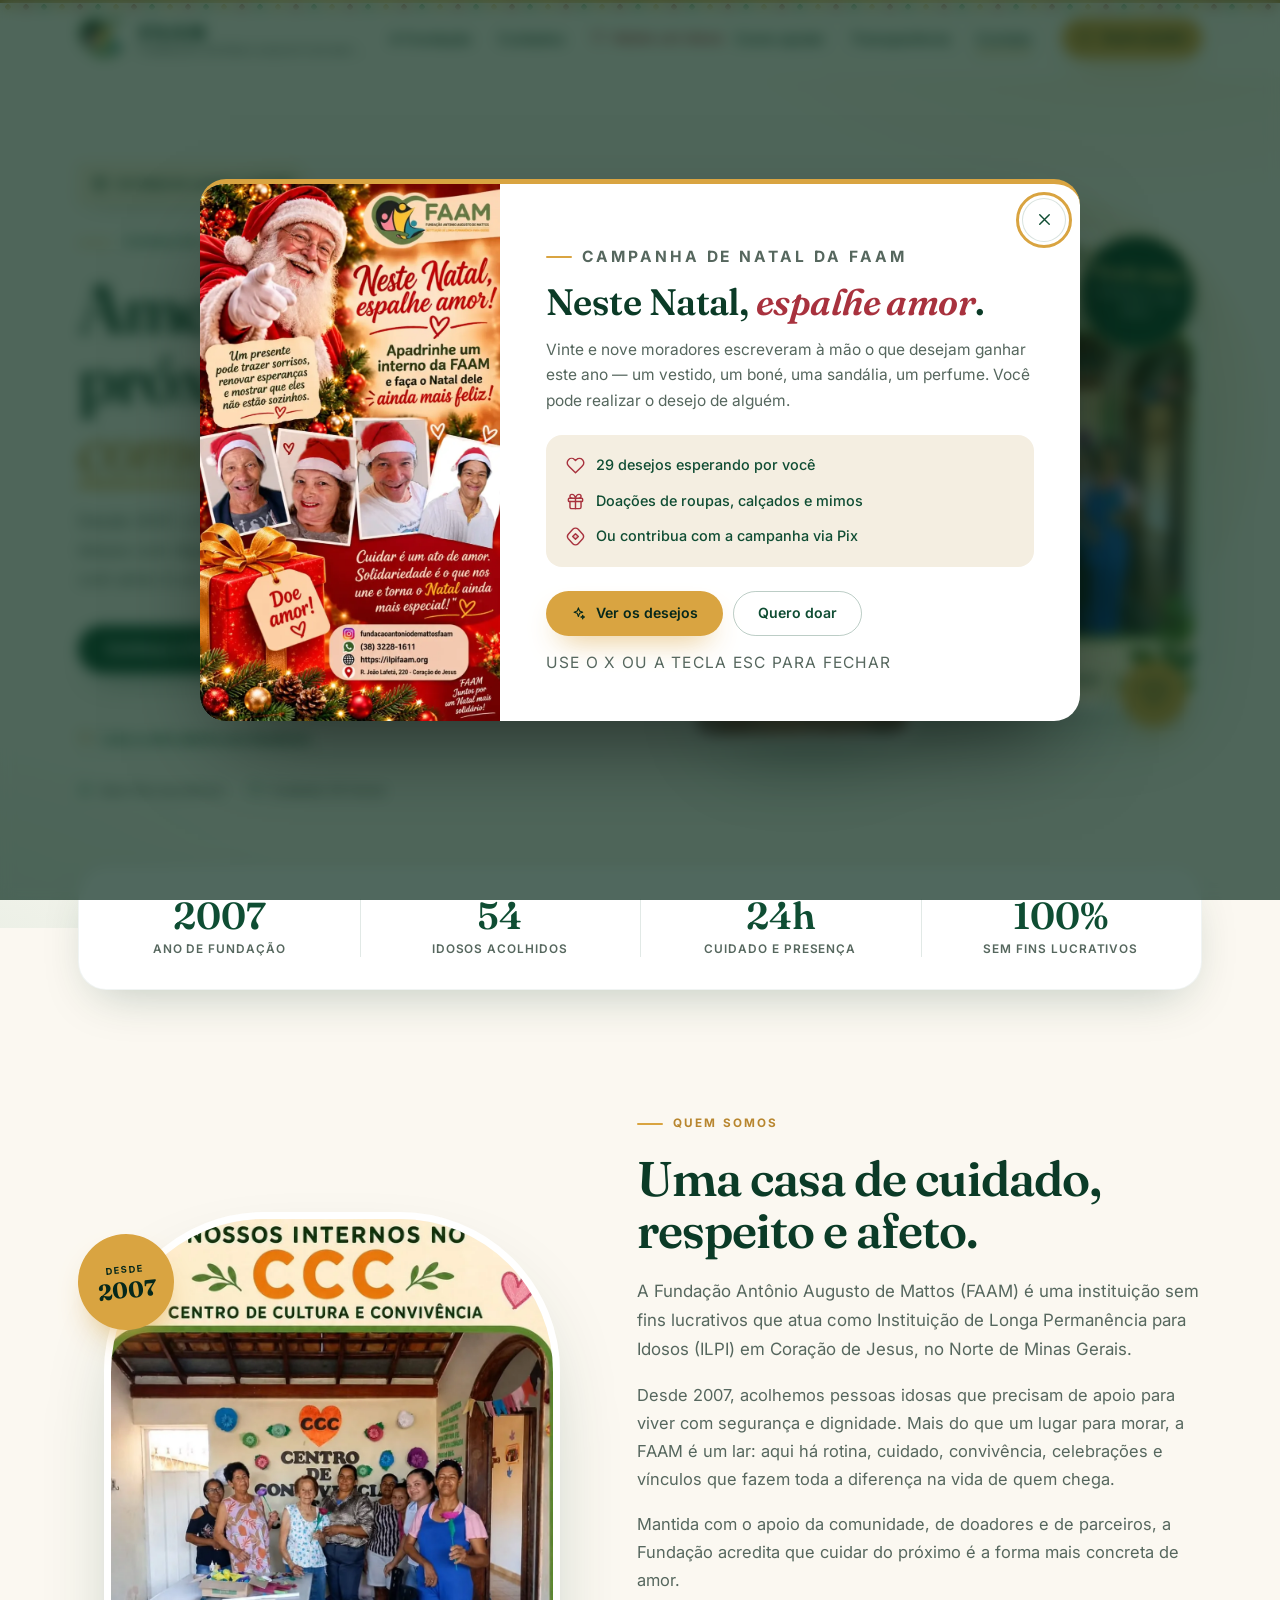
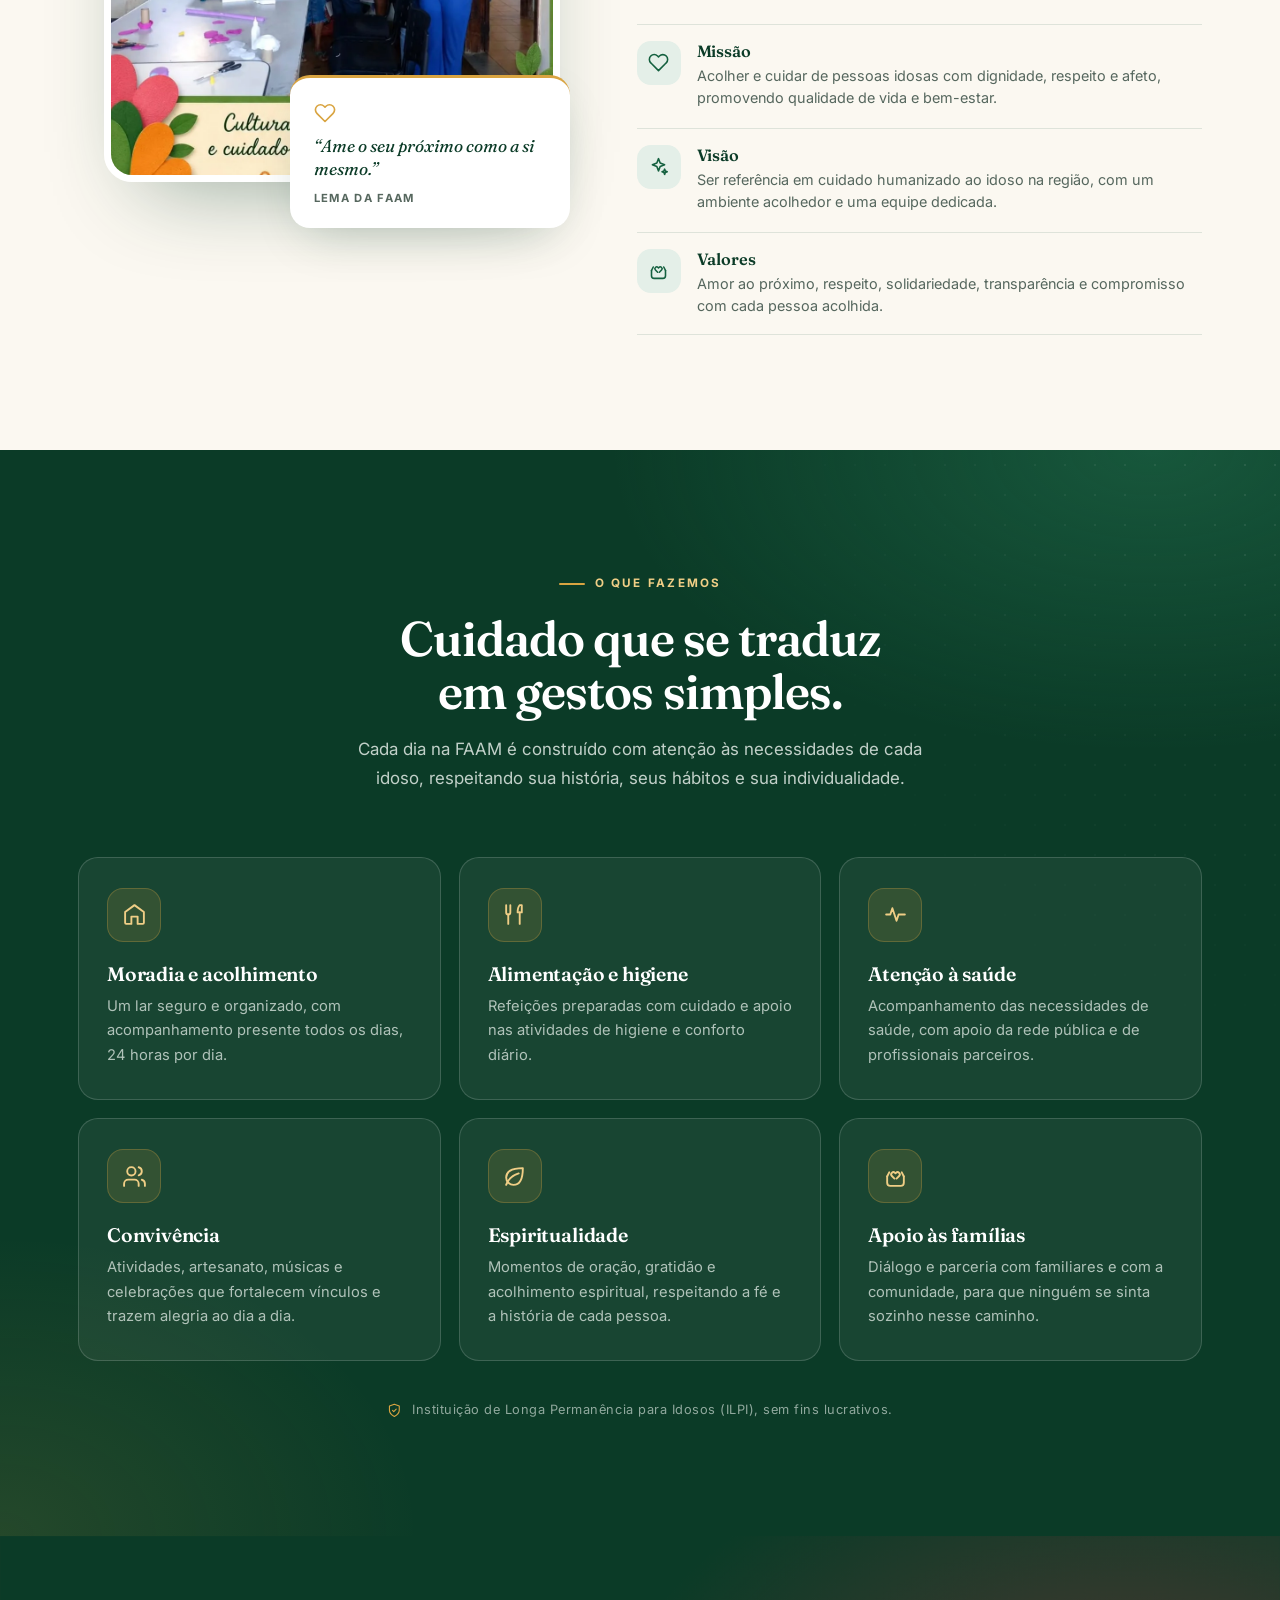
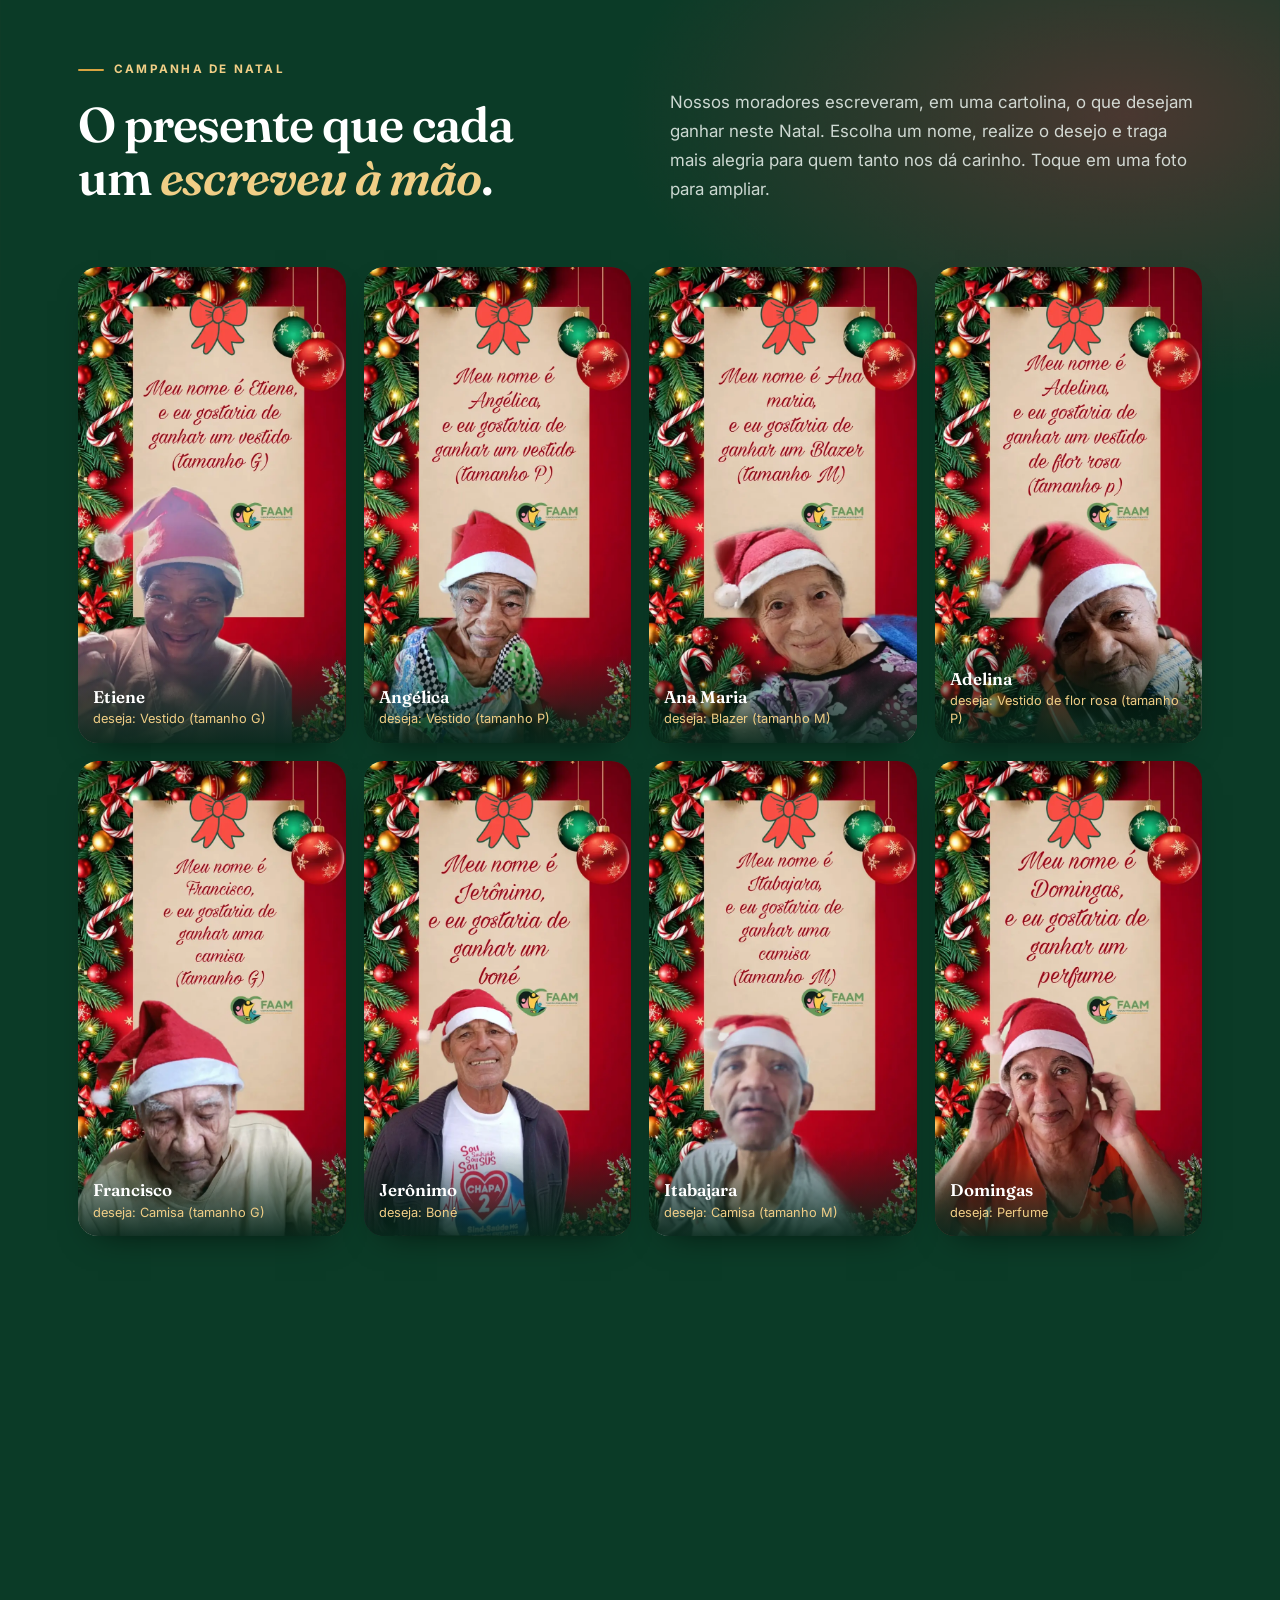
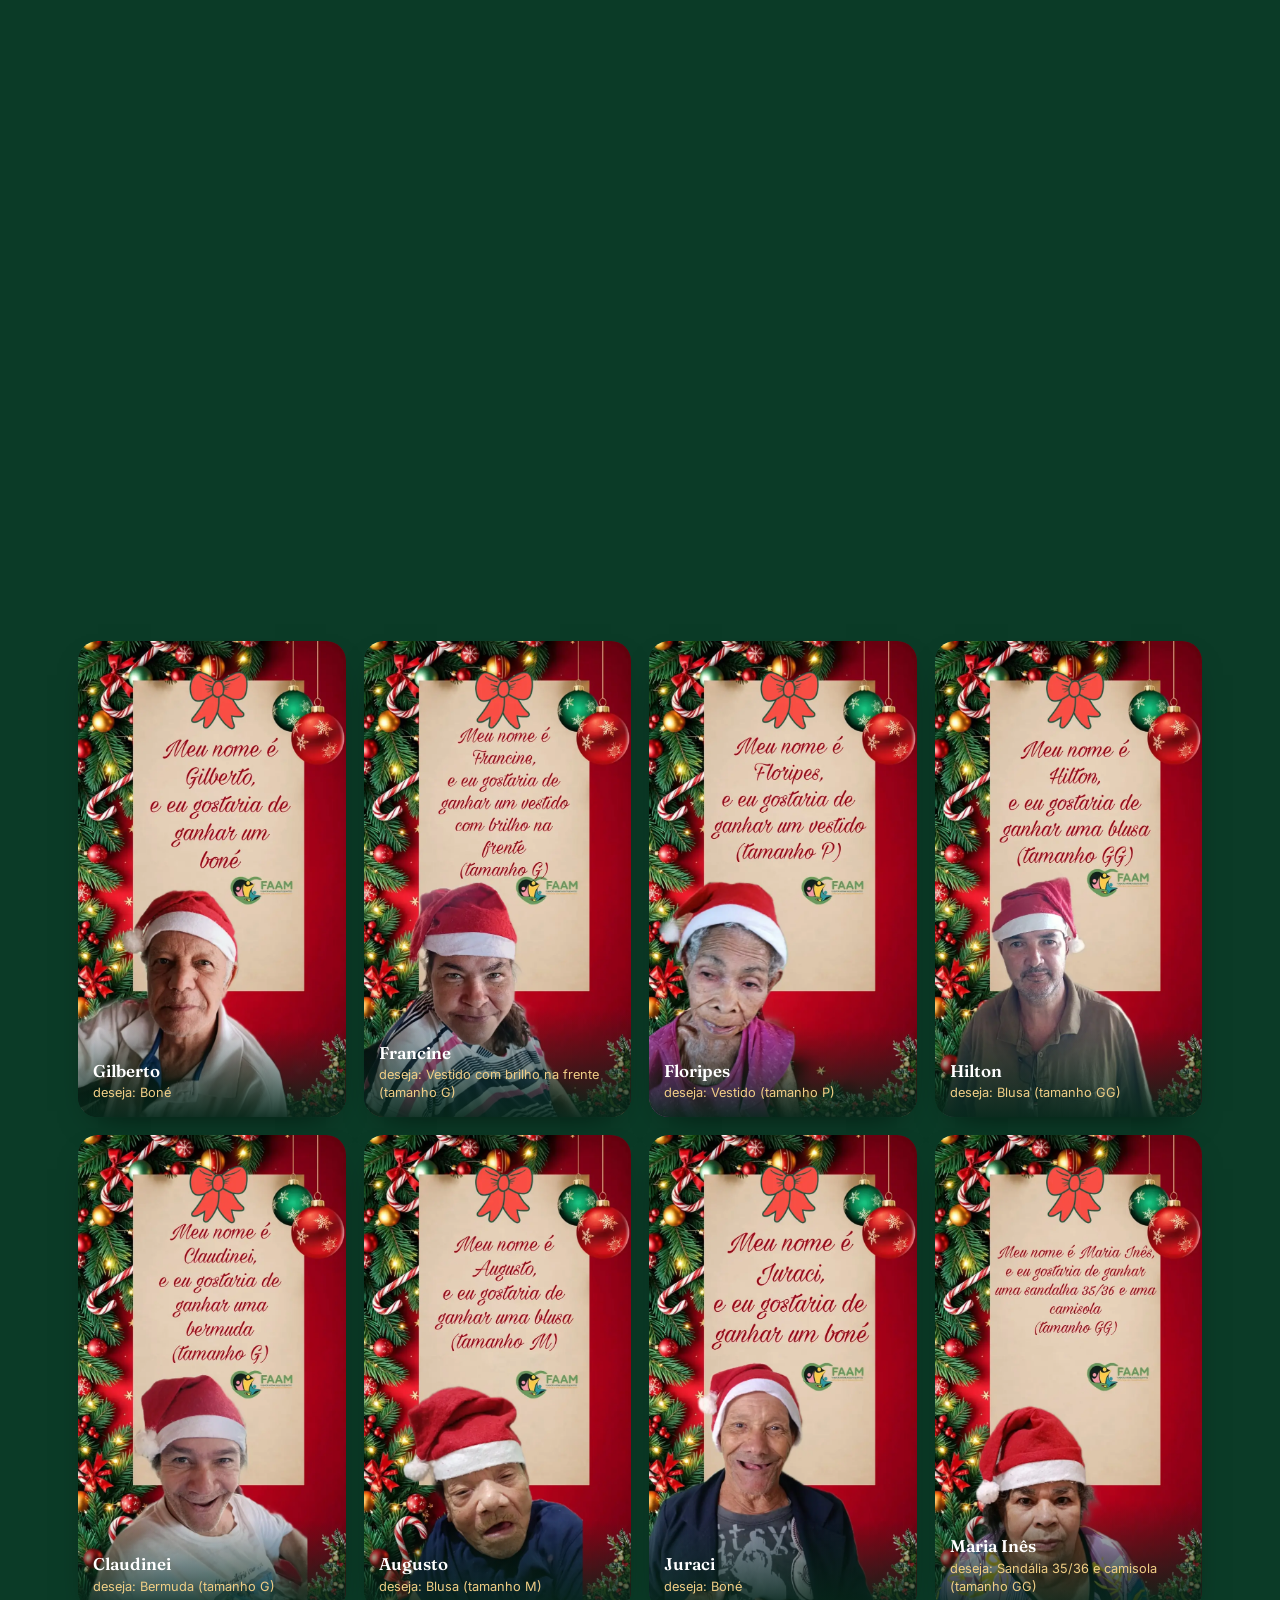
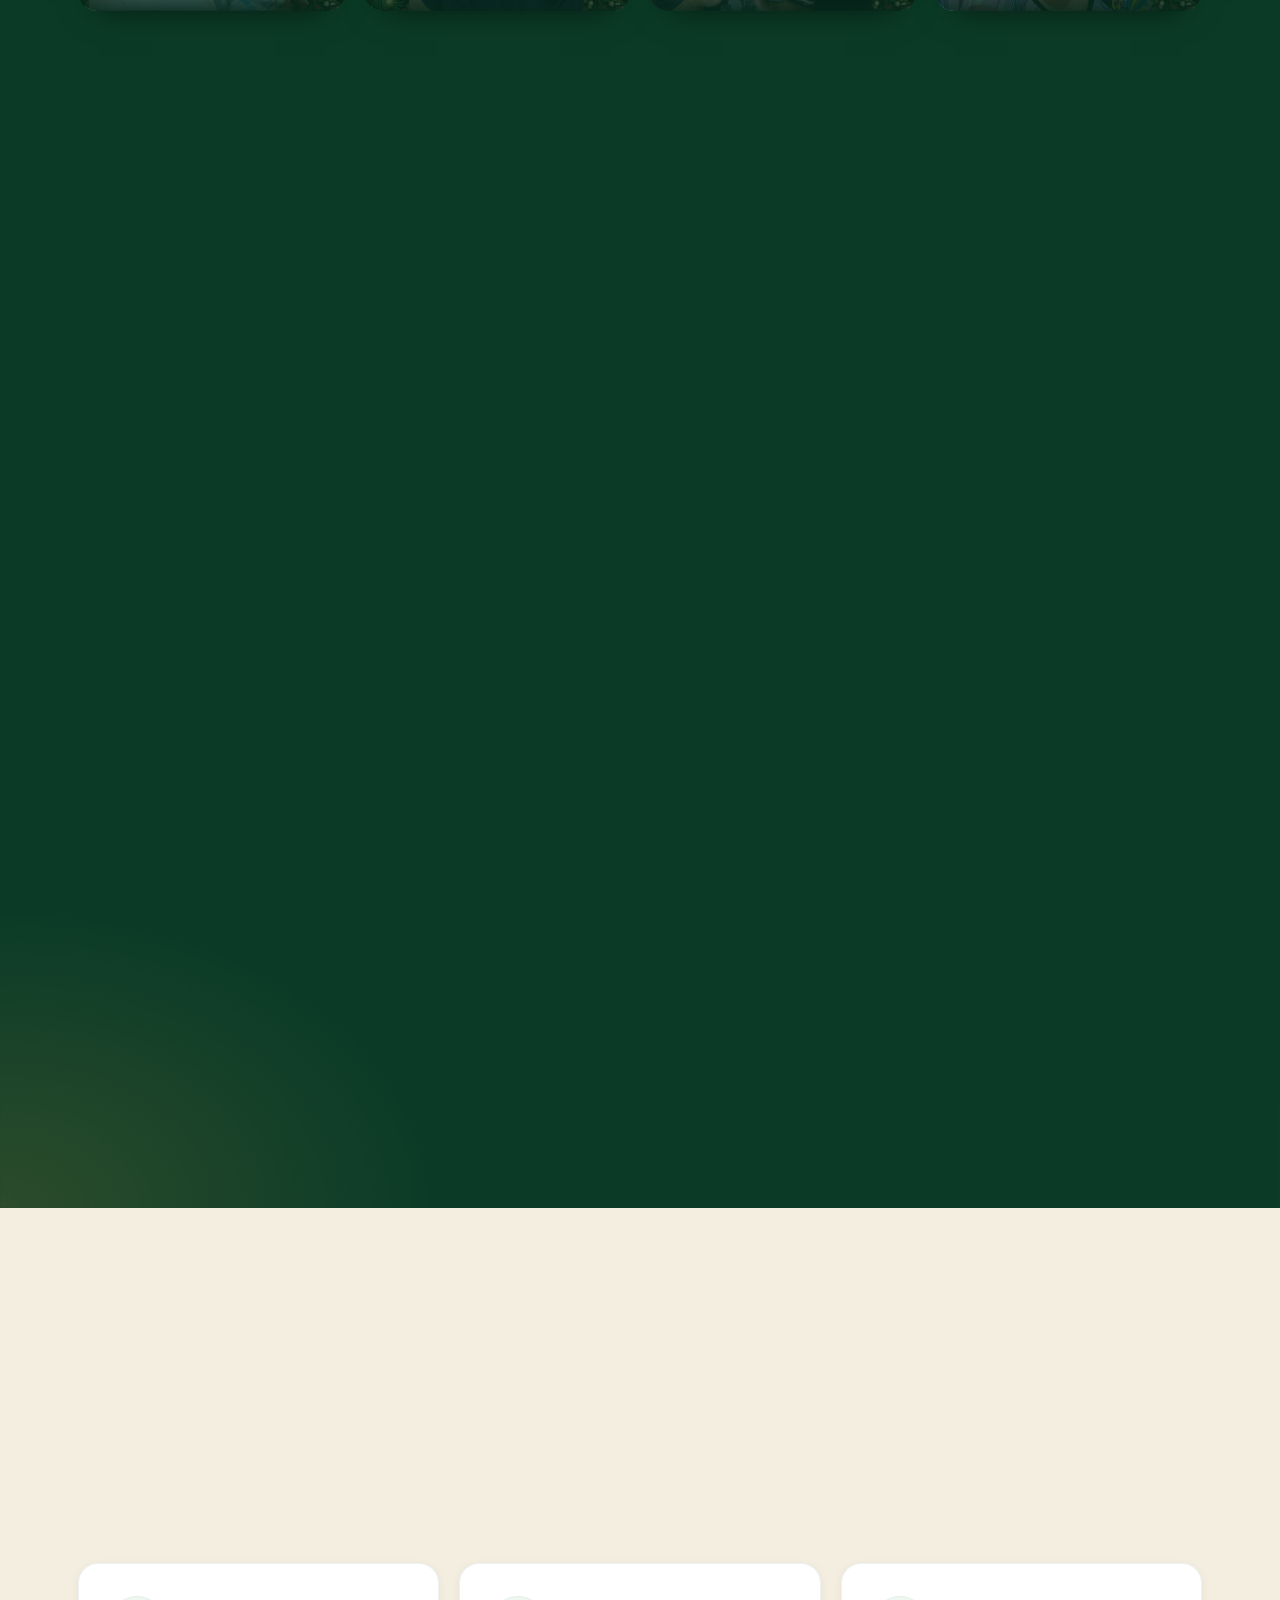
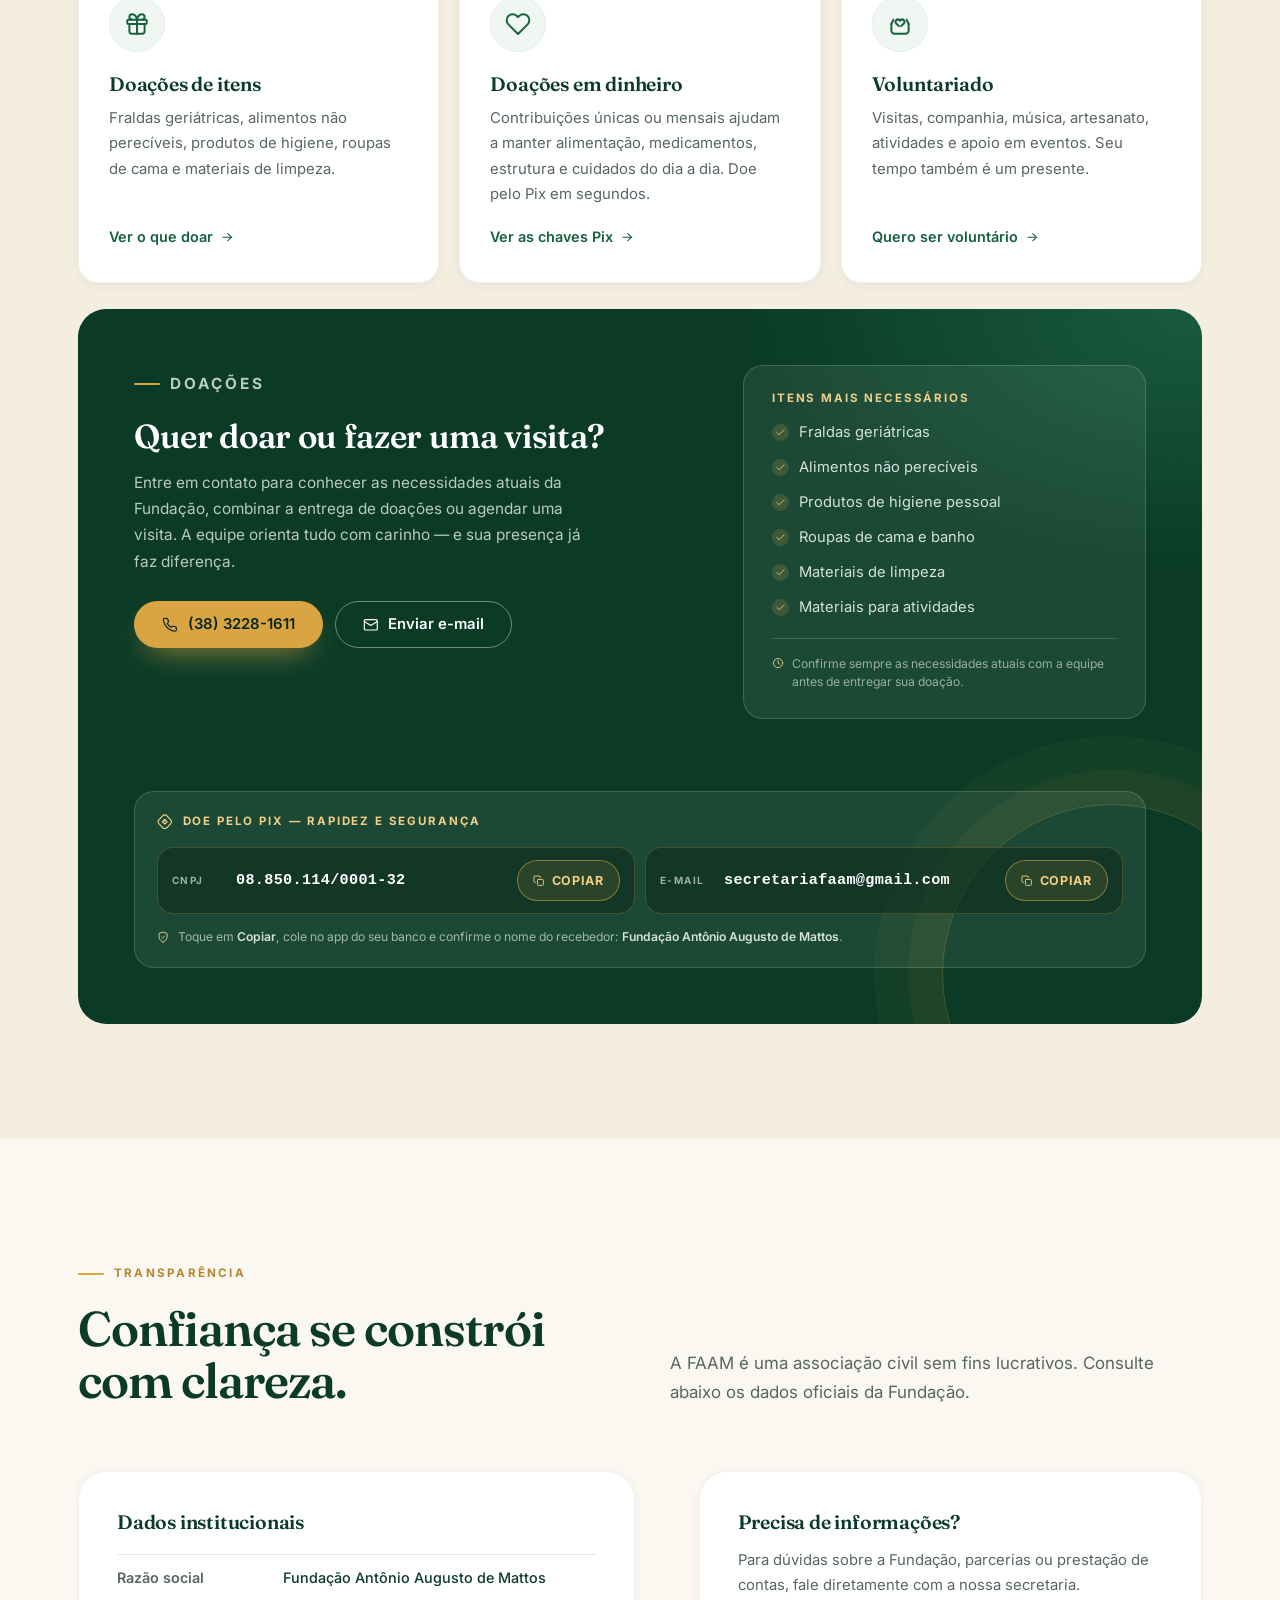
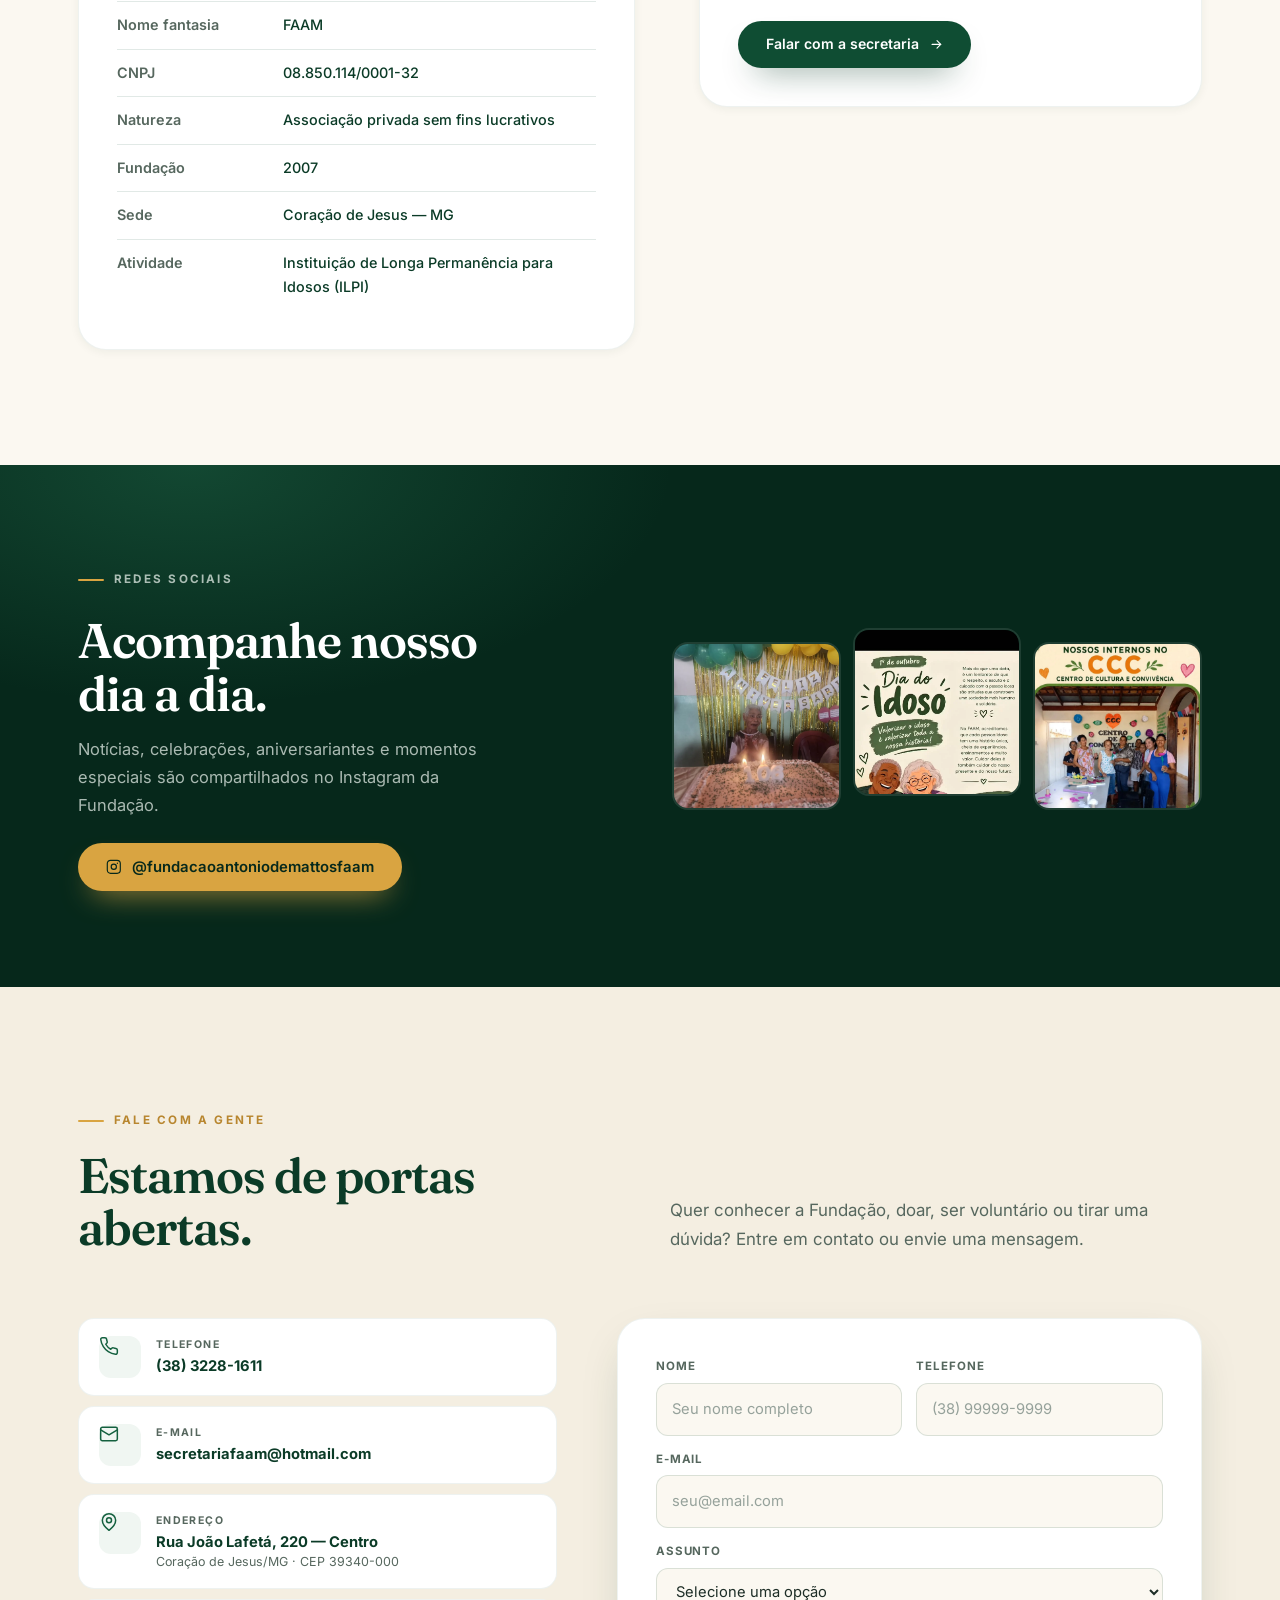
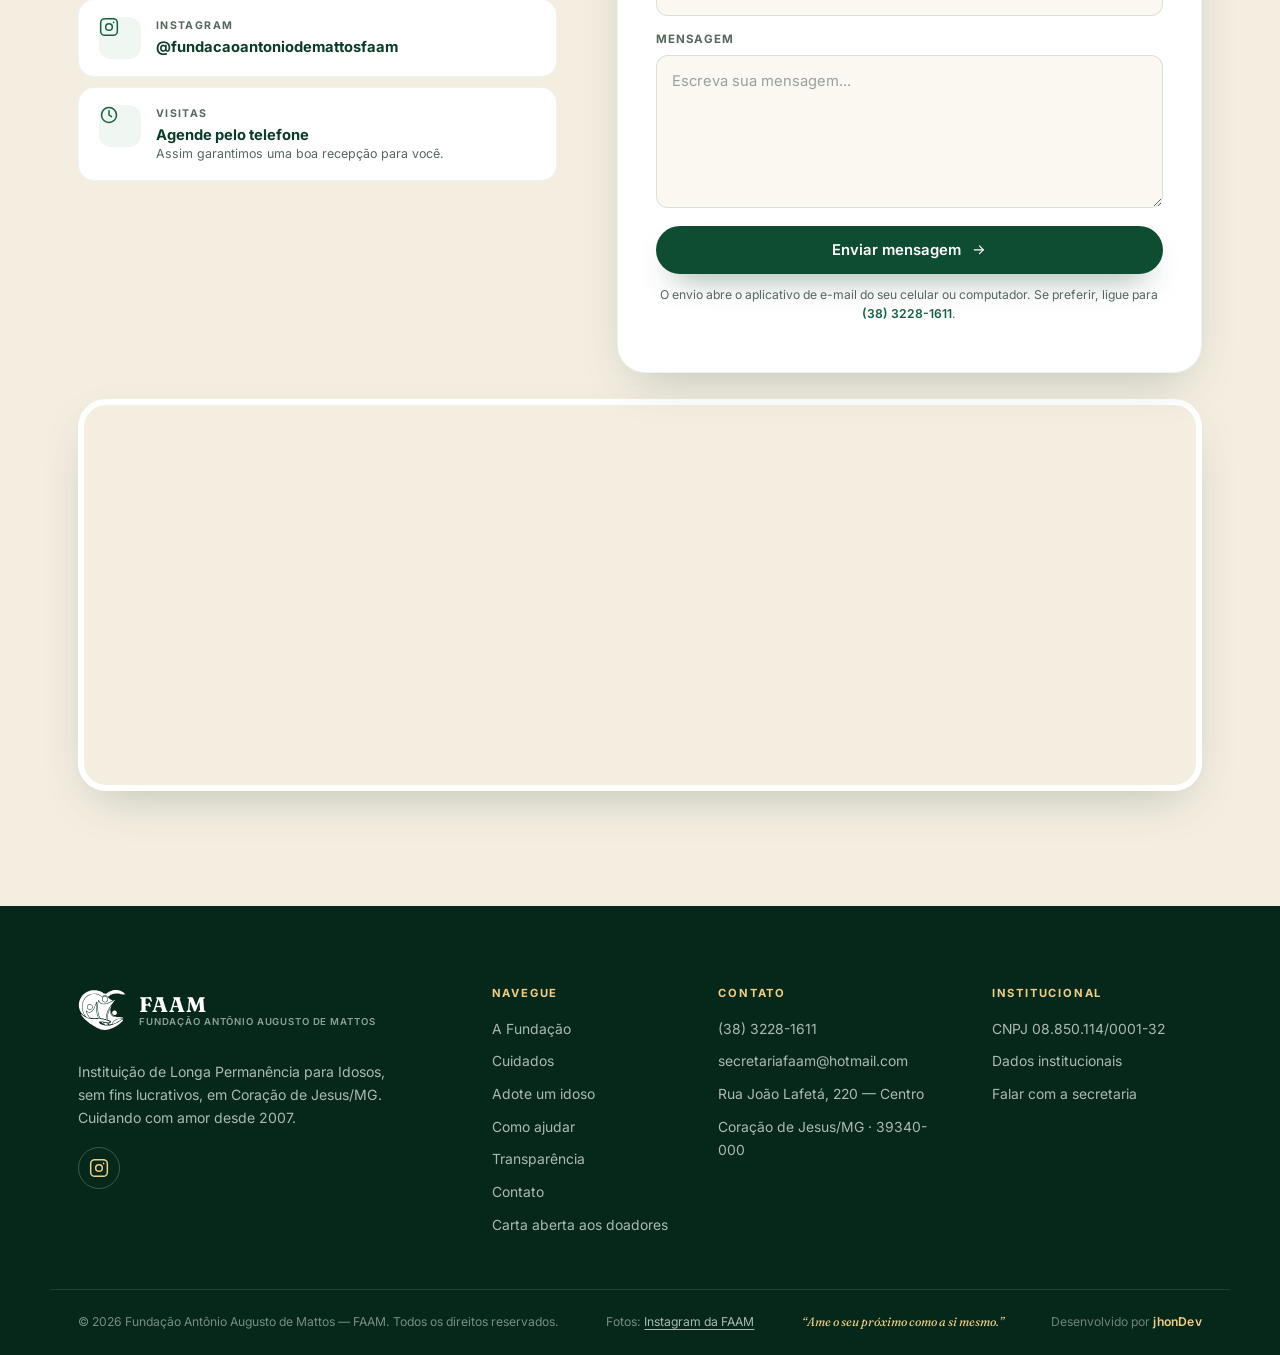
==== index.html @ e761bc32 "Campanha de Natal: remove popup da carta, adiciona seção de desejos e popup da campanha - Remove o p" ====
<!DOCTYPE html>
<html lang="pt-BR">
<head>
  <meta charset="UTF-8">
  <meta name="viewport" content="width=device-width, initial-scale=1.0">

  <title>FAAM — Fundação Antônio Augusto de Mattos | Cuidado e acolhimento ao idoso</title>
  <meta name="description" content="Fundação Antônio Augusto de Mattos (FAAM), em Coração de Jesus/MG. Desde 2007 acolhemos idosos com dignidade, cuidado e carinho. Conheça nosso trabalho e saiba como ajudar.">
  <meta name="author" content="Fundação Antônio Augusto de Mattos — FAAM">
  <meta name="theme-color" content="#0F4D33">
  <meta name="robots" content="index, follow">

  <!-- Open Graph / Redes sociais -->
  <meta property="og:type" content="website">
  <meta property="og:locale" content="pt_BR">
  <meta property="og:site_name" content="Fundação Antônio Augusto de Mattos — FAAM">
  <meta property="og:title" content="FAAM — Ame o seu próximo como a si mesmo">
  <meta property="og:description" content="Desde 2007 acolhendo idosos com dignidade, cuidado e carinho em Coração de Jesus/MG. Conheça a FAAM e saiba como ajudar.">
  <meta property="og:image" content="images/og-image.jpg">
  <meta property="og:image:alt" content="Fundação Antônio Augusto de Mattos — FAAM">
  <meta name="twitter:card" content="summary_large_image">
  <meta name="twitter:title" content="FAAM — Fundação Antônio Augusto de Mattos">
  <meta name="twitter:description" content="Cuidado e acolhimento ao idoso em Coração de Jesus/MG.">
  <meta name="twitter:image" content="images/og-image.jpg">

  <link rel="icon" href="images/favicon.svg" type="image/svg+xml">
  <link rel="apple-touch-icon" href="images/apple-touch-icon.png" sizes="180x180">

  <link rel="preconnect" href="https://fonts.googleapis.com">
  <link rel="preconnect" href="https://fonts.gstatic.com" crossorigin>
  <link href="https://fonts.googleapis.com/css2?family=Fraunces:ital,opsz,wght@0,9..144,400;0,9..144,500;0,9..144,600;0,9..144,700;1,9..144,400;1,9..144,500&family=Inter:wght@400;500;600;700&display=swap" rel="stylesheet">

  <link rel="stylesheet" href="css/style.css">
  <link rel="stylesheet" href="css/carta.css">
  <link rel="stylesheet" href="css/natal.css">

  <!-- Dados estruturados para o Google -->
  <script type="application/ld+json">
  {
    "@context": "https://schema.org",
    "@type": "NGO",
    "name": "Fundação Antônio Augusto de Mattos",
    "alternateName": "FAAM",
    "description": "Instituição de Longa Permanência para Idosos sem fins lucrativos, localizada em Coração de Jesus/MG.",
    "foundingDate": "2007",
    "telephone": "+55-38-3228-1611",
    "email": "secretariafaam@hotmail.com",
    "address": {
      "@type": "PostalAddress",
      "streetAddress": "Rua João Lafetá, 220 — Centro",
      "addressLocality": "Coração de Jesus",
      "addressRegion": "MG",
      "postalCode": "39340-000",
      "addressCountry": "BR"
    },
    "sameAs": [
      "https://www.instagram.com/fundacaoantoniodemattosfaam/"
    ]
  }
  </script>
</head>
<body class="tema-natal tema-natal--luzes">

  <div class="natal-particulas" aria-hidden="true">
    <span></span><span></span><span></span><span></span><span></span><span></span><span></span>
    <span></span><span></span><span></span><span></span><span></span><span></span><span></span>
  </div>

  <a class="skip-link" href="#conteudo">Pular para o conteúdo</a>

  <!-- Sprite de ícones -->
  <svg xmlns="http://www.w3.org/2000/svg" class="sprite" aria-hidden="true">
    <symbol id="i-heart" viewBox="0 0 24 24"><path d="M20.84 4.61a5.5 5.5 0 0 0-7.78 0L12 5.67l-1.06-1.06a5.5 5.5 0 0 0-7.78 7.78l1.06 1.06L12 21.23l7.78-7.78 1.06-1.06a5.5 5.5 0 0 0 0-7.78z"/></symbol>
    <symbol id="i-home" viewBox="0 0 24 24"><path d="M3 9.5 12 3l9 6.5V20a1 1 0 0 1-1 1h-5v-7H9v7H4a1 1 0 0 1-1-1z"/></symbol>
    <symbol id="i-leaf" viewBox="0 0 24 24"><path d="M11 20A7 7 0 0 1 4 13c0-5 4-9 16-9 0 12-4 16-9 16z"/><path d="M4 20c2-6 6-9 12-11"/></symbol>
    <symbol id="i-hands" viewBox="0 0 24 24"><path d="M11 14 8.5 11.5a2.1 2.1 0 0 1 3-3L12 9l.5-.5a2.1 2.1 0 0 1 3 3L13 14"/><path d="M4 12v6a3 3 0 0 0 3 3h10a3 3 0 0 0 3-3v-6"/><path d="M4 12l2-4"/><path d="M20 12l-2-4"/></symbol>
    <symbol id="i-pulse" viewBox="0 0 24 24"><path d="M3 12h4l2-6 4 12 2-6h6"/></symbol>
    <symbol id="i-meal" viewBox="0 0 24 24"><path d="M4 3v7a2 2 0 0 0 2 2h0a2 2 0 0 0 2-2V3"/><path d="M6 12v9"/><path d="M17 3c-2 2-2 5-2 7h4V3z"/><path d="M17 10v11"/></symbol>
    <symbol id="i-users" viewBox="0 0 24 24"><path d="M16 21v-2a4 4 0 0 0-4-4H6a4 4 0 0 0-4 4v2"/><circle cx="9" cy="7" r="4"/><path d="M22 21v-2a4 4 0 0 0-3-3.87"/><path d="M16 3.13a4 4 0 0 1 0 7.75"/></symbol>
    <symbol id="i-sparkle" viewBox="0 0 24 24"><path d="M12 3l1.9 5.1L19 10l-5.1 1.9L12 17l-1.9-5.1L5 10l5.1-1.9z"/><path d="M19 15l.8 2.2L22 18l-2.2.8L19 21l-.8-2.2L16 18l2.2-.8z"/></symbol>
    <symbol id="i-gift" viewBox="0 0 24 24"><rect x="3" y="8" width="18" height="4" rx="1"/><path d="M12 8v13"/><path d="M19 12v7a2 2 0 0 1-2 2H7a2 2 0 0 1-2-2v-7"/><path d="M7.5 8a2.5 2.5 0 0 1 0-5C11 3 12 8 12 8s1-5 4.5-5a2.5 2.5 0 0 1 0 5"/></symbol>
    <symbol id="i-phone" viewBox="0 0 24 24"><path d="M22 16.9v3a2 2 0 0 1-2.2 2 19.8 19.8 0 0 1-8.6-3.1 19.5 19.5 0 0 1-6-6A19.8 19.8 0 0 1 2.1 4.2 2 2 0 0 1 4.1 2h3a2 2 0 0 1 2 1.7c.1 1 .4 2 .7 2.9a2 2 0 0 1-.5 2.1L8.1 9.9a16 16 0 0 0 6 6l1.2-1.2a2 2 0 0 1 2.1-.5c.9.3 1.9.6 2.9.7a2 2 0 0 1 1.7 2z"/></symbol>
    <symbol id="i-mail" viewBox="0 0 24 24"><rect x="2" y="4" width="20" height="16" rx="2"/><path d="m22 7-10 6L2 7"/></symbol>
    <symbol id="i-pin" viewBox="0 0 24 24"><path d="M20 10c0 6-8 12-8 12S4 16 4 10a8 8 0 0 1 16 0z"/><circle cx="12" cy="10" r="3"/></symbol>
    <symbol id="i-instagram" viewBox="0 0 24 24"><rect x="2" y="2" width="20" height="20" rx="5"/><circle cx="12" cy="12" r="4"/><circle cx="17.5" cy="6.5" r="1" fill="currentColor" stroke="none"/></symbol>
    <symbol id="i-clock" viewBox="0 0 24 24"><circle cx="12" cy="12" r="9"/><path d="M12 7v5l3 2"/></symbol>
    <symbol id="i-shield" viewBox="0 0 24 24"><path d="M12 22s8-4 8-10V5l-8-3-8 3v7c0 6 8 10 8 10z"/><path d="m9 12 2 2 4-4"/></symbol>
    <symbol id="i-arrow-right" viewBox="0 0 24 24"><path d="M5 12h14"/><path d="m13 6 6 6-6 6"/></symbol>
    <symbol id="i-arrow-up" viewBox="0 0 24 24"><path d="M12 19V5"/><path d="m6 11 6-6 6 6"/></symbol>
    <symbol id="i-menu" viewBox="0 0 24 24"><path d="M3 6h18M3 12h18M3 18h18"/></symbol>
    <symbol id="i-close" viewBox="0 0 24 24"><path d="M18 6 6 18M6 6l12 12"/></symbol>
    <symbol id="i-chevron-left" viewBox="0 0 24 24"><path d="m15 18-6-6 6-6"/></symbol>
    <symbol id="i-chevron-right" viewBox="0 0 24 24"><path d="m9 18 6-6-6-6"/></symbol>
    <symbol id="i-check" viewBox="0 0 24 24"><path d="M20 6 9 17l-5-5"/></symbol>
    <symbol id="i-pix" viewBox="0 0 24 24"><path d="M8.6 2.9a4.7 4.7 0 0 1 6.8 0l5.7 6.2a4.7 4.7 0 0 1 0 5.8l-5.7 6.2a4.7 4.7 0 0 1-6.8 0l-5.7-6.2a4.7 4.7 0 0 1 0-5.8z"/><path d="M12 8.4 15.6 12 12 15.6 8.4 12z"/><circle cx="12" cy="12" r="0.2"/></symbol>
    <symbol id="i-copy" viewBox="0 0 24 24"><rect x="9" y="9" width="12" height="12" rx="2"/><path d="M5 15H4a2 2 0 0 1-2-2V4a2 2 0 0 1 2-2h9a2 2 0 0 1 2 2v1"/></symbol>
  </svg>

  <!-- Cabeçalho -->
  <header class="header" id="header">
    <div class="container header__inner">
      <a href="#inicio" class="brand" aria-label="FAAM — página inicial">
        <img src="images/logo-emblema.svg" alt="Símbolo da FAAM — coração com figuras" class="brand__mark" width="48" height="48">
        <span class="brand__text">
          <strong>FAAM</strong>
          <small>Fundação Antônio Augusto de Mattos</small>
        </span>
      </a>

      <nav class="nav" id="nav" aria-label="Navegação principal">
        <ul class="nav__list">
          <li><a href="#sobre" class="nav__link">A Fundação</a></li>
          <li><a href="#cuidados" class="nav__link">Cuidados</a></li>
          <li><a href="#natal" class="nav__link nav__link--campanha"><svg class="icon" aria-hidden="true"><use href="#i-heart"></use></svg>Adote um idoso</a></li>
          <!-- galeria desativada: <li><a href="#galeria" class="nav__link">Galeria</a></li> -->
          <li><a href="#como-ajudar" class="nav__link">Como ajudar</a></li>
          <li><a href="#transparencia" class="nav__link">Transparência</a></li>
          <li><a href="#contato" class="nav__link">Contato</a></li>
        </ul>
        <a href="#como-ajudar" class="btn btn--gold nav__cta">
          <svg class="icon" aria-hidden="true"><use href="#i-heart"></use></svg>
          Quero ajudar
        </a>
      </nav>

      <button class="nav-toggle" id="navToggle" aria-expanded="false" aria-controls="nav" aria-label="Abrir menu">
        <svg class="icon icon--open" aria-hidden="true"><use href="#i-menu"></use></svg>
        <svg class="icon icon--close" aria-hidden="true"><use href="#i-close"></use></svg>
      </button>
    </div>
  </header>

  <main id="conteudo">

    <!-- Hero -->
    <section class="hero" id="inicio">
      <div class="hero__deco" aria-hidden="true"></div>

      <div class="container hero__grid">
        <div class="hero__content">
          <p class="hero__seasonal-note">
            <svg class="icon" aria-hidden="true"><use href="#i-gift"></use></svg>
            Um Natal de carinho na FAAM
          </p>
          <p class="hero__kicker">
            <span class="hero__line"></span>
            Coração de Jesus · Minas Gerais
          </p>
          <h1 class="hero__title">Ame o seu próximo<br><em>como a si mesmo.</em></h1>
          <p class="hero__text">
            Desde 2007, a Fundação Antônio Augusto de Mattos acolhe idosos com
            dignidade, cuidado e carinho — porque envelhecer com amor é um direito de todos.
          </p>
          <div class="hero__actions">
            <a href="#sobre" class="btn btn--green">
              Conheça a FAAM
              <svg class="icon" aria-hidden="true"><use href="#i-arrow-right"></use></svg>
            </a>
            <a href="#como-ajudar" class="btn btn--outline">Como ajudar</a>
          </div>

          <a href="carta.html" class="hero__carta-link">
            <svg class="icon" aria-hidden="true"><use href="#i-heart"></use></svg>
            Leia a carta aberta aos doadores
          </a>

          <ul class="hero__trust">
            <li>
              <svg class="icon" aria-hidden="true"><use href="#i-shield"></use></svg>
              Sem fins lucrativos
            </li>
            <li>
              <svg class="icon" aria-hidden="true"><use href="#i-heart"></use></svg>
              Cuidado 24 horas
            </li>
          </ul>
        </div>

        <div class="hero__media">
          <span class="hero__blob" aria-hidden="true"></span>

          <figure class="hero__photo hero__photo--main">
            <picture>
              <source srcset="images/hero-principal.webp" type="image/webp">
              <img src="images/hero-principal.jpg" alt="Idosos participando de oficina de pintura na FAAM" width="1000" height="1330" fetchpriority="high">
            </picture>
          </figure>

          <figure class="hero__photo hero__photo--small">
            <picture>
              <source srcset="images/hero-secundaria.webp" type="image/webp">
              <img src="images/hero-secundaria.jpg" alt="Celebração dos aniversariantes do mês na FAAM" width="760" height="760" fetchpriority="high">
            </picture>
          </figure>

          <div class="hero__badge">
            <strong>Desde 2007</strong>
            <span>cuidando com amor</span>
          </div>

          <span class="hero__stamp" aria-hidden="true">
            <svg class="icon"><use href="#i-heart"></use></svg>
          </span>
        </div>
      </div>
    </section>

    <!-- Faixa de números -->
    <section class="pilares" id="pilares" aria-label="A FAAM em números">
      <div class="container">
        <div class="pilares__grid">
          <div class="pilar reveal">
            <strong class="pilar__num">2007</strong>
            <span class="pilar__label">Ano de fundação</span>
          </div>
          <div class="pilar reveal" style="--d:.08s">
            <strong class="pilar__num">54</strong>
            <span class="pilar__label">Idosos acolhidos</span>
          </div>
          <div class="pilar reveal" style="--d:.16s">
            <strong class="pilar__num">24h</strong>
            <span class="pilar__label">Cuidado e presença</span>
          </div>
          <div class="pilar reveal" style="--d:.24s">
            <strong class="pilar__num">100%</strong>
            <span class="pilar__label">Sem fins lucrativos</span>
          </div>
        </div>
      </div>
    </section>

    <!-- Sobre -->
    <section class="section" id="sobre">
      <div class="container sobre">
        <div class="sobre__media reveal">
          <div class="sobre__frame">
            <picture>
              <source srcset="images/galeria/02-oficina-de-pintura.webp" type="image/webp">
              <img src="images/galeria/02-oficina-de-pintura.jpg" alt="Idosos participando de oficina de pintura na FAAM" loading="lazy" width="1000" height="1332">
            </picture>
          </div>
          <figure class="sobre__quote">
            <svg class="icon" aria-hidden="true"><use href="#i-heart"></use></svg>
            <blockquote>“Ame o seu próximo como a si mesmo.”</blockquote>
            <figcaption>Lema da FAAM</figcaption>
          </figure>
          <span class="sobre__badge" aria-hidden="true">
            <strong>Desde</strong>
            <span>2007</span>
          </span>
        </div>

        <div class="sobre__content">
          <p class="kicker reveal">Quem somos</p>
          <h2 class="reveal">Uma casa de cuidado,<br>respeito e afeto.</h2>
          <p class="lead reveal">
            A Fundação Antônio Augusto de Mattos (FAAM) é uma instituição sem fins
            lucrativos que atua como Instituição de Longa Permanência para Idosos
            (ILPI) em Coração de Jesus, no Norte de Minas Gerais.
          </p>
          <p class="reveal">
            Desde 2007, acolhemos pessoas idosas que precisam de apoio para viver
            com segurança e dignidade. Mais do que um lugar para morar, a FAAM é um
            lar: aqui há rotina, cuidado, convivência, celebrações e vínculos que
            fazem toda a diferença na vida de quem chega.
          </p>
          <p class="reveal">
            Mantida com o apoio da comunidade, de doadores e de parceiros, a Fundação
            acredita que cuidar do próximo é a forma mais concreta de amor.
          </p>

          <div class="valores reveal">
            <article class="valor">
              <span class="valor__icon"><svg class="icon" aria-hidden="true"><use href="#i-heart"></use></svg></span>
              <h3>Missão</h3>
              <p>Acolher e cuidar de pessoas idosas com dignidade, respeito e afeto, promovendo qualidade de vida e bem-estar.</p>
            </article>
            <article class="valor">
              <span class="valor__icon"><svg class="icon" aria-hidden="true"><use href="#i-sparkle"></use></svg></span>
              <h3>Visão</h3>
              <p>Ser referência em cuidado humanizado ao idoso na região, com um ambiente acolhedor e uma equipe dedicada.</p>
            </article>
            <article class="valor">
              <span class="valor__icon"><svg class="icon" aria-hidden="true"><use href="#i-hands"></use></svg></span>
              <h3>Valores</h3>
              <p>Amor ao próximo, respeito, solidariedade, transparência e compromisso com cada pessoa acolhida.</p>
            </article>
          </div>
        </div>
      </div>
    </section>

    <!-- Cuidados -->
    <section class="section section--verde" id="cuidados">
      <div class="container">
        <div class="section__head section__head--center">
          <p class="kicker kicker--light reveal">O que fazemos</p>
          <h2 class="reveal">Cuidado que se traduz<br>em gestos simples.</h2>
          <p class="lead lead--light reveal">
            Cada dia na FAAM é construído com atenção às necessidades de cada idoso,
            respeitando sua história, seus hábitos e sua individualidade.
          </p>
        </div>

        <div class="cuidados">
          <article class="cuidado reveal">
            <span class="cuidado__icon"><svg class="icon" aria-hidden="true"><use href="#i-home"></use></svg></span>
            <h3>Moradia e acolhimento</h3>
            <p>Um lar seguro e organizado, com acompanhamento presente todos os dias, 24 horas por dia.</p>
          </article>
          <article class="cuidado reveal" style="--d:.06s">
            <span class="cuidado__icon"><svg class="icon" aria-hidden="true"><use href="#i-meal"></use></svg></span>
            <h3>Alimentação e higiene</h3>
            <p>Refeições preparadas com cuidado e apoio nas atividades de higiene e conforto diário.</p>
          </article>
          <article class="cuidado reveal" style="--d:.12s">
            <span class="cuidado__icon"><svg class="icon" aria-hidden="true"><use href="#i-pulse"></use></svg></span>
            <h3>Atenção à saúde</h3>
            <p>Acompanhamento das necessidades de saúde, com apoio da rede pública e de profissionais parceiros.</p>
          </article>
          <article class="cuidado reveal" style="--d:.18s">
            <span class="cuidado__icon"><svg class="icon" aria-hidden="true"><use href="#i-users"></use></svg></span>
            <h3>Convivência</h3>
            <p>Atividades, artesanato, músicas e celebrações que fortalecem vínculos e trazem alegria ao dia a dia.</p>
          </article>
          <article class="cuidado reveal" style="--d:.24s">
            <span class="cuidado__icon"><svg class="icon" aria-hidden="true"><use href="#i-leaf"></use></svg></span>
            <h3>Espiritualidade</h3>
            <p>Momentos de oração, gratidão e acolhimento espiritual, respeitando a fé e a história de cada pessoa.</p>
          </article>
          <article class="cuidado reveal" style="--d:.30s">
            <span class="cuidado__icon"><svg class="icon" aria-hidden="true"><use href="#i-hands"></use></svg></span>
            <h3>Apoio às famílias</h3>
            <p>Diálogo e parceria com familiares e com a comunidade, para que ninguém se sinta sozinho nesse caminho.</p>
          </article>
        </div>

        <p class="cuidados__nota reveal">
          <svg class="icon" aria-hidden="true"><use href="#i-shield"></use></svg>
          Instituição de Longa Permanência para Idosos (ILPI), sem fins lucrativos.
        </p>
      </div>
    </section>

    <!-- Galeria -->
    <!-- SEÇÃO DA GALERIA DESATIVADA por enquanto (campanha de Natal no lugar).
         Para voltar: tirar o atributo hidden da linha abaixo. -->
    <section class="section" id="galeria" hidden>
      <div class="container">
        <div class="section__head">
          <div>
            <p class="kicker reveal">Nossa rotina</p>
            <h2 class="reveal">Momentos que ficam.</h2>
          </div>
          <p class="lead reveal">
            Um pouco do dia a dia, das celebrações e do carinho que fazem parte
            da vida na Fundação. Toque em uma foto para ampliar.
          </p>
        </div>

        <div class="galeria" id="galeriaGrid">
          <button class="galeria__item reveal" type="button" data-index="0" data-caption="Aniversariantes de setembro · 2026" aria-label="Ampliar foto: Aniversariantes de setembro">
            <picture>
              <source srcset="images/galeria/01-aniversariantes-setembro.webp" type="image/webp">
              <img src="images/galeria/01-aniversariantes-setembro.jpg" alt="Celebração dos aniversariantes do mês na FAAM" loading="lazy" width="1000" height="1000">
            </picture>
            <span class="galeria__hover" aria-hidden="true">
              <svg class="icon"><use href="#i-sparkle"></use></svg>
            </span>
          </button>
          <button class="galeria__item reveal" type="button" data-index="1" data-caption="Oficina de pintura com os idosos · 2026" aria-label="Ampliar foto: Oficina de pintura" style="--d:.05s">
            <picture>
              <source srcset="images/galeria/02-oficina-de-pintura.webp" type="image/webp">
              <img src="images/galeria/02-oficina-de-pintura.jpg" alt="Idosos participando de oficina de pintura" loading="lazy" width="1000" height="1332">
            </picture>
            <span class="galeria__hover" aria-hidden="true">
              <svg class="icon"><use href="#i-sparkle"></use></svg>
            </span>
          </button>
          <button class="galeria__item reveal" type="button" data-index="2" data-caption="Gratidão aos médicos e à equipe de saúde · 2026" aria-label="Ampliar foto: Gratidão aos médicos" style="--d:.1s">
            <picture>
              <source srcset="images/galeria/03-gratidao-aos-medicos.webp" type="image/webp">
              <img src="images/galeria/03-gratidao-aos-medicos.jpg" alt="Homenagem da FAAM aos médicos e à equipe de saúde" loading="lazy" width="1000" height="1000">
            </picture>
            <span class="galeria__hover" aria-hidden="true">
              <svg class="icon"><use href="#i-sparkle"></use></svg>
            </span>
          </button>
          <button class="galeria__item reveal" type="button" data-index="3" data-caption="Dia Internacional da Pessoa Idosa · 2026" aria-label="Ampliar foto: Dia da Pessoa Idosa" style="--d:.15s">
            <picture>
              <source srcset="images/galeria/04-dia-da-pessoa-idosa.webp" type="image/webp">
              <img src="images/galeria/04-dia-da-pessoa-idosa.jpg" alt="Celebração do Dia Internacional da Pessoa Idosa na FAAM" loading="lazy" width="1000" height="1778">
            </picture>
            <span class="galeria__hover" aria-hidden="true">
              <svg class="icon"><use href="#i-sparkle"></use></svg>
            </span>
          </button>
          <button class="galeria__item reveal" type="button" data-index="4" data-caption="Momentos de convivência · 2022" aria-label="Ampliar foto: Momentos de convivência" style="--d:.2s">
            <picture>
              <source srcset="images/galeria/05-convivencia.webp" type="image/webp">
              <img src="images/galeria/05-convivencia.jpg" alt="Momento de convivência entre idosos e equipe da FAAM" loading="lazy" width="1000" height="1246">
            </picture>
            <span class="galeria__hover" aria-hidden="true">
              <svg class="icon"><use href="#i-sparkle"></use></svg>
            </span>
          </button>
          <button class="galeria__item reveal" type="button" data-index="5" data-caption="Cuidado e carinho no dia a dia · 2026" aria-label="Ampliar foto: Cuidado e carinho" style="--d:.25s">
            <picture>
              <source srcset="images/galeria/06-cuidado-e-carinho.webp" type="image/webp">
              <img src="images/galeria/06-cuidado-e-carinho.jpg" alt="Registro do cuidado diário na FAAM" loading="lazy" width="1000" height="1000">
            </picture>
            <span class="galeria__hover" aria-hidden="true">
              <svg class="icon"><use href="#i-sparkle"></use></svg>
            </span>
          </button>
          <button class="galeria__item reveal" type="button" data-index="6" data-caption="Encontro com os moradores · 2025" aria-label="Ampliar foto: Encontro com os moradores" style="--d:.3s">
            <picture>
              <source srcset="images/galeria/07-encontro-com-os-moradores.webp" type="image/webp">
              <img src="images/galeria/07-encontro-com-os-moradores.jpg" alt="Moradores e equipe reunidos em encontro na FAAM" loading="lazy" width="1000" height="450">
            </picture>
            <span class="galeria__hover" aria-hidden="true">
              <svg class="icon"><use href="#i-sparkle"></use></svg>
            </span>
          </button>
          <button class="galeria__item reveal" type="button" data-index="7" data-caption="Reunião da equipe · 2025" aria-label="Ampliar foto: Reunião da equipe" style="--d:.35s">
            <picture>
              <source srcset="images/galeria/08-reuniao-da-equipe.webp" type="image/webp">
              <img src="images/galeria/08-reuniao-da-equipe.jpg" alt="Equipe da FAAM reunida em reunião de trabalho" loading="lazy" width="1000" height="753">
            </picture>
            <span class="galeria__hover" aria-hidden="true">
              <svg class="icon"><use href="#i-sparkle"></use></svg>
            </span>
          </button>
          <button class="galeria__item reveal" type="button" data-index="8" data-caption="Natal na FAAM · 2025" aria-label="Ampliar foto: Natal na FAAM" style="--d:.4s">
            <picture>
              <source srcset="images/galeria/09-natal-na-faam.webp" type="image/webp">
              <img src="images/galeria/09-natal-na-faam.jpg" alt="Enfeites de Natal decorando o espaço da FAAM" loading="lazy" width="1000" height="753">
            </picture>
            <span class="galeria__hover" aria-hidden="true">
              <svg class="icon"><use href="#i-sparkle"></use></svg>
            </span>
          </button>
          <button class="galeria__item reveal" type="button" data-index="9" data-caption="Arraiá da FAAM · 2026" aria-label="Ampliar foto: Arraiá da FAAM" style="--d:.45s">
            <picture>
              <source srcset="images/galeria/10-arraia-da-faam.webp" type="image/webp">
              <img src="images/galeria/10-arraia-da-faam.jpg" alt="Painel decorativo do Arraiá da FAAM na festa junina" loading="lazy" width="1000" height="450">
            </picture>
            <span class="galeria__hover" aria-hidden="true">
              <svg class="icon"><use href="#i-sparkle"></use></svg>
            </span>
          </button>
          <button class="galeria__item reveal" type="button" data-index="10" data-caption="Festança da festa junina · 2026" aria-label="Ampliar foto: Festança da festa junina" style="--d:.5s">
            <picture>
              <source srcset="images/galeria/11-festanca-da-festa-junina.webp" type="image/webp">
              <img src="images/galeria/11-festanca-da-festa-junina.jpg" alt="Idosos com chapéus de festa junina em torno das mesas" loading="lazy" width="1000" height="2222">
            </picture>
            <span class="galeria__hover" aria-hidden="true">
              <svg class="icon"><use href="#i-sparkle"></use></svg>
            </span>
          </button>
          <button class="galeria__item reveal" type="button" data-index="11" data-caption="Dança e alegria no Arraiá · 2026" aria-label="Ampliar foto: Dança e alegria no Arraiá" style="--d:.55s">
            <picture>
              <source srcset="images/galeria/12-danca-e-alegria-no-arraia.webp" type="image/webp">
              <img src="images/galeria/12-danca-e-alegria-no-arraia.jpg" alt="Equipe e moradores dançando de chapéu no Arraiá da FAAM" loading="lazy" width="1000" height="2222">
            </picture>
            <span class="galeria__hover" aria-hidden="true">
              <svg class="icon"><use href="#i-sparkle"></use></svg>
            </span>
          </button>
        </div>

        <p class="galeria__fonte reveal">
          <svg class="icon" aria-hidden="true"><use href="#i-instagram"></use></svg>
          Fotos publicadas no Instagram da FAAM.
          <a href="https://www.instagram.com/fundacaoantoniodemattosfaam/" target="_blank" rel="noopener">Ver mais no perfil</a>
        </p>
      </div>
    </section>

    <!-- Campanha de Natal -->
    <section class="section natal" id="natal">
      <div class="container">
        <div class="section__head">
          <div>
            <p class="kicker reveal">Campanha de Natal</p>
            <h2 class="reveal">O presente que cada um <em>escreveu à mão</em>.</h2>
          </div>
          <p class="lead reveal">
            Nossos moradores escreveram, em uma cartolina, o que desejam ganhar
            neste Natal. Escolha um nome, realize o desejo e traga mais alegria
            para quem tanto nos dá carinho. Toque em uma foto para ampliar.
          </p>
        </div>

        <div class="natal__grid">
          <button class="natal__card reveal" type="button" data-index="12" data-caption="Etiene deseja: Vestido (tamanho G)" aria-label="Ampliar foto: Etiene">
            <picture>
              <source srcset="images/natal/01-etiene.webp" type="image/webp">
              <img src="images/natal/01-etiene.jpg" alt="Etiene, morador(a) da FAAM, deseja ganhar vestido (tamanho g) neste Natal" loading="lazy" width="760" height="1351">
            </picture>
            <span class="natal__card-info"><strong>Etiene</strong><span>deseja: Vestido (tamanho G)</span></span>
          </button>
          <button class="natal__card reveal" type="button" data-index="13" data-caption="Angélica deseja: Vestido (tamanho P)" aria-label="Ampliar foto: Angélica" style="--d:0.04s">
            <picture>
              <source srcset="images/natal/02-angelica.webp" type="image/webp">
              <img src="images/natal/02-angelica.jpg" alt="Angélica, morador(a) da FAAM, deseja ganhar vestido (tamanho p) neste Natal" loading="lazy" width="760" height="1351">
            </picture>
            <span class="natal__card-info"><strong>Angélica</strong><span>deseja: Vestido (tamanho P)</span></span>
          </button>
          <button class="natal__card reveal" type="button" data-index="14" data-caption="Ana Maria deseja: Blazer (tamanho M)" aria-label="Ampliar foto: Ana Maria" style="--d:0.08s">
            <picture>
              <source srcset="images/natal/03-ana-maria.webp" type="image/webp">
              <img src="images/natal/03-ana-maria.jpg" alt="Ana Maria, morador(a) da FAAM, deseja ganhar blazer (tamanho m) neste Natal" loading="lazy" width="760" height="1351">
            </picture>
            <span class="natal__card-info"><strong>Ana Maria</strong><span>deseja: Blazer (tamanho M)</span></span>
          </button>
          <button class="natal__card reveal" type="button" data-index="15" data-caption="Adelina deseja: Vestido de flor rosa (tamanho P)" aria-label="Ampliar foto: Adelina" style="--d:0.12s">
            <picture>
              <source srcset="images/natal/04-adelina.webp" type="image/webp">
              <img src="images/natal/04-adelina.jpg" alt="Adelina, morador(a) da FAAM, deseja ganhar vestido de flor rosa (tamanho p) neste Natal" loading="lazy" width="760" height="1351">
            </picture>
            <span class="natal__card-info"><strong>Adelina</strong><span>deseja: Vestido de flor rosa (tamanho P)</span></span>
          </button>
          <button class="natal__card reveal" type="button" data-index="16" data-caption="Francisco deseja: Camisa (tamanho G)" aria-label="Ampliar foto: Francisco" style="--d:0.16s">
            <picture>
              <source srcset="images/natal/05-francisco.webp" type="image/webp">
              <img src="images/natal/05-francisco.jpg" alt="Francisco, morador(a) da FAAM, deseja ganhar camisa (tamanho g) neste Natal" loading="lazy" width="760" height="1351">
            </picture>
            <span class="natal__card-info"><strong>Francisco</strong><span>deseja: Camisa (tamanho G)</span></span>
          </button>
          <button class="natal__card reveal" type="button" data-index="17" data-caption="Jerônimo deseja: Boné" aria-label="Ampliar foto: Jerônimo" style="--d:0.20s">
            <picture>
              <source srcset="images/natal/06-jeronimo.webp" type="image/webp">
              <img src="images/natal/06-jeronimo.jpg" alt="Jerônimo, morador(a) da FAAM, deseja ganhar boné neste Natal" loading="lazy" width="760" height="1351">
            </picture>
            <span class="natal__card-info"><strong>Jerônimo</strong><span>deseja: Boné</span></span>
          </button>
          <button class="natal__card reveal" type="button" data-index="18" data-caption="Itabajara deseja: Camisa (tamanho M)" aria-label="Ampliar foto: Itabajara" style="--d:0.24s">
            <picture>
              <source srcset="images/natal/07-itabajara.webp" type="image/webp">
              <img src="images/natal/07-itabajara.jpg" alt="Itabajara, morador(a) da FAAM, deseja ganhar camisa (tamanho m) neste Natal" loading="lazy" width="760" height="1351">
            </picture>
            <span class="natal__card-info"><strong>Itabajara</strong><span>deseja: Camisa (tamanho M)</span></span>
          </button>
          <button class="natal__card reveal" type="button" data-index="19" data-caption="Domingas deseja: Perfume" aria-label="Ampliar foto: Domingas" style="--d:0.28s">
            <picture>
              <source srcset="images/natal/08-domingas.webp" type="image/webp">
              <img src="images/natal/08-domingas.jpg" alt="Domingas, morador(a) da FAAM, deseja ganhar perfume neste Natal" loading="lazy" width="760" height="1351">
            </picture>
            <span class="natal__card-info"><strong>Domingas</strong><span>deseja: Perfume</span></span>
          </button>
          <button class="natal__card reveal" type="button" data-index="20" data-caption="Claudino deseja: Chapéu" aria-label="Ampliar foto: Claudino" style="--d:0.32s">
            <picture>
              <source srcset="images/natal/09-claudino.webp" type="image/webp">
              <img src="images/natal/09-claudino.jpg" alt="Claudino, morador(a) da FAAM, deseja ganhar chapéu neste Natal" loading="lazy" width="760" height="1351">
            </picture>
            <span class="natal__card-info"><strong>Claudino</strong><span>deseja: Chapéu</span></span>
          </button>
          <button class="natal__card reveal" type="button" data-index="21" data-caption="Evaneuza deseja: Vestido (tamanho GG)" aria-label="Ampliar foto: Evaneuza" style="--d:0.36s">
            <picture>
              <source srcset="images/natal/10-evaneuza.webp" type="image/webp">
              <img src="images/natal/10-evaneuza.jpg" alt="Evaneuza, morador(a) da FAAM, deseja ganhar vestido (tamanho gg) neste Natal" loading="lazy" width="760" height="1351">
            </picture>
            <span class="natal__card-info"><strong>Evaneuza</strong><span>deseja: Vestido (tamanho GG)</span></span>
          </button>
          <button class="natal__card reveal" type="button" data-index="22" data-caption="Geralda deseja: Calça legging e blusa (tamanho M)" aria-label="Ampliar foto: Geralda" style="--d:0.40s">
            <picture>
              <source srcset="images/natal/11-geralda.webp" type="image/webp">
              <img src="images/natal/11-geralda.jpg" alt="Geralda, morador(a) da FAAM, deseja ganhar calça legging e blusa (tamanho m) neste Natal" loading="lazy" width="760" height="1351">
            </picture>
            <span class="natal__card-info"><strong>Geralda</strong><span>deseja: Calça legging e blusa (tamanho M)</span></span>
          </button>
          <button class="natal__card reveal" type="button" data-index="23" data-caption="Edimar deseja: Sandália (tamanho 40/41)" aria-label="Ampliar foto: Edimar" style="--d:0.40s">
            <picture>
              <source srcset="images/natal/12-edimar.webp" type="image/webp">
              <img src="images/natal/12-edimar.jpg" alt="Edimar, morador(a) da FAAM, deseja ganhar sandália (tamanho 40/41) neste Natal" loading="lazy" width="760" height="1351">
            </picture>
            <span class="natal__card-info"><strong>Edimar</strong><span>deseja: Sandália (tamanho 40/41)</span></span>
          </button>
          <button class="natal__card reveal" type="button" data-index="24" data-caption="José Fagundes deseja: Camisa (tamanho M)" aria-label="Ampliar foto: José Fagundes" style="--d:0.40s">
            <picture>
              <source srcset="images/natal/13-jose-fagundes.webp" type="image/webp">
              <img src="images/natal/13-jose-fagundes.jpg" alt="José Fagundes, morador(a) da FAAM, deseja ganhar camisa (tamanho m) neste Natal" loading="lazy" width="760" height="1351">
            </picture>
            <span class="natal__card-info"><strong>José Fagundes</strong><span>deseja: Camisa (tamanho M)</span></span>
          </button>
          <button class="natal__card reveal" type="button" data-index="25" data-caption="José Aparecido deseja: Short com elástico (tamanho M)" aria-label="Ampliar foto: José Aparecido" style="--d:0.40s">
            <picture>
              <source srcset="images/natal/14-jose-aparecido.webp" type="image/webp">
              <img src="images/natal/14-jose-aparecido.jpg" alt="José Aparecido, morador(a) da FAAM, deseja ganhar short com elástico (tamanho m) neste Natal" loading="lazy" width="760" height="1351">
            </picture>
            <span class="natal__card-info"><strong>José Aparecido</strong><span>deseja: Short com elástico (tamanho M)</span></span>
          </button>
          <button class="natal__card reveal" type="button" data-index="26" data-caption="Joaquim deseja: Calça com elástico (tamanho M)" aria-label="Ampliar foto: Joaquim" style="--d:0.40s">
            <picture>
              <source srcset="images/natal/15-joaquim.webp" type="image/webp">
              <img src="images/natal/15-joaquim.jpg" alt="Joaquim, morador(a) da FAAM, deseja ganhar calça com elástico (tamanho m) neste Natal" loading="lazy" width="760" height="1351">
            </picture>
            <span class="natal__card-info"><strong>Joaquim</strong><span>deseja: Calça com elástico (tamanho M)</span></span>
          </button>
          <button class="natal__card reveal" type="button" data-index="27" data-caption="Hélia deseja: Colar" aria-label="Ampliar foto: Hélia" style="--d:0.40s">
            <picture>
              <source srcset="images/natal/16-helia.webp" type="image/webp">
              <img src="images/natal/16-helia.jpg" alt="Hélia, morador(a) da FAAM, deseja ganhar colar neste Natal" loading="lazy" width="760" height="1351">
            </picture>
            <span class="natal__card-info"><strong>Hélia</strong><span>deseja: Colar</span></span>
          </button>
          <button class="natal__card reveal" type="button" data-index="28" data-caption="Gilberto deseja: Boné" aria-label="Ampliar foto: Gilberto" style="--d:0.40s">
            <picture>
              <source srcset="images/natal/17-gilberto.webp" type="image/webp">
              <img src="images/natal/17-gilberto.jpg" alt="Gilberto, morador(a) da FAAM, deseja ganhar boné neste Natal" loading="lazy" width="760" height="1351">
            </picture>
            <span class="natal__card-info"><strong>Gilberto</strong><span>deseja: Boné</span></span>
          </button>
          <button class="natal__card reveal" type="button" data-index="29" data-caption="Francine deseja: Vestido com brilho na frente (tamanho G)" aria-label="Ampliar foto: Francine" style="--d:0.40s">
            <picture>
              <source srcset="images/natal/18-francine.webp" type="image/webp">
              <img src="images/natal/18-francine.jpg" alt="Francine, morador(a) da FAAM, deseja ganhar vestido com brilho na frente (tamanho g) neste Natal" loading="lazy" width="760" height="1351">
            </picture>
            <span class="natal__card-info"><strong>Francine</strong><span>deseja: Vestido com brilho na frente (tamanho G)</span></span>
          </button>
          <button class="natal__card reveal" type="button" data-index="30" data-caption="Floripes deseja: Vestido (tamanho P)" aria-label="Ampliar foto: Floripes" style="--d:0.40s">
            <picture>
              <source srcset="images/natal/19-floripes.webp" type="image/webp">
              <img src="images/natal/19-floripes.jpg" alt="Floripes, morador(a) da FAAM, deseja ganhar vestido (tamanho p) neste Natal" loading="lazy" width="760" height="1351">
            </picture>
            <span class="natal__card-info"><strong>Floripes</strong><span>deseja: Vestido (tamanho P)</span></span>
          </button>
          <button class="natal__card reveal" type="button" data-index="31" data-caption="Hilton deseja: Blusa (tamanho GG)" aria-label="Ampliar foto: Hilton" style="--d:0.40s">
            <picture>
              <source srcset="images/natal/20-hilton.webp" type="image/webp">
              <img src="images/natal/20-hilton.jpg" alt="Hilton, morador(a) da FAAM, deseja ganhar blusa (tamanho gg) neste Natal" loading="lazy" width="760" height="1351">
            </picture>
            <span class="natal__card-info"><strong>Hilton</strong><span>deseja: Blusa (tamanho GG)</span></span>
          </button>
          <button class="natal__card reveal" type="button" data-index="32" data-caption="Claudinei deseja: Bermuda (tamanho G)" aria-label="Ampliar foto: Claudinei" style="--d:0.40s">
            <picture>
              <source srcset="images/natal/21-claudinei.webp" type="image/webp">
              <img src="images/natal/21-claudinei.jpg" alt="Claudinei, morador(a) da FAAM, deseja ganhar bermuda (tamanho g) neste Natal" loading="lazy" width="760" height="1351">
            </picture>
            <span class="natal__card-info"><strong>Claudinei</strong><span>deseja: Bermuda (tamanho G)</span></span>
          </button>
          <button class="natal__card reveal" type="button" data-index="33" data-caption="Augusto deseja: Blusa (tamanho M)" aria-label="Ampliar foto: Augusto" style="--d:0.40s">
            <picture>
              <source srcset="images/natal/22-augusto.webp" type="image/webp">
              <img src="images/natal/22-augusto.jpg" alt="Augusto, morador(a) da FAAM, deseja ganhar blusa (tamanho m) neste Natal" loading="lazy" width="760" height="1351">
            </picture>
            <span class="natal__card-info"><strong>Augusto</strong><span>deseja: Blusa (tamanho M)</span></span>
          </button>
          <button class="natal__card reveal" type="button" data-index="34" data-caption="Juraci deseja: Boné" aria-label="Ampliar foto: Juraci" style="--d:0.40s">
            <picture>
              <source srcset="images/natal/23-juraci.webp" type="image/webp">
              <img src="images/natal/23-juraci.jpg" alt="Juraci, morador(a) da FAAM, deseja ganhar boné neste Natal" loading="lazy" width="760" height="1351">
            </picture>
            <span class="natal__card-info"><strong>Juraci</strong><span>deseja: Boné</span></span>
          </button>
          <button class="natal__card reveal" type="button" data-index="36" data-caption="Maria Inês deseja: Sandália 35/36 e camisola (tamanho GG)" aria-label="Ampliar foto: Maria Inês" style="--d:0.40s">
            <picture>
              <source srcset="images/natal/24-maria-ines.webp" type="image/webp">
              <img src="images/natal/24-maria-ines.jpg" alt="Maria Inês, morador(a) da FAAM, deseja ganhar sandália 35/36 e camisola (tamanho gg) neste Natal" loading="lazy" width="760" height="1351">
            </picture>
            <span class="natal__card-info"><strong>Maria Inês</strong><span>deseja: Sandália 35/36 e camisola (tamanho GG)</span></span>
          </button>
          <button class="natal__card reveal" type="button" data-index="37" data-caption="Maria Geralda deseja: Sandália 35/36" aria-label="Ampliar foto: Maria Geralda" style="--d:0.40s">
            <picture>
              <source srcset="images/natal/25-maria-geralda.webp" type="image/webp">
              <img src="images/natal/25-maria-geralda.jpg" alt="Maria Geralda, morador(a) da FAAM, deseja ganhar sandália 35/36 neste Natal" loading="lazy" width="760" height="1351">
            </picture>
            <span class="natal__card-info"><strong>Maria Geralda</strong><span>deseja: Sandália 35/36</span></span>
          </button>
          <button class="natal__card reveal" type="button" data-index="38" data-caption="Maria da Conceição deseja: Saia longa (tamanho M)" aria-label="Ampliar foto: Maria da Conceição" style="--d:0.40s">
            <picture>
              <source srcset="images/natal/26-maria-da-conceicao.webp" type="image/webp">
              <img src="images/natal/26-maria-da-conceicao.jpg" alt="Maria da Conceição, morador(a) da FAAM, deseja ganhar saia longa (tamanho m) neste Natal" loading="lazy" width="760" height="1351">
            </picture>
            <span class="natal__card-info"><strong>Maria da Conceição</strong><span>deseja: Saia longa (tamanho M)</span></span>
          </button>
          <button class="natal__card reveal" type="button" data-index="39" data-caption="Maria do Perpétuo deseja: Blusa com estampa de santo (tamanho M)" aria-label="Ampliar foto: Maria do Perpétuo" style="--d:0.40s">
            <picture>
              <source srcset="images/natal/27-maria-do-perpetuo.webp" type="image/webp">
              <img src="images/natal/27-maria-do-perpetuo.jpg" alt="Maria do Perpétuo, morador(a) da FAAM, deseja ganhar blusa com estampa de santo (tamanho m) neste Natal" loading="lazy" width="760" height="1351">
            </picture>
            <span class="natal__card-info"><strong>Maria do Perpétuo</strong><span>deseja: Blusa com estampa de santo (tamanho M)</span></span>
          </button>
          <button class="natal__card reveal" type="button" data-index="40" data-caption="Marcia deseja: Saia longa (tamanho M)" aria-label="Ampliar foto: Marcia" style="--d:0.40s">
            <picture>
              <source srcset="images/natal/28-marcia.webp" type="image/webp">
              <img src="images/natal/28-marcia.jpg" alt="Marcia, morador(a) da FAAM, deseja ganhar saia longa (tamanho m) neste Natal" loading="lazy" width="760" height="1351">
            </picture>
            <span class="natal__card-info"><strong>Marcia</strong><span>deseja: Saia longa (tamanho M)</span></span>
          </button>
          <button class="natal__card reveal" type="button" data-index="41" data-caption="Madalena deseja: Perfume" aria-label="Ampliar foto: Madalena" style="--d:0.40s">
            <picture>
              <source srcset="images/natal/29-madalena.webp" type="image/webp">
              <img src="images/natal/29-madalena.jpg" alt="Madalena, morador(a) da FAAM, deseja ganhar perfume neste Natal" loading="lazy" width="760" height="1351">
            </picture>
            <span class="natal__card-info"><strong>Madalena</strong><span>deseja: Perfume</span></span>
          </button>
        </div>

        <div class="natal__acoes reveal">
          <a href="#como-ajudar" class="btn btn--gold">
            <svg class="icon" aria-hidden="true"><use href="#i-gift"></use></svg>
            Quero presentear um morador
          </a>
          <a href="carta.html" class="btn btn--outline">Conheça a carta aberta</a>
        </div>
      </div>
    </section>

    <!-- Como ajudar -->
    <section class="section section--creme" id="como-ajudar">
      <div class="container">
        <div class="section__head section__head--center">
          <p class="kicker reveal">Faça parte</p>
          <h2 class="reveal">Sua ajuda transforma vidas.</h2>
          <p class="lead reveal">
            A FAAM existe graças à solidariedade de pessoas como você. Há várias
            formas de contribuir — escolha a que combina com você.
          </p>
        </div>

        <div class="ajudar">
          <article class="ajudar__card reveal">
            <span class="ajudar__icon"><svg class="icon" aria-hidden="true"><use href="#i-gift"></use></svg></span>
            <h3>Doações de itens</h3>
            <p>Fraldas geriátricas, alimentos não perecíveis, produtos de higiene, roupas de cama e materiais de limpeza.</p>
            <a href="#contato" class="link-arrow">Ver o que doar <svg class="icon" aria-hidden="true"><use href="#i-arrow-right"></use></svg></a>
          </article>

          <article class="ajudar__card reveal" style="--d:.08s">
            <span class="ajudar__icon"><svg class="icon" aria-hidden="true"><use href="#i-heart"></use></svg></span>
            <h3>Doações em dinheiro</h3>
            <p>Contribuições únicas ou mensais ajudam a manter alimentação, medicamentos, estrutura e cuidados do dia a dia. Doe pelo Pix em segundos.</p>
            <a href="#pix" class="link-arrow">Ver as chaves Pix <svg class="icon" aria-hidden="true"><use href="#i-arrow-right"></use></svg></a>
          </article>

          <article class="ajudar__card reveal" style="--d:.16s">
            <span class="ajudar__icon"><svg class="icon" aria-hidden="true"><use href="#i-hands"></use></svg></span>
            <h3>Voluntariado</h3>
            <p>Visitas, companhia, música, artesanato, atividades e apoio em eventos. Seu tempo também é um presente.</p>
            <a href="#contato" class="link-arrow">Quero ser voluntário <svg class="icon" aria-hidden="true"><use href="#i-arrow-right"></use></svg></a>
          </article>
        </div>

        <div class="doacao reveal">
          <div class="doacao__text">
            <p class="kicker kicker--light">Doações</p>
            <h3>Quer doar ou fazer uma visita?</h3>
            <p>
              Entre em contato para conhecer as necessidades atuais da Fundação,
              combinar a entrega de doações ou agendar uma visita. A equipe orienta
              tudo com carinho — e sua presença já faz diferença.
            </p>
            <div class="doacao__actions">
              <a href="tel:+553832281611" class="btn btn--gold">
                <svg class="icon" aria-hidden="true"><use href="#i-phone"></use></svg>
                (38) 3228-1611
              </a>
              <a href="mailto:secretariafaam@hotmail.com?subject=Quero%20ajudar%20a%20FAAM" class="btn btn--ghost-light">
                <svg class="icon" aria-hidden="true"><use href="#i-mail"></use></svg>
                Enviar e-mail
              </a>
            </div>
          </div>

          <div class="doacao__list">
            <h4>Itens mais necessários</h4>
            <ul>
              <li><svg class="icon" aria-hidden="true"><use href="#i-check"></use></svg> Fraldas geriátricas</li>
              <li><svg class="icon" aria-hidden="true"><use href="#i-check"></use></svg> Alimentos não perecíveis</li>
              <li><svg class="icon" aria-hidden="true"><use href="#i-check"></use></svg> Produtos de higiene pessoal</li>
              <li><svg class="icon" aria-hidden="true"><use href="#i-check"></use></svg> Roupas de cama e banho</li>
              <li><svg class="icon" aria-hidden="true"><use href="#i-check"></use></svg> Materiais de limpeza</li>
              <li><svg class="icon" aria-hidden="true"><use href="#i-check"></use></svg> Materiais para atividades</li>
            </ul>
            <p class="doacao__obs">
              <svg class="icon" aria-hidden="true"><use href="#i-clock"></use></svg>
              Confirme sempre as necessidades atuais com a equipe antes de entregar sua doação.
            </p>
          </div>

          <div class="pix" id="pix">
            <p class="pix__title">
              <svg class="icon" aria-hidden="true"><use href="#i-pix"></use></svg>
              Doe pelo Pix — rapidez e segurança
            </p>
            <div class="pix__keys">
              <div class="pix__key">
                <span class="pix__label">CNPJ</span>
                <code class="pix__value">08.850.114/0001-32</code>
                <button class="pix__copy" type="button" data-copy="08850114000132" aria-label="Copiar chave Pix CNPJ 08.850.114/0001-32">
                  <svg class="icon" aria-hidden="true"><use href="#i-copy"></use></svg>
                  Copiar
                </button>
              </div>
              <div class="pix__key">
                <span class="pix__label">E-mail</span>
                <code class="pix__value">secretariafaam@gmail.com</code>
                <button class="pix__copy" type="button" data-copy="secretariafaam@gmail.com" aria-label="Copiar chave Pix e-mail secretariafaam@gmail.com">
                  <svg class="icon" aria-hidden="true"><use href="#i-copy"></use></svg>
                  Copiar
                </button>
              </div>
            </div>
            <p class="pix__hint">
              <svg class="icon" aria-hidden="true"><use href="#i-shield"></use></svg>
              Toque em <strong>Copiar</strong>, cole no app do seu banco e confirme o nome do recebedor:
              <strong>Fundação Antônio Augusto de Mattos</strong>.
            </p>
          </div>
        </div>
      </div>
    </section>

    <!-- Transparência -->
    <section class="section" id="transparencia">
      <div class="container">
        <div class="section__head">
          <div>
            <p class="kicker reveal">Transparência</p>
            <h2 class="reveal">Confiança se constrói<br>com clareza.</h2>
          </div>
          <p class="lead reveal">
            A FAAM é uma associação civil sem fins lucrativos. Consulte abaixo os
            dados oficiais da Fundação.
          </p>
        </div>

        <div class="transparencia">
          <div class="dados reveal">
            <h3>Dados institucionais</h3>
            <dl>
              <div><dt>Razão social</dt><dd>Fundação Antônio Augusto de Mattos</dd></div>
              <div><dt>Nome fantasia</dt><dd>FAAM</dd></div>
              <div><dt>CNPJ</dt><dd>08.850.114/0001-32</dd></div>
              <div><dt>Natureza</dt><dd>Associação privada sem fins lucrativos</dd></div>
              <div><dt>Fundação</dt><dd>2007</dd></div>
              <div><dt>Sede</dt><dd>Coração de Jesus — MG</dd></div>
              <div><dt>Atividade</dt><dd>Instituição de Longa Permanência para Idosos (ILPI)</dd></div>
            </dl>
          </div>

          <div class="docs reveal" style="--d:.1s">
            <h3>Precisa de informações?</h3>
            <p class="docs__texto">
              Para dúvidas sobre a Fundação, parcerias ou prestação de contas,
              fale diretamente com a nossa secretaria.
            </p>
            <a href="#contato" class="btn btn--green">
              Falar com a secretaria
              <svg class="icon" aria-hidden="true"><use href="#i-arrow-right"></use></svg>
            </a>
          </div>
        </div>
      </div>
    </section>

    <!-- Instagram -->
    <section class="instagram" aria-labelledby="instagram-titulo">
      <div class="container instagram__inner">
        <div class="instagram__text reveal">
          <p class="kicker kicker--light">Redes sociais</p>
          <h2 id="instagram-titulo">Acompanhe nosso<br>dia a dia.</h2>
          <p>
            Notícias, celebrações, aniversariantes e momentos especiais são
            compartilhados no Instagram da Fundação.
          </p>
          <a href="https://www.instagram.com/fundacaoantoniodemattosfaam/" target="_blank" rel="noopener" class="btn btn--gold">
            <svg class="icon" aria-hidden="true"><use href="#i-instagram"></use></svg>
            @fundacaoantoniodemattosfaam
          </a>
        </div>

        <div class="instagram__grid reveal" style="--d:.1s">
          <a href="https://www.instagram.com/fundacaoantoniodemattosfaam/" target="_blank" rel="noopener" aria-label="Abrir Instagram da FAAM">
            <picture>
              <source srcset="images/galeria/01-aniversariantes-setembro.webp" type="image/webp">
              <img src="images/galeria/01-aniversariantes-setembro.jpg" alt="Publicação da FAAM no Instagram" loading="lazy" width="1000" height="1000">
            </picture>
          </a>
          <a href="https://www.instagram.com/fundacaoantoniodemattosfaam/" target="_blank" rel="noopener" aria-label="Abrir Instagram da FAAM">
            <picture>
              <source srcset="images/galeria/04-dia-da-pessoa-idosa.webp" type="image/webp">
              <img src="images/galeria/04-dia-da-pessoa-idosa.jpg" alt="Publicação da FAAM no Instagram" loading="lazy" width="1000" height="1778">
            </picture>
          </a>
          <a href="https://www.instagram.com/fundacaoantoniodemattosfaam/" target="_blank" rel="noopener" aria-label="Abrir Instagram da FAAM">
            <picture>
              <source srcset="images/galeria/02-oficina-de-pintura.webp" type="image/webp">
              <img src="images/galeria/02-oficina-de-pintura.jpg" alt="Publicação da FAAM no Instagram" loading="lazy" width="1000" height="1332">
            </picture>
          </a>
        </div>
      </div>
    </section>

    <!-- Contato -->
    <section class="section section--creme" id="contato">
      <div class="container">
        <div class="section__head">
          <div>
            <p class="kicker reveal">Fale com a gente</p>
            <h2 class="reveal">Estamos de portas<br>abertas.</h2>
          </div>
          <p class="lead reveal">
            Quer conhecer a Fundação, doar, ser voluntário ou tirar uma dúvida?
            Entre em contato ou envie uma mensagem.
          </p>
        </div>

        <div class="contato">
          <div class="contato__info">
            <a class="info-card reveal" href="tel:+553832281611">
              <span class="info-card__icon"><svg class="icon" aria-hidden="true"><use href="#i-phone"></use></svg></span>
              <span><small>Telefone</small><strong>(38) 3228-1611</strong></span>
            </a>
            <a class="info-card reveal" href="mailto:secretariafaam@hotmail.com" style="--d:.05s">
              <span class="info-card__icon"><svg class="icon" aria-hidden="true"><use href="#i-mail"></use></svg></span>
              <span><small>E-mail</small><strong>secretariafaam@hotmail.com</strong></span>
            </a>
            <a class="info-card reveal" href="https://maps.google.com/?cid=11740352021441333418" target="_blank" rel="noopener" style="--d:.1s">
              <span class="info-card__icon"><svg class="icon" aria-hidden="true"><use href="#i-pin"></use></svg></span>
              <span>
                <small>Endereço</small>
                <strong>Rua João Lafetá, 220 — Centro</strong>
                <span class="info-card__sub">Coração de Jesus/MG · CEP 39340-000</span>
              </span>
            </a>
            <a class="info-card reveal" href="https://www.instagram.com/fundacaoantoniodemattosfaam/" target="_blank" rel="noopener" style="--d:.15s">
              <span class="info-card__icon"><svg class="icon" aria-hidden="true"><use href="#i-instagram"></use></svg></span>
              <span><small>Instagram</small><strong>@fundacaoantoniodemattosfaam</strong></span>
            </a>
            <div class="info-card info-card--static reveal" style="--d:.2s">
              <span class="info-card__icon"><svg class="icon" aria-hidden="true"><use href="#i-clock"></use></svg></span>
              <span>
                <small>Visitas</small>
                <strong>Agende pelo telefone</strong>
                <span class="info-card__sub">Assim garantimos uma boa recepção para você.</span>
              </span>
            </div>
          </div>

          <form class="form reveal" id="formContato" style="--d:.1s" novalidate>
            <div class="form__row">
              <div class="field">
                <label for="nome">Nome</label>
                <input type="text" id="nome" name="nome" autocomplete="name" placeholder="Seu nome completo" required>
              </div>
              <div class="field">
                <label for="telefone">Telefone</label>
                <input type="tel" id="telefone" name="telefone" autocomplete="tel" placeholder="(38) 99999-9999">
              </div>
            </div>
            <div class="field">
              <label for="email">E-mail</label>
              <input type="email" id="email" name="email" autocomplete="email" placeholder="seu@email.com" required>
            </div>
            <div class="field">
              <label for="assunto">Assunto</label>
              <select id="assunto" name="assunto" required>
                <option value="" selected disabled>Selecione uma opção</option>
                <option>Quero fazer uma doação</option>
                <option>Quero ser voluntário(a)</option>
                <option>Quero agendar uma visita</option>
                <option>Parceria ou divulgação</option>
                <option>Outro assunto</option>
              </select>
            </div>
            <div class="field">
              <label for="mensagem">Mensagem</label>
              <textarea id="mensagem" name="mensagem" rows="5" placeholder="Escreva sua mensagem..." required></textarea>
            </div>
            <button type="submit" class="btn btn--green form__submit">
              Enviar mensagem
              <svg class="icon" aria-hidden="true"><use href="#i-arrow-right"></use></svg>
            </button>
            <p class="form__hint">
              O envio abre o aplicativo de e-mail do seu celular ou computador.
              Se preferir, ligue para <a href="tel:+553832281611">(38) 3228-1611</a>.
            </p>
            <p class="form__status" id="formStatus" role="status" aria-live="polite"></p>
          </form>
        </div>

        <div class="mapa reveal">
          <iframe
            src="https://www.google.com/maps?cid=11740352021441333418&z=17&hl=pt-BR&output=embed"
            title="Localização da Fundação Antônio Augusto de Mattos no Google Maps"
            loading="lazy"
            referrerpolicy="no-referrer-when-downgrade"
            allowfullscreen></iframe>
        </div>
      </div>
    </section>

  </main>

  <!-- Rodapé -->
  <footer class="footer">
    <div class="container footer__inner">
      <div class="footer__brand">
        <a href="#inicio" class="brand brand--footer" aria-label="FAAM — página inicial">
          <img src="images/logo-emblema-branco.svg" alt="" class="brand__mark" width="48" height="48" loading="lazy">
          <span class="brand__text">
            <strong>FAAM</strong>
            <small>Fundação Antônio Augusto de Mattos</small>
          </span>
        </a>
        <p>
          Instituição de Longa Permanência para Idosos, sem fins lucrativos,
          em Coração de Jesus/MG. Cuidando com amor desde 2007.
        </p>
        <a href="https://www.instagram.com/fundacaoantoniodemattosfaam/" target="_blank" rel="noopener" class="footer__social" aria-label="Instagram da FAAM">
          <svg class="icon" aria-hidden="true"><use href="#i-instagram"></use></svg>
        </a>
      </div>

      <nav class="footer__col" aria-label="Links do rodapé">
        <h3>Navegue</h3>
        <ul>
          <li><a href="#sobre">A Fundação</a></li>
          <li><a href="#cuidados">Cuidados</a></li>
          <li><a href="#natal">Adote um idoso</a></li>
          <!-- galeria desativada: <li><a href="#galeria">Galeria</a></li> -->
          <li><a href="#como-ajudar">Como ajudar</a></li>
          <li><a href="#transparencia">Transparência</a></li>
          <li><a href="#contato">Contato</a></li>
          <li><a href="carta.html">Carta aberta aos doadores</a></li>
        </ul>
      </nav>

      <div class="footer__col">
        <h3>Contato</h3>
        <ul>
          <li><a href="tel:+553832281611">(38) 3228-1611</a></li>
          <li><a href="mailto:secretariafaam@hotmail.com">secretariafaam@hotmail.com</a></li>
          <li>Rua João Lafetá, 220 — Centro</li>
          <li>Coração de Jesus/MG · 39340-000</li>
        </ul>
      </div>

      <div class="footer__col">
        <h3>Institucional</h3>
        <ul>
          <li>CNPJ 08.850.114/0001-32</li>
          <li><a href="#transparencia">Dados institucionais</a></li>
          <li><a href="#contato">Falar com a secretaria</a></li>
        </ul>
      </div>
    </div>

    <div class="container footer__bottom">
      <p>© <span id="anoAtual">2026</span> Fundação Antônio Augusto de Mattos — FAAM. Todos os direitos reservados.</p>
      <p class="footer__credit">
        Fotos:
        <a href="https://www.instagram.com/fundacaoantoniodemattosfaam/" target="_blank" rel="noopener">Instagram da FAAM</a>
      </p>
      <p class="footer__motto">“Ame o seu próximo como a si mesmo.”</p>
      <p class="footer__dev">Desenvolvido por <strong>jhonDev</strong></p>
    </div>
  </footer>

  <!-- Botão voltar ao topo -->
  <button class="to-top" id="toTop" aria-label="Voltar ao topo">
    <svg class="icon" aria-hidden="true"><use href="#i-arrow-up"></use></svg>
  </button>

  <!-- Lightbox da galeria -->
  <div class="lightbox" id="lightbox" role="dialog" aria-modal="true" aria-label="Galeria de fotos" hidden>
    <button class="lightbox__close" id="lbClose" aria-label="Fechar galeria">
      <svg class="icon" aria-hidden="true"><use href="#i-close"></use></svg>
    </button>
    <button class="lightbox__nav lightbox__nav--prev" id="lbPrev" aria-label="Foto anterior">
      <svg class="icon" aria-hidden="true"><use href="#i-chevron-left"></use></svg>
    </button>
    <figure class="lightbox__figure">
      <img alt="" id="lbImg">
      <figcaption id="lbCaption">1 / 6</figcaption>
    </figure>
    <button class="lightbox__nav lightbox__nav--next" id="lbNext" aria-label="Próxima foto">
      <svg class="icon" aria-hidden="true"><use href="#i-chevron-right"></use></svg>
    </button>
  </div>


  <!-- Popup: campanha de Natal -->
  <div class="natal-popup" id="natalPopup" role="dialog" aria-modal="true" aria-labelledby="natalPopupTitulo" hidden>
    <div class="natal-popup__overlay" data-natal-fechar></div>

    <div class="natal-popup__card" role="document">
      <button type="button" class="natal-popup__fechar" data-natal-fechar aria-label="Fechar campanha de Natal">
        <svg class="icon" aria-hidden="true"><use href="#i-close"></use></svg>
      </button>

      <div class="natal-popup__midia">
        <picture>
          <source srcset="images/natal/30-flyer-natal.webp" type="image/webp">
          <img src="images/natal/30-flyer-natal.jpg" alt="Neste Natal, espalhe amor — apadrinhe um interno da FAAM" width="760" height="1351">
        </picture>
      </div>

      <div class="natal-popup__conteudo">
        <p class="kicker">Campanha de Natal da FAAM</p>
        <h2 id="natalPopupTitulo">Neste Natal, <em>espalhe amor</em>.</h2>
        <p>
          Vinte e nove moradores escreveram à mão o que desejam ganhar este ano —
          um vestido, um boné, uma sandália, um perfume. Você pode realizar
          o desejo de alguém.
        </p>
        <ul class="natal-popup__lista">
          <li><svg class="icon" aria-hidden="true"><use href="#i-heart"></use></svg> 29 desejos esperando por você</li>
          <li><svg class="icon" aria-hidden="true"><use href="#i-gift"></use></svg> Doações de roupas, calçados e mimos</li>
          <li><svg class="icon" aria-hidden="true"><use href="#i-pix"></use></svg> Ou contribua com a campanha via Pix</li>
        </ul>
        <div class="natal-popup__acoes">
          <a href="#natal" class="btn btn--gold" data-natal-acao>
            <svg class="icon" aria-hidden="true"><use href="#i-sparkle"></use></svg>
            Ver os desejos
          </a>
          <a href="#como-ajudar" class="btn btn--outline" data-natal-acao>Quero doar</a>
        </div>
        <p class="natal-popup__rodape">Use o X ou a tecla Esc para fechar</p>
      </div>
    </div>
  </div>

  <script src="js/main.js"></script>
</body>
</html>
---- css/style.css ----
/* ==========================================================================
   FAAM — Fundação Antônio Augusto de Mattos
   Site institucional · folha de estilos principal
   ========================================================================== */

/* ---------- Reset ---------- */
*, *::before, *::after { box-sizing: border-box; }
* { margin: 0; padding: 0; }

:root {
  --verde-950: #06281B;
  --verde-900: #0B3B27;
  --verde-800: #0F4D33;
  --verde-700: #14603F;
  --verde-600: #1C7550;
  --verde-500: #2E8B62;
  --verde-100: #E4EFE8;
  --verde-50: #F0F6F2;

  --dourado: #D9A441;
  --dourado-escuro: #B8862F;
  --dourado-claro: #F0CE86;

  --creme: #FBF8F1;
  --creme-2: #F4EEE1;
  --branco: #FFFFFF;

  --texto: #1E2E27;
  --texto-suave: #56675E;
  --texto-claro: #EAF2ED;

  --borda: rgba(15, 77, 51, 0.12);
  --borda-clara: rgba(255, 255, 255, 0.16);

  --sombra-sm: 0 2px 10px rgba(11, 59, 39, 0.06);
  --sombra: 0 18px 50px -18px rgba(11, 59, 39, 0.28);
  --sombra-lg: 0 40px 90px -40px rgba(11, 59, 39, 0.45);

  --raio: 20px;
  --raio-lg: 28px;

  --fonte-titulo: "Fraunces", Georgia, "Times New Roman", serif;
  --fonte-texto: "Inter", -apple-system, BlinkMacSystemFont, "Segoe UI", sans-serif;

  --transicao: 0.3s cubic-bezier(0.22, 0.61, 0.36, 1);
  --container: 1180px;
  --natal-vermelho: #A8323E;
  --natal-vermelho-escuro: #812632;
}

html {
  scroll-behavior: smooth;
  scroll-padding-top: 100px;
  -webkit-text-size-adjust: 100%;
}

body {
  font-family: var(--fonte-texto);
  font-size: 16.5px;
  line-height: 1.7;
  color: var(--texto);
  background: var(--creme);
  overflow-x: hidden;
  -webkit-font-smoothing: antialiased;
}

body.nav-aberto { overflow: hidden; }

img, svg, picture, iframe { display: block; max-width: 100%; }
img { height: auto; }
a { color: inherit; text-decoration: none; }
ul, ol { list-style: none; }
button { font: inherit; color: inherit; background: none; border: 0; cursor: pointer; }
input, select, textarea { font: inherit; color: inherit; }
::selection { background: var(--dourado); color: var(--verde-950); }

:focus-visible {
  outline: 3px solid var(--dourado);
  outline-offset: 3px;
  border-radius: 4px;
}

.sprite { position: absolute; width: 0; height: 0; overflow: hidden; }

.icon {
  width: 1.15em;
  height: 1.15em;
  flex-shrink: 0;
  fill: none;
  stroke: currentColor;
  stroke-width: 1.8;
  stroke-linecap: round;
  stroke-linejoin: round;
}

.skip-link {
  position: fixed;
  top: 12px;
  left: 12px;
  z-index: 1000;
  padding: 12px 20px;
  border-radius: 999px;
  background: var(--verde-800);
  color: var(--branco);
  font-weight: 600;
  transform: translateY(-150%);
  transition: transform var(--transicao);
}
.skip-link:focus { transform: none; }

.container {
  width: 100%;
  max-width: var(--container);
  margin-inline: auto;
  padding-inline: 28px;
}

/* ---------- Tipografia ---------- */
h1, h2, h3, h4 {
  font-family: var(--fonte-titulo);
  font-weight: 600;
  line-height: 1.08;
  letter-spacing: -0.02em;
  color: var(--verde-900);
  text-wrap: balance;
}

h2 { font-size: clamp(2rem, 3.8vw, 3.15rem); }
h3 { font-size: 1.22rem; line-height: 1.25; letter-spacing: -0.01em; }

.lead {
  font-size: 1.06rem;
  color: var(--texto-suave);
  max-width: 52ch;
}
.lead--light { color: rgba(234, 242, 237, 0.82); }

.kicker {
  display: inline-flex;
  align-items: center;
  gap: 10px;
  margin-bottom: 18px;
  font-size: 0.73rem;
  font-weight: 700;
  letter-spacing: 0.19em;
  text-transform: uppercase;
  color: var(--dourado-escuro);
}
.kicker::before {
  content: "";
  width: 26px;
  height: 2px;
  background: var(--dourado);
  border-radius: 2px;
}
.kicker--light { color: var(--dourado-claro); }

/* ---------- Botões ---------- */
.btn {
  display: inline-flex;
  align-items: center;
  justify-content: center;
  gap: 10px;
  padding: 15px 27px;
  border-radius: 999px;
  font-size: 0.93rem;
  font-weight: 600;
  line-height: 1;
  white-space: nowrap;
  border: 1.5px solid transparent;
  transition: transform var(--transicao), background var(--transicao),
              color var(--transicao), border-color var(--transicao),
              box-shadow var(--transicao);
}
.btn .icon { width: 1.05em; height: 1.05em; }
.btn:hover { transform: translateY(-2px); }
.btn:active { transform: translateY(0); }

.btn--gold {
  background: var(--dourado);
  color: var(--verde-950);
  box-shadow: 0 14px 30px -14px rgba(217, 164, 65, 0.9);
}
.btn--gold:hover { background: var(--dourado-claro); }

.btn--green {
  background: var(--verde-800);
  color: var(--branco);
  box-shadow: 0 16px 32px -18px rgba(11, 59, 39, 0.85);
}
.btn--green:hover { background: var(--verde-700); }

.btn--outline {
  border-color: rgba(15, 77, 51, 0.28);
  color: var(--verde-800);
}
.btn--outline:hover {
  border-color: var(--verde-800);
  background: rgba(15, 77, 51, 0.05);
}

.btn--ghost {
  border-color: rgba(255, 255, 255, 0.45);
  color: var(--branco);
}
.btn--ghost:hover {
  background: rgba(255, 255, 255, 0.12);
  border-color: rgba(255, 255, 255, 0.8);
}

.btn--ghost-light {
  border-color: rgba(255, 255, 255, 0.4);
  color: var(--branco);
}
.btn--ghost-light:hover { background: rgba(255, 255, 255, 0.1); }

.link-arrow {
  display: inline-flex;
  align-items: center;
  gap: 7px;
  margin-top: auto;
  padding-top: 18px;
  font-size: 0.9rem;
  font-weight: 600;
  color: var(--verde-700);
}
.link-arrow .icon {
  width: 1em;
  height: 1em;
  transition: transform var(--transicao);
}
.link-arrow:hover .icon { transform: translateX(4px); }

/* ==========================================================================
   Cabeçalho
   ========================================================================== */
.header {
  position: fixed;
  inset: 0 0 auto 0;
  z-index: 100;
  padding-block: 14px;
  background: rgba(251, 248, 241, 0.82);
  -webkit-backdrop-filter: blur(14px);
  backdrop-filter: blur(14px);
  border-bottom: 1px solid transparent;
  transition: background var(--transicao), box-shadow var(--transicao),
              border-color var(--transicao), padding var(--transicao);
}
body.tema-natal .header::before {
  content: "";
  position: absolute;
  inset: 0 0 auto;
  height: 4px;
  background: repeating-linear-gradient(90deg, var(--natal-vermelho) 0 42px, var(--dourado) 42px 84px, var(--verde-900) 84px 126px);
}
body.tema-natal--luzes .header::before {
  height: 3px;
  background: linear-gradient(90deg, #B8862F, #F0CE86, #D9A441, #F0CE86, #B8862F);
}
body.tema-natal--luzes .header::after {
  content: "";
  position: absolute;
  inset: 3px 0 auto;
  height: 10px;
  background-image:
    radial-gradient(circle at 8px 4px, #D9A441 0 2.5px, transparent 3px),
    radial-gradient(circle at 26px 4px, #A8323E 0 2.5px, transparent 3px),
    radial-gradient(circle at 44px 4px, #2E8B62 0 2.5px, transparent 3px);
  background-size: 54px 9px;
  background-repeat: repeat-x;
  pointer-events: none;
}
.header.is-scrolled {
  padding-block: 9px;
  background: rgba(251, 248, 241, 0.96);
  border-color: var(--borda);
  box-shadow: 0 10px 30px -22px rgba(11, 59, 39, 0.5);
}

.header__inner {
  display: flex;
  align-items: center;
  justify-content: space-between;
  gap: 24px;
}

.brand {
  display: inline-flex;
  align-items: center;
  gap: 13px;
  min-width: 0;
}
.brand__mark {
  width: 48px;
  height: 48px;
  flex-shrink: 0;
  transition: transform var(--transicao);
}
.brand:hover .brand__mark { transform: rotate(-4deg) scale(1.04); }

.brand__text { display: flex; flex-direction: column; line-height: 1.15; min-width: 0; }
.brand__text strong {
  font-family: var(--fonte-titulo);
  font-size: 1.32rem;
  font-weight: 700;
  letter-spacing: 0.04em;
  color: var(--verde-900);
}
.brand__text small {
  font-size: 0.6rem;
  font-weight: 600;
  letter-spacing: 0.09em;
  text-transform: uppercase;
  color: var(--texto-suave);
  white-space: nowrap;
  overflow: hidden;
  text-overflow: ellipsis;
}

.nav { display: flex; align-items: center; gap: 30px; }
.nav__list { display: flex; align-items: center; gap: 26px; }

.nav__link {
  position: relative;
  font-size: 0.9rem;
  font-weight: 500;
  color: var(--verde-900);
  padding-block: 6px;
  white-space: nowrap;
  transition: color var(--transicao);
}
.nav__link::after {
  content: "";
  position: absolute;
  left: 0;
  bottom: 0;
  width: 100%;
  height: 2px;
  border-radius: 2px;
  background: var(--dourado);
  transform: scaleX(0);
  transform-origin: left;
  transition: transform var(--transicao);
}
.nav__link:hover::after,
.nav__link.ativo::after { transform: scaleX(1); }
.nav__link:hover { color: var(--verde-700); }

.nav__cta { padding: 12px 20px; font-size: 0.85rem; }

.nav-toggle {
  display: none;
  width: 46px;
  height: 46px;
  border-radius: 50%;
  align-items: center;
  justify-content: center;
  color: var(--verde-900);
  border: 1px solid var(--borda);
  background: rgba(255, 255, 255, 0.5);
}
.nav-toggle .icon { width: 22px; height: 22px; }
.nav-toggle .icon--close { display: none; }
.nav-toggle[aria-expanded="true"] .icon--open { display: none; }
.nav-toggle[aria-expanded="true"] .icon--close { display: block; }

/* ==========================================================================
   Hero
   ========================================================================== */
.hero {
  position: relative;
  padding-top: 148px;
  padding-bottom: 110px;
  overflow: hidden;
  background:
    radial-gradient(1000px 600px at 88% -10%, rgba(217, 164, 65, 0.16), transparent 60%),
    radial-gradient(800px 500px at -10% 110%, rgba(46, 139, 98, 0.1), transparent 60%),
    var(--creme);
}
body.tema-natal .hero {
  background:
    radial-gradient(800px 500px at 88% -10%, rgba(168, 50, 62, 0.12), transparent 60%),
    radial-gradient(800px 500px at -10% 110%, rgba(46, 139, 98, 0.12), transparent 60%),
    var(--creme);
}

.hero__seasonal-note {
  display: none;
}
body.tema-natal .hero__seasonal-note {
  display: inline-flex;
  align-items: center;
  gap: 8px;
  margin-bottom: 20px;
  padding: 8px 13px;
  border: 1px solid rgba(168, 50, 62, 0.2);
  border-radius: 4px 999px 999px 4px;
  background: rgba(255, 255, 255, 0.88);
  box-shadow: 0 8px 20px -14px rgba(6, 40, 27, 0.55);
  color: var(--natal-vermelho-escuro);
  font-size: 0.78rem;
  font-weight: 600;
}
body.tema-natal .hero__seasonal-note .icon { width: 16px; height: 16px; }
body.tema-natal .hero__title em { color: var(--natal-vermelho); }
body.tema-natal .hero__line { background: var(--natal-vermelho); }
body.tema-natal .btn--green { background: var(--natal-vermelho-escuro); }
body.tema-natal .btn--green:hover { background: var(--natal-vermelho); }
body.tema-natal .hero__badge {
  border: 2px solid var(--dourado-claro);
  background: var(--natal-vermelho-escuro);
}
body.tema-natal--luzes .hero {
  background:
    radial-gradient(800px 500px at 88% -10%, rgba(217, 164, 65, 0.2), transparent 60%),
    radial-gradient(800px 500px at -10% 110%, rgba(46, 139, 98, 0.12), transparent 60%),
    var(--creme);
}
body.tema-natal--luzes .hero__title em { color: var(--dourado-escuro); }
body.tema-natal--luzes .hero__line { background: var(--dourado); }
body.tema-natal--luzes .btn--green { background: var(--verde-800); }
body.tema-natal--luzes .btn--green:hover { background: var(--verde-600); }
body.tema-natal--luzes .hero__badge { background: var(--verde-900); }
body.tema-natal--luzes .hero__seasonal-note {
  border-color: rgba(184, 134, 47, 0.3);
  background: rgba(240, 206, 134, 0.22);
  color: var(--verde-900);
}

.hero__deco {
  position: absolute;
  inset: 0;
  pointer-events: none;
  background-image: radial-gradient(rgba(15, 77, 51, 0.16) 1px, transparent 1px);
  background-size: 26px 26px;
  -webkit-mask-image: radial-gradient(60% 60% at 70% 30%, #000 0%, transparent 100%);
  mask-image: radial-gradient(60% 60% at 70% 30%, #000 0%, transparent 100%);
  opacity: 0.5;
}

.hero__grid {
  position: relative;
  display: grid;
  grid-template-columns: 1.02fr 0.98fr;
  align-items: center;
  gap: clamp(36px, 6vw, 80px);
  min-height: calc(100svh - 230px);
}

.hero__kicker {
  display: inline-flex;
  align-items: center;
  gap: 12px;
  margin-bottom: 22px;
  font-size: 0.72rem;
  font-weight: 700;
  letter-spacing: 0.2em;
  text-transform: uppercase;
  color: var(--verde-700);
}
.hero__line { width: 34px; height: 2px; background: var(--dourado); border-radius: 2px; }

.hero__title {
  font-size: clamp(2.5rem, 5.3vw, 4.5rem);
  line-height: 1.02;
  letter-spacing: -0.035em;
  color: var(--verde-900);
  margin-bottom: 24px;
}
.hero__title em {
  font-style: italic;
  font-weight: 400;
  color: var(--verde-600);
  position: relative;
  z-index: 0;
}
.hero__title em::after {
  content: "";
  position: absolute;
  left: 0;
  right: 0;
  bottom: 0.02em;
  height: 0.1em;
  background: linear-gradient(90deg, var(--dourado), rgba(217, 164, 65, 0.15));
  border-radius: 99px;
  z-index: -1;
}

.hero__text {
  max-width: 47ch;
  font-size: 1.07rem;
  color: var(--texto-suave);
  margin-bottom: 32px;
}

.hero__actions {
  display: flex;
  flex-wrap: wrap;
  gap: 13px;
  margin-bottom: 34px;
}

.hero__trust {
  display: flex;
  flex-wrap: wrap;
  gap: 10px 26px;
  padding-top: 24px;
  border-top: 1px solid var(--borda);
  font-size: 0.84rem;
  font-weight: 500;
  color: var(--texto-suave);
}
.hero__trust li { display: inline-flex; align-items: center; gap: 8px; }
.hero__trust .icon { color: var(--verde-600); width: 1.05em; height: 1.05em; }

/* Composição de fotos */
.hero__media {
  position: relative;
  padding: 10px 0 34px 34px;
}

.hero__blob {
  position: absolute;
  top: -6%;
  right: -12%;
  width: 88%;
  aspect-ratio: 1;
  border-radius: 50%;
  background: radial-gradient(circle at 35% 35%, rgba(217, 164, 65, 0.34), rgba(217, 164, 65, 0.04) 65%);
  filter: blur(2px);
  z-index: 0;
}

.hero__photo {
  position: relative;
  overflow: hidden;
  background: var(--verde-100);
  box-shadow: var(--sombra-lg);
}
.hero__photo img { width: 100%; height: 100%; object-fit: cover; }

.hero__photo--main {
  width: 79%;
  margin-left: auto;
  aspect-ratio: 4 / 5;
  border-radius: 130px 130px var(--raio-lg) var(--raio-lg);
  z-index: 1;
  border: 7px solid var(--branco);
}

.hero__photo--small {
  position: absolute;
  left: 0;
  bottom: 0;
  width: 44%;
  aspect-ratio: 1;
  border-radius: var(--raio);
  border: 7px solid var(--branco);
  z-index: 2;
}

.hero__badge {
  position: absolute;
  top: 10px;
  right: 6px;
  z-index: 3;
  display: flex;
  flex-direction: column;
  align-items: center;
  justify-content: center;
  width: 118px;
  height: 118px;
  padding: 10px;
  border-radius: 50%;
  background: var(--verde-800);
  color: var(--branco);
  text-align: center;
  box-shadow: 0 20px 40px -18px rgba(11, 59, 39, 0.8);
  transform: rotate(6deg);
}
.hero__badge strong {
  font-family: var(--fonte-titulo);
  font-size: 0.98rem;
  line-height: 1.1;
  color: var(--dourado-claro);
}
.hero__badge span {
  margin-top: 5px;
  font-size: 0.58rem;
  letter-spacing: 0.08em;
  text-transform: uppercase;
  opacity: 0.85;
}

.hero__stamp {
  position: absolute;
  right: 3%;
  bottom: 3%;
  z-index: 3;
  display: grid;
  place-items: center;
  width: 66px;
  height: 66px;
  border-radius: 50%;
  background: var(--dourado);
  color: var(--verde-950);
  box-shadow: 0 16px 30px -14px rgba(217, 164, 65, 0.9);
}
.hero__stamp .icon { width: 26px; height: 26px; }

/* ==========================================================================
   Faixa de números
   ========================================================================== */
.pilares {
  position: relative;
  z-index: 5;
  margin-top: -62px;
}

.pilares__grid {
  display: grid;
  grid-template-columns: repeat(4, 1fr);
  background: var(--branco);
  border-radius: var(--raio-lg);
  box-shadow: var(--sombra);
  border: 1px solid rgba(15, 77, 51, 0.06);
  overflow: hidden;
}

.pilar {
  display: flex;
  flex-direction: column;
  align-items: center;
  gap: 4px;
  padding: 30px 18px;
  text-align: center;
  position: relative;
}
.pilar + .pilar::before {
  content: "";
  position: absolute;
  left: 0;
  top: 26%;
  height: 48%;
  width: 1px;
  background: var(--borda);
}
.pilar__num {
  font-family: var(--fonte-titulo);
  font-size: clamp(1.75rem, 3vw, 2.35rem);
  font-weight: 600;
  line-height: 1;
  color: var(--verde-800);
}
.pilar__label {
  font-size: 0.74rem;
  font-weight: 600;
  letter-spacing: 0.08em;
  text-transform: uppercase;
  color: var(--texto-suave);
}

/* ==========================================================================
   Seções
   ========================================================================== */
.section { padding-block: clamp(72px, 9vw, 118px); }
.section--creme { background: var(--creme-2); }
.section--verde {
  position: relative;
  overflow: hidden;
  background:
    radial-gradient(900px 500px at 90% 0%, rgba(46, 139, 98, 0.35), transparent 60%),
    radial-gradient(700px 500px at 0% 100%, rgba(217, 164, 65, 0.12), transparent 60%),
    var(--verde-900);
  color: var(--texto-claro);
}
.section--verde h2, .section--verde h3 { color: var(--branco); }
.section--verde::after {
  content: "";
  position: absolute;
  inset: 0;
  background-image: radial-gradient(rgba(255, 255, 255, 0.09) 1px, transparent 1px);
  background-size: 30px 30px;
  -webkit-mask-image: radial-gradient(60% 80% at 100% 0%, #000, transparent 70%);
  mask-image: radial-gradient(60% 80% at 100% 0%, #000, transparent 70%);
  pointer-events: none;
}
.section--verde > .container { position: relative; z-index: 1; }

.section__head {
  display: grid;
  grid-template-columns: 1fr 1fr;
  align-items: end;
  gap: 32px 60px;
  margin-bottom: clamp(40px, 5vw, 64px);
}
.section__head .lead { justify-self: end; }
.section__head--center {
  display: block;
  max-width: 720px;
  margin-inline: auto;
  text-align: center;
}
.section__head--center .kicker { justify-content: center; }
.section__head--center .lead { margin: 18px auto 0; }

/* ==========================================================================
   Sobre
   ========================================================================== */
.sobre {
  display: grid;
  grid-template-columns: 0.92fr 1.08fr;
  align-items: center;
  gap: clamp(44px, 6vw, 84px);
}

.sobre__media { position: relative; padding: 0 0 46px 26px; }

.sobre__frame {
  position: relative;
  aspect-ratio: 4 / 5;
  border-radius: 160px 160px var(--raio-lg) var(--raio-lg);
  overflow: hidden;
  box-shadow: var(--sombra-lg);
  border: 7px solid var(--branco);
  z-index: 1;
}
.sobre__frame img { width: 100%; height: 100%; object-fit: cover; }

.sobre__quote {
  position: absolute;
  right: -10px;
  bottom: 0;
  z-index: 2;
  width: min(280px, 82%);
  padding: 24px 24px 20px;
  border-radius: var(--raio);
  background: var(--branco);
  box-shadow: var(--sombra);
  border-top: 3px solid var(--dourado);
}
.sobre__quote .icon { width: 22px; height: 22px; color: var(--dourado); margin-bottom: 10px; }
.sobre__quote blockquote {
  font-family: var(--fonte-titulo);
  font-size: 1.08rem;
  font-style: italic;
  line-height: 1.35;
  color: var(--verde-900);
}
.sobre__quote figcaption {
  margin-top: 8px;
  font-size: 0.7rem;
  font-weight: 700;
  letter-spacing: 0.12em;
  text-transform: uppercase;
  color: var(--texto-suave);
}

.sobre__badge {
  position: absolute;
  top: 22px;
  left: 0;
  z-index: 3;
  display: flex;
  flex-direction: column;
  align-items: center;
  justify-content: center;
  width: 96px;
  height: 96px;
  border-radius: 50%;
  background: var(--dourado);
  color: var(--verde-950);
  text-align: center;
  box-shadow: 0 18px 34px -16px rgba(217, 164, 65, 0.9);
  transform: rotate(-6deg);
}
.sobre__badge strong {
  font-size: 0.58rem;
  letter-spacing: 0.14em;
  text-transform: uppercase;
}
.sobre__badge span {
  font-family: var(--fonte-titulo);
  font-size: 1.4rem;
  font-weight: 700;
  line-height: 1.1;
}

.sobre__content h2 { margin-bottom: 20px; }
.sobre__content .lead { margin-bottom: 18px; }
.sobre__content > p:not(.kicker):not(.lead) {
  color: var(--texto-suave);
  margin-bottom: 16px;
}

.valores { margin-top: 30px; display: grid; gap: 2px; }
.valor {
  display: grid;
  grid-template-columns: 44px 1fr;
  grid-template-areas:
    "icone titulo"
    "icone texto";
  gap: 2px 16px;
  align-items: start;
  padding: 16px 0;
  border-top: 1px solid var(--borda);
}
.valor:last-child { border-bottom: 1px solid var(--borda); }
.valor__icon {
  grid-area: icone;
  display: grid;
  place-items: center;
  width: 44px;
  height: 44px;
  border-radius: 14px;
  background: var(--verde-100);
  color: var(--verde-700);
}
.valor__icon .icon { width: 21px; height: 21px; }
.valor h3 { grid-area: titulo; font-size: 1.02rem; margin-bottom: 2px; }
.valor p { grid-area: texto; font-size: 0.9rem; color: var(--texto-suave); line-height: 1.55; }

/* ==========================================================================
   Cuidados
   ========================================================================== */
.cuidados {
  display: grid;
  grid-template-columns: repeat(3, 1fr);
  gap: 18px;
}

.cuidado {
  padding: 30px 28px 32px;
  border-radius: var(--raio);
  background: rgba(255, 255, 255, 0.055);
  border: 1px solid var(--borda-clara);
  transition: transform var(--transicao), background var(--transicao),
              border-color var(--transicao);
}
.cuidado:hover {
  transform: translateY(-5px);
  background: rgba(255, 255, 255, 0.09);
  border-color: rgba(217, 164, 65, 0.45);
}
.cuidado__icon {
  display: grid;
  place-items: center;
  width: 54px;
  height: 54px;
  margin-bottom: 20px;
  border-radius: 16px;
  background: rgba(217, 164, 65, 0.14);
  color: var(--dourado-claro);
  border: 1px solid rgba(217, 164, 65, 0.28);
}
.cuidado__icon .icon { width: 25px; height: 25px; }
.cuidado h3 { margin-bottom: 8px; }
.cuidado p { font-size: 0.92rem; color: rgba(234, 242, 237, 0.72); line-height: 1.65; }

.cuidados__nota {
  display: flex;
  align-items: center;
  justify-content: center;
  gap: 10px;
  margin-top: 38px;
  font-size: 0.8rem;
  letter-spacing: 0.04em;
  color: rgba(234, 242, 237, 0.6);
  text-align: center;
}
.cuidados__nota .icon { color: var(--dourado); }

/* ==========================================================================
   Galeria
   ========================================================================== */
.galeria {
  columns: 3;
  column-gap: 18px;
}
.galeria__item {
  position: relative;
  display: block;
  width: 100%;
  margin-bottom: 18px;
  break-inside: avoid;
  border-radius: var(--raio);
  overflow: hidden;
  background: var(--verde-100);
  box-shadow: var(--sombra-sm);
  cursor: zoom-in;
}
.galeria__item img {
  width: 100%;
  height: auto;
  transition: transform 0.6s cubic-bezier(0.22, 0.61, 0.36, 1);
}
.galeria__item::after {
  content: "";
  position: absolute;
  inset: 0;
  background: linear-gradient(to top, rgba(6, 40, 27, 0.5), transparent 55%);
  opacity: 0;
  transition: opacity var(--transicao);
}
.galeria__hover {
  position: absolute;
  left: 50%;
  top: 50%;
  z-index: 2;
  display: grid;
  place-items: center;
  width: 54px;
  height: 54px;
  border-radius: 50%;
  background: var(--dourado);
  color: var(--verde-950);
  transform: translate(-50%, -50%) scale(0.7);
  opacity: 0;
  transition: transform var(--transicao), opacity var(--transicao);
}
.galeria__hover .icon { width: 24px; height: 24px; }
.galeria__item:hover img,
.galeria__item:focus-visible img { transform: scale(1.045); }
.galeria__item:hover::after,
.galeria__item:focus-visible::after { opacity: 1; }
.galeria__item:hover .galeria__hover,
.galeria__item:focus-visible .galeria__hover {
  opacity: 1;
  transform: translate(-50%, -50%) scale(1);
}

.galeria__fonte {
  display: flex;
  align-items: center;
  justify-content: center;
  gap: 8px;
  margin-top: 28px;
  font-size: 0.82rem;
  color: var(--texto-suave);
  text-align: center;
}
.galeria__fonte .icon { color: var(--dourado-escuro); }
.galeria__fonte a {
  color: var(--verde-700);
  font-weight: 600;
  text-decoration: underline;
  text-underline-offset: 3px;
}

/* ==========================================================================
   Como ajudar
   ========================================================================== */
.ajudar {
  display: grid;
  grid-template-columns: repeat(3, 1fr);
  gap: 20px;
  margin-bottom: 26px;
}

.ajudar__card {
  display: flex;
  flex-direction: column;
  padding: 32px 30px;
  border-radius: var(--raio);
  background: var(--branco);
  border: 1px solid rgba(15, 77, 51, 0.07);
  box-shadow: var(--sombra-sm);
  transition: transform var(--transicao), box-shadow var(--transicao);
}
.ajudar__card:hover { transform: translateY(-5px); box-shadow: var(--sombra); }
.ajudar__icon {
  display: grid;
  place-items: center;
  width: 56px;
  height: 56px;
  margin-bottom: 20px;
  border-radius: 50%;
  background: var(--verde-50);
  color: var(--verde-700);
  border: 1px solid var(--verde-100);
}
.ajudar__icon .icon { width: 26px; height: 26px; }
.ajudar__card h3 { margin-bottom: 10px; }
.ajudar__card p { font-size: 0.93rem; color: var(--texto-suave); }

.doacao {
  display: grid;
  grid-template-columns: 1.15fr 0.85fr;
  gap: clamp(32px, 5vw, 64px);
  padding: clamp(34px, 5vw, 56px);
  border-radius: var(--raio-lg);
  background:
    radial-gradient(700px 400px at 100% 0%, rgba(46, 139, 98, 0.4), transparent 65%),
    var(--verde-900);
  color: var(--texto-claro);
  overflow: hidden;
  position: relative;
}
.doacao::after {
  content: "";
  position: absolute;
  right: -80px;
  bottom: -120px;
  width: 340px;
  height: 340px;
  border-radius: 50%;
  border: 1px solid rgba(217, 164, 65, 0.28);
  box-shadow: 0 0 0 34px rgba(217, 164, 65, 0.05),
              0 0 0 68px rgba(217, 164, 65, 0.04);
  pointer-events: none;
}
.doacao > * { position: relative; z-index: 1; }
.doacao h3 {
  font-size: clamp(1.6rem, 2.6vw, 2.1rem);
  color: var(--branco);
  margin-bottom: 14px;
}
.doacao__text p { color: rgba(234, 242, 237, 0.78); font-size: 0.96rem; max-width: 46ch; }
.doacao__actions { display: flex; flex-wrap: wrap; gap: 12px; margin-top: 26px; }

.doacao__list {
  align-self: start;
  padding: 26px 28px;
  border-radius: var(--raio);
  background: rgba(255, 255, 255, 0.07);
  border: 1px solid var(--borda-clara);
}
.doacao__list h4 {
  font-family: var(--fonte-texto);
  font-size: 0.72rem;
  font-weight: 700;
  letter-spacing: 0.16em;
  text-transform: uppercase;
  color: var(--dourado-claro);
  margin-bottom: 16px;
}
.doacao__list ul { display: grid; gap: 10px; }
.doacao__list li {
  display: flex;
  align-items: center;
  gap: 10px;
  font-size: 0.92rem;
  color: rgba(234, 242, 237, 0.9);
}
.doacao__list li .icon {
  width: 17px;
  height: 17px;
  padding: 3px;
  border-radius: 50%;
  background: rgba(217, 164, 65, 0.18);
  color: var(--dourado-claro);
}
.doacao__obs {
  display: flex;
  align-items: flex-start;
  gap: 8px;
  margin-top: 18px;
  padding-top: 16px;
  border-top: 1px solid var(--borda-clara);
  font-size: 0.76rem;
  line-height: 1.5;
  color: rgba(234, 242, 237, 0.6);
}
.doacao__obs .icon { width: 1em; height: 1em; margin-top: 2px; color: var(--dourado-claro); }

/* --------------------------------------------------------------------------
   Chaves Pix
   -------------------------------------------------------------------------- */
.pix {
  grid-column: 1 / -1;
  align-self: start;
  margin-top: 8px;
  padding: 20px 22px;
  border-radius: var(--raio);
  background: rgba(255, 255, 255, 0.07);
  border: 1px solid var(--borda-clara);
  box-shadow: 0 0 0 rgba(217, 164, 65, 0);
  transition: box-shadow var(--transicao);
}
.pix__keys {
  display: grid;
  grid-template-columns: repeat(auto-fit, minmax(min(100%, 440px), 1fr));
  gap: 10px;
}
.pix:target { box-shadow: 0 0 0 3px rgba(217, 164, 65, 0.35); }
.pix__title {
  display: flex;
  align-items: center;
  gap: 10px;
  font-family: var(--fonte-texto);
  font-size: 0.72rem;
  font-weight: 700;
  letter-spacing: 0.16em;
  text-transform: uppercase;
  color: var(--dourado-claro);
  margin-bottom: 16px;
}
.pix__title .icon { width: 1.35em; height: 1.35em; }
.pix__key {
  display: flex;
  align-items: center;
  gap: 12px;
  padding: 12px 14px;
  border-radius: calc(var(--raio) - 4px);
  background: rgba(12, 42, 28, 0.55);
  border: 1px solid rgba(217, 164, 65, 0.25);
  transition: border-color var(--transicao), background var(--transicao);
}
.pix__key:hover {
  border-color: rgba(217, 164, 65, 0.55);
  background: rgba(12, 42, 28, 0.75);
}
.pix__label {
  flex-shrink: 0;
  min-width: 52px;
  font-size: 0.62rem;
  font-weight: 700;
  letter-spacing: 0.14em;
  text-transform: uppercase;
  color: rgba(234, 242, 237, 0.65);
}
.pix__value {
  flex: 1 1 auto;
  min-width: 0;
  font-family: ui-monospace, "SFMono-Regular", "Cascadia Mono", "Consolas", monospace;
  font-size: 0.95rem;
  font-weight: 600;
  letter-spacing: 0.02em;
  color: var(--branco);
  overflow-wrap: anywhere;
  user-select: all;
}
.pix__copy {
  flex-shrink: 0;
  display: inline-flex;
  align-items: center;
  gap: 7px;
  padding: 9px 15px;
  border-radius: 999px;
  border: 1px solid rgba(217, 164, 65, 0.55);
  background: rgba(217, 164, 65, 0.12);
  color: var(--dourado-claro);
  font-family: var(--fonte-texto);
  font-size: 0.78rem;
  font-weight: 700;
  letter-spacing: 0.06em;
  text-transform: uppercase;
  cursor: pointer;
  transition: background var(--transicao), color var(--transicao), border-color var(--transicao), transform var(--transicao);
}
.pix__copy:hover {
  background: rgba(217, 164, 65, 0.28);
  border-color: var(--dourado-claro);
  transform: translateY(-1px);
}
.pix__copy:active { transform: translateY(0); }
.pix__copy .icon { width: 0.95em; height: 0.95em; }
.pix__copy.copiado {
  background: rgba(46, 154, 98, 0.25);
  border-color: rgba(110, 210, 160, 0.7);
  color: #b9f0d2;
}
.pix__hint {
  margin-top: 14px;
  font-size: 0.76rem;
  line-height: 1.55;
  color: rgba(234, 242, 237, 0.65);
}
.pix__hint .icon {
  display: inline-block;
  vertical-align: -0.14em;
  width: 1em;
  height: 1em;
  margin-right: 6px;
  color: var(--dourado-claro);
}
.pix__hint strong { color: rgba(234, 242, 237, 0.9); font-weight: 600; }
@media (max-width: 560px) {
  .pix { margin-top: 24px; padding: 18px 16px; }
  .pix__key {
    display: grid;
    grid-template-columns: 1fr auto;
    align-items: center;
    column-gap: 12px;
    row-gap: 7px;
    padding: 12px 12px 12px 14px;
  }
  .pix__label { grid-column: 1; }
  .pix__copy { grid-column: 2; grid-row: 1; padding: 8px 13px; }
  .pix__value { grid-column: 1 / span 2; font-size: 0.95rem; letter-spacing: 0.01em; }
}

/* ==========================================================================
   Transparência
   ========================================================================== */
.transparencia {
  display: grid;
  grid-template-columns: 1.05fr 0.95fr;
  gap: clamp(32px, 5vw, 64px);
  align-items: start;
}

.dados {
  padding: clamp(26px, 4vw, 38px);
  border-radius: var(--raio-lg);
  background: var(--branco);
  border: 1px solid rgba(15, 77, 51, 0.07);
  box-shadow: var(--sombra-sm);
}
.dados h3 { margin-bottom: 20px; }
.dados dl { display: grid; }
.dados dl > div {
  display: grid;
  grid-template-columns: 150px 1fr;
  gap: 16px;
  padding: 11px 0;
  border-top: 1px solid var(--borda);
  font-size: 0.9rem;
}
.dados dt { font-weight: 600; color: var(--texto-suave); }
.dados dd { color: var(--verde-900); font-weight: 500; }

.docs {
  padding: clamp(26px, 4vw, 38px);
  border-radius: var(--raio-lg);
  background: var(--branco);
  border: 1px solid rgba(15, 77, 51, 0.07);
  box-shadow: var(--sombra-sm);
}
.docs h3 { margin-bottom: 14px; }
.docs__texto {
  font-size: 0.93rem;
  line-height: 1.65;
  color: var(--texto-suave);
  margin-bottom: 24px;
}
.docs .btn { font-size: 0.88rem; }

/* ==========================================================================
   Instagram
   ========================================================================== */
.instagram {
  padding-block: clamp(64px, 8vw, 96px);
  background:
    radial-gradient(800px 400px at 15% 0%, rgba(46, 139, 98, 0.32), transparent 60%),
    var(--verde-950);
  color: var(--texto-claro);
}
.instagram__inner {
  display: grid;
  grid-template-columns: 1fr 1fr;
  align-items: center;
  gap: clamp(36px, 5vw, 70px);
}
.instagram h2 { color: var(--branco); margin-bottom: 16px; }
.instagram__text p { color: rgba(234, 242, 237, 0.72); max-width: 42ch; margin-bottom: 24px; }
.instagram .btn { white-space: normal; word-break: break-word; }

.instagram__grid {
  display: grid;
  grid-template-columns: repeat(3, 1fr);
  gap: 12px;
}
.instagram__grid a {
  display: block;
  aspect-ratio: 1;
  border-radius: 16px;
  overflow: hidden;
  border: 2px solid rgba(255, 255, 255, 0.1);
  transition: transform var(--transicao), border-color var(--transicao);
}
.instagram__grid a:nth-child(2) { transform: translateY(-14px); }
.instagram__grid a:hover {
  transform: translateY(-6px) rotate(-1deg);
  border-color: var(--dourado);
}
.instagram__grid a:nth-child(2):hover { transform: translateY(-20px); }
.instagram__grid img { width: 100%; height: 100%; object-fit: cover; }

/* ==========================================================================
   Contato
   ========================================================================== */
.contato {
  display: grid;
  grid-template-columns: 0.9fr 1.1fr;
  gap: clamp(32px, 5vw, 60px);
  align-items: start;
}

.contato__info { display: grid; gap: 10px; }
.info-card {
  display: flex;
  align-items: flex-start;
  gap: 15px;
  padding: 17px 20px;
  border-radius: 16px;
  background: var(--branco);
  border: 1px solid rgba(15, 77, 51, 0.07);
  transition: transform var(--transicao), border-color var(--transicao);
}
.info-card:hover { transform: translateX(4px); border-color: rgba(217, 164, 65, 0.6); }
.info-card--static:hover { transform: none; border-color: rgba(15, 77, 51, 0.07); }
.info-card__icon {
  display: grid;
  place-items: center;
  width: 42px;
  height: 42px;
  flex-shrink: 0;
  border-radius: 12px;
  background: var(--verde-50);
  color: var(--verde-700);
}
.info-card__icon .icon { width: 20px; height: 20px; }
.info-card span { display: block; min-width: 0; }
.info-card small {
  display: block;
  font-size: 0.66rem;
  font-weight: 700;
  letter-spacing: 0.13em;
  text-transform: uppercase;
  color: var(--texto-suave);
  margin-bottom: 2px;
}
.info-card strong { display: block; font-size: 0.92rem; color: var(--verde-900); line-height: 1.4; }
.info-card__sub { display: block; font-size: 0.78rem; color: var(--texto-suave); line-height: 1.45; }

.form {
  padding: clamp(26px, 4vw, 38px);
  border-radius: var(--raio-lg);
  background: var(--branco);
  border: 1px solid rgba(15, 77, 51, 0.07);
  box-shadow: var(--sombra);
}
.form__row { display: grid; grid-template-columns: 1fr 1fr; gap: 14px; }
.field { display: flex; flex-direction: column; gap: 6px; margin-bottom: 14px; }
.field label {
  font-size: 0.72rem;
  font-weight: 700;
  letter-spacing: 0.08em;
  text-transform: uppercase;
  color: var(--texto-suave);
}
.field input, .field select, .field textarea {
  width: 100%;
  padding: 13px 15px;
  border-radius: 12px;
  border: 1.5px solid rgba(15, 77, 51, 0.14);
  background: var(--creme);
  font-size: 0.92rem;
  color: var(--texto);
  transition: border-color var(--transicao), background var(--transicao),
              box-shadow var(--transicao);
}
.field textarea { resize: vertical; min-height: 120px; }
.field input::placeholder, .field textarea::placeholder { color: #96a29b; }
.field input:focus, .field select:focus, .field textarea:focus {
  outline: none;
  border-color: var(--verde-600);
  background: var(--branco);
  box-shadow: 0 0 0 4px rgba(46, 139, 98, 0.1);
}
.form__submit { width: 100%; margin-top: 4px; }
.form__hint {
  margin-top: 12px;
  font-size: 0.76rem;
  line-height: 1.55;
  color: var(--texto-suave);
  text-align: center;
}
.form__hint a { color: var(--verde-700); font-weight: 600; }
.form__status {
  margin-top: 10px;
  font-size: 0.82rem;
  font-weight: 600;
  color: var(--verde-700);
  text-align: center;
}
.form__status.erro { color: #b3261e; }

.mapa {
  margin-top: 26px;
  border-radius: var(--raio-lg);
  overflow: hidden;
  border: 6px solid var(--branco);
  box-shadow: var(--sombra);
  line-height: 0;
}
.mapa iframe { width: 100%; height: 380px; border: 0; filter: saturate(0.92); }

/* ==========================================================================
   Rodapé
   ========================================================================== */
.footer {
  background: var(--verde-950);
  color: rgba(234, 242, 237, 0.72);
  padding-top: clamp(56px, 7vw, 80px);
}
.footer__inner {
  display: grid;
  grid-template-columns: 1.6fr 0.8fr 1fr 0.9fr;
  gap: 40px;
  padding-bottom: 52px;
}
.brand--footer .brand__text strong { color: var(--branco); }
.brand--footer .brand__text small { color: rgba(234, 242, 237, 0.6); }
.footer__brand p {
  margin-top: 18px;
  font-size: 0.88rem;
  line-height: 1.65;
  max-width: 36ch;
}
.footer__social {
  display: inline-grid;
  place-items: center;
  width: 42px;
  height: 42px;
  margin-top: 18px;
  border-radius: 50%;
  border: 1px solid rgba(255, 255, 255, 0.22);
  color: var(--dourado-claro);
  transition: background var(--transicao), border-color var(--transicao);
}
.footer__social:hover { background: rgba(217, 164, 65, 0.16); border-color: var(--dourado); }
.footer__social .icon { width: 20px; height: 20px; }

.footer__col h3 {
  font-family: var(--fonte-texto);
  font-size: 0.7rem;
  font-weight: 700;
  letter-spacing: 0.16em;
  text-transform: uppercase;
  color: var(--dourado-claro);
  margin-bottom: 18px;
}
.footer__col ul { display: grid; gap: 9px; font-size: 0.87rem; }
.footer__col a { transition: color var(--transicao); }
.footer__col a:hover { color: var(--branco); }

.footer__bottom {
  display: flex;
  flex-wrap: wrap;
  align-items: center;
  justify-content: space-between;
  gap: 10px 24px;
  padding-block: 22px;
  border-top: 1px solid rgba(255, 255, 255, 0.1);
  font-size: 0.76rem;
  color: rgba(234, 242, 237, 0.5);
}
.footer__motto { font-family: var(--fonte-titulo); font-style: italic; color: var(--dourado-claro); }
.footer__dev { color: rgba(234, 242, 237, 0.45); }
.footer__dev strong {
  color: var(--dourado-claro);
  font-weight: 600;
  letter-spacing: 0.02em;
}
.footer__credit a { color: rgba(234, 242, 237, 0.72); text-decoration: underline; text-underline-offset: 3px; }
.footer__credit a:hover { color: var(--branco); }

/* ==========================================================================
   Voltar ao topo
   ========================================================================== */
.to-top {
  position: fixed;
  right: 22px;
  bottom: 22px;
  z-index: 90;
  display: grid;
  place-items: center;
  width: 48px;
  height: 48px;
  border-radius: 50%;
  background: var(--verde-800);
  color: var(--branco);
  box-shadow: 0 14px 30px -12px rgba(11, 59, 39, 0.8);
  opacity: 0;
  visibility: hidden;
  transform: translateY(12px);
  transition: opacity var(--transicao), transform var(--transicao),
              visibility var(--transicao), background var(--transicao);
}
.to-top.visivel { opacity: 1; visibility: visible; transform: none; }
.to-top:hover { background: var(--verde-600); }
.to-top .icon { width: 20px; height: 20px; }

.natal-particulas {
  position: fixed;
  inset: 0;
  z-index: 80;
  overflow: hidden;
  pointer-events: none;
}
body:not(.tema-natal) .natal-particulas { display: none; }
.natal-particulas span {
  position: absolute;
  left: var(--x);
  top: -10px;
  width: 5px;
  height: 5px;
  border-radius: 50%;
  border: 1px solid rgba(6, 40, 27, 0.48);
  background: rgba(255, 255, 255, 0.94);
  box-shadow: 0 0 0 1px rgba(255, 255, 255, 0.7), 0 1px 5px 2px rgba(6, 40, 27, 0.34);
  animation: neve-caindo var(--tempo) linear var(--atraso) infinite;
}
.natal-particulas span:nth-child(4n) {
  width: 7px;
  height: 7px;
}
.natal-particulas span:nth-child(1) { --x: 8%; --tempo: 13s; --atraso: -2s; --vento: 22px; }
.natal-particulas span:nth-child(2) { --x: 18%; --tempo: 17s; --atraso: -11s; --vento: -16px; }
.natal-particulas span:nth-child(3) { --x: 29%; --tempo: 15s; --atraso: -6s; --vento: 12px; }
.natal-particulas span:nth-child(4) { --x: 40%; --tempo: 19s; --atraso: -15s; --vento: -24px; }
.natal-particulas span:nth-child(5) { --x: 52%; --tempo: 14s; --atraso: -4s; --vento: 18px; }
.natal-particulas span:nth-child(6) { --x: 64%; --tempo: 18s; --atraso: -12s; --vento: -20px; }
.natal-particulas span:nth-child(7) { --x: 76%; --tempo: 16s; --atraso: -8s; --vento: 14px; }
.natal-particulas span:nth-child(8) { --x: 87%; --tempo: 20s; --atraso: -17s; --vento: -28px; }
.natal-particulas span:nth-child(9) { --x: 96%; --tempo: 13.5s; --atraso: -5s; --vento: 20px; }
.natal-particulas span:nth-child(10) { --x: 6%; --tempo: 18.5s; --atraso: -14s; --vento: -18px; }
.natal-particulas span:nth-child(11) { --x: 34%; --tempo: 15.5s; --atraso: -9s; --vento: 24px; }
.natal-particulas span:nth-child(12) { --x: 58%; --tempo: 21s; --atraso: -19s; --vento: -14px; }
.natal-particulas span:nth-child(13) { --x: 72%; --tempo: 14.5s; --atraso: -7s; --vento: 16px; }
.natal-particulas span:nth-child(14) { --x: 93%; --tempo: 17.5s; --atraso: -13s; --vento: -22px; }

@keyframes neve-caindo {
  0% { opacity: 0; transform: translate3d(0, 0, 0); }
  8%, 88% { opacity: 0.82; }
  100% { opacity: 0; transform: translate3d(var(--vento), calc(100vh + 20px), 0); }
}

body.tema-natal--luzes .natal-particulas span {
  top: -24px;
  width: auto;
  height: auto;
  border: 0;
  border-radius: 0;
  background: none;
  box-shadow: none;
  color: #F0CE86;
  font-family: "Segoe UI Symbol", sans-serif;
  font-size: 20px;
  line-height: 1;
  text-shadow: 0 0 8px rgba(240, 206, 134, 0.9), 0 0 18px rgba(217, 164, 65, 0.75);
  animation: neve-caindo var(--tempo) linear var(--atraso) infinite;
}
body.tema-natal--luzes .natal-particulas span::before {
  content: "✦";
  display: block;
}
body.tema-natal--luzes .natal-particulas span:nth-child(3n)::before { content: "✧"; }

body.tema-natal .hero__blob {
  background:
    radial-gradient(circle at 35% 35%, rgba(217, 164, 65, 0.32), transparent 42%),
    radial-gradient(circle at 68% 60%, rgba(168, 50, 62, 0.18), transparent 58%),
    radial-gradient(circle at 40% 72%, rgba(46, 139, 98, 0.14), transparent 65%);
}
body.tema-natal--luzes .hero__blob {
  background: radial-gradient(circle at 40% 40%, rgba(217, 164, 65, 0.36), rgba(217, 164, 65, 0.04) 68%);
}
@media (max-width: 720px) {
  .natal-particulas span:nth-child(n + 11) { display: none; }
}

/* ==========================================================================
   Lightbox
   ========================================================================== */
.lightbox {
  position: fixed;
  inset: 0;
  z-index: 200;
  display: flex;
  align-items: center;
  justify-content: center;
  padding: 70px 18px;
  background: rgba(6, 40, 27, 0.94);
  -webkit-backdrop-filter: blur(8px);
  backdrop-filter: blur(8px);
  opacity: 0;
  transition: opacity var(--transicao);
}
.lightbox[hidden] { display: none; }
.lightbox.is-open { opacity: 1; }

.lightbox__figure {
  display: flex;
  flex-direction: column;
  align-items: center;
  gap: 14px;
  max-width: min(900px, 92vw);
}
.lightbox__figure img {
  max-width: 100%;
  max-height: 78vh;
  width: auto;
  border-radius: 14px;
  box-shadow: 0 30px 80px rgba(0, 0, 0, 0.5);
}
.lightbox__figure figcaption {
  font-size: 0.8rem;
  letter-spacing: 0.06em;
  color: rgba(234, 242, 237, 0.7);
  text-align: center;
}

.lightbox__close,
.lightbox__nav {
  position: absolute;
  z-index: 2;
  display: grid;
  place-items: center;
  width: 48px;
  height: 48px;
  border-radius: 50%;
  background: rgba(255, 255, 255, 0.08);
  border: 1px solid rgba(255, 255, 255, 0.18);
  color: var(--branco);
  transition: background var(--transicao), border-color var(--transicao),
              transform var(--transicao);
}
.lightbox__close:hover,
.lightbox__nav:hover { background: var(--dourado); color: var(--verde-950); border-color: var(--dourado); }

.lightbox__close { top: 18px; right: 18px; }
.lightbox__close .icon { width: 22px; height: 22px; }
.lightbox__nav { top: 50%; transform: translateY(-50%); }
.lightbox__nav .icon { width: 24px; height: 24px; }
.lightbox__nav--prev { left: 16px; }
.lightbox__nav--next { right: 16px; }

/* ==========================================================================
   Animações
   ========================================================================== */
.reveal {
  transition: opacity 0.7s cubic-bezier(0.22, 0.61, 0.36, 1),
              transform 0.7s cubic-bezier(0.22, 0.61, 0.36, 1);
  transition-delay: var(--d, 0s);
}
.js .reveal { opacity: 0; transform: translateY(26px); }
.js .reveal.is-visible { opacity: 1; transform: none; }

/* ==========================================================================
   Responsivo
   ========================================================================== */
@media (max-width: 1080px) {
  .nav { gap: 20px; }
  .nav__list { gap: 18px; }
  .brand__text small { max-width: 220px; }
  .hero__grid { gap: 44px; }
  .hero__badge { width: 104px; height: 104px; }
  .footer__inner { grid-template-columns: 1.4fr 0.8fr 1fr 0.9fr; gap: 30px; }
}

@media (max-width: 960px) {
  .header {
    -webkit-backdrop-filter: none;
    backdrop-filter: none;
    background: rgba(251, 248, 241, 0.97);
  }
  .nav-toggle { display: inline-flex; position: relative; z-index: 96; }

  .nav {
    position: fixed;
    inset: 0 0 0 auto;
    z-index: 95;
    width: min(360px, 88vw);
    padding: 100px 32px 40px;
    flex-direction: column;
    align-items: flex-start;
    justify-content: flex-start;
    gap: 26px;
    background: var(--creme);
    box-shadow: -30px 0 60px -30px rgba(6, 40, 27, 0.4);
    transform: translateX(105%);
    transition: transform 0.38s cubic-bezier(0.22, 0.61, 0.36, 1);
    overflow-y: auto;
  }
  .nav.is-open { transform: none; }
  .nav__list { flex-direction: column; align-items: stretch; gap: 0; width: 100%; }
  .nav__list li { border-bottom: 1px solid var(--borda); }
  .nav__link { display: block; padding: 15px 0; font-size: 1.05rem; }
  .nav__link::after { display: none; }
  .nav__cta { width: 100%; padding: 15px 24px; font-size: 0.95rem; }

  .hero { padding-top: 126px; padding-bottom: 96px; }
  .hero__grid { grid-template-columns: 1fr; gap: 48px; min-height: 0; }
  .hero__content { max-width: 620px; }
  .hero__media { max-width: 560px; width: 100%; margin-inline: auto; padding-left: 40px; }
  .hero__title { font-size: clamp(2.5rem, 7vw, 3.7rem); }

  .pilares { margin-top: -48px; }
  .pilares__grid { grid-template-columns: repeat(2, 1fr); }
  .pilar:nth-child(3)::before { display: none; }
  .pilar:nth-child(3), .pilar:nth-child(4) { border-top: 1px solid var(--borda); }

  .sobre { grid-template-columns: 1fr; gap: 52px; }
  .sobre__media { max-width: 520px; width: 100%; margin-inline: auto; }
  .sobre__content { max-width: 680px; }

  .cuidados { grid-template-columns: repeat(2, 1fr); }
  .ajudar { grid-template-columns: 1fr; }
  .doacao { grid-template-columns: 1fr; }
  .transparencia { grid-template-columns: 1fr; }
  .instagram__inner { grid-template-columns: 1fr; }
  .instagram__grid { max-width: 520px; }
  .contato { grid-template-columns: 1fr; }
  .section__head { grid-template-columns: 1fr; gap: 18px; }
  .section__head .lead { justify-self: start; }
  .footer__inner { grid-template-columns: 1fr 1fr; gap: 36px; }
}

@media (max-width: 720px) {
  body { font-size: 16px; }
  .container { padding-inline: 20px; }

  .brand__text small { display: none; }
  .brand__mark { width: 44px; height: 44px; }

  .hero { padding-top: 118px; padding-bottom: 88px; }
  .hero__title { font-size: clamp(2.3rem, 9.6vw, 3.2rem); }
  .hero__text { font-size: 1rem; }
  .hero__actions .btn { flex: 1 1 auto; }
  .hero__media { padding-left: 28px; padding-bottom: 28px; }
  .hero__photo--main { width: 84%; border-width: 6px; }
  .hero__photo--small { width: 46%; border-width: 6px; }
  .hero__badge { width: 88px; height: 88px; right: 0; }
  .hero__badge strong { font-size: 0.82rem; }
  .hero__badge span { font-size: 0.5rem; }
  .hero__stamp { width: 54px; height: 54px; }
  .hero__stamp .icon { width: 20px; height: 20px; }

  .pilar { padding: 24px 12px; }
  .pilar__label { font-size: 0.66rem; }

  .galeria { columns: 2; column-gap: 12px; }
  .galeria__item { margin-bottom: 12px; border-radius: 14px; }

  .cuidados { grid-template-columns: 1fr; }
  .cuidado { padding: 26px 24px; }

  .doacao { padding: 28px 24px; }
  .doacao__list { padding: 22px; }
  .doacao__actions .btn { flex: 1 1 auto; }

  .form { padding: 24px 20px; }
  .form__row { grid-template-columns: 1fr; gap: 0; }

  .dados dl > div { grid-template-columns: 1fr; gap: 2px; padding: 10px 0; }
  .dados dt { font-size: 0.72rem; text-transform: uppercase; letter-spacing: 0.06em; }

  .instagram__grid a:nth-child(2) { transform: none; }

  .footer__inner { grid-template-columns: 1fr; gap: 32px; }
  .footer__bottom { flex-direction: column; align-items: flex-start; }

  .lightbox { padding: 64px 12px; }
  .lightbox__nav { width: 42px; height: 42px; }
  .lightbox__nav--prev { left: 8px; }
  .lightbox__nav--next { right: 8px; }
  .lightbox__figure img { max-height: 72vh; }
}

@media (max-width: 420px) {
  .hero__trust { flex-direction: column; gap: 8px; }
  .pilares__grid { grid-template-columns: 1fr; }
  .pilar + .pilar::before { display: none; }
  .pilar + .pilar { border-top: 1px solid var(--borda); }
  .sobre__quote { position: relative; right: auto; bottom: auto; width: 100%; margin-top: 16px; }
  .sobre__badge { width: 82px; height: 82px; }
  .sobre__badge span { font-size: 1.2rem; }
  .galeria { columns: 1; }
}

/* ---------- Movimento reduzido ---------- */
@media (prefers-reduced-motion: reduce) {
  html { scroll-behavior: auto; }
  .natal-particulas { display: none !important; }
  *, *::before, *::after {
    animation-duration: 0.01ms !important;
    animation-iteration-count: 1 !important;
    transition-duration: 0.01ms !important;
  }
  .js .reveal { opacity: 1; transform: none; }
}

/* ---------- Impressão ---------- */
@media print {
  .header, .to-top, .lightbox, .hero__actions, .hero__stamp, .mapa { display: none !important; }
  body { background: #fff; color: #000; }
  .section { padding-block: 24px; }
}
---- css/carta.css ----
/* ==========================================================================
   FAAM — Carta aberta aos doadores
   Folha de estilos exclusiva da página carta.html
   ========================================================================== */

/* ---------- Abertura ---------- */
.carta-hero {
  position: relative;
  padding: clamp(146px, 16vw, 186px) 0 clamp(44px, 6vw, 68px);
  overflow: hidden;
  background:
    radial-gradient(920px 540px at 84% -12%, rgba(217, 164, 65, 0.2), transparent 62%),
    radial-gradient(780px 500px at 4% 108%, rgba(46, 139, 98, 0.12), transparent 62%),
    var(--creme);
}

.carta-hero__deco {
  position: absolute;
  inset: 0;
  pointer-events: none;
  background-image: radial-gradient(rgba(15, 77, 51, 0.16) 1px, transparent 1px);
  background-size: 28px 28px;
  -webkit-mask-image: radial-gradient(58% 72% at 50% 0%, #000 0%, transparent 76%);
  mask-image: radial-gradient(58% 72% at 50% 0%, #000 0%, transparent 76%);
  opacity: 0.45;
}

.carta-hero__inner {
  position: relative;
  max-width: 860px;
  margin-inline: auto;
  text-align: center;
}

.carta-hero .kicker { justify-content: center; }

.carta-hero__title {
  margin-bottom: 26px;
  font-size: clamp(2.5rem, 5.6vw, 4.4rem);
  line-height: 1.03;
  letter-spacing: -0.035em;
}

.carta-hero__title em {
  position: relative;
  display: inline-block;
  font-style: italic;
  color: var(--dourado-escuro);
  white-space: nowrap;
}
.carta-hero__title em::after {
  content: "";
  position: absolute;
  left: 3%;
  right: 3%;
  bottom: -9px;
  height: 12px;
  border-bottom: 3px solid rgba(217, 164, 65, 0.62);
  border-radius: 50%;
}

.carta-hero__lead {
  max-width: 60ch;
  margin-inline: auto;
  font-size: 1.08rem;
  color: var(--texto-suave);
}

.carta-hero__meta {
  display: inline-flex;
  align-items: center;
  gap: 12px;
  margin-top: 30px;
  font-size: 0.68rem;
  font-weight: 700;
  letter-spacing: 0.2em;
  text-transform: uppercase;
  color: var(--verde-700);
}
.carta-hero__meta::before,
.carta-hero__meta::after {
  content: "";
  width: 30px;
  height: 1.5px;
  border-radius: 2px;
  background: rgba(217, 164, 65, 0.75);
}

/* Atalho para a carta no topo da página inicial */
.hero__carta-link {
  display: inline-flex;
  align-items: center;
  gap: 8px;
  margin-top: 20px;
  font-size: 0.83rem;
  font-weight: 600;
  color: var(--verde-700);
  text-decoration: underline;
  text-decoration-color: rgba(15, 77, 51, 0.24);
  text-decoration-thickness: 1px;
  text-underline-offset: 4px;
  transition: color var(--transicao), text-decoration-color var(--transicao);
}
.hero__carta-link .icon { width: 15px; height: 15px; color: var(--dourado-escuro); }
.hero__carta-link:hover {
  color: var(--verde-900);
  text-decoration-color: var(--dourado);
}

/* ---------- Papel da carta ---------- */
.carta-secao {
  padding-bottom: clamp(56px, 8vw, 92px);
  background: var(--creme);
}

.carta-secao__inner {
  max-width: 920px;
  margin-inline: auto;
}

.carta-secao .carta-papel,
.carta-secao .carta-acoes {
  position: relative;
  z-index: 82;
}

.carta-papel {
  position: relative;
  padding: clamp(30px, 5.4vw, 68px) clamp(24px, 6vw, 82px) clamp(34px, 5vw, 58px);
  border: 1px solid rgba(15, 77, 51, 0.1);
  border-radius: 8px;
  background:
    linear-gradient(180deg, rgba(255, 255, 255, 0.72), rgba(255, 253, 248, 0.98)),
    var(--branco);
  box-shadow: var(--sombra-lg);
}

.carta-papel::before {
  content: "";
  position: absolute;
  inset: 13px;
  border: 1px solid rgba(217, 164, 65, 0.34);
  border-radius: 4px;
  pointer-events: none;
}

.carta-papel::after {
  content: "";
  position: absolute;
  top: -1px;
  left: 50%;
  width: 132px;
  height: 4px;
  border-radius: 0 0 5px 5px;
  background: linear-gradient(90deg, transparent, var(--dourado), transparent);
  transform: translateX(-50%);
}

.carta-papel__cabecalho {
  display: flex;
  align-items: center;
  gap: 18px;
  padding-bottom: 26px;
  margin-bottom: 30px;
  border-bottom: 1px solid rgba(15, 77, 51, 0.12);
}

.carta-papel__logo {
  width: 62px;
  height: 62px;
  flex-shrink: 0;
}

.carta-papel__marca {
  min-width: 0;
  line-height: 1.45;
}
.carta-papel__marca strong {
  display: block;
  font-family: var(--fonte-titulo);
  font-size: 1.14rem;
  font-weight: 600;
  letter-spacing: 0.005em;
  color: var(--verde-900);
}
.carta-papel__marca span {
  display: block;
  font-size: 0.63rem;
  font-weight: 600;
  letter-spacing: 0.1em;
  text-transform: uppercase;
  color: var(--texto-suave);
}

.carta-papel__selo {
  display: flex;
  flex-direction: column;
  align-items: center;
  justify-content: center;
  gap: 1px;
  width: 92px;
  height: 92px;
  margin-left: auto;
  flex-shrink: 0;
  border-radius: 50%;
  border: 1.5px solid rgba(184, 134, 47, 0.55);
  color: var(--dourado-escuro);
  text-align: center;
  transform: rotate(-8deg);
  box-shadow:
    inset 0 0 0 6px rgba(255, 253, 248, 0.9),
    inset 0 0 0 7px rgba(184, 134, 47, 0.25);
}
.carta-papel__selo .icon {
  width: 17px;
  height: 17px;
  margin-bottom: 1px;
}
.carta-papel__selo strong {
  font-family: var(--fonte-titulo);
  font-size: 0.95rem;
  font-weight: 700;
  letter-spacing: 0.06em;
}
.carta-papel__selo span {
  font-size: 0.46rem;
  font-weight: 700;
  letter-spacing: 0.14em;
  text-transform: uppercase;
}

.carta-papel__titulo {
  font-size: 0.74rem;
  font-weight: 700;
  letter-spacing: 0.22em;
  text-transform: uppercase;
  color: var(--dourado-escuro);
  margin-bottom: 10px;
}

.carta-papel__data {
  font-size: 0.82rem;
  letter-spacing: 0.03em;
  color: var(--texto-suave);
  margin-bottom: 28px;
}

.carta-papel__saudacao {
  font-family: var(--fonte-titulo);
  font-size: clamp(1.08rem, 2.2vw, 1.24rem);
  font-style: italic;
  line-height: 1.5;
  color: var(--verde-900);
  margin-bottom: 22px;
}

.carta-papel__corpo p {
  font-size: 1.03rem;
  line-height: 1.95;
  color: #33443b;
  margin-bottom: 19px;
}

.carta-papel__corpo > p:first-of-type::first-letter {
  float: left;
  padding: 7px 11px 0 0;
  font-family: var(--fonte-titulo);
  font-size: 3.55rem;
  font-weight: 600;
  line-height: 0.8;
  color: var(--verde-800);
}

.carta-papel__corpo strong {
  font-weight: 700;
  color: var(--verde-800);
}

.carta-destaque {
  position: relative;
  margin: 30px 0;
  padding: 22px 28px 22px 34px;
  border-left: 3px solid var(--dourado);
  border-radius: 0 16px 16px 0;
  background: rgba(244, 238, 225, 0.62);
  font-family: var(--fonte-titulo);
  font-size: clamp(1.12rem, 2.2vw, 1.28rem);
  font-style: italic;
  line-height: 1.5;
  color: var(--verde-800);
}
.carta-destaque::before {
  content: "“";
  position: absolute;
  top: 4px;
  left: 12px;
  font-family: var(--fonte-titulo);
  font-size: 2.2rem;
  line-height: 1;
  color: rgba(217, 164, 65, 0.55);
}

.carta-papel__versiculo {
  margin: 32px 0 8px;
  text-align: center;
}
.carta-papel__versiculo p {
  font-family: var(--fonte-titulo);
  font-size: clamp(1.02rem, 2vw, 1.14rem);
  font-style: italic;
  line-height: 1.5;
  color: var(--verde-700);
}
.carta-papel__versiculo cite {
  display: block;
  margin-top: 9px;
  font-family: var(--fonte-texto);
  font-style: normal;
  font-size: 0.64rem;
  font-weight: 700;
  letter-spacing: 0.2em;
  text-transform: uppercase;
  color: var(--texto-suave);
}

.carta-assinatura {
  margin-top: 36px;
  padding-top: 28px;
  border-top: 1px solid rgba(15, 77, 51, 0.12);
}
.carta-assinatura > p:first-child {
  font-family: var(--fonte-titulo);
  font-size: 1.02rem;
  font-style: italic;
  color: var(--texto-suave);
}
.carta-assinatura__nome {
  margin-top: 10px;
  font-family: var(--fonte-titulo);
  font-size: clamp(1.28rem, 2.8vw, 1.55rem);
  font-style: italic;
  line-height: 1.2;
  color: var(--verde-900);
}
.carta-assinatura__cargo {
  margin-top: 7px;
  font-size: 0.64rem;
  font-weight: 600;
  letter-spacing: 0.12em;
  text-transform: uppercase;
  color: var(--texto-suave);
}

/* ---------- Ações da carta ---------- */
.carta-acoes {
  display: flex;
  flex-wrap: wrap;
  justify-content: center;
  gap: 12px;
  margin-top: 28px;
}
.carta-acoes .btn--outline { background: rgba(255, 255, 255, 0.6); }

/* ---------- O que o gesto se tornou ---------- */
.carta-valores__grid {
  display: grid;
  grid-template-columns: repeat(3, 1fr);
  gap: 20px;
}

.carta-valor {
  position: relative;
  padding: 34px 30px 32px;
  overflow: hidden;
  border: 1px solid rgba(15, 77, 51, 0.07);
  border-radius: var(--raio);
  background: var(--branco);
  box-shadow: var(--sombra-sm);
  transition: transform var(--transicao), box-shadow var(--transicao);
}
.carta-valor::before {
  content: "";
  position: absolute;
  inset: 0 0 auto;
  height: 3px;
  background: linear-gradient(90deg, var(--dourado), var(--dourado-claro));
  transform: scaleX(0);
  transform-origin: left;
  transition: transform 0.45s cubic-bezier(0.22, 0.61, 0.36, 1);
}
.carta-valor:hover {
  transform: translateY(-4px);
  box-shadow: var(--sombra);
}
.carta-valor:hover::before { transform: scaleX(1); }

.carta-valor__icone {
  display: grid;
  place-items: center;
  width: 54px;
  height: 54px;
  margin-bottom: 20px;
  border-radius: 16px;
  background: var(--verde-50);
  color: var(--verde-700);
}
.carta-valor__icone .icon { width: 25px; height: 25px; }

.carta-valor h3 { margin-bottom: 9px; font-size: 1.2rem; }
.carta-valor p {
  font-size: 0.92rem;
  line-height: 1.7;
  color: var(--texto-suave);
}

/* ---------- Momentos ---------- */
.carta-momentos { background: var(--creme); }

.carta-momentos__grid {
  display: grid;
  grid-template-columns: repeat(3, 1fr);
  gap: 16px;
}

.carta-momento {
  position: relative;
  height: 380px;
  overflow: hidden;
  border-radius: 22px;
  background: var(--verde-100);
  box-shadow: var(--sombra);
}
.carta-momento:nth-child(2) { transform: translateY(26px); }
.carta-momento:nth-child(3) { transform: translateY(-14px); }

.carta-momento img {
  width: 100%;
  height: 100%;
  object-fit: cover;
  transition: transform 0.7s cubic-bezier(0.22, 0.61, 0.36, 1);
}
.carta-momento:hover img { transform: scale(1.05); }

.carta-momento figcaption {
  position: absolute;
  inset: auto 0 0;
  padding: 54px 20px 18px;
  background: linear-gradient(transparent, rgba(6, 40, 27, 0.82));
  color: var(--branco);
  font-size: 0.8rem;
  font-weight: 600;
  letter-spacing: 0.02em;
}

.carta-momentos__fonte {
  margin-top: 52px;
  font-size: 0.74rem;
  color: var(--texto-suave);
  text-align: right;
}
.carta-momentos__fonte a {
  color: var(--verde-700);
  text-decoration: underline;
  text-underline-offset: 3px;
}
.carta-momentos__fonte a:hover { color: var(--verde-600); }

/* ---------- Faixa do versículo ---------- */
.carta-versiculo {
  position: relative;
  overflow: hidden;
  padding-block: clamp(70px, 9vw, 112px);
  background:
    radial-gradient(820px 480px at 86% 0%, rgba(46, 139, 98, 0.38), transparent 62%),
    radial-gradient(720px 480px at 0% 100%, rgba(217, 164, 65, 0.14), transparent 62%),
    var(--verde-900);
  color: var(--texto-claro);
  text-align: center;
}
.carta-versiculo::after {
  content: "";
  position: absolute;
  inset: 0;
  pointer-events: none;
  background-image: radial-gradient(rgba(255, 255, 255, 0.09) 1px, transparent 1px);
  background-size: 30px 30px;
  -webkit-mask-image: radial-gradient(60% 80% at 100% 0%, #000, transparent 72%);
  mask-image: radial-gradient(60% 80% at 100% 0%, #000, transparent 72%);
}

.carta-versiculo__inner {
  position: relative;
  z-index: 1;
  max-width: 840px;
}

.carta-versiculo__marca {
  display: block;
  height: 46px;
  font-family: var(--fonte-titulo);
  font-size: 5.2rem;
  line-height: 0.72;
  color: var(--dourado);
}

.carta-versiculo blockquote p {
  font-family: var(--fonte-titulo);
  font-size: clamp(1.5rem, 3.1vw, 2.2rem);
  font-style: italic;
  line-height: 1.36;
  color: var(--branco);
  text-wrap: balance;
}
.carta-versiculo cite {
  display: block;
  margin-top: 20px;
  font-style: normal;
  font-size: 0.68rem;
  font-weight: 700;
  letter-spacing: 0.22em;
  text-transform: uppercase;
  color: var(--dourado-claro);
}

.carta-versiculo__nota {
  max-width: 52ch;
  margin: 30px auto 0;
  font-size: 0.95rem;
  line-height: 1.7;
  color: rgba(234, 242, 237, 0.74);
}

/* ---------- Convite final ---------- */
.carta-cta {
  position: relative;
  overflow: hidden;
  background:
    radial-gradient(680px 420px at 50% -20%, rgba(217, 164, 65, 0.16), transparent 68%),
    var(--creme);
}

.carta-cta__inner {
  max-width: 760px;
  margin-inline: auto;
  text-align: center;
}
.carta-cta .kicker { justify-content: center; }
.carta-cta h2 { margin-bottom: 18px; }
.carta-cta .lead { margin-inline: auto; }

.carta-cta__acoes {
  display: flex;
  flex-wrap: wrap;
  justify-content: center;
  gap: 12px;
  margin-top: 30px;
}

.carta-cta__nota {
  margin-top: 22px;
  font-size: 0.78rem;
  color: var(--texto-suave);
}

/* ---------- Responsivo ---------- */
@media (max-width: 960px) {
  .carta-momento { height: 320px; }
  .carta-momento:nth-child(2) { transform: translateY(18px); }
  .carta-momento:nth-child(3) { transform: translateY(-10px); }
}

@media (max-width: 820px) {
  .carta-valores__grid {
    grid-template-columns: 1fr;
    max-width: 560px;
    margin-inline: auto;
  }

  .carta-momentos__grid {
    grid-template-columns: 1fr 1fr;
    gap: 14px;
  }
  .carta-momento:first-child {
    grid-column: 1 / -1;
    height: 300px;
  }
  .carta-momento { height: 260px; }
  .carta-momento:nth-child(2),
  .carta-momento:nth-child(3) { transform: none; }
  .carta-momentos__fonte { margin-top: 26px; }
}

@media (max-width: 600px) {
  .carta-hero { padding-top: 132px; }

  .carta-papel { padding-inline: 24px; }
  .carta-papel::before { inset: 8px; }

  .carta-papel__cabecalho {
    flex-wrap: nowrap;
    align-items: flex-start;
    gap: 12px;
    padding-bottom: 22px;
    margin-bottom: 24px;
  }
  .carta-papel__logo { width: 46px; height: 46px; margin-top: 2px; }
  .carta-papel__marca strong { font-size: 0.98rem; }
  .carta-papel__selo { display: none; }
  .carta-papel__marca span { font-size: 0.52rem; }
  .carta-papel__data { margin-bottom: 22px; }

  .carta-papel__corpo p {
    font-size: 0.98rem;
    line-height: 1.88;
  }
  .carta-papel__corpo > p:first-of-type::first-letter {
    font-size: 3.1rem;
    padding-right: 9px;
  }

  .carta-destaque { padding: 18px 20px 18px 26px; }

  .carta-momentos__grid { grid-template-columns: 1fr; }
  .carta-momento:first-child { height: 300px; }
  .carta-momento { height: 300px; }

  .carta-acoes .btn,
  .carta-cta__acoes .btn { width: 100%; }
}

/* ---------- Impressão / PDF ---------- */
@media print {
  @page { margin: 14mm 15mm; }

  body {
    background: #fff !important;
    color: #000;
  }

  .natal-particulas,
  .header,
  .footer,
  .to-top,
  .skip-link,
  .carta-hero,
  .carta-valores,
  .carta-momentos,
  .carta-versiculo,
  .carta-cta,
  .carta-acoes {
    display: none !important;
  }

  .carta-secao {
    padding: 0 !important;
    background: #fff !important;
  }

  .carta-papel {
    padding: 0;
    border: 0;
    border-radius: 0;
    background: #fff;
    box-shadow: none;
  }
  .carta-papel::before,
  .carta-papel::after { display: none; }

  .carta-papel__cabecalho {
    padding-bottom: 12px;
    margin-bottom: 14px;
  }
  .carta-papel__logo { width: 42px; height: 42px; }
  .carta-papel__selo { width: 66px; height: 66px; }
  .carta-papel__titulo { margin-bottom: 5px; font-size: 8.5pt; }
  .carta-papel__data { margin-bottom: 10px; font-size: 9pt; }

  .carta-papel__saudacao,
  .carta-papel__corpo p {
    font-size: 10.5pt;
    line-height: 1.55;
    color: #1a1a1a;
  }
  .carta-papel__saudacao { margin-bottom: 10px; }
  .carta-papel__corpo p { margin-bottom: 8px; }
  .carta-papel__corpo > p:first-of-type::first-letter {
    padding: 4px 7px 0 0;
    font-size: 2.5rem;
    color: #0B3B27;
  }

  .carta-destaque {
    margin: 12px 0;
    padding: 10px 16px 10px 22px;
    font-size: 10.5pt;
    background: #f4eee1;
  }
  .carta-papel__versiculo { margin: 12px 0 4px; }
  .carta-papel__versiculo p { font-size: 10.5pt; }
  .carta-papel__versiculo cite {
    margin-top: 4px;
    font-size: 6.5pt;
  }

  .carta-assinatura {
    margin-top: 16px;
    padding-top: 12px;
  }
  .carta-assinatura__nome { margin-top: 4px; font-size: 13pt; }
  .carta-assinatura__cargo { margin-top: 3px; font-size: 6.5pt; }

  .carta-papel__titulo,
  .carta-papel__data,
  .carta-papel__versiculo cite,
  .carta-assinatura__cargo {
    color: #444;
  }
  .carta-papel__versiculo,
  .carta-destaque,
  .carta-assinatura { break-inside: avoid; }

  .js .reveal {
    opacity: 1 !important;
    transform: none !important;
  }
}
---- css/natal.css ----
/* ==========================================================================
   FAAM — Campanha de Natal
   Seção de desejos dos moradores + popup da campanha
   ========================================================================== */

/* ---------- Seção da campanha ---------- */
.natal {
  position: relative;
  overflow: hidden;
  background:
    radial-gradient(820px 460px at 88% 4%, rgba(168, 50, 62, 0.4), transparent 62%),
    radial-gradient(700px 480px at 0% 100%, rgba(217, 164, 65, 0.16), transparent 62%),
    var(--verde-900);
  color: var(--texto-claro);
}
.natal > .container { position: relative; z-index: 1; }
.natal h2 { color: var(--branco); }
.natal h2 em { color: var(--dourado-claro); font-style: italic; }
.natal .kicker { color: var(--dourado-claro); }
.natal .lead { color: rgba(234, 242, 237, 0.86); }

.natal__grid {
  display: grid;
  grid-template-columns: repeat(auto-fill, minmax(212px, 1fr));
  gap: 18px;
}

.natal__card {
  position: relative;
  display: block;
  width: 100%;
  padding: 0;
  border: 0;
  border-radius: var(--raio);
  overflow: hidden;
  background: rgba(255, 255, 255, 0.06);
  box-shadow: 0 14px 34px -20px rgba(0, 0, 0, 0.75);
  cursor: zoom-in;
  text-align: left;
  font: inherit;
  color: inherit;
}
.natal__card picture { display: block; }
.natal__card img {
  display: block;
  width: 100%;
  height: auto;
  aspect-ratio: 760 / 1351;
  object-fit: cover;
  transition: transform 0.6s cubic-bezier(0.22, 0.61, 0.36, 1);
}
.natal__card::after {
  content: "";
  position: absolute;
  inset: 0;
  border-radius: inherit;
  border: 2px solid transparent;
  background:
    linear-gradient(to top, rgba(6, 40, 27, 0.88) 0%, rgba(6, 40, 27, 0.15) 42%, transparent 65%) padding-box,
    linear-gradient(160deg, var(--dourado), rgba(217, 164, 65, 0.2)) border-box;
  opacity: 0;
  transition: opacity var(--transicao);
  pointer-events: none;
}
.natal__card-info {
  position: absolute;
  left: 0;
  right: 0;
  bottom: 0;
  z-index: 2;
  display: flex;
  flex-direction: column;
  gap: 3px;
  padding: 34px 15px 15px;
  background: linear-gradient(to top, rgba(6, 40, 27, 0.92), transparent);
  pointer-events: none;
}
.natal__card-info strong {
  font-family: var(--fonte-titulo);
  font-size: 1.06rem;
  font-weight: 600;
  color: var(--branco);
  line-height: 1.2;
}
.natal__card-info span {
  font-size: 0.8rem;
  line-height: 1.4;
  color: var(--dourado-claro);
}
.natal__card-info--flyer strong { font-size: 0.95rem; }

.natal__card:hover img,
.natal__card:focus-visible img { transform: scale(1.05); }
.natal__card:hover::after,
.natal__card:focus-visible::after { opacity: 1; }

.natal__acoes {
  display: flex;
  flex-wrap: wrap;
  justify-content: center;
  gap: 12px;
  margin-top: clamp(34px, 4vw, 48px);
}
.natal .btn--outline {
  border-color: rgba(240, 206, 134, 0.5);
  color: var(--dourado-claro);
}
.natal .btn--outline:hover {
  border-color: var(--dourado-claro);
  background: rgba(240, 206, 134, 0.12);
}

/* ---------- Popup da campanha ---------- */
body.natal-aberto { overflow: hidden; }

.natal-popup {
  position: fixed;
  inset: 0;
  z-index: 300;
  display: grid;
  place-items: center;
  padding: 20px;
}
.natal-popup[hidden] { display: none; }

.natal-popup__overlay {
  position: absolute;
  inset: 0;
  background: rgba(6, 40, 27, 0.7);
  -webkit-backdrop-filter: blur(7px);
  backdrop-filter: blur(7px);
  opacity: 0;
  transition: opacity 0.35s ease;
}
.natal-popup.is-open .natal-popup__overlay { opacity: 1; }

.natal-popup__card {
  position: relative;
  z-index: 1;
  display: grid;
  grid-template-columns: minmax(0, 300px) minmax(0, 1fr);
  width: min(880px, 100%);
  max-height: 90svh;
  overflow: hidden;
  background: var(--branco);
  border-radius: 26px;
  border-top: 5px solid var(--dourado);
  box-shadow: 0 40px 90px -30px rgba(0, 0, 0, 0.6);
  transform: translateY(26px) scale(0.97);
  opacity: 0;
  transition: transform 0.4s cubic-bezier(0.22, 0.61, 0.36, 1), opacity 0.35s ease;
}
.natal-popup.is-open .natal-popup__card { transform: none; opacity: 1; }

.natal-popup__fechar {
  position: absolute;
  top: 14px;
  right: 14px;
  z-index: 3;
  display: grid;
  place-items: center;
  width: 44px;
  height: 44px;
  border-radius: 50%;
  border: 1px solid rgba(15, 77, 51, 0.16);
  background: rgba(255, 255, 255, 0.92);
  color: var(--verde-800);
  cursor: pointer;
  transition: background var(--transicao), color var(--transicao),
              border-color var(--transicao), transform var(--transicao);
}
.natal-popup__fechar .icon { width: 19px; height: 19px; }
.natal-popup__fechar:hover {
  background: var(--natal-vermelho);
  border-color: var(--natal-vermelho);
  color: var(--branco);
  transform: rotate(90deg);
}

.natal-popup__midia {
  position: relative;
  background: var(--verde-950);
}
.natal-popup__midia picture { display: block; height: 100%; }
.natal-popup__midia img {
  width: 100%;
  height: 100%;
  object-fit: cover;
  object-position: center 28%;
}

.natal-popup__conteudo {
  padding: clamp(30px, 4vw, 46px);
  overflow-y: auto;
}
.natal-popup__conteudo .kicker { margin-bottom: 12px; }
.natal-popup__conteudo h2 {
  font-family: var(--fonte-titulo);
  font-size: clamp(1.7rem, 3.4vw, 2.3rem);
  font-weight: 600;
  line-height: 1.12;
  letter-spacing: -0.015em;
  color: var(--verde-900);
}
.natal-popup__conteudo h2 em {
  font-style: italic;
  color: var(--natal-vermelho);
}
.natal-popup__conteudo > p {
  margin-top: 14px;
  font-size: 0.97rem;
  line-height: 1.65;
  color: var(--texto-suave);
}

.natal-popup__lista {
  display: grid;
  gap: 11px;
  margin-top: 22px;
  padding: 18px 20px;
  border-radius: 16px;
  background: var(--creme-2);
  list-style: none;
}
.natal-popup__lista li {
  display: flex;
  align-items: center;
  gap: 11px;
  font-size: 0.9rem;
  font-weight: 500;
  color: var(--verde-800);
}
.natal-popup__lista .icon {
  flex: none;
  width: 19px;
  height: 19px;
  color: var(--natal-vermelho);
}

.natal-popup__acoes {
  display: flex;
  flex-wrap: wrap;
  gap: 10px;
  margin-top: 24px;
}
.natal-popup__acoes .btn { padding: 14px 24px; font-size: 0.88rem; }

.natal-popup__rodape {
  margin-top: 16px;
  font-size: 0.66rem;
  letter-spacing: 0.08em;
  text-transform: uppercase;
  color: var(--texto-suave);
}

/* ---------- Link da campanha no menu ---------- */
.nav__link--campanha {
  display: inline-flex;
  align-items: center;
  gap: 7px;
  color: var(--natal-vermelho);
  font-weight: 600;
}
.nav__link--campanha .icon {
  width: 15px;
  height: 15px;
  animation: adote-batimento 1.7s ease-in-out infinite;
}
.nav__link--campanha::after { background: var(--natal-vermelho); }
.nav__link--campanha:hover,
.nav__link--campanha.ativo { color: var(--natal-vermelho-escuro); }
.nav__link--campanha:hover::after,
.nav__link--campanha.ativo::after { transform: scaleX(1); }

@keyframes adote-batimento {
  0%, 100% { transform: scale(1); }
  12% { transform: scale(1.24); }
  24% { transform: scale(1); }
  36% { transform: scale(1.16); }
  48% { transform: scale(1); }
}

@media (prefers-reduced-motion: reduce) {
  .nav__link--campanha .icon { animation: none; }
}

/* ---------- Responsivo ---------- */
@media (max-width: 860px) {
  .natal-popup__card {
    grid-template-columns: 1fr;
    max-height: 92svh;
    overflow-y: auto;
    border-radius: 22px;
  }
  .natal-popup__midia { max-height: 34svh; }
  .natal-popup__midia img { object-position: center 22%; }
}

@media (max-width: 720px) {
  .natal__grid { grid-template-columns: repeat(auto-fill, minmax(158px, 1fr)); gap: 13px; }
  .natal__card-info { padding: 28px 12px 12px; }
  .natal__card-info strong { font-size: 0.97rem; }
  .natal__card-info span { font-size: 0.74rem; }
  .natal-popup { padding: 12px; }
  .natal-popup__conteudo { padding: 26px 22px 30px; }
  .natal-popup__acoes .btn { width: 100%; }
  .natal-popup__fechar { top: 10px; right: 10px; width: 40px; height: 40px; }
}

@media (prefers-reduced-motion: reduce) {
  .natal-popup__card { transform: none; transition: opacity 0.2s ease; }
  .natal-popup__fechar:hover { transform: none; }
}

/* menu mobile: mesmo comportamento dos demais links */
@media (max-width: 960px) {
  .nav__link--campanha { display: block; padding: 15px 0; }
  .nav__link--campanha .icon { display: none; }
}

@media print {
  .natal,
  .natal-popup { display: none !important; }
}
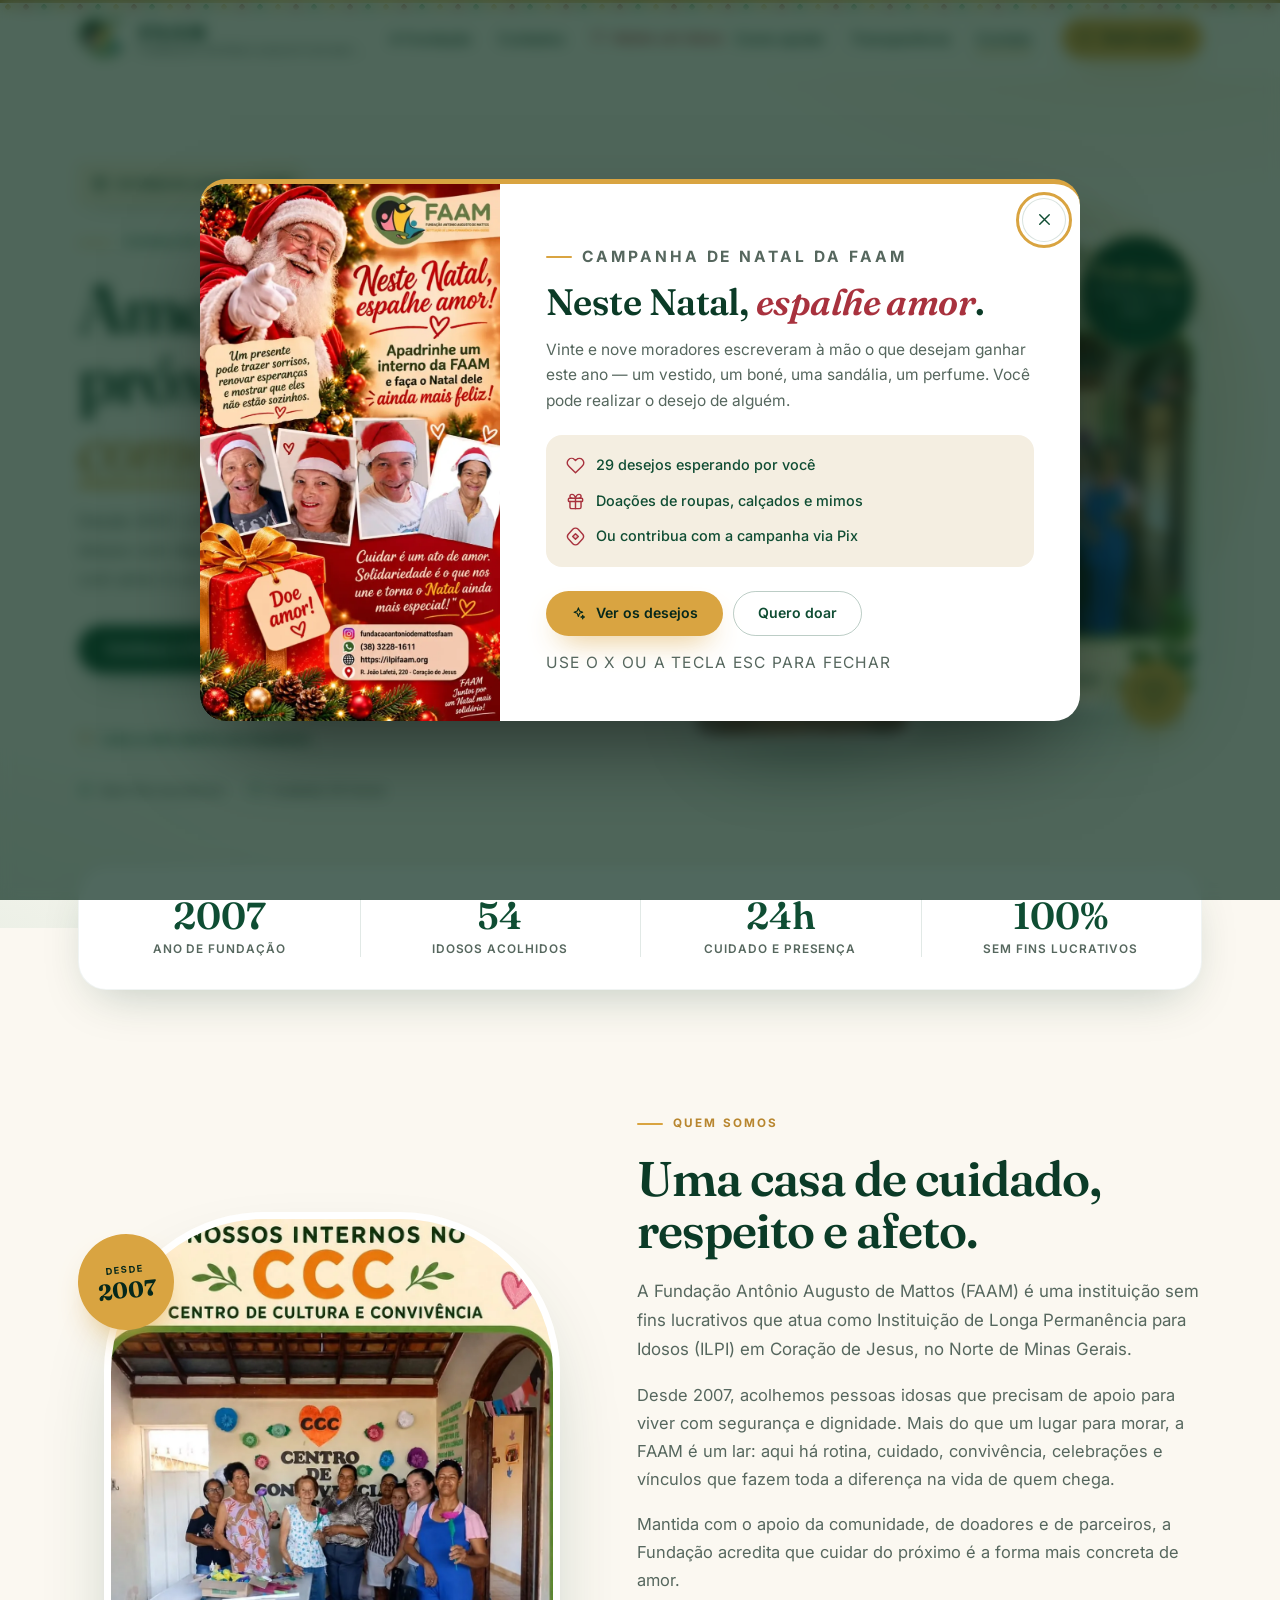
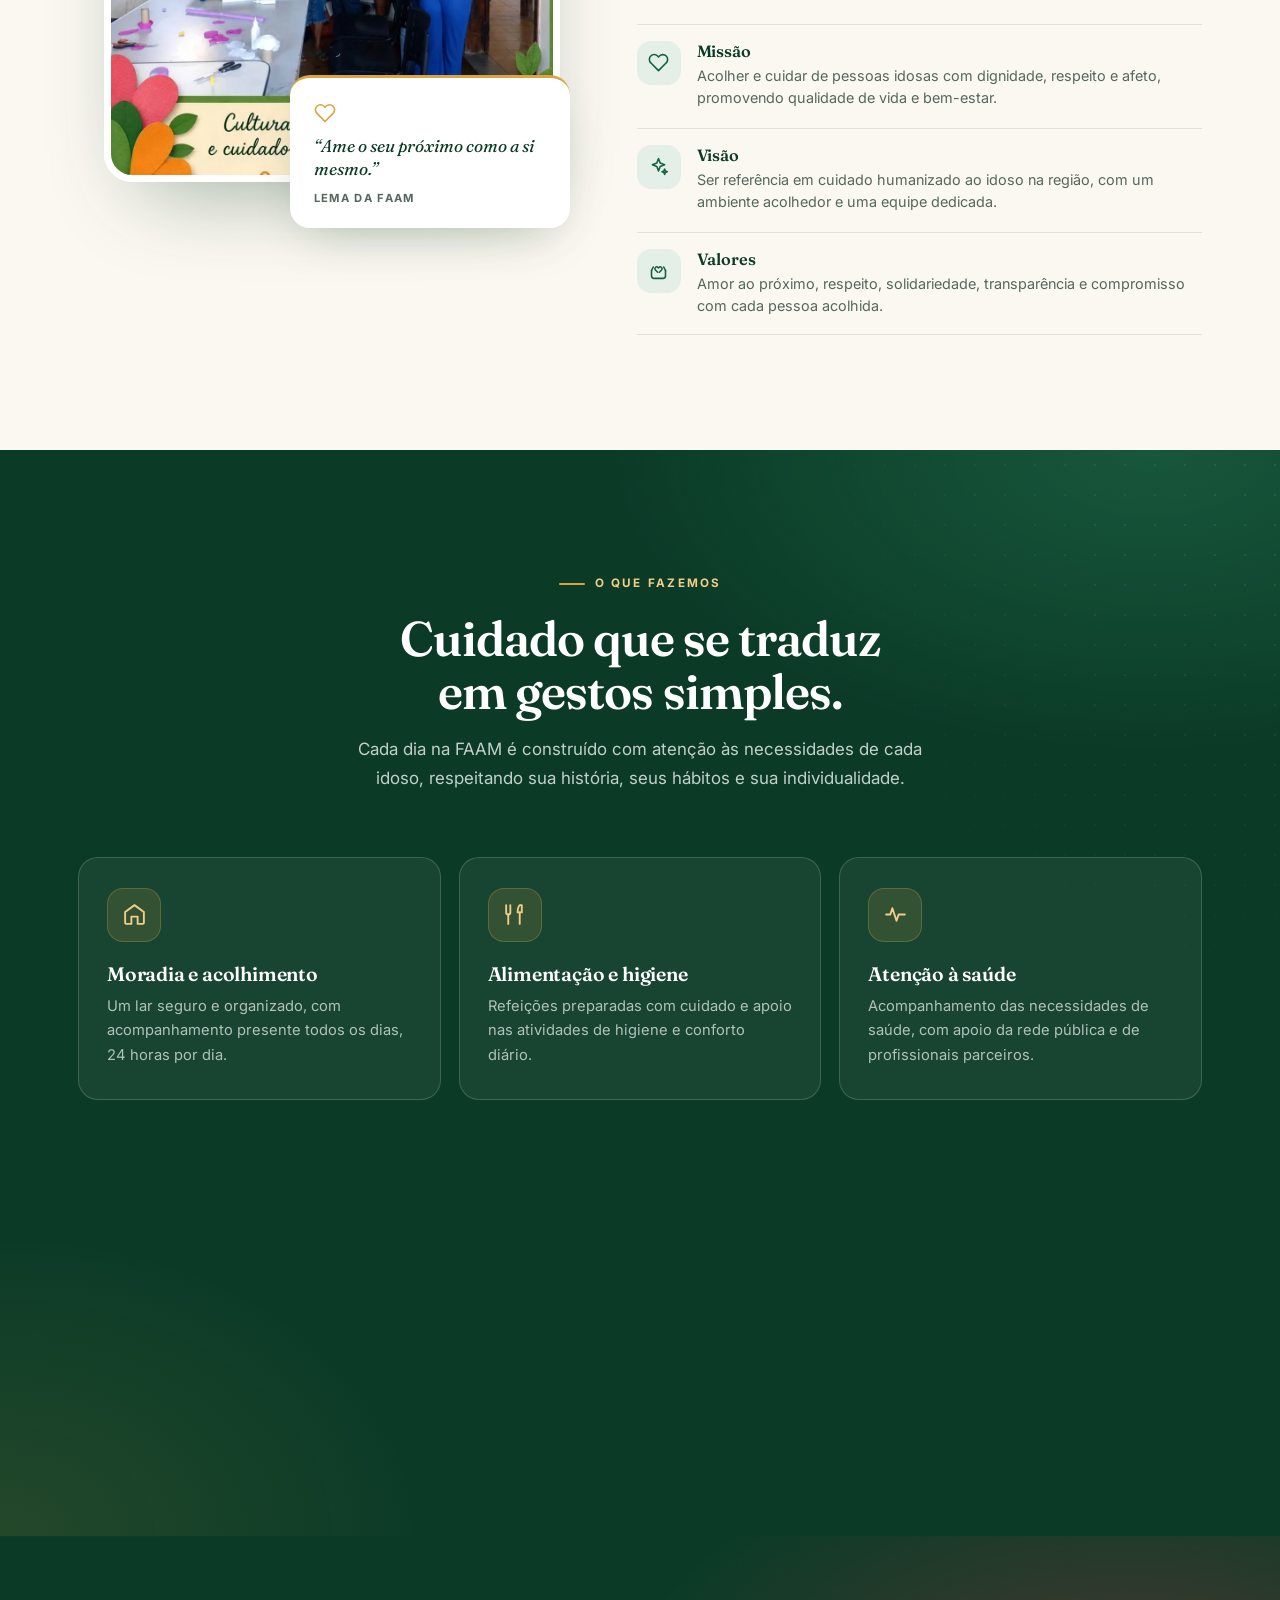
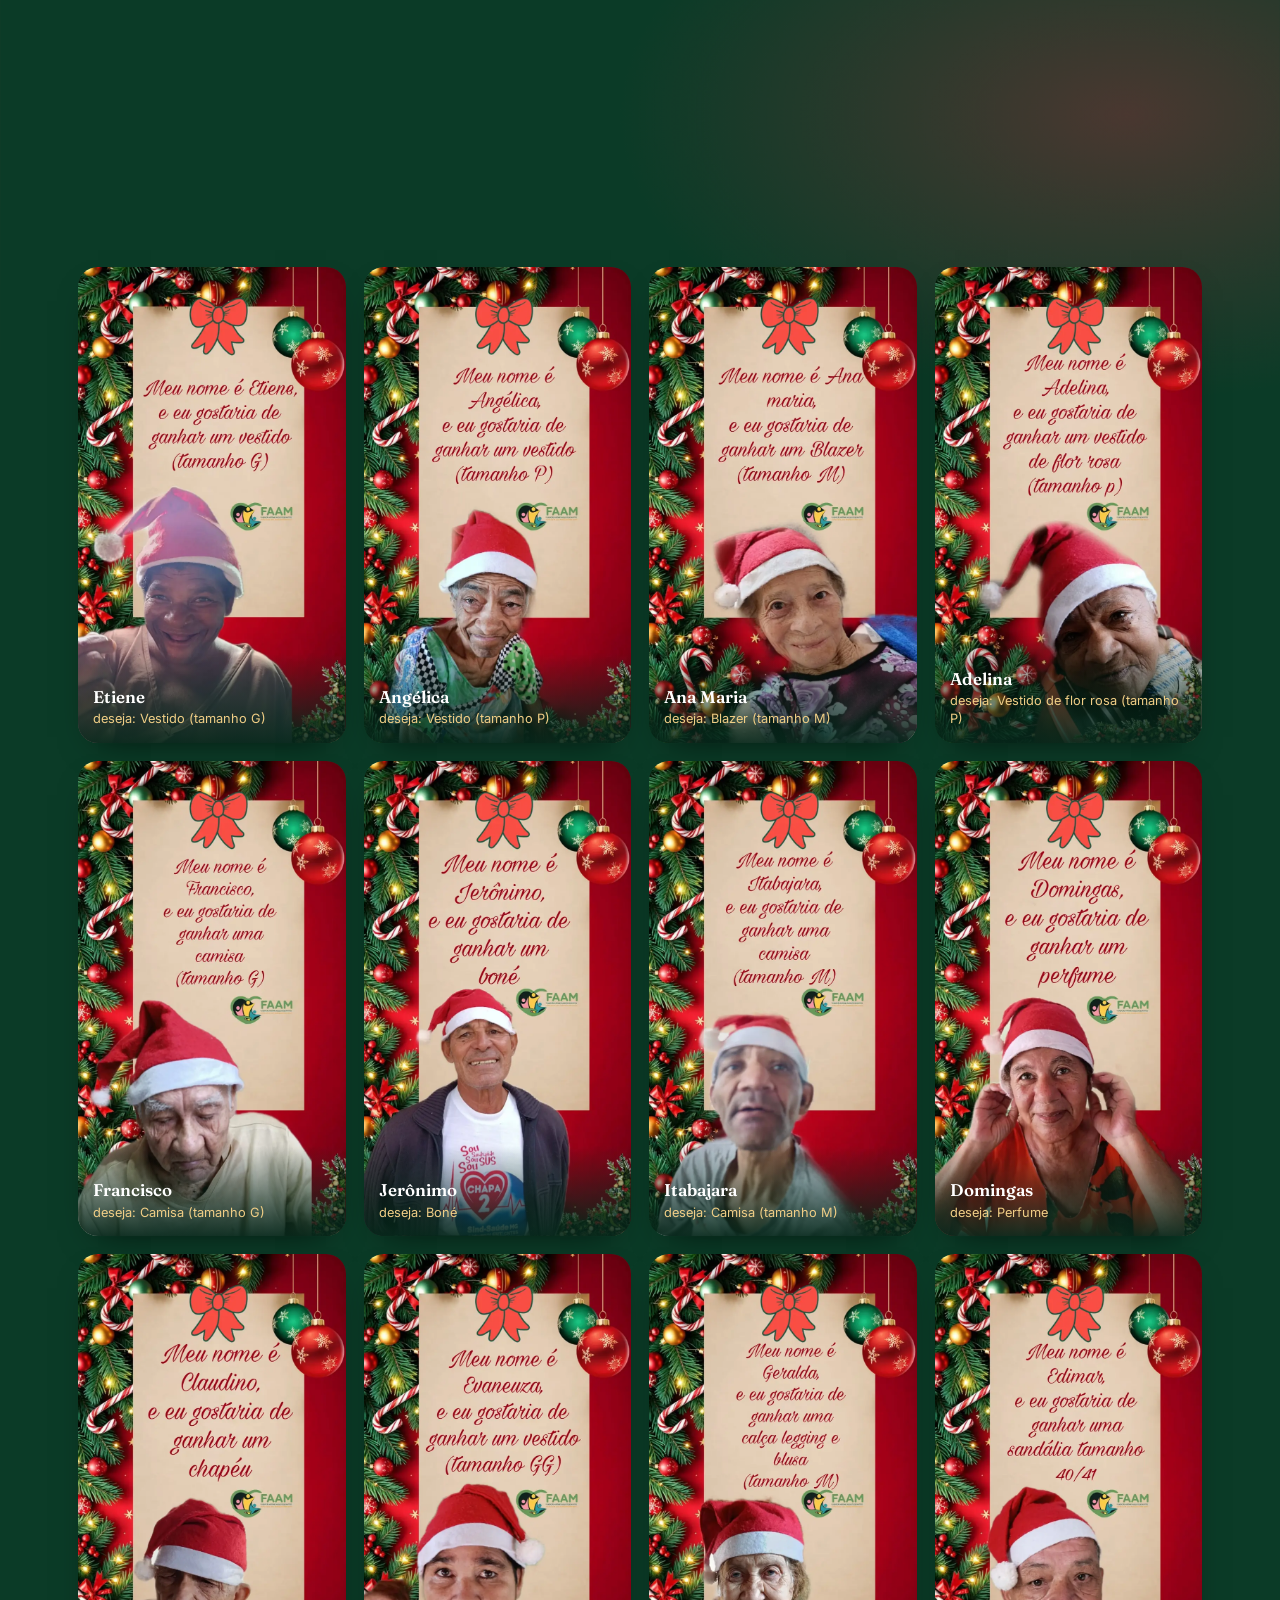
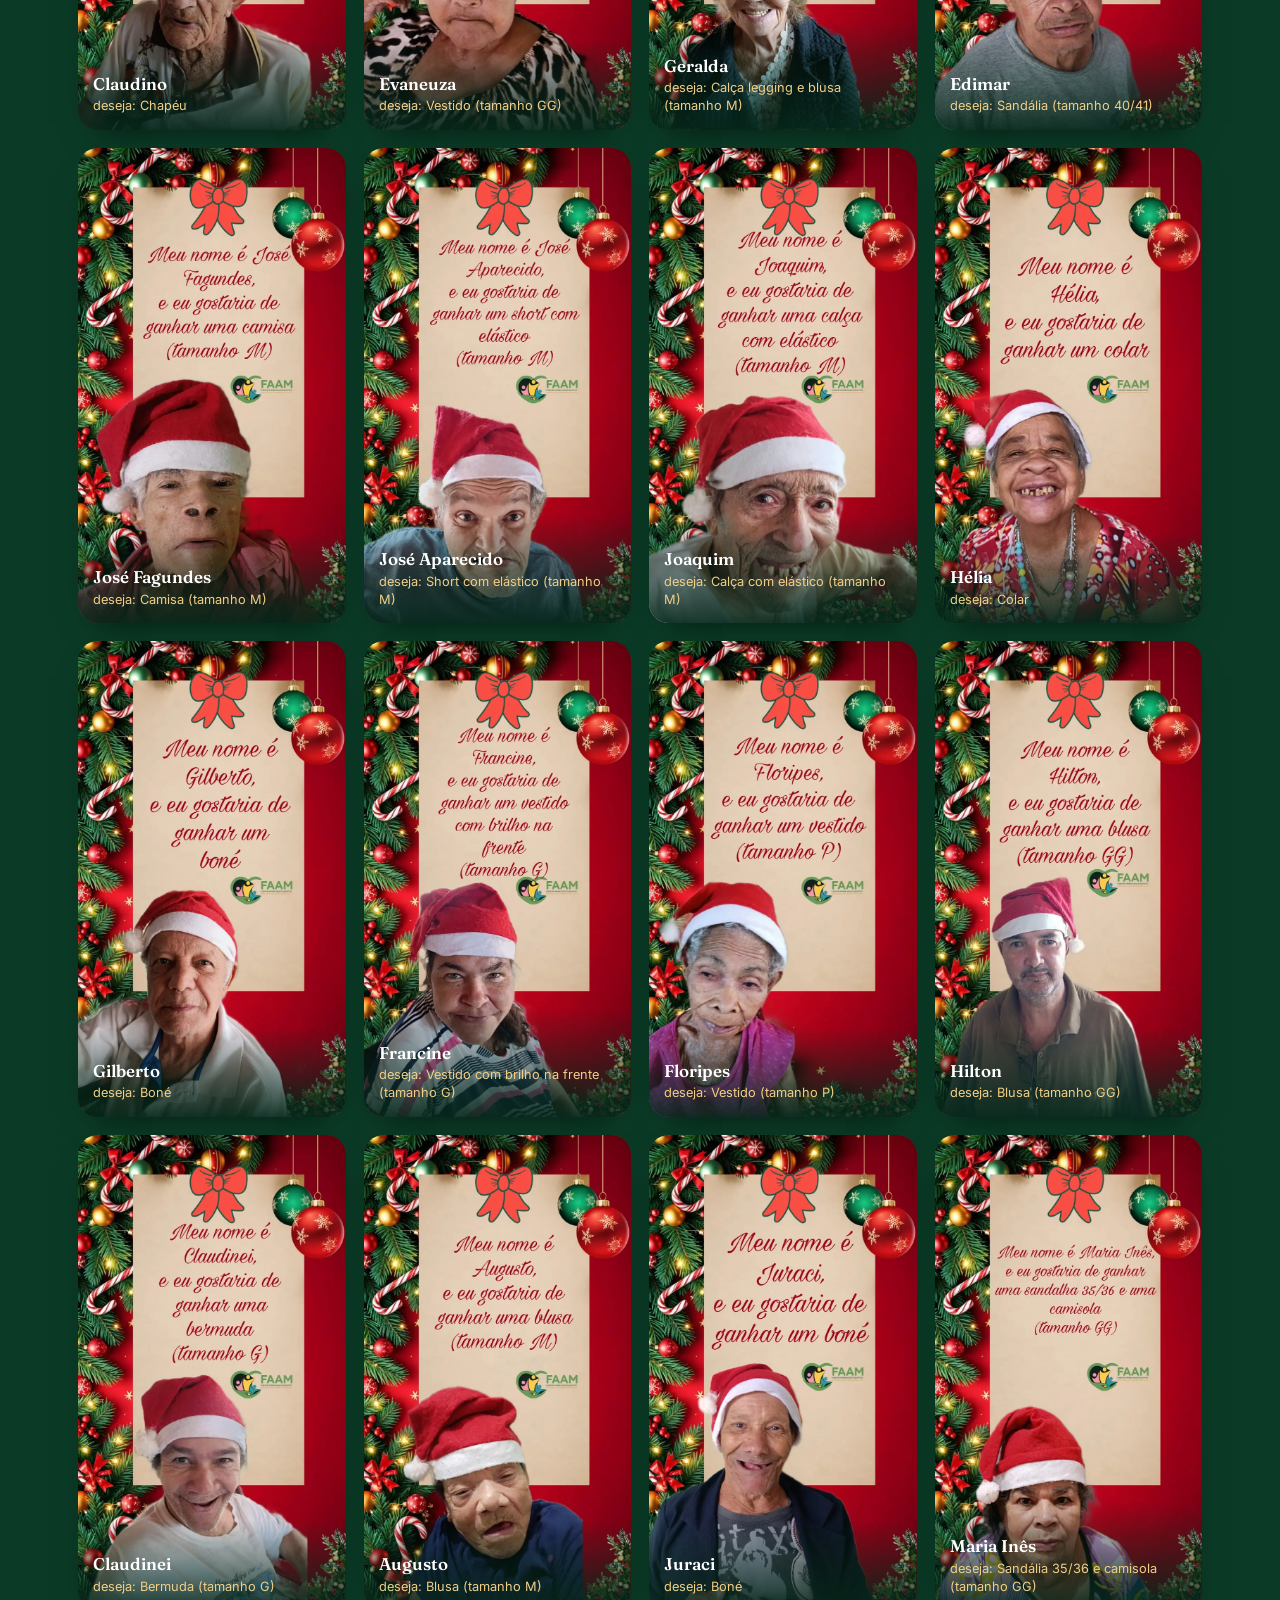
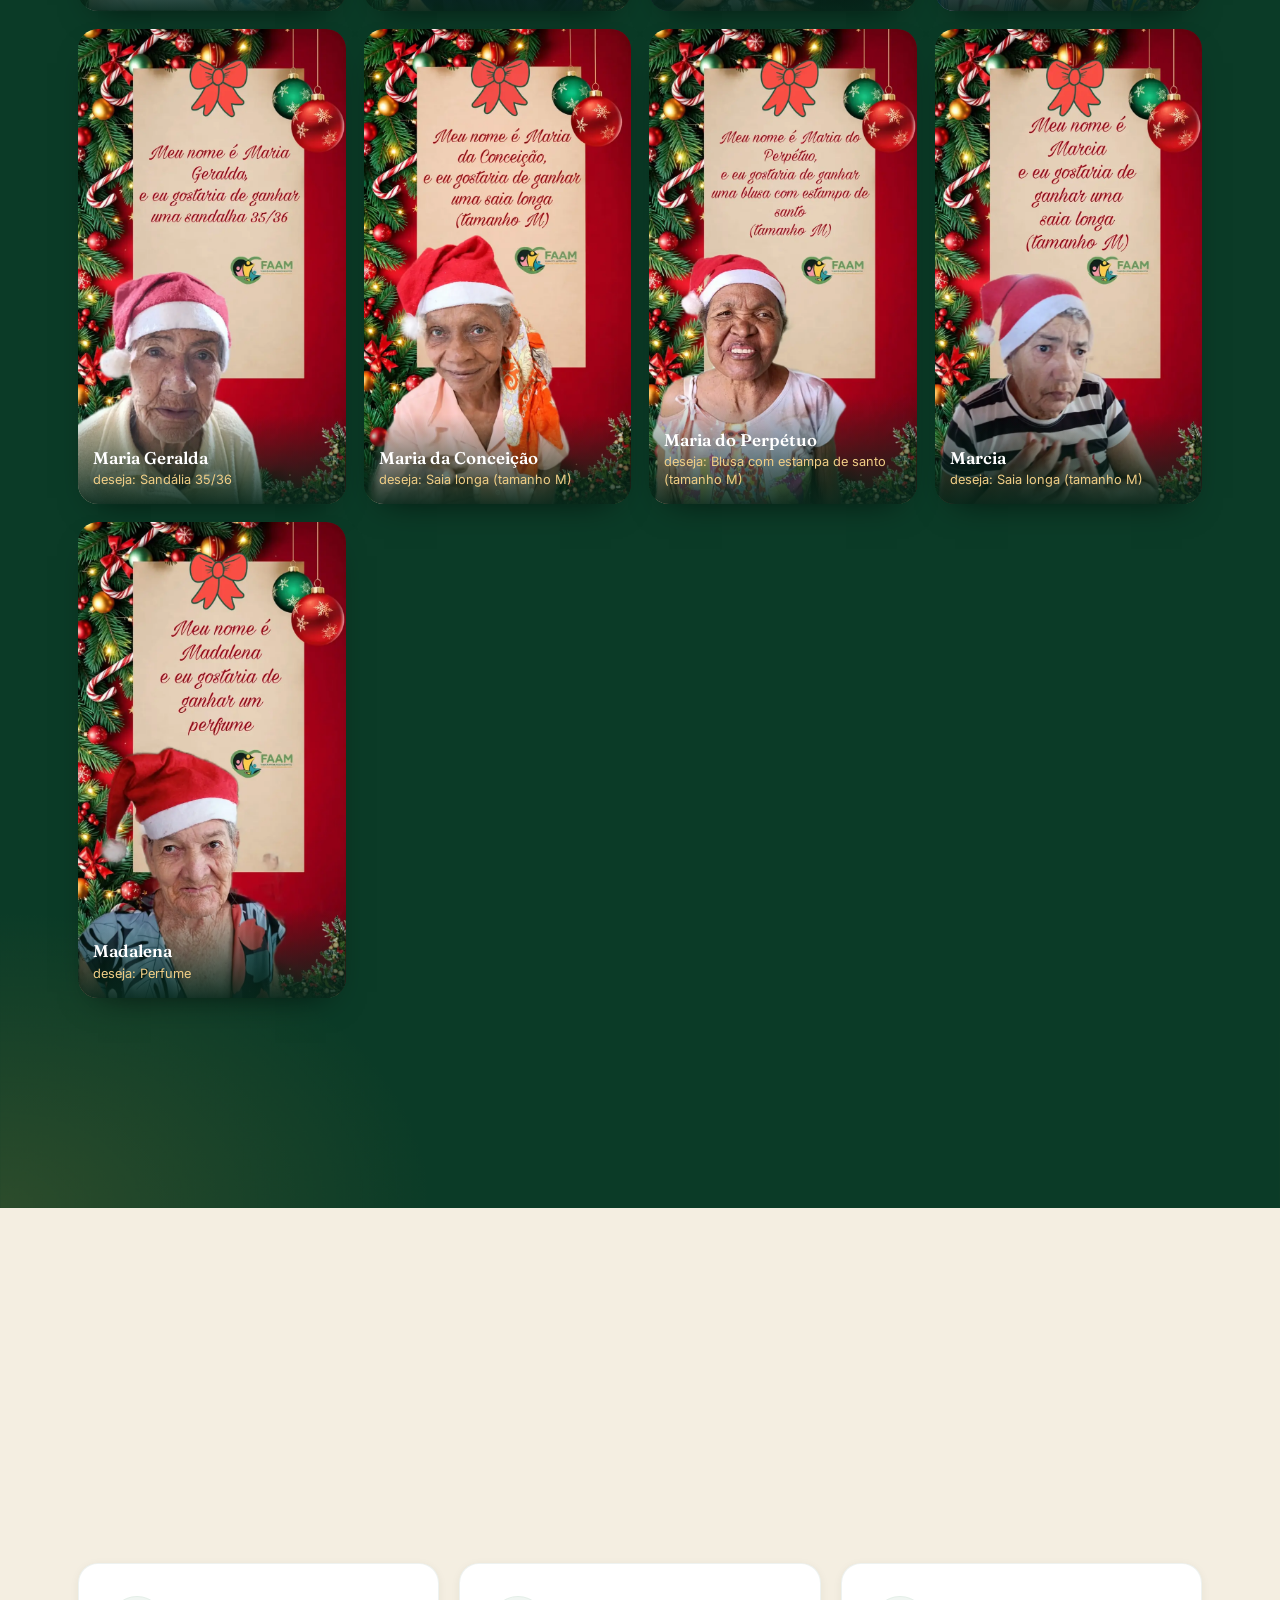
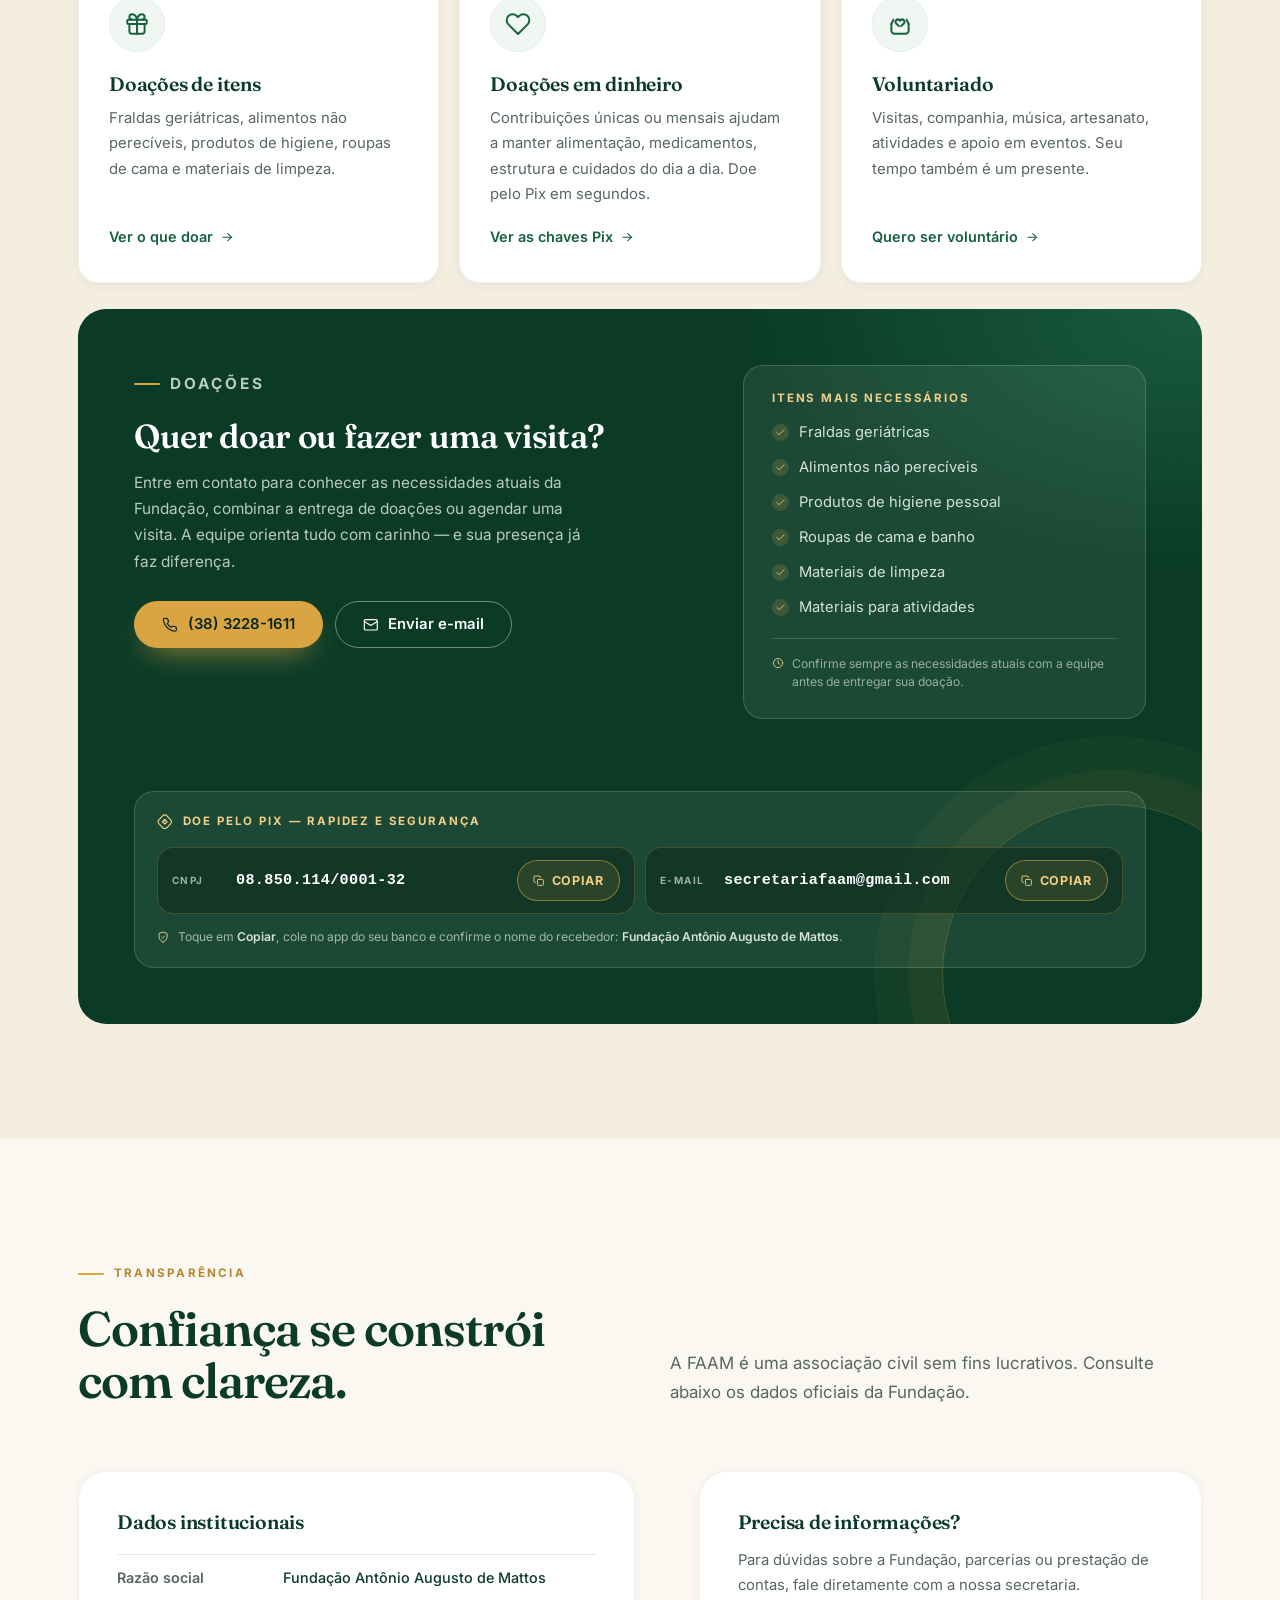
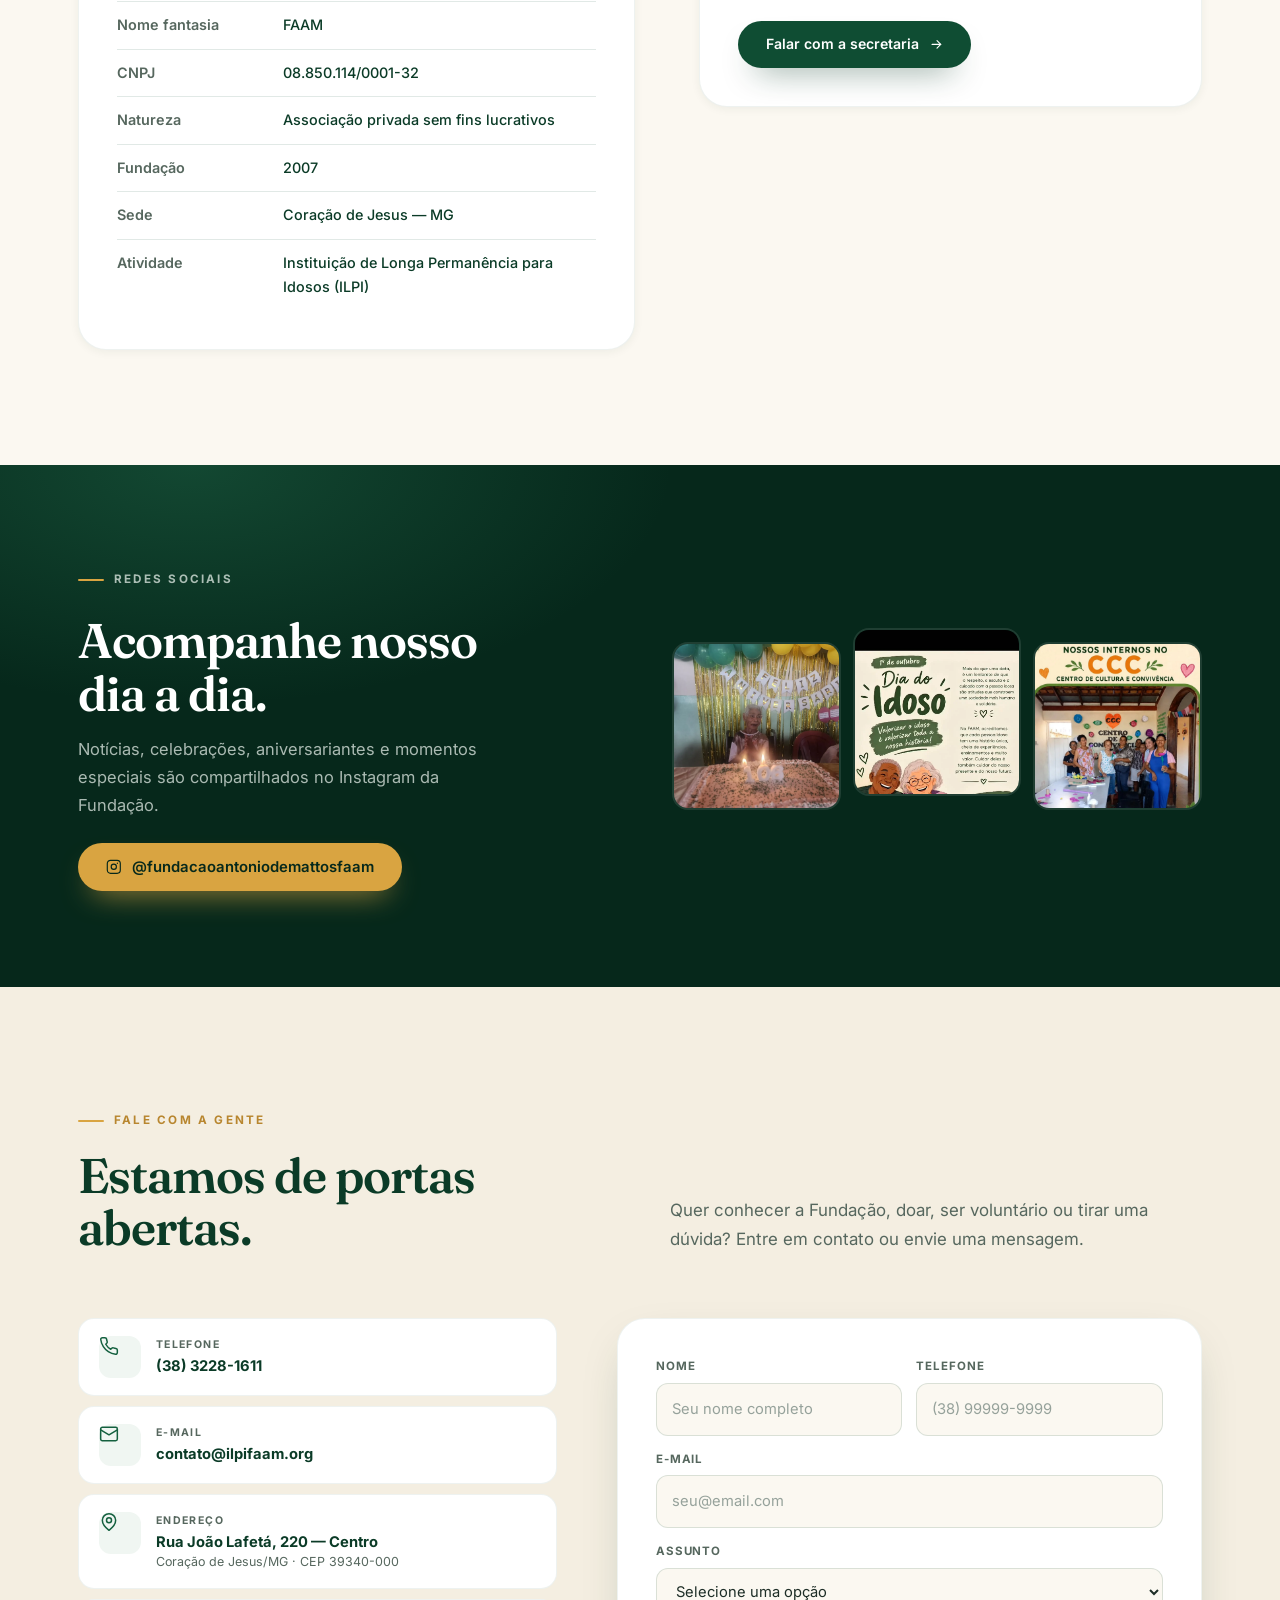
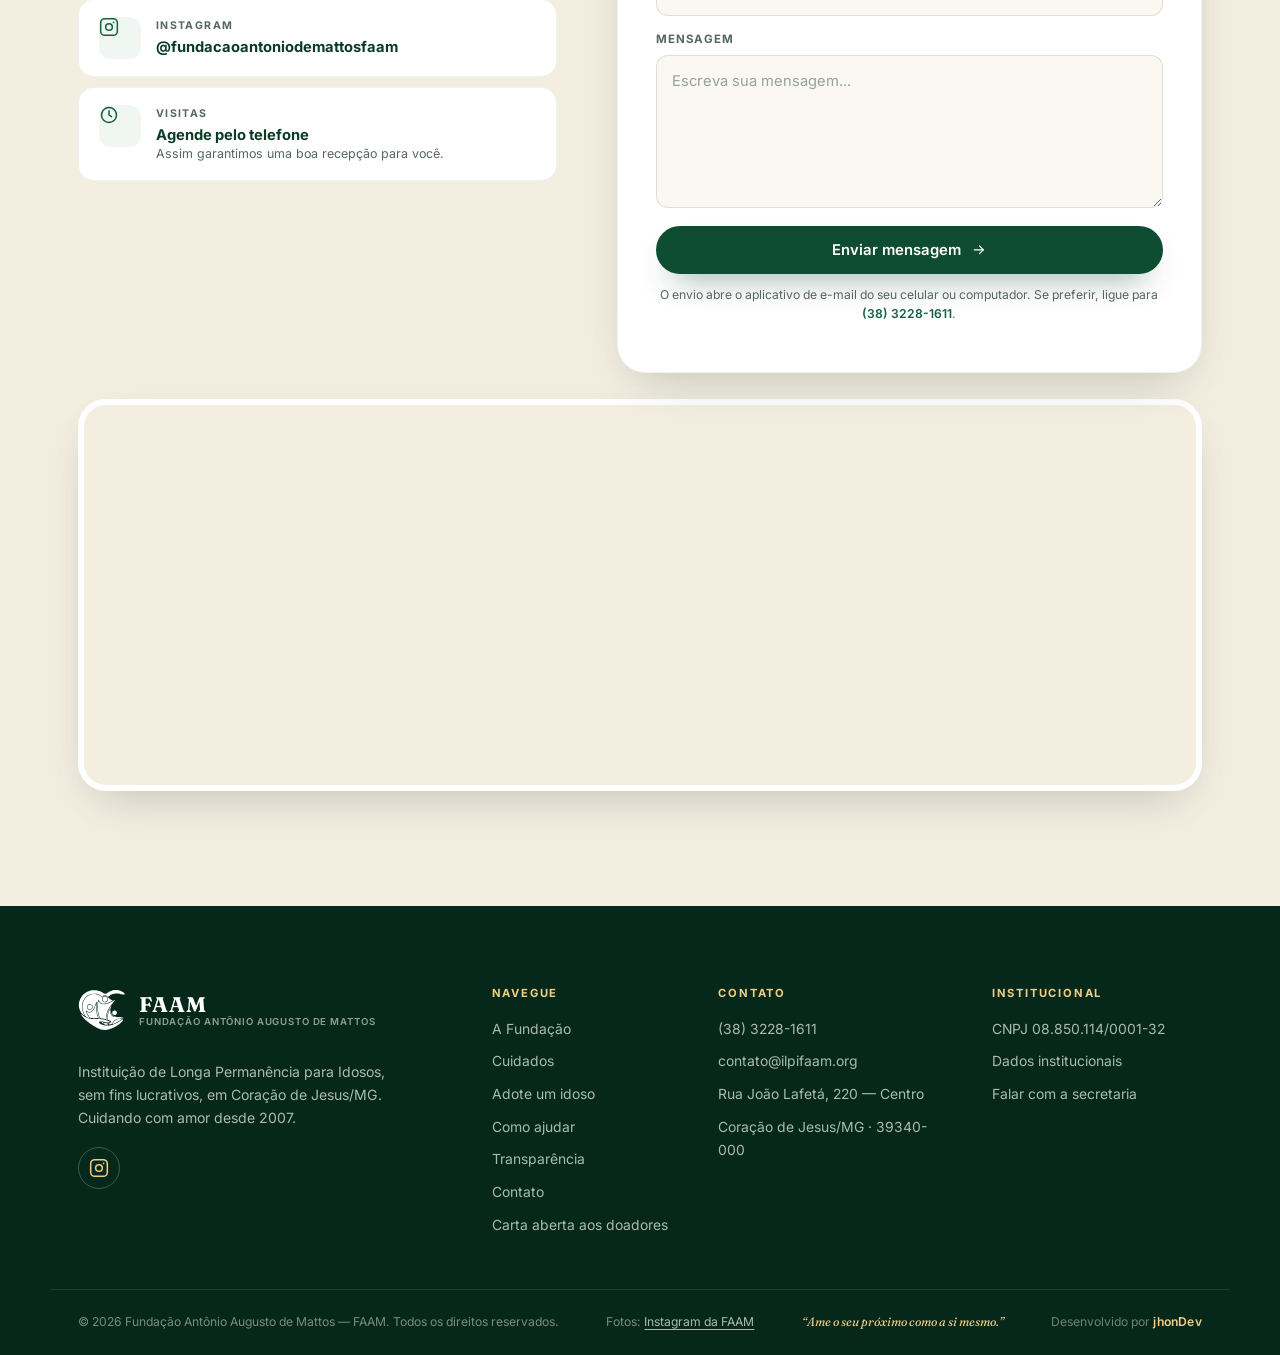
==== commit 70a0e17c: "Atualiza e-mail de contato para contato@ilpifaam.org" ====
--- a/index.html
+++ b/index.html
@@ -44,7 +44,7 @@
     "description": "Instituição de Longa Permanência para Idosos sem fins lucrativos, localizada em Coração de Jesus/MG.",
     "foundingDate": "2007",
     "telephone": "+55-38-3228-1611",
-    "email": "secretariafaam@hotmail.com",
+    "email": "contato@ilpifaam.org",
     "address": {
       "@type": "PostalAddress",
       "streetAddress": "Rua João Lafetá, 220 — Centro",
@@ -757,7 +757,7 @@
                 <svg class="icon" aria-hidden="true"><use href="#i-phone"></use></svg>
                 (38) 3228-1611
               </a>
-              <a href="mailto:secretariafaam@hotmail.com?subject=Quero%20ajudar%20a%20FAAM" class="btn btn--ghost-light">
+              <a href="mailto:contato@ilpifaam.org?subject=Quero%20ajudar%20a%20FAAM" class="btn btn--ghost-light">
                 <svg class="icon" aria-hidden="true"><use href="#i-mail"></use></svg>
                 Enviar e-mail
               </a>
@@ -915,9 +915,9 @@
               <span class="info-card__icon"><svg class="icon" aria-hidden="true"><use href="#i-phone"></use></svg></span>
               <span><small>Telefone</small><strong>(38) 3228-1611</strong></span>
             </a>
-            <a class="info-card reveal" href="mailto:secretariafaam@hotmail.com" style="--d:.05s">
+            <a class="info-card reveal" href="mailto:contato@ilpifaam.org" style="--d:.05s">
               <span class="info-card__icon"><svg class="icon" aria-hidden="true"><use href="#i-mail"></use></svg></span>
-              <span><small>E-mail</small><strong>secretariafaam@hotmail.com</strong></span>
+              <span><small>E-mail</small><strong>contato@ilpifaam.org</strong></span>
             </a>
             <a class="info-card reveal" href="https://maps.google.com/?cid=11740352021441333418" target="_blank" rel="noopener" style="--d:.1s">
               <span class="info-card__icon"><svg class="icon" aria-hidden="true"><use href="#i-pin"></use></svg></span>
@@ -1034,7 +1034,7 @@
         <h3>Contato</h3>
         <ul>
           <li><a href="tel:+553832281611">(38) 3228-1611</a></li>
-          <li><a href="mailto:secretariafaam@hotmail.com">secretariafaam@hotmail.com</a></li>
+          <li><a href="mailto:contato@ilpifaam.org">contato@ilpifaam.org</a></li>
           <li>Rua João Lafetá, 220 — Centro</li>
           <li>Coração de Jesus/MG · 39340-000</li>
         </ul>
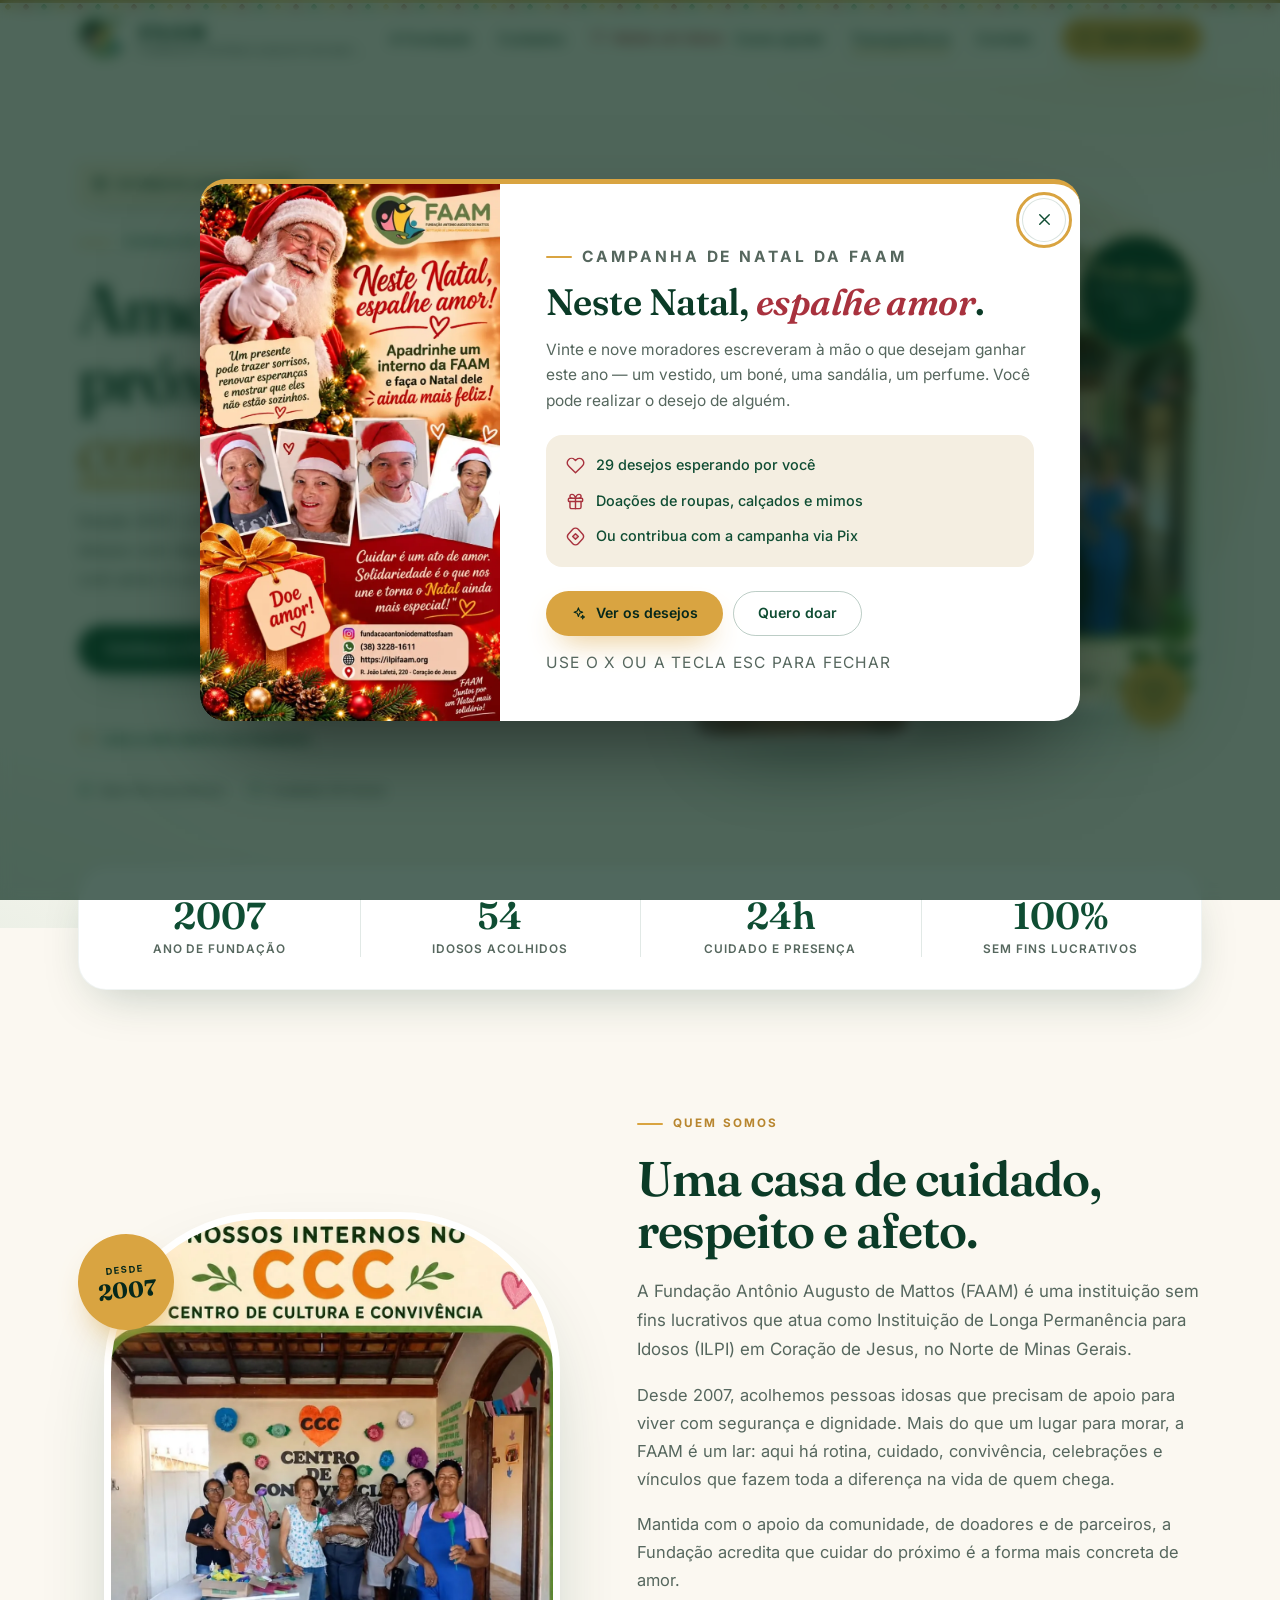
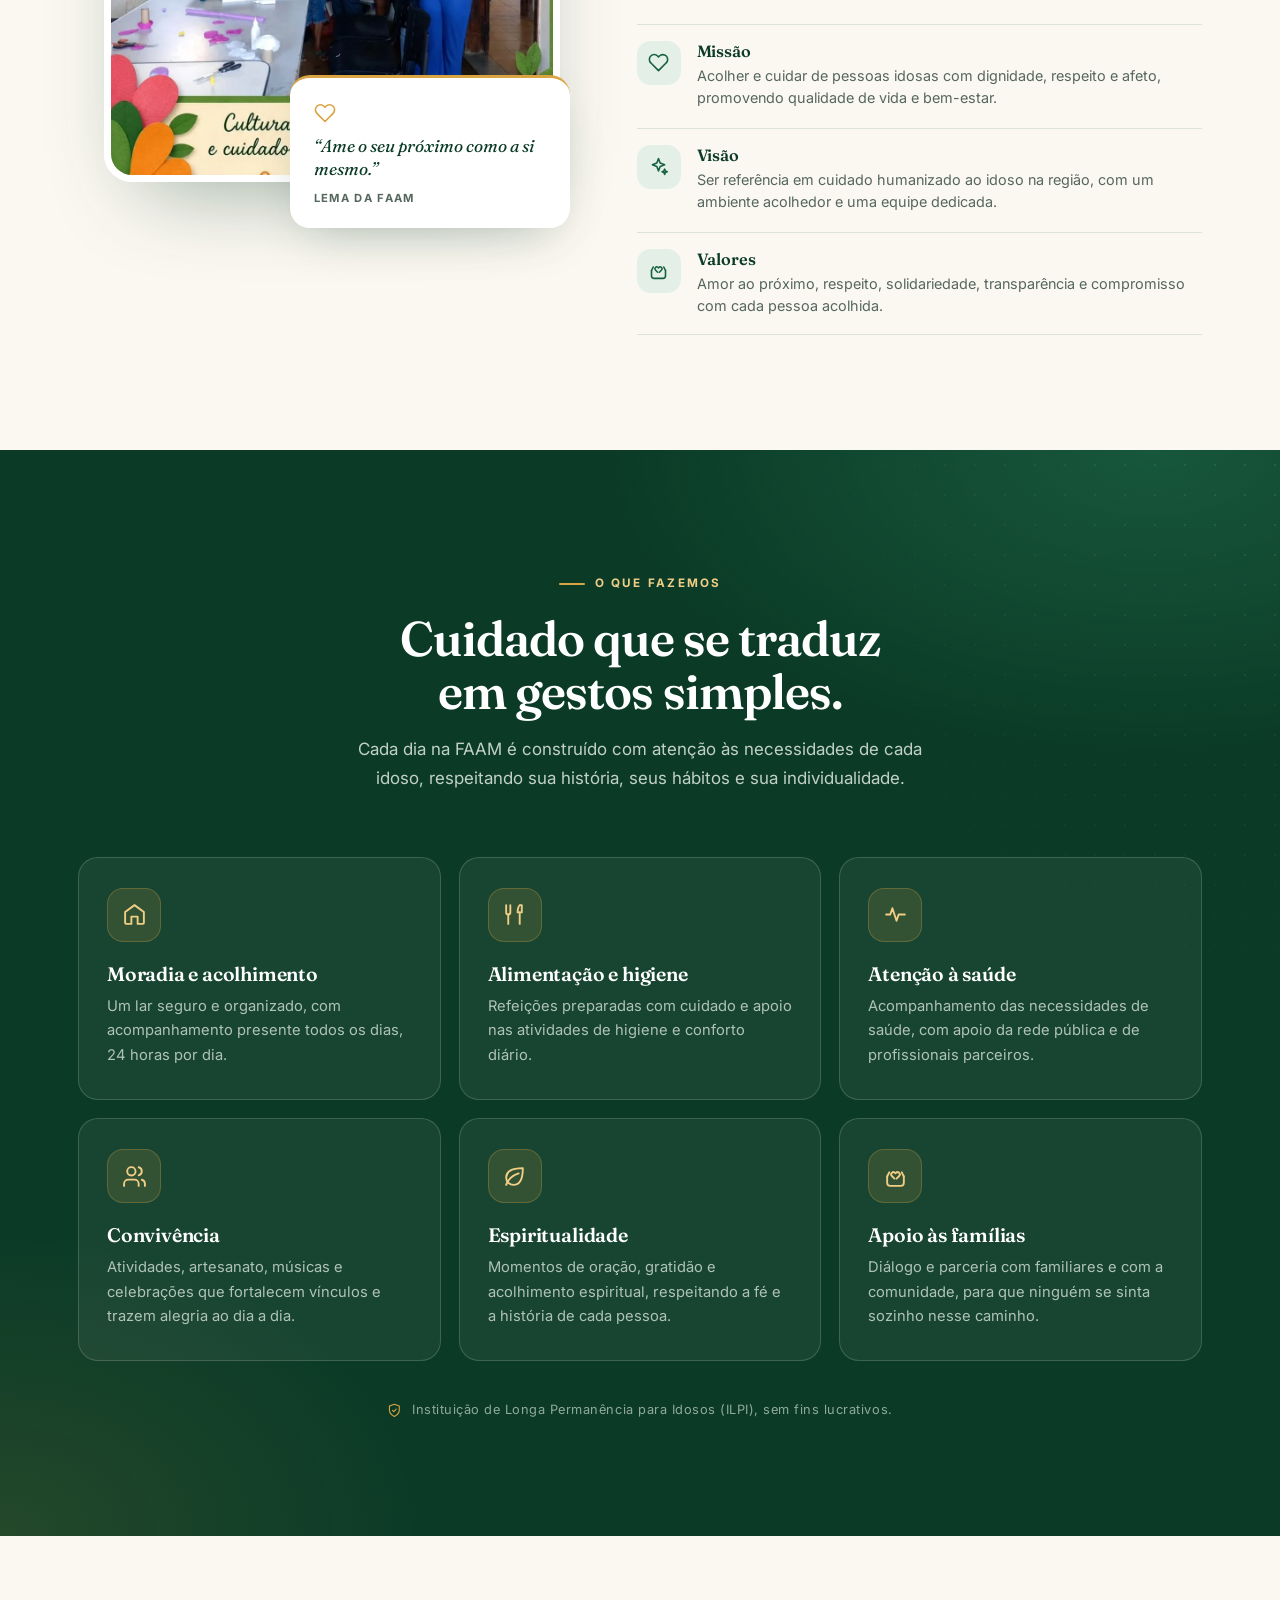
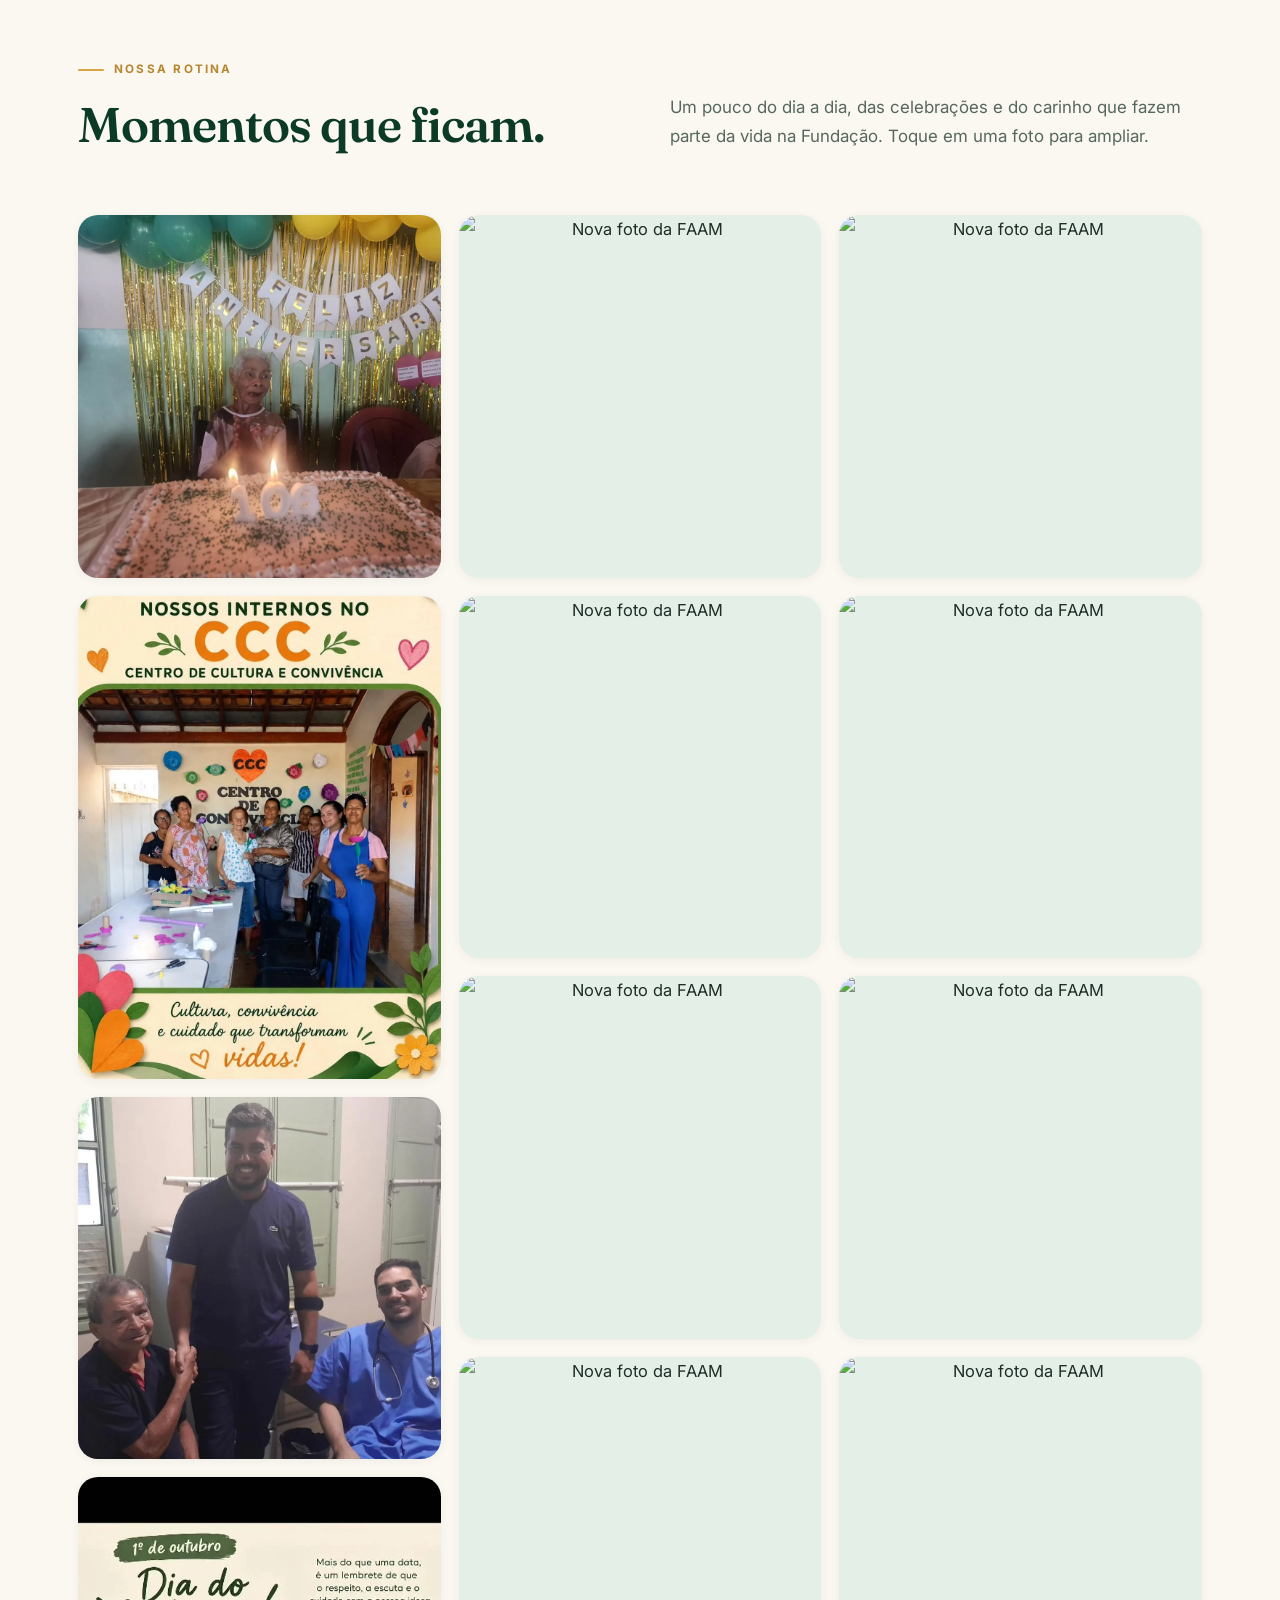
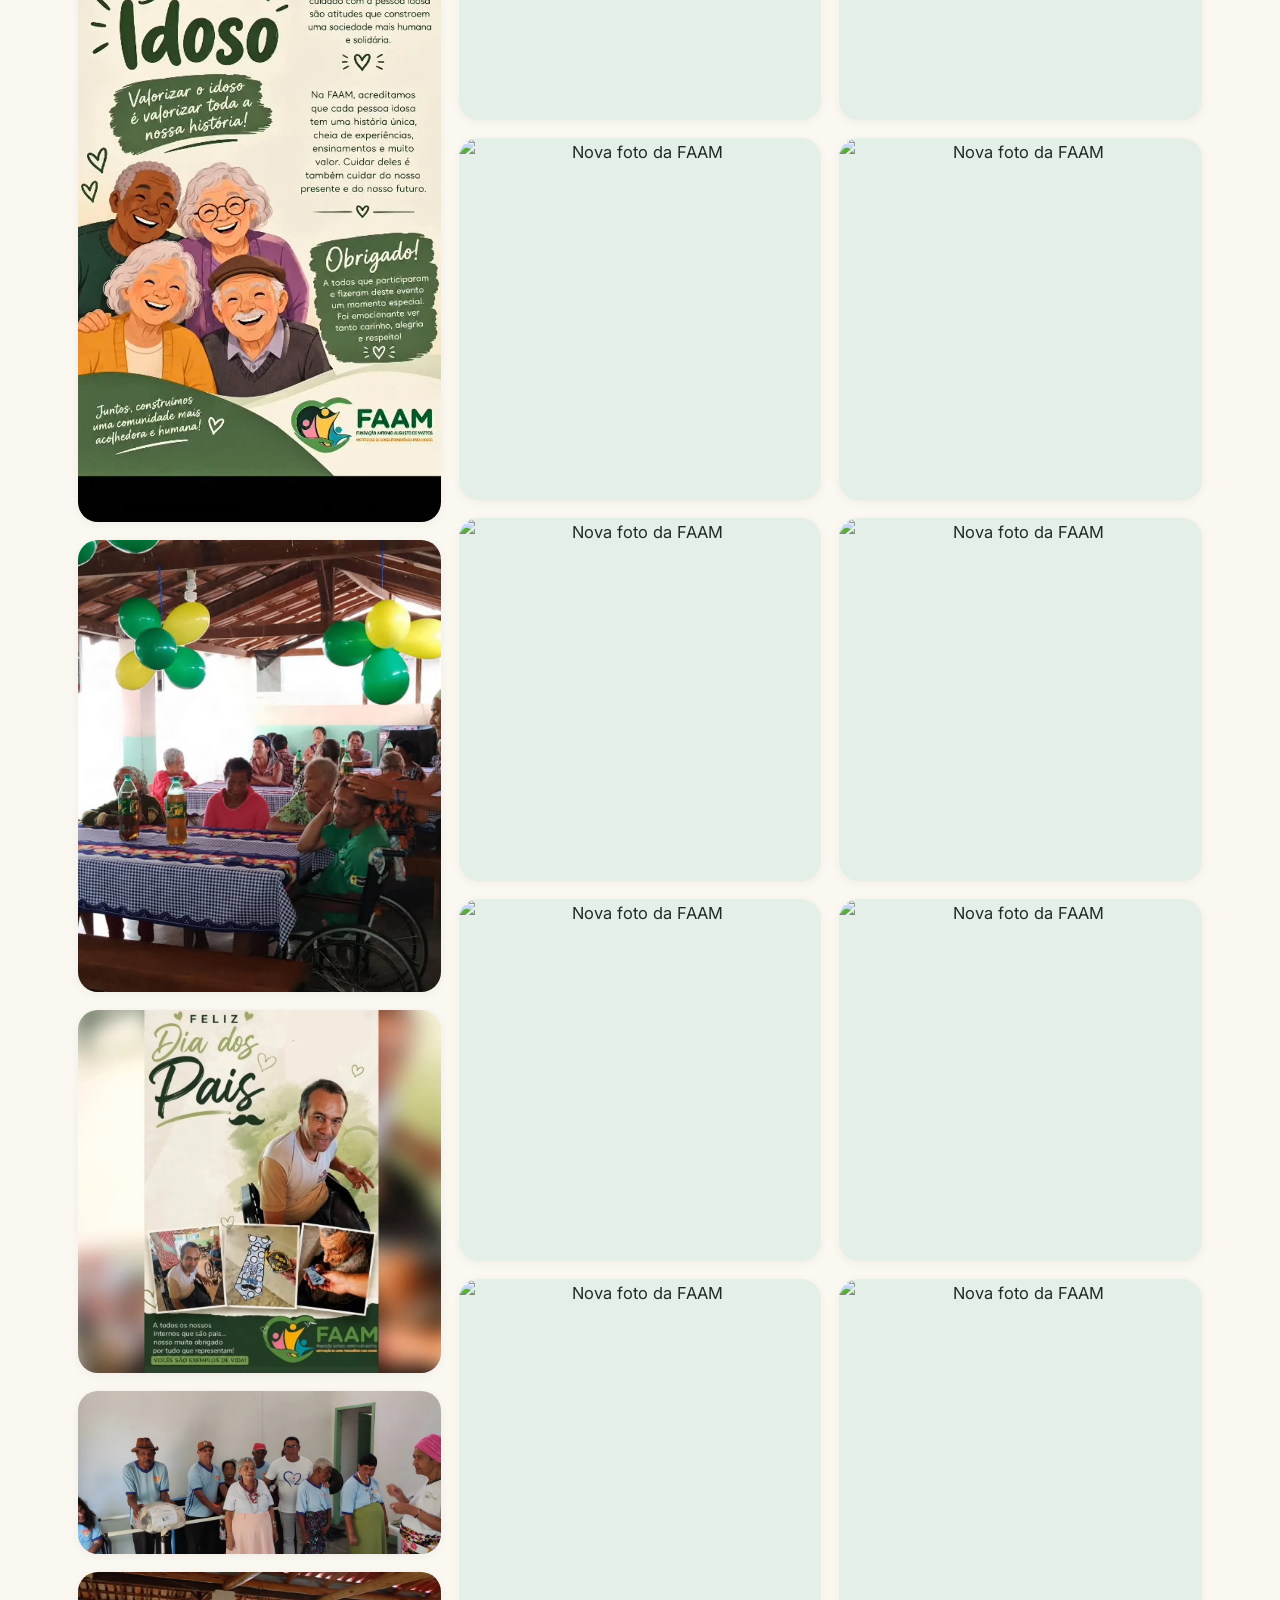
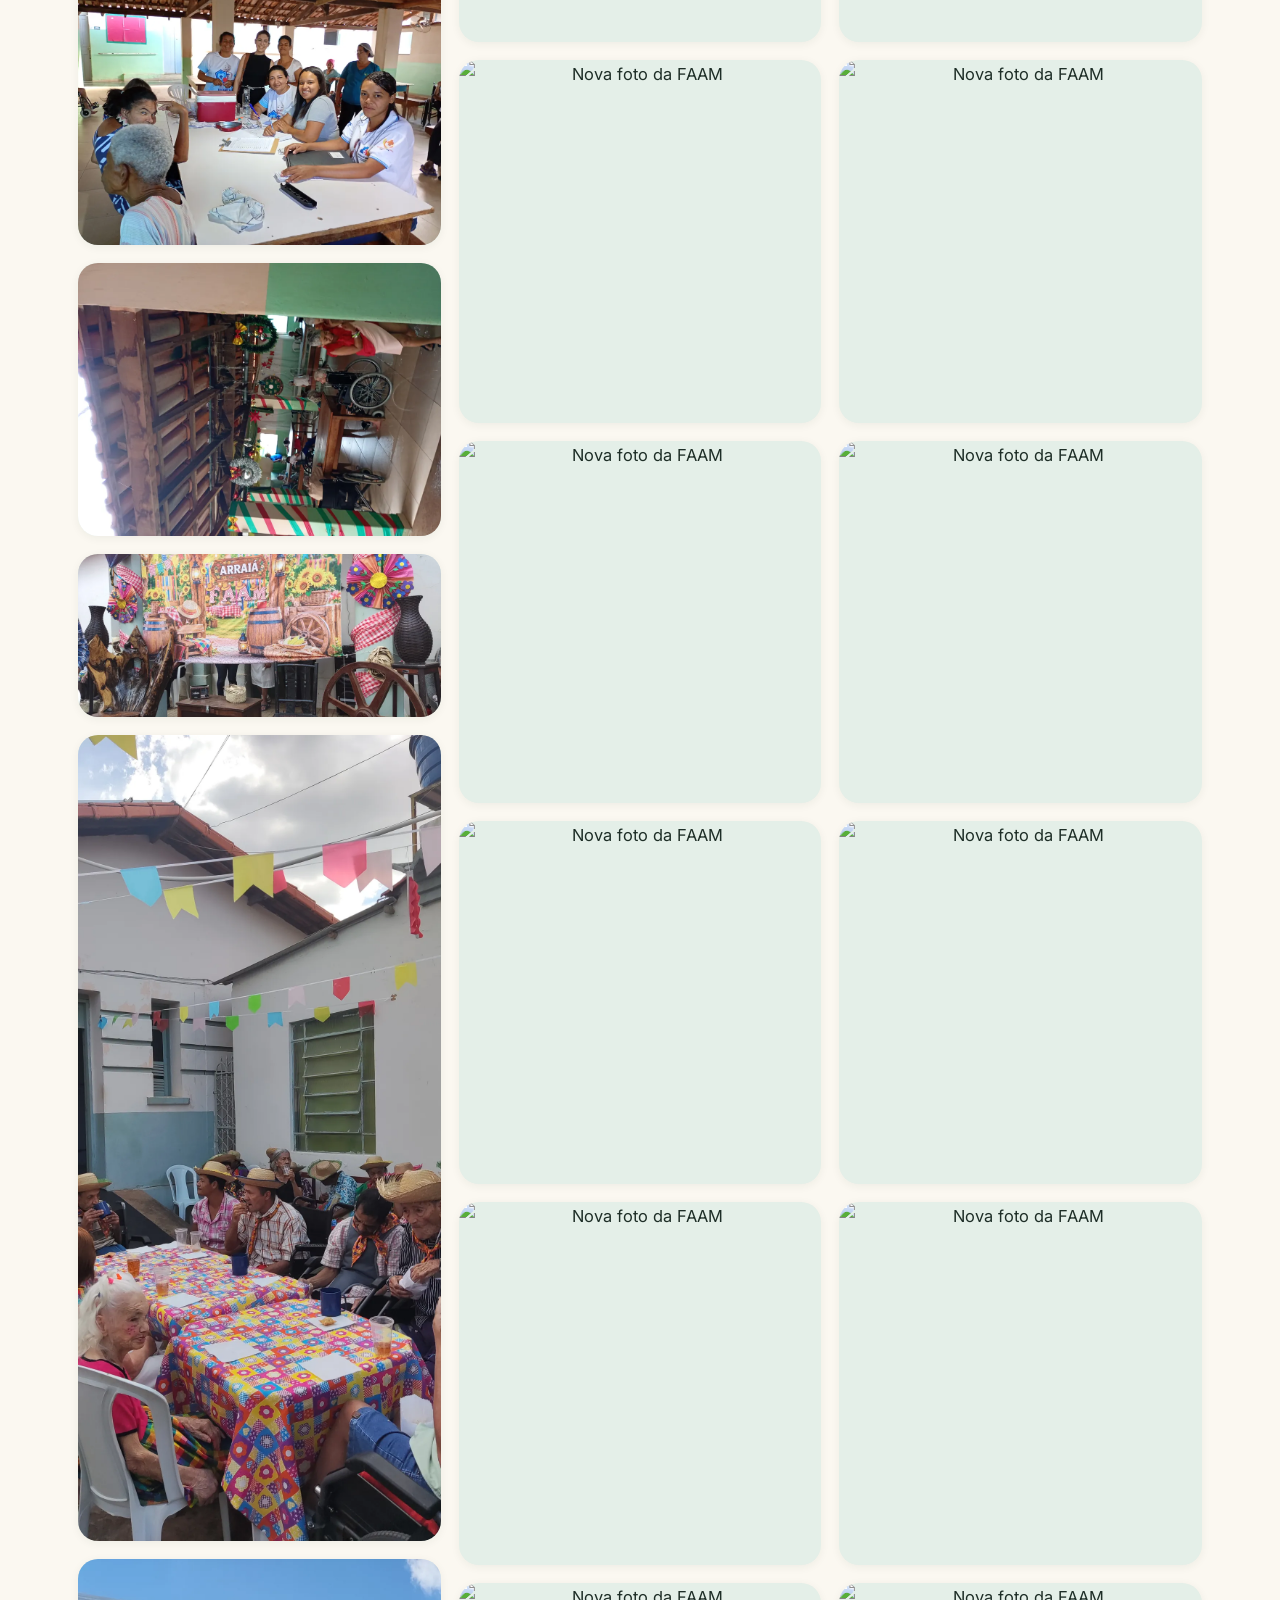
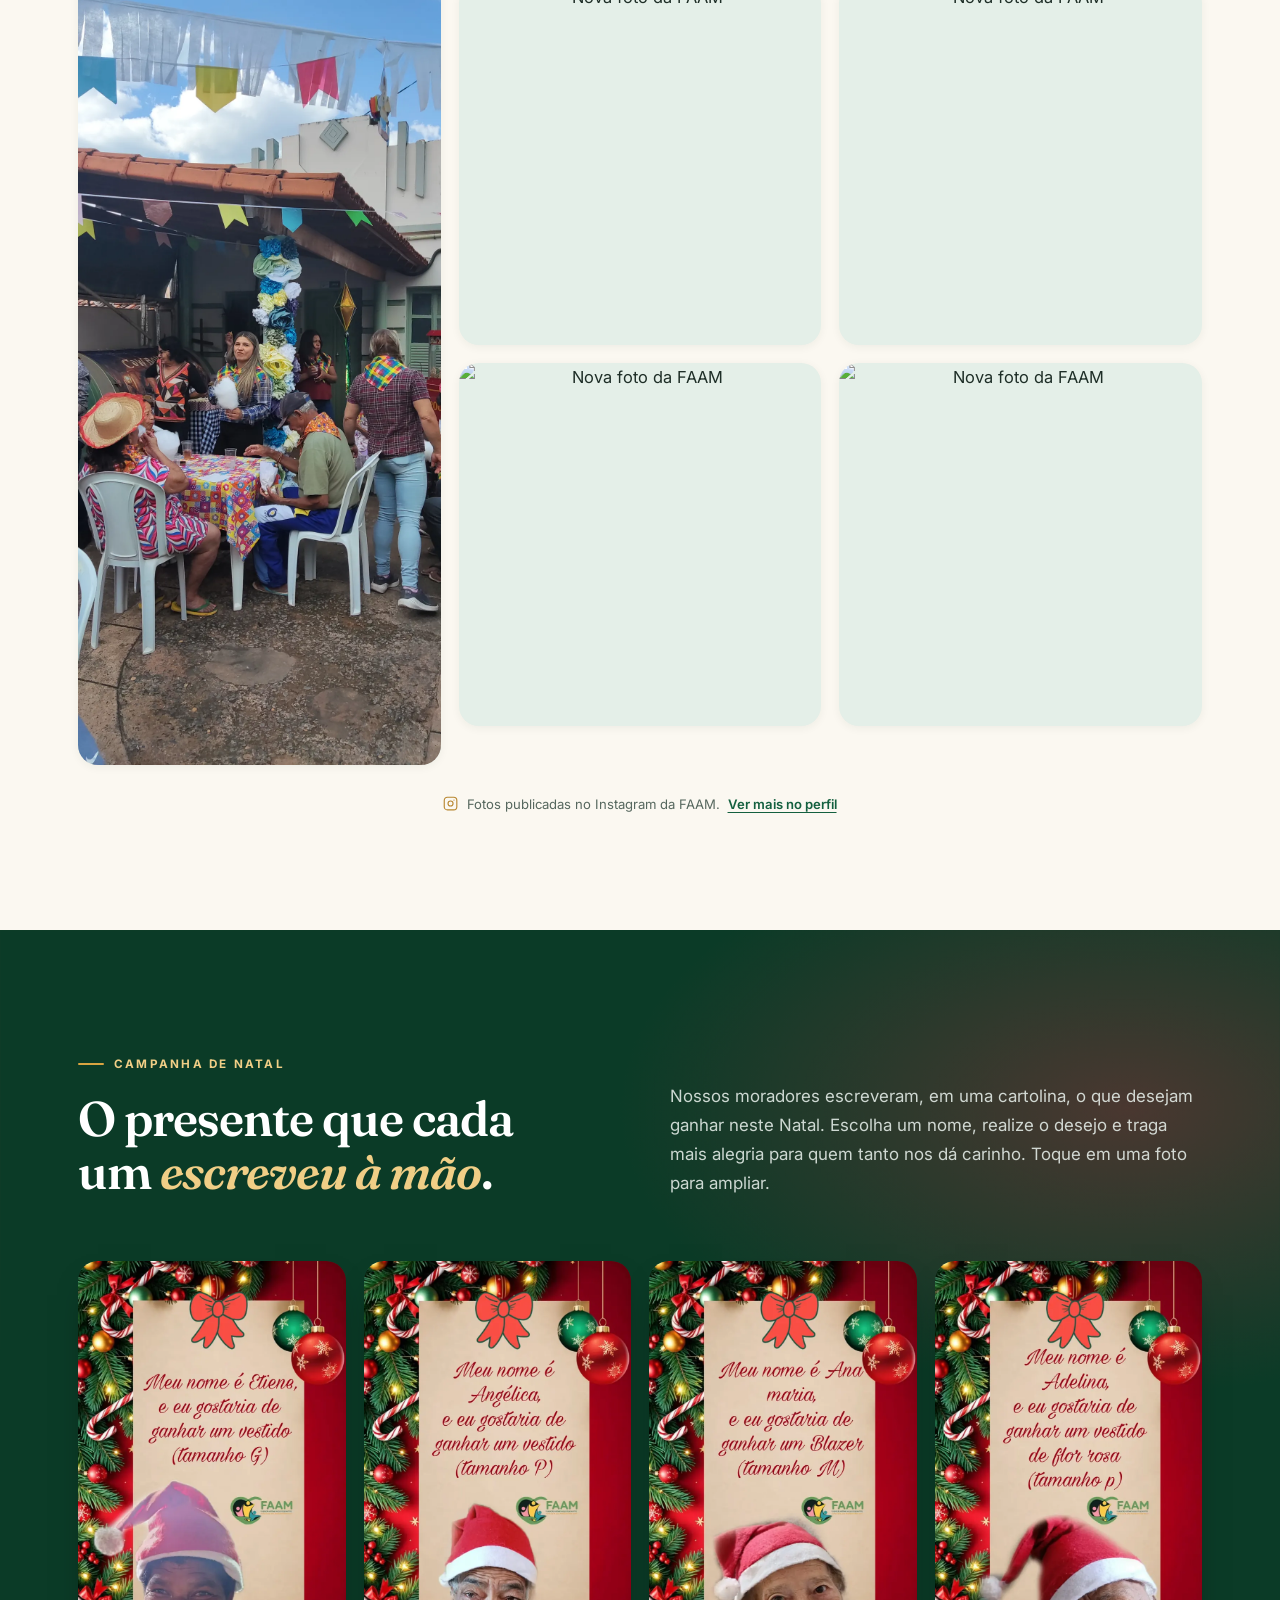
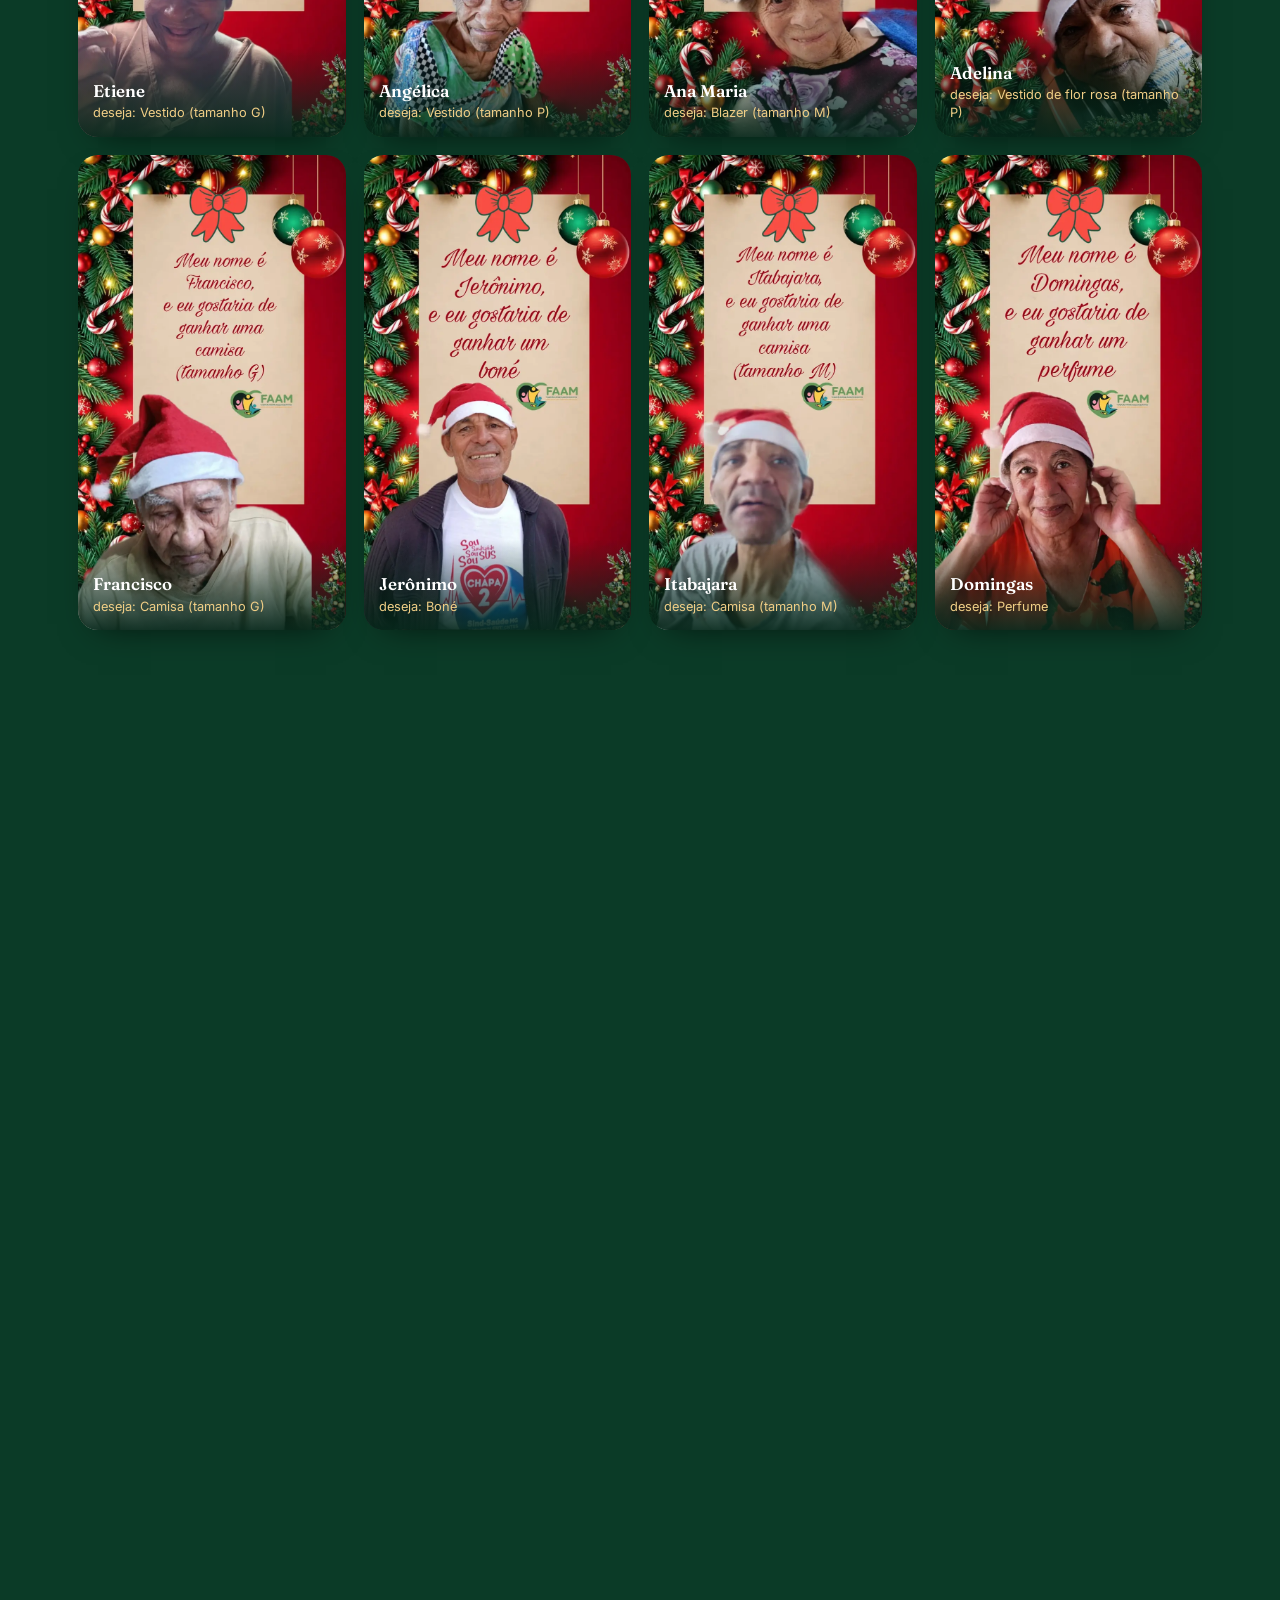
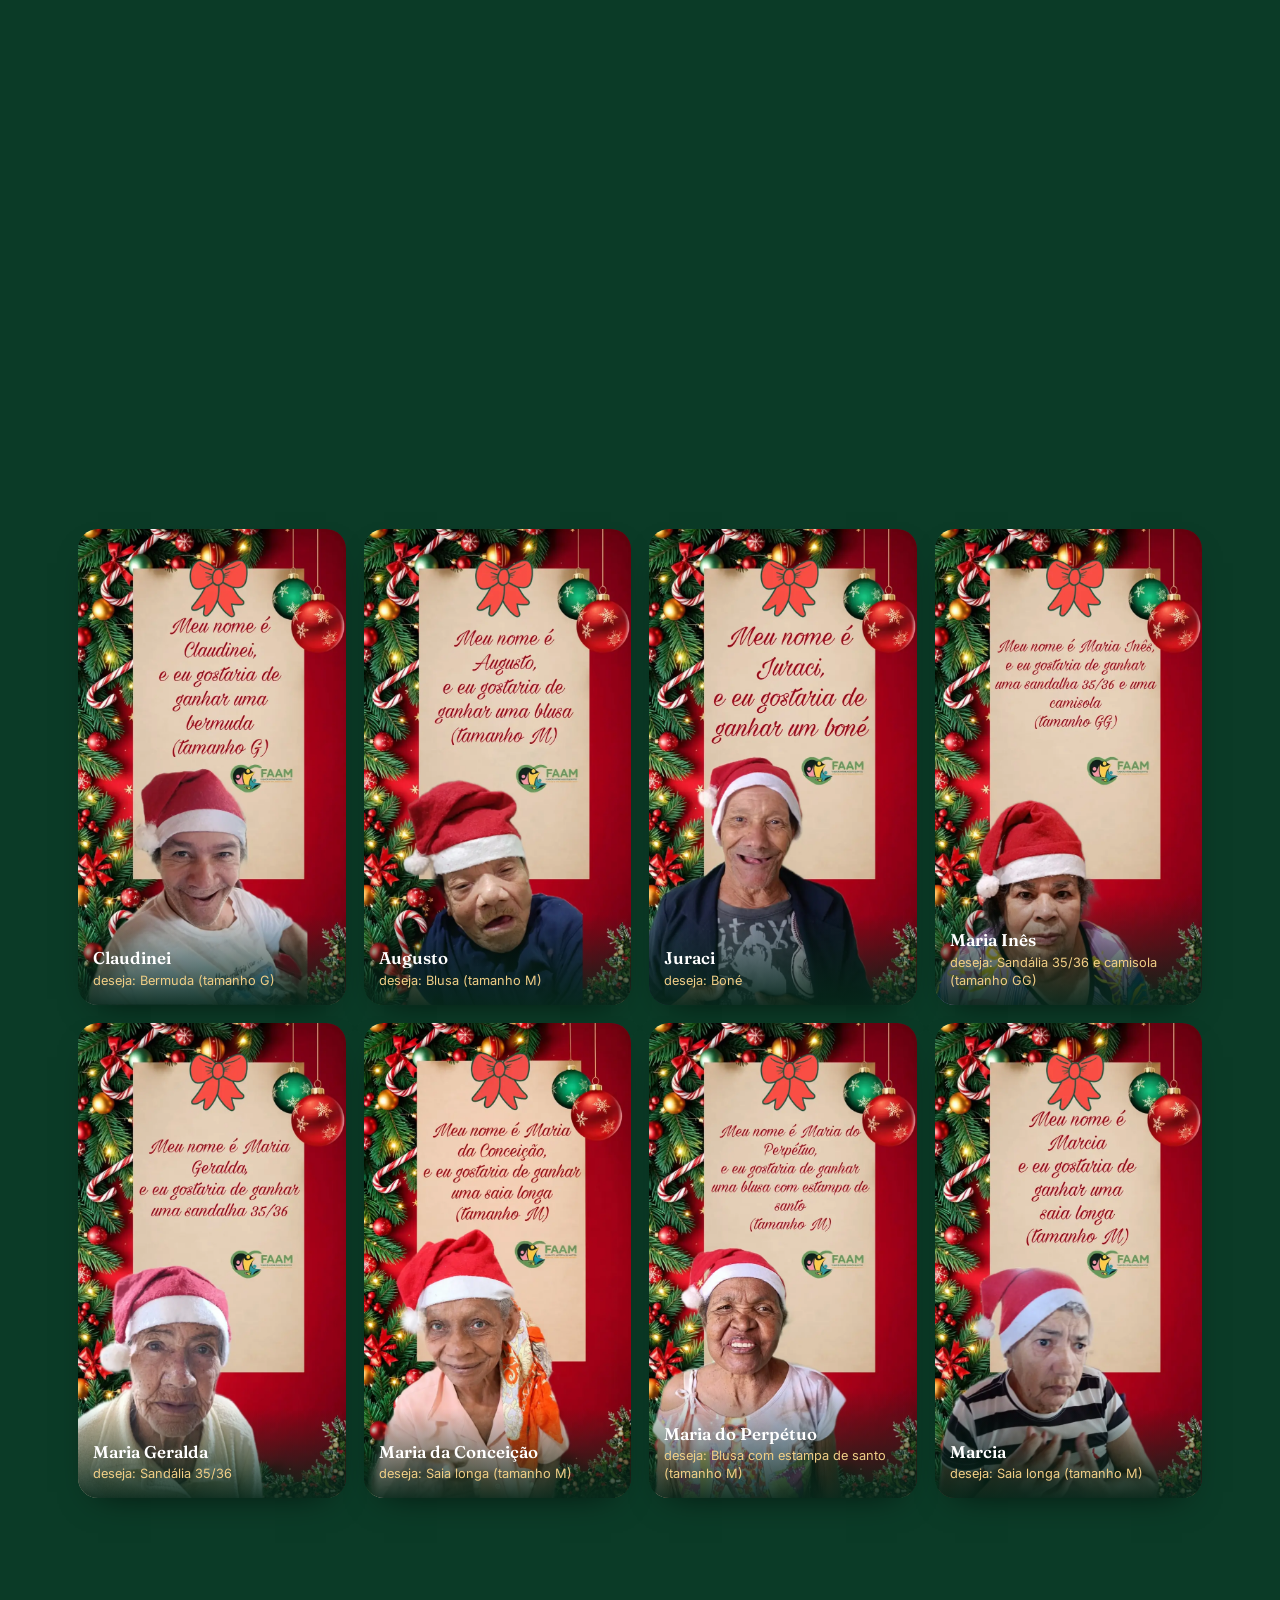
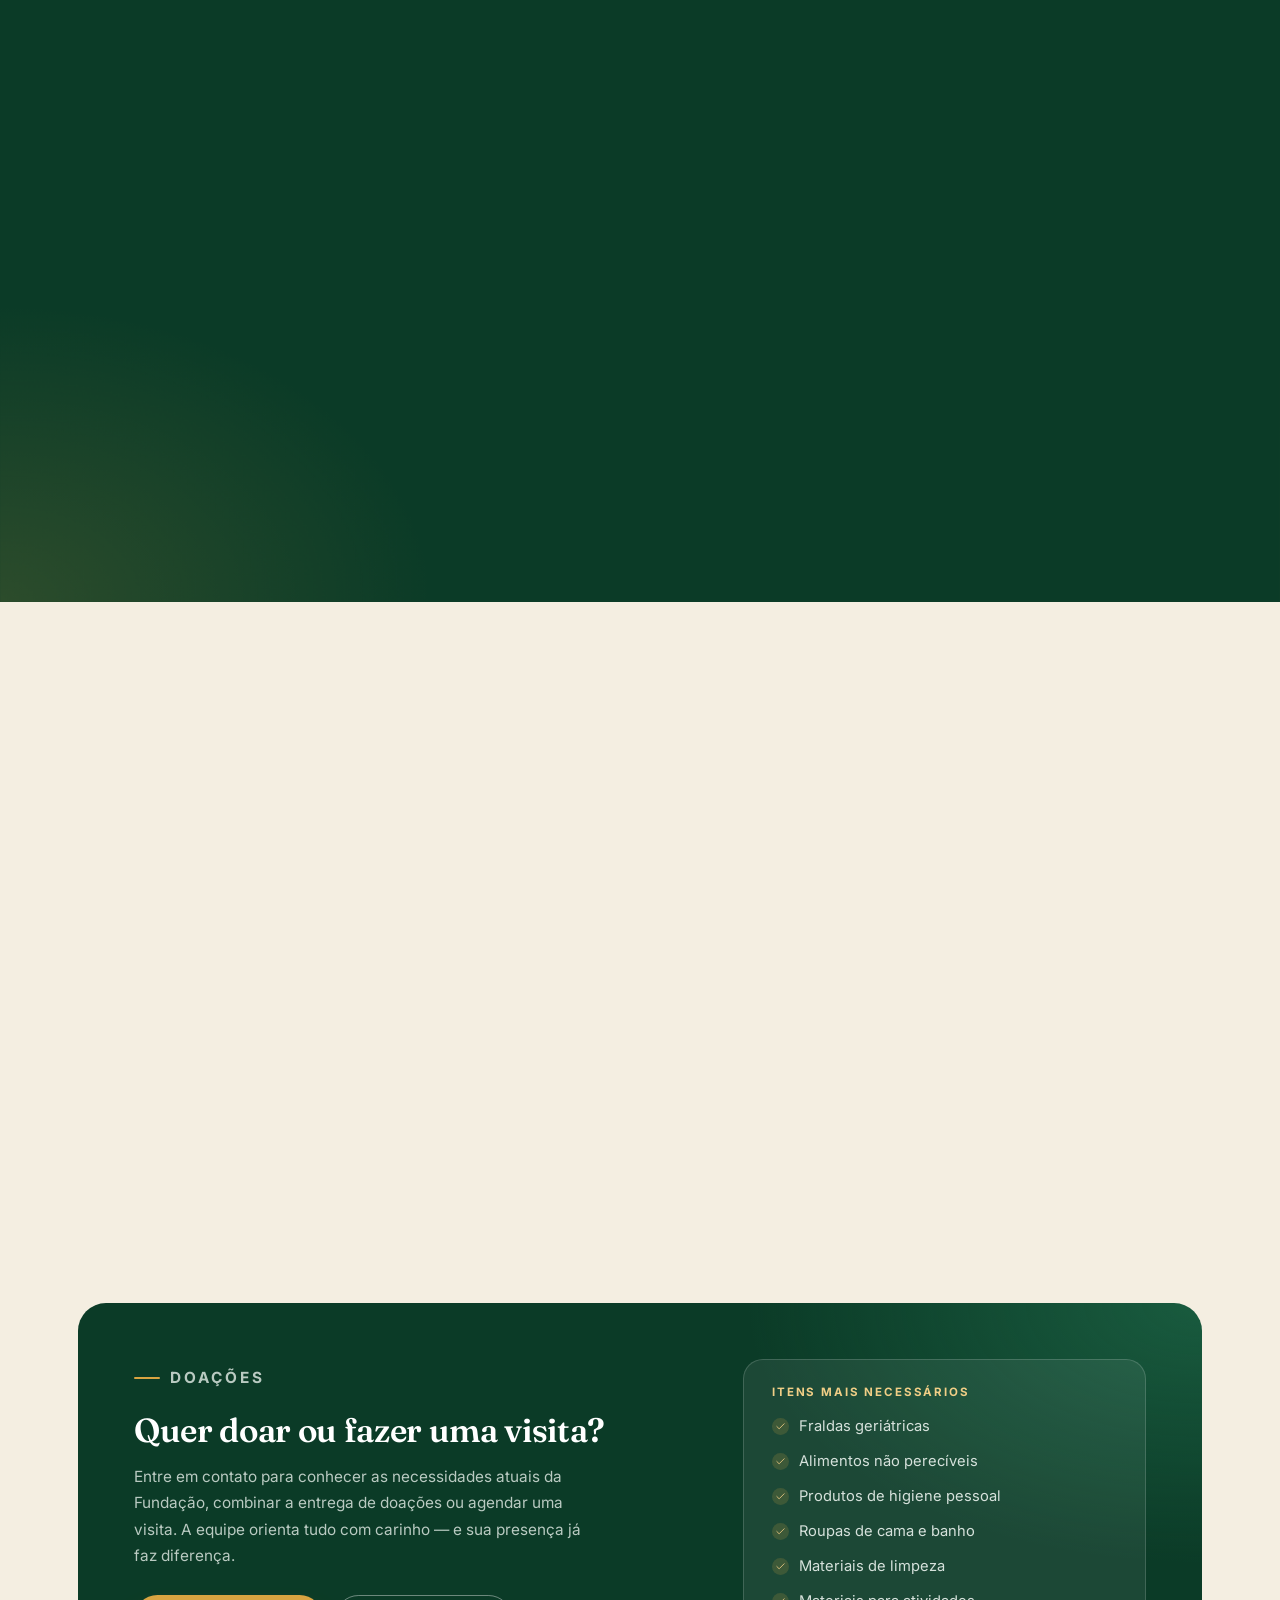
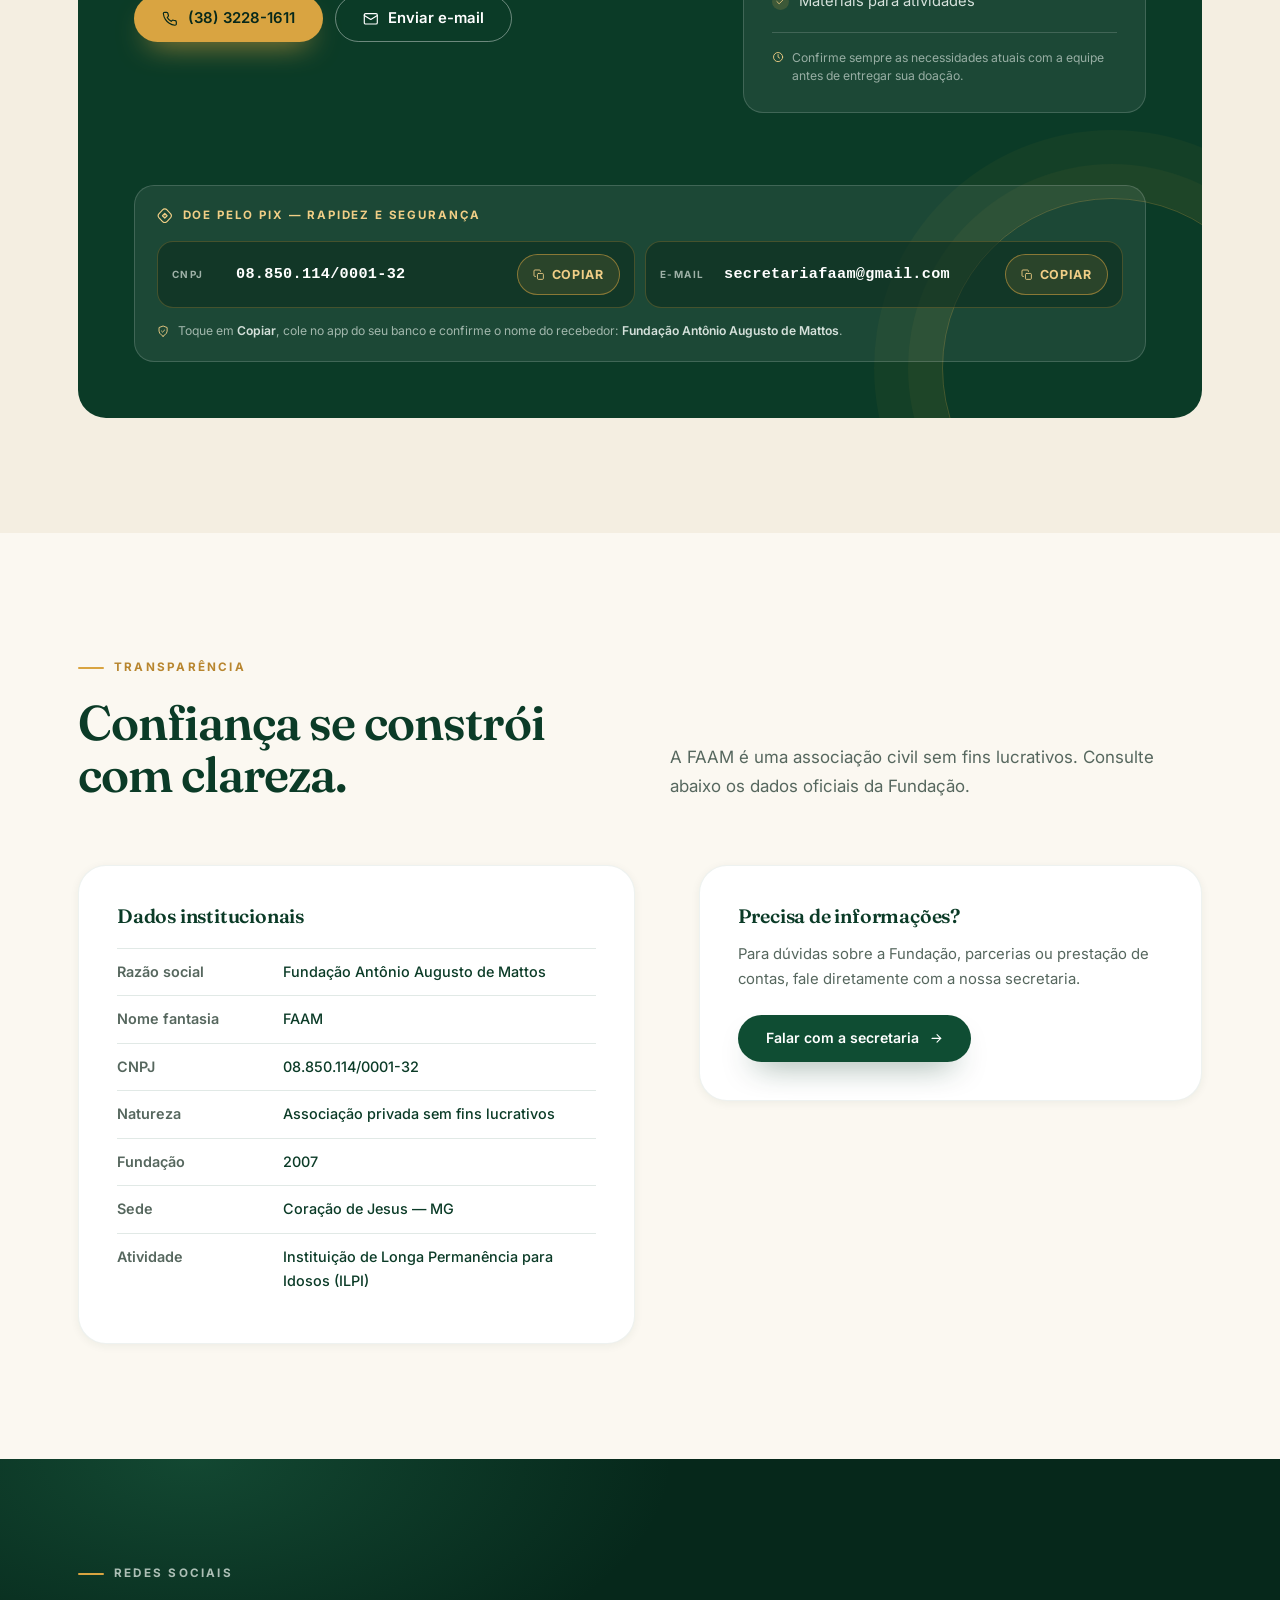
==== commit 042f70ca: "Adiciona 28 novas fotos à galeria da FAAM - Copia fotos da pasta 'novas' para images/galeria/ - Reno" ====
--- a/index.html
+++ b/index.html
@@ -343,9 +343,7 @@
     </section>
 
     <!-- Galeria -->
-    <!-- SEÇÃO DA GALERIA DESATIVADA por enquanto (campanha de Natal no lugar).
-         Para voltar: tirar o atributo hidden da linha abaixo. -->
-    <section class="section" id="galeria" hidden>
+    <section class="section" id="galeria">
       <div class="container">
         <div class="section__head">
           <div>
@@ -462,6 +460,258 @@
             <picture>
               <source srcset="images/galeria/12-danca-e-alegria-no-arraia.webp" type="image/webp">
               <img src="images/galeria/12-danca-e-alegria-no-arraia.jpg" alt="Equipe e moradores dançando de chapéu no Arraiá da FAAM" loading="lazy" width="1000" height="2222">
+            </picture>
+            <span class="galeria__hover" aria-hidden="true">
+              <svg class="icon"><use href="#i-sparkle"></use></svg>
+            </span>
+          </button>
+          <button class="galeria__item reveal" type="button" data-index="12" data-caption="Nova foto 01 · 2026" aria-label="Ampliar foto: Nova foto 01" style="--d:.6s">
+            <picture>
+              <source srcset="images/galeria/13-nova-foto-01.webp" type="image/webp">
+              <img src="images/galeria/13-nova-foto-01.jpg" alt="Nova foto da FAAM" loading="lazy" width="1000" height="1000">
+            </picture>
+            <span class="galeria__hover" aria-hidden="true">
+              <svg class="icon"><use href="#i-sparkle"></use></svg>
+            </span>
+          </button>
+          <button class="galeria__item reveal" type="button" data-index="13" data-caption="Nova foto 02 · 2026" aria-label="Ampliar foto: Nova foto 02" style="--d:.65s">
+            <picture>
+              <source srcset="images/galeria/14-nova-foto-02.webp" type="image/webp">
+              <img src="images/galeria/14-nova-foto-02.jpg" alt="Nova foto da FAAM" loading="lazy" width="1000" height="1000">
+            </picture>
+            <span class="galeria__hover" aria-hidden="true">
+              <svg class="icon"><use href="#i-sparkle"></use></svg>
+            </span>
+          </button>
+          <button class="galeria__item reveal" type="button" data-index="14" data-caption="Nova foto 03 · 2026" aria-label="Ampliar foto: Nova foto 03" style="--d:.7s">
+            <picture>
+              <source srcset="images/galeria/15-nova-foto-03.webp" type="image/webp">
+              <img src="images/galeria/15-nova-foto-03.jpg" alt="Nova foto da FAAM" loading="lazy" width="1000" height="1000">
+            </picture>
+            <span class="galeria__hover" aria-hidden="true">
+              <svg class="icon"><use href="#i-sparkle"></use></svg>
+            </span>
+          </button>
+          <button class="galeria__item reveal" type="button" data-index="15" data-caption="Nova foto 04 · 2026" aria-label="Ampliar foto: Nova foto 04" style="--d:.75s">
+            <picture>
+              <source srcset="images/galeria/16-nova-foto-04.webp" type="image/webp">
+              <img src="images/galeria/16-nova-foto-04.jpg" alt="Nova foto da FAAM" loading="lazy" width="1000" height="1000">
+            </picture>
+            <span class="galeria__hover" aria-hidden="true">
+              <svg class="icon"><use href="#i-sparkle"></use></svg>
+            </span>
+          </button>
+          <button class="galeria__item reveal" type="button" data-index="16" data-caption="Nova foto 05 · 2026" aria-label="Ampliar foto: Nova foto 05" style="--d:.8s">
+            <picture>
+              <source srcset="images/galeria/17-nova-foto-05.webp" type="image/webp">
+              <img src="images/galeria/17-nova-foto-05.jpg" alt="Nova foto da FAAM" loading="lazy" width="1000" height="1000">
+            </picture>
+            <span class="galeria__hover" aria-hidden="true">
+              <svg class="icon"><use href="#i-sparkle"></use></svg>
+            </span>
+          </button>
+          <button class="galeria__item reveal" type="button" data-index="17" data-caption="Nova foto 06 · 2026" aria-label="Ampliar foto: Nova foto 06" style="--d:.85s">
+            <picture>
+              <source srcset="images/galeria/18-nova-foto-06.webp" type="image/webp">
+              <img src="images/galeria/18-nova-foto-06.jpg" alt="Nova foto da FAAM" loading="lazy" width="1000" height="1000">
+            </picture>
+            <span class="galeria__hover" aria-hidden="true">
+              <svg class="icon"><use href="#i-sparkle"></use></svg>
+            </span>
+          </button>
+          <button class="galeria__item reveal" type="button" data-index="18" data-caption="Nova foto 07 · 2026" aria-label="Ampliar foto: Nova foto 07" style="--d:.9s">
+            <picture>
+              <source srcset="images/galeria/19-nova-foto-07.webp" type="image/webp">
+              <img src="images/galeria/19-nova-foto-07.jpg" alt="Nova foto da FAAM" loading="lazy" width="1000" height="1000">
+            </picture>
+            <span class="galeria__hover" aria-hidden="true">
+              <svg class="icon"><use href="#i-sparkle"></use></svg>
+            </span>
+          </button>
+          <button class="galeria__item reveal" type="button" data-index="19" data-caption="Nova foto 08 · 2026" aria-label="Ampliar foto: Nova foto 08" style="--d:.95s">
+            <picture>
+              <source srcset="images/galeria/20-nova-foto-08.webp" type="image/webp">
+              <img src="images/galeria/20-nova-foto-08.jpg" alt="Nova foto da FAAM" loading="lazy" width="1000" height="1000">
+            </picture>
+            <span class="galeria__hover" aria-hidden="true">
+              <svg class="icon"><use href="#i-sparkle"></use></svg>
+            </span>
+          </button>
+          <button class="galeria__item reveal" type="button" data-index="20" data-caption="Nova foto 09 · 2026" aria-label="Ampliar foto: Nova foto 09" style="--d:1s">
+            <picture>
+              <source srcset="images/galeria/21-nova-foto-09.webp" type="image/webp">
+              <img src="images/galeria/21-nova-foto-09.jpg" alt="Nova foto da FAAM" loading="lazy" width="1000" height="1000">
+            </picture>
+            <span class="galeria__hover" aria-hidden="true">
+              <svg class="icon"><use href="#i-sparkle"></use></svg>
+            </span>
+          </button>
+          <button class="galeria__item reveal" type="button" data-index="21" data-caption="Nova foto 10 · 2026" aria-label="Ampliar foto: Nova foto 10" style="--d:1.05s">
+            <picture>
+              <source srcset="images/galeria/22-nova-foto-10.webp" type="image/webp">
+              <img src="images/galeria/22-nova-foto-10.jpg" alt="Nova foto da FAAM" loading="lazy" width="1000" height="1000">
+            </picture>
+            <span class="galeria__hover" aria-hidden="true">
+              <svg class="icon"><use href="#i-sparkle"></use></svg>
+            </span>
+          </button>
+          <button class="galeria__item reveal" type="button" data-index="22" data-caption="Nova foto 11 · 2026" aria-label="Ampliar foto: Nova foto 11" style="--d:1.1s">
+            <picture>
+              <source srcset="images/galeria/23-nova-foto-11.webp" type="image/webp">
+              <img src="images/galeria/23-nova-foto-11.jpg" alt="Nova foto da FAAM" loading="lazy" width="1000" height="1000">
+            </picture>
+            <span class="galeria__hover" aria-hidden="true">
+              <svg class="icon"><use href="#i-sparkle"></use></svg>
+            </span>
+          </button>
+          <button class="galeria__item reveal" type="button" data-index="23" data-caption="Nova foto 12 · 2026" aria-label="Ampliar foto: Nova foto 12" style="--d:1.15s">
+            <picture>
+              <source srcset="images/galeria/24-nova-foto-12.webp" type="image/webp">
+              <img src="images/galeria/24-nova-foto-12.jpg" alt="Nova foto da FAAM" loading="lazy" width="1000" height="1000">
+            </picture>
+            <span class="galeria__hover" aria-hidden="true">
+              <svg class="icon"><use href="#i-sparkle"></use></svg>
+            </span>
+          </button>
+          <button class="galeria__item reveal" type="button" data-index="24" data-caption="Nova foto 13 · 2026" aria-label="Ampliar foto: Nova foto 13" style="--d:1.2s">
+            <picture>
+              <source srcset="images/galeria/25-nova-foto-13.webp" type="image/webp">
+              <img src="images/galeria/25-nova-foto-13.jpg" alt="Nova foto da FAAM" loading="lazy" width="1000" height="1000">
+            </picture>
+            <span class="galeria__hover" aria-hidden="true">
+              <svg class="icon"><use href="#i-sparkle"></use></svg>
+            </span>
+          </button>
+          <button class="galeria__item reveal" type="button" data-index="25" data-caption="Nova foto 14 · 2026" aria-label="Ampliar foto: Nova foto 14" style="--d:1.25s">
+            <picture>
+              <source srcset="images/galeria/26-nova-foto-14.webp" type="image/webp">
+              <img src="images/galeria/26-nova-foto-14.jpg" alt="Nova foto da FAAM" loading="lazy" width="1000" height="1000">
+            </picture>
+            <span class="galeria__hover" aria-hidden="true">
+              <svg class="icon"><use href="#i-sparkle"></use></svg>
+            </span>
+          </button>
+          <button class="galeria__item reveal" type="button" data-index="26" data-caption="Nova foto 15 · 2026" aria-label="Ampliar foto: Nova foto 15" style="--d:1.3s">
+            <picture>
+              <source srcset="images/galeria/27-nova-foto-15.webp" type="image/webp">
+              <img src="images/galeria/27-nova-foto-15.jpg" alt="Nova foto da FAAM" loading="lazy" width="1000" height="1000">
+            </picture>
+            <span class="galeria__hover" aria-hidden="true">
+              <svg class="icon"><use href="#i-sparkle"></use></svg>
+            </span>
+          </button>
+          <button class="galeria__item reveal" type="button" data-index="27" data-caption="Nova foto 16 · 2026" aria-label="Ampliar foto: Nova foto 16" style="--d:1.35s">
+            <picture>
+              <source srcset="images/galeria/28-nova-foto-16.webp" type="image/webp">
+              <img src="images/galeria/28-nova-foto-16.jpg" alt="Nova foto da FAAM" loading="lazy" width="1000" height="1000">
+            </picture>
+            <span class="galeria__hover" aria-hidden="true">
+              <svg class="icon"><use href="#i-sparkle"></use></svg>
+            </span>
+          </button>
+          <button class="galeria__item reveal" type="button" data-index="28" data-caption="Nova foto 17 · 2026" aria-label="Ampliar foto: Nova foto 17" style="--d:1.4s">
+            <picture>
+              <source srcset="images/galeria/29-nova-foto-17.webp" type="image/webp">
+              <img src="images/galeria/29-nova-foto-17.jpg" alt="Nova foto da FAAM" loading="lazy" width="1000" height="1000">
+            </picture>
+            <span class="galeria__hover" aria-hidden="true">
+              <svg class="icon"><use href="#i-sparkle"></use></svg>
+            </span>
+          </button>
+          <button class="galeria__item reveal" type="button" data-index="29" data-caption="Nova foto 18 · 2026" aria-label="Ampliar foto: Nova foto 18" style="--d:1.45s">
+            <picture>
+              <source srcset="images/galeria/30-nova-foto-18.webp" type="image/webp">
+              <img src="images/galeria/30-nova-foto-18.jpg" alt="Nova foto da FAAM" loading="lazy" width="1000" height="1000">
+            </picture>
+            <span class="galeria__hover" aria-hidden="true">
+              <svg class="icon"><use href="#i-sparkle"></use></svg>
+            </span>
+          </button>
+          <button class="galeria__item reveal" type="button" data-index="30" data-caption="Nova foto 19 · 2026" aria-label="Ampliar foto: Nova foto 19" style="--d:1.5s">
+            <picture>
+              <source srcset="images/galeria/31-nova-foto-19.webp" type="image/webp">
+              <img src="images/galeria/31-nova-foto-19.jpg" alt="Nova foto da FAAM" loading="lazy" width="1000" height="1000">
+            </picture>
+            <span class="galeria__hover" aria-hidden="true">
+              <svg class="icon"><use href="#i-sparkle"></use></svg>
+            </span>
+          </button>
+          <button class="galeria__item reveal" type="button" data-index="31" data-caption="Nova foto 20 · 2026" aria-label="Ampliar foto: Nova foto 20" style="--d:1.55s">
+            <picture>
+              <source srcset="images/galeria/32-nova-foto-20.webp" type="image/webp">
+              <img src="images/galeria/32-nova-foto-20.jpg" alt="Nova foto da FAAM" loading="lazy" width="1000" height="1000">
+            </picture>
+            <span class="galeria__hover" aria-hidden="true">
+              <svg class="icon"><use href="#i-sparkle"></use></svg>
+            </span>
+          </button>
+          <button class="galeria__item reveal" type="button" data-index="32" data-caption="Nova foto 21 · 2026" aria-label="Ampliar foto: Nova foto 21" style="--d:1.6s">
+            <picture>
+              <source srcset="images/galeria/33-nova-foto-21.webp" type="image/webp">
+              <img src="images/galeria/33-nova-foto-21.jpg" alt="Nova foto da FAAM" loading="lazy" width="1000" height="1000">
+            </picture>
+            <span class="galeria__hover" aria-hidden="true">
+              <svg class="icon"><use href="#i-sparkle"></use></svg>
+            </span>
+          </button>
+          <button class="galeria__item reveal" type="button" data-index="33" data-caption="Nova foto 22 · 2026" aria-label="Ampliar foto: Nova foto 22" style="--d:1.65s">
+            <picture>
+              <source srcset="images/galeria/34-nova-foto-22.webp" type="image/webp">
+              <img src="images/galeria/34-nova-foto-22.jpg" alt="Nova foto da FAAM" loading="lazy" width="1000" height="1000">
+            </picture>
+            <span class="galeria__hover" aria-hidden="true">
+              <svg class="icon"><use href="#i-sparkle"></use></svg>
+            </span>
+          </button>
+          <button class="galeria__item reveal" type="button" data-index="34" data-caption="Nova foto 23 · 2026" aria-label="Ampliar foto: Nova foto 23" style="--d:1.7s">
+            <picture>
+              <source srcset="images/galeria/35-nova-foto-23.webp" type="image/webp">
+              <img src="images/galeria/35-nova-foto-23.jpg" alt="Nova foto da FAAM" loading="lazy" width="1000" height="1000">
+            </picture>
+            <span class="galeria__hover" aria-hidden="true">
+              <svg class="icon"><use href="#i-sparkle"></use></svg>
+            </span>
+          </button>
+          <button class="galeria__item reveal" type="button" data-index="35" data-caption="Nova foto 24 · 2026" aria-label="Ampliar foto: Nova foto 24" style="--d:1.75s">
+            <picture>
+              <source srcset="images/galeria/36-nova-foto-24.webp" type="image/webp">
+              <img src="images/galeria/36-nova-foto-24.jpg" alt="Nova foto da FAAM" loading="lazy" width="1000" height="1000">
+            </picture>
+            <span class="galeria__hover" aria-hidden="true">
+              <svg class="icon"><use href="#i-sparkle"></use></svg>
+            </span>
+          </button>
+          <button class="galeria__item reveal" type="button" data-index="36" data-caption="Nova foto 25 · 2026" aria-label="Ampliar foto: Nova foto 25" style="--d:1.8s">
+            <picture>
+              <source srcset="images/galeria/37-nova-foto-25.webp" type="image/webp">
+              <img src="images/galeria/37-nova-foto-25.jpg" alt="Nova foto da FAAM" loading="lazy" width="1000" height="1000">
+            </picture>
+            <span class="galeria__hover" aria-hidden="true">
+              <svg class="icon"><use href="#i-sparkle"></use></svg>
+            </span>
+          </button>
+          <button class="galeria__item reveal" type="button" data-index="37" data-caption="Nova foto 26 · 2026" aria-label="Ampliar foto: Nova foto 26" style="--d:1.85s">
+            <picture>
+              <source srcset="images/galeria/38-nova-foto-26.webp" type="image/webp">
+              <img src="images/galeria/38-nova-foto-26.jpg" alt="Nova foto da FAAM" loading="lazy" width="1000" height="1000">
+            </picture>
+            <span class="galeria__hover" aria-hidden="true">
+              <svg class="icon"><use href="#i-sparkle"></use></svg>
+            </span>
+          </button>
+          <button class="galeria__item reveal" type="button" data-index="38" data-caption="Nova foto 27 · 2026" aria-label="Ampliar foto: Nova foto 27" style="--d:1.9s">
+            <picture>
+              <source srcset="images/galeria/39-nova-foto-27.webp" type="image/webp">
+              <img src="images/galeria/39-nova-foto-27.jpg" alt="Nova foto da FAAM" loading="lazy" width="1000" height="1000">
+            </picture>
+            <span class="galeria__hover" aria-hidden="true">
+              <svg class="icon"><use href="#i-sparkle"></use></svg>
+            </span>
+          </button>
+          <button class="galeria__item reveal" type="button" data-index="39" data-caption="Nova foto 28 · 2026" aria-label="Ampliar foto: Nova foto 28" style="--d:1.95s">
+            <picture>
+              <source srcset="images/galeria/40-nova-foto-28.webp" type="image/webp">
+              <img src="images/galeria/40-nova-foto-28.jpg" alt="Nova foto da FAAM" loading="lazy" width="1000" height="1000">
             </picture>
             <span class="galeria__hover" aria-hidden="true">
               <svg class="icon"><use href="#i-sparkle"></use></svg>
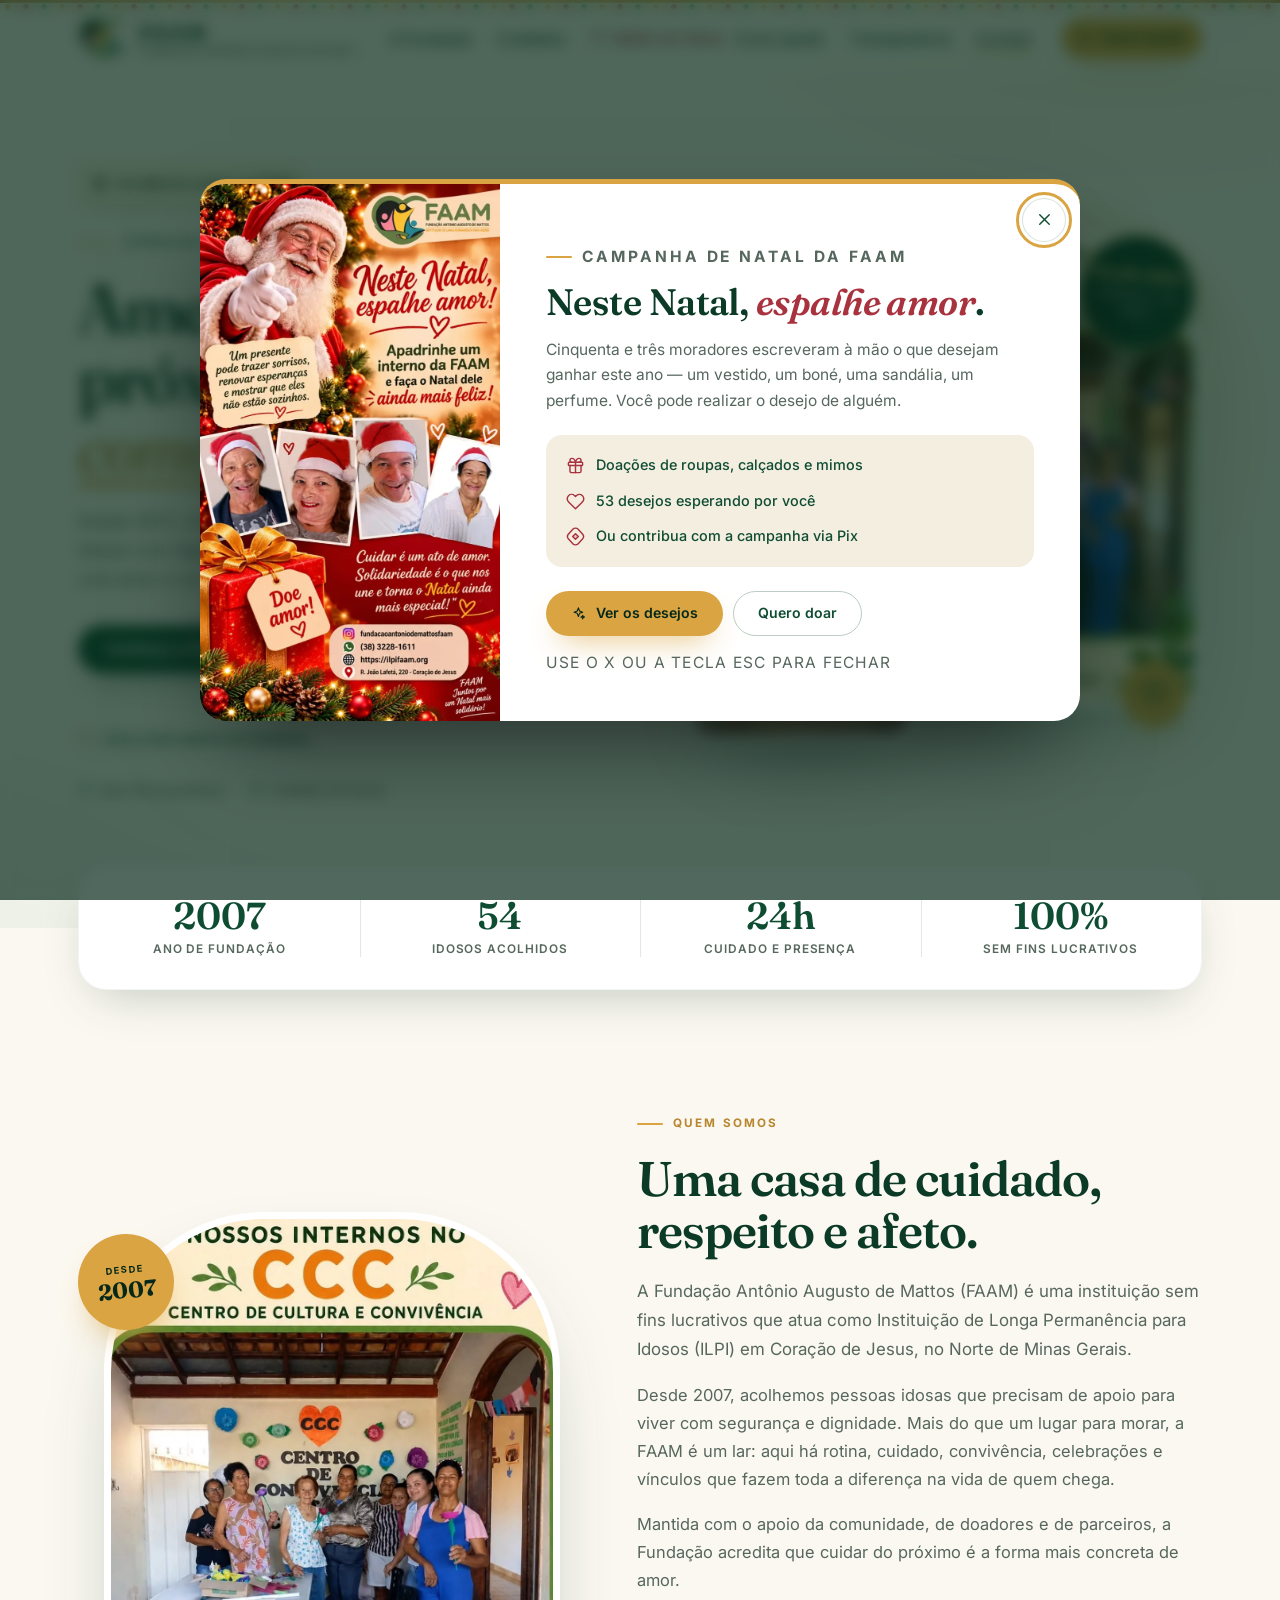
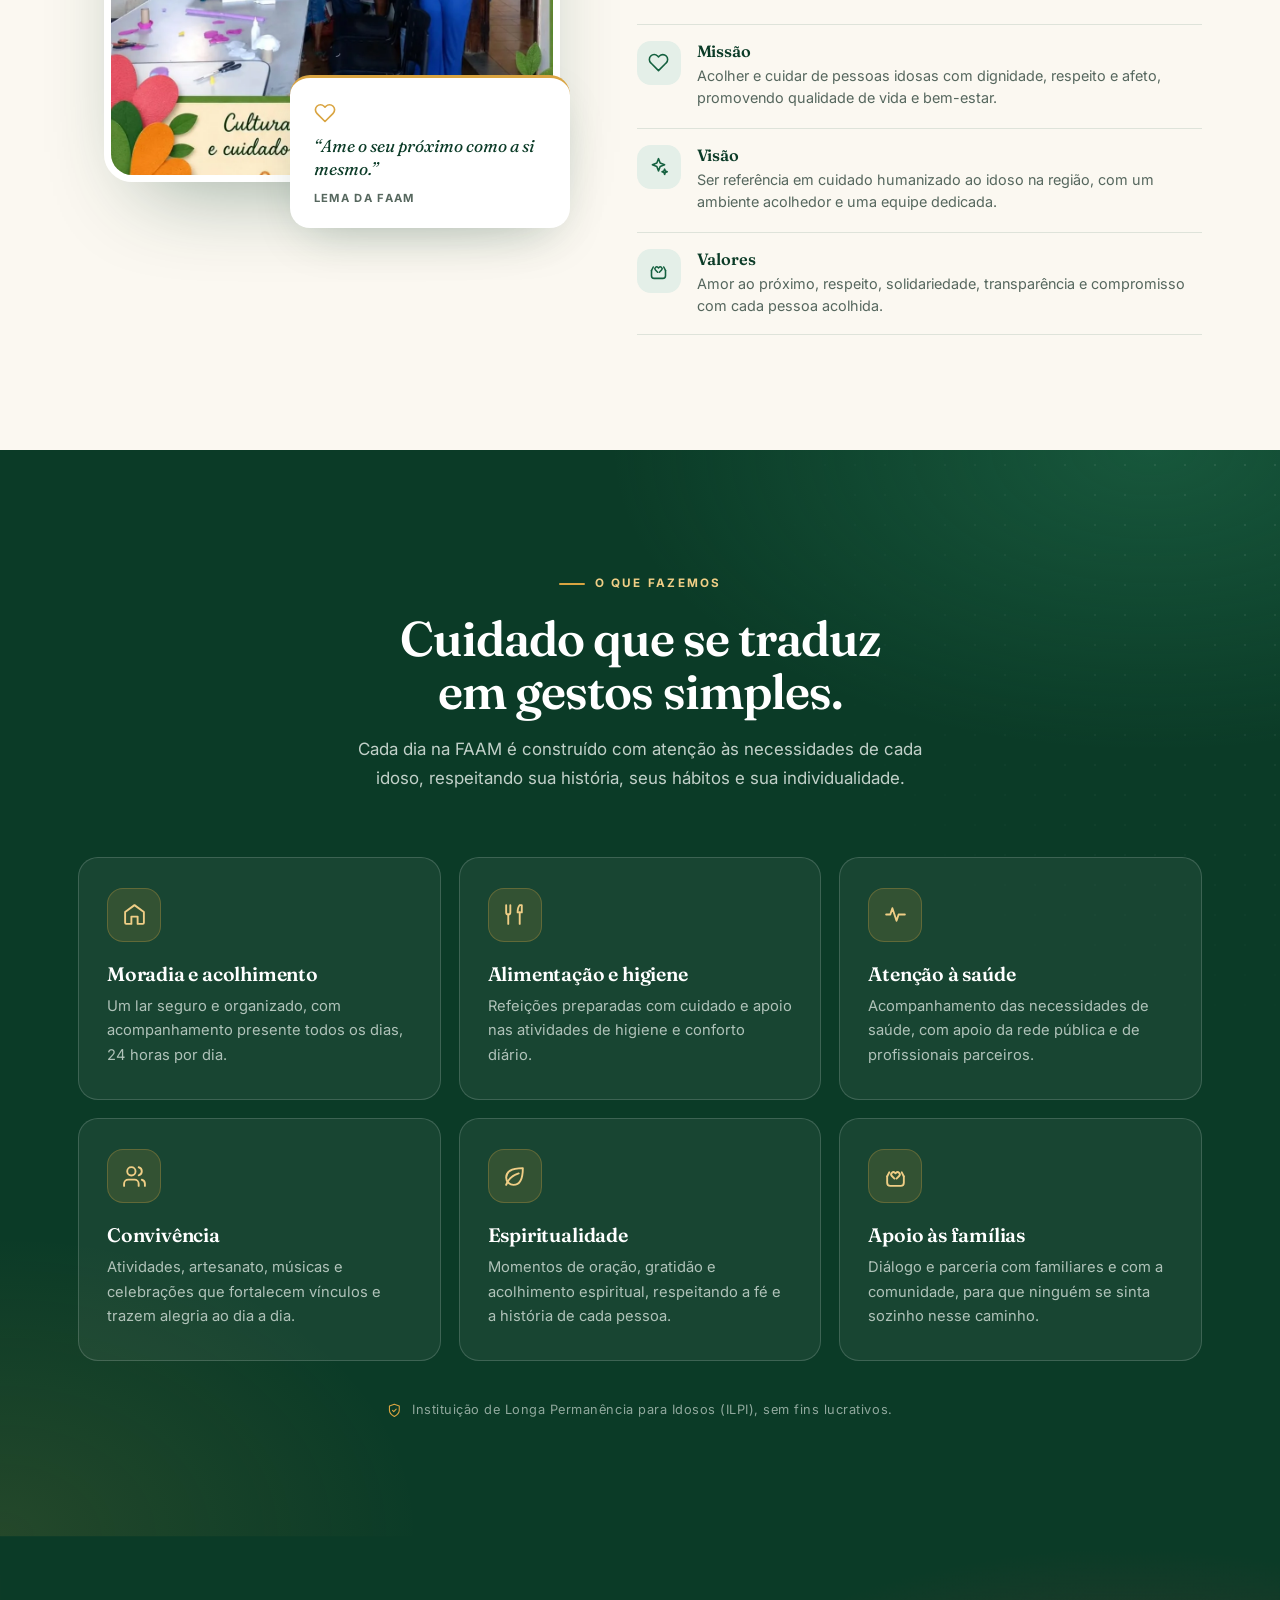
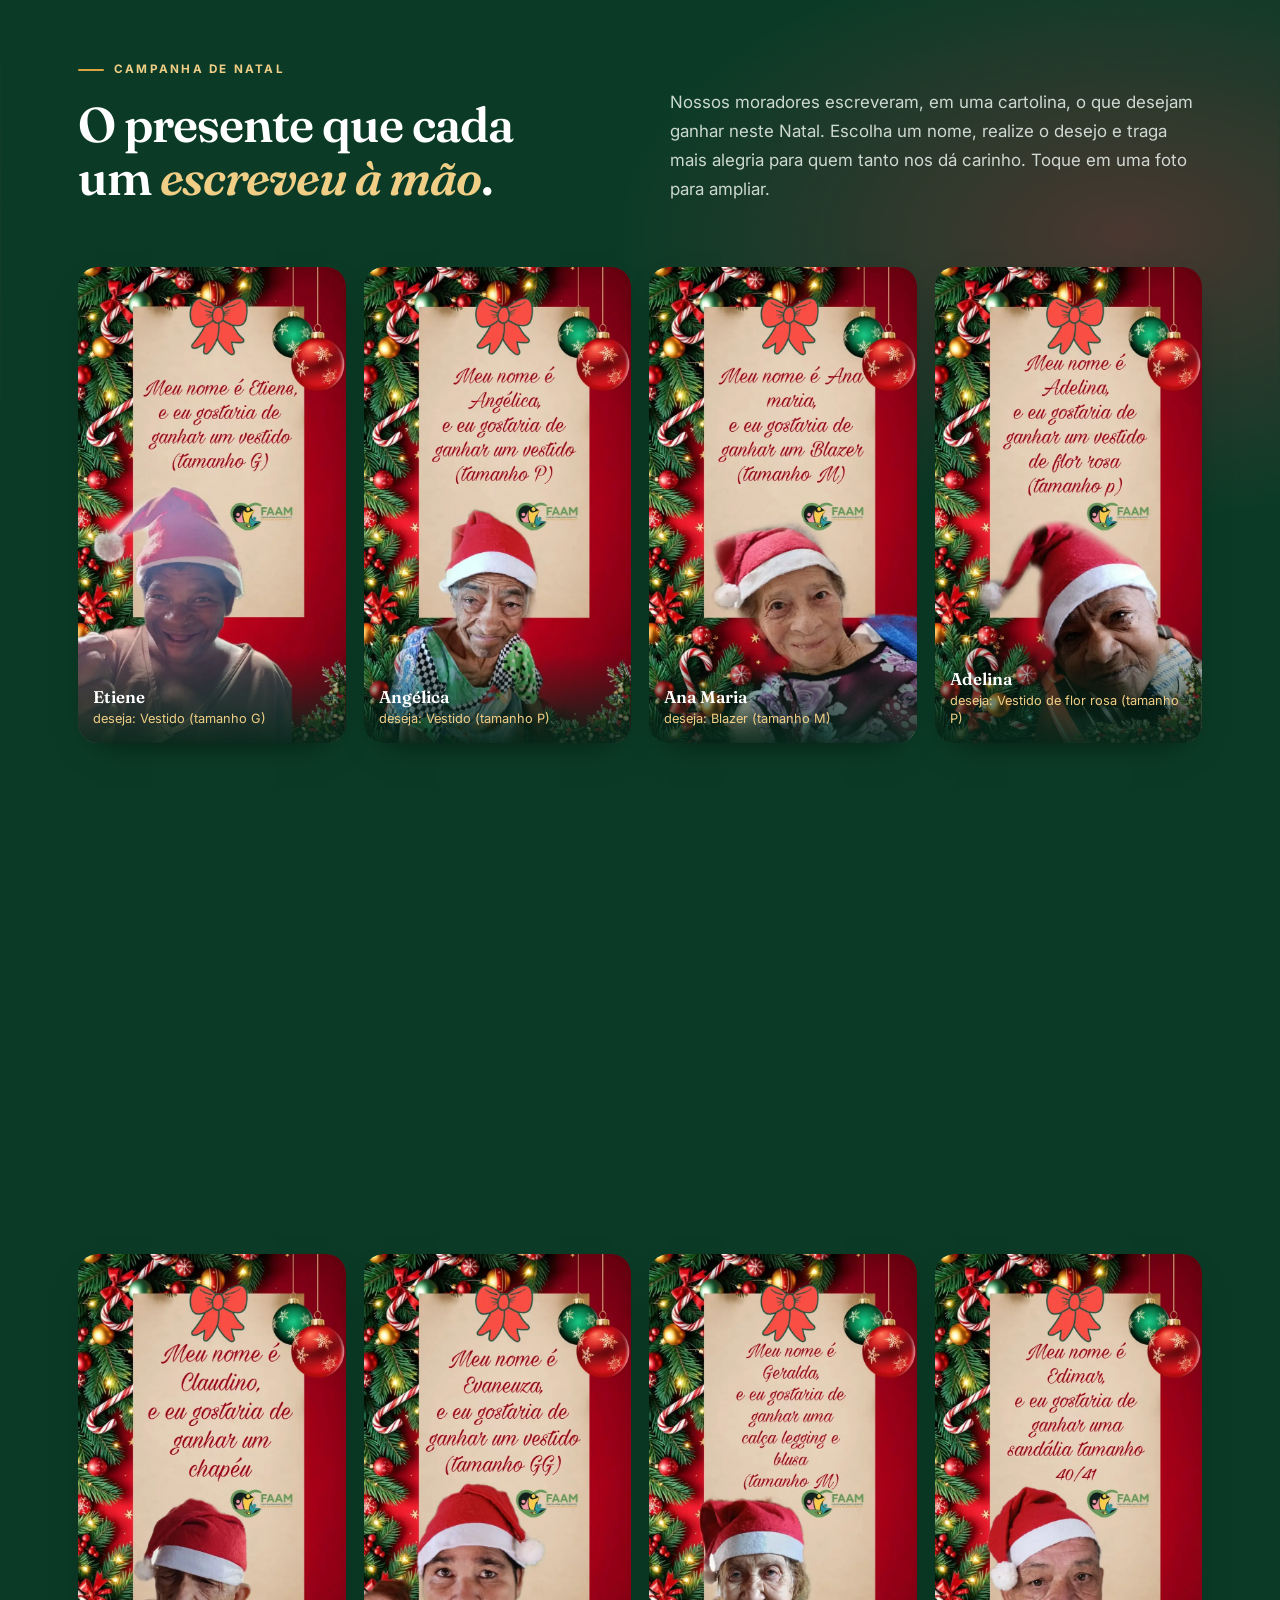
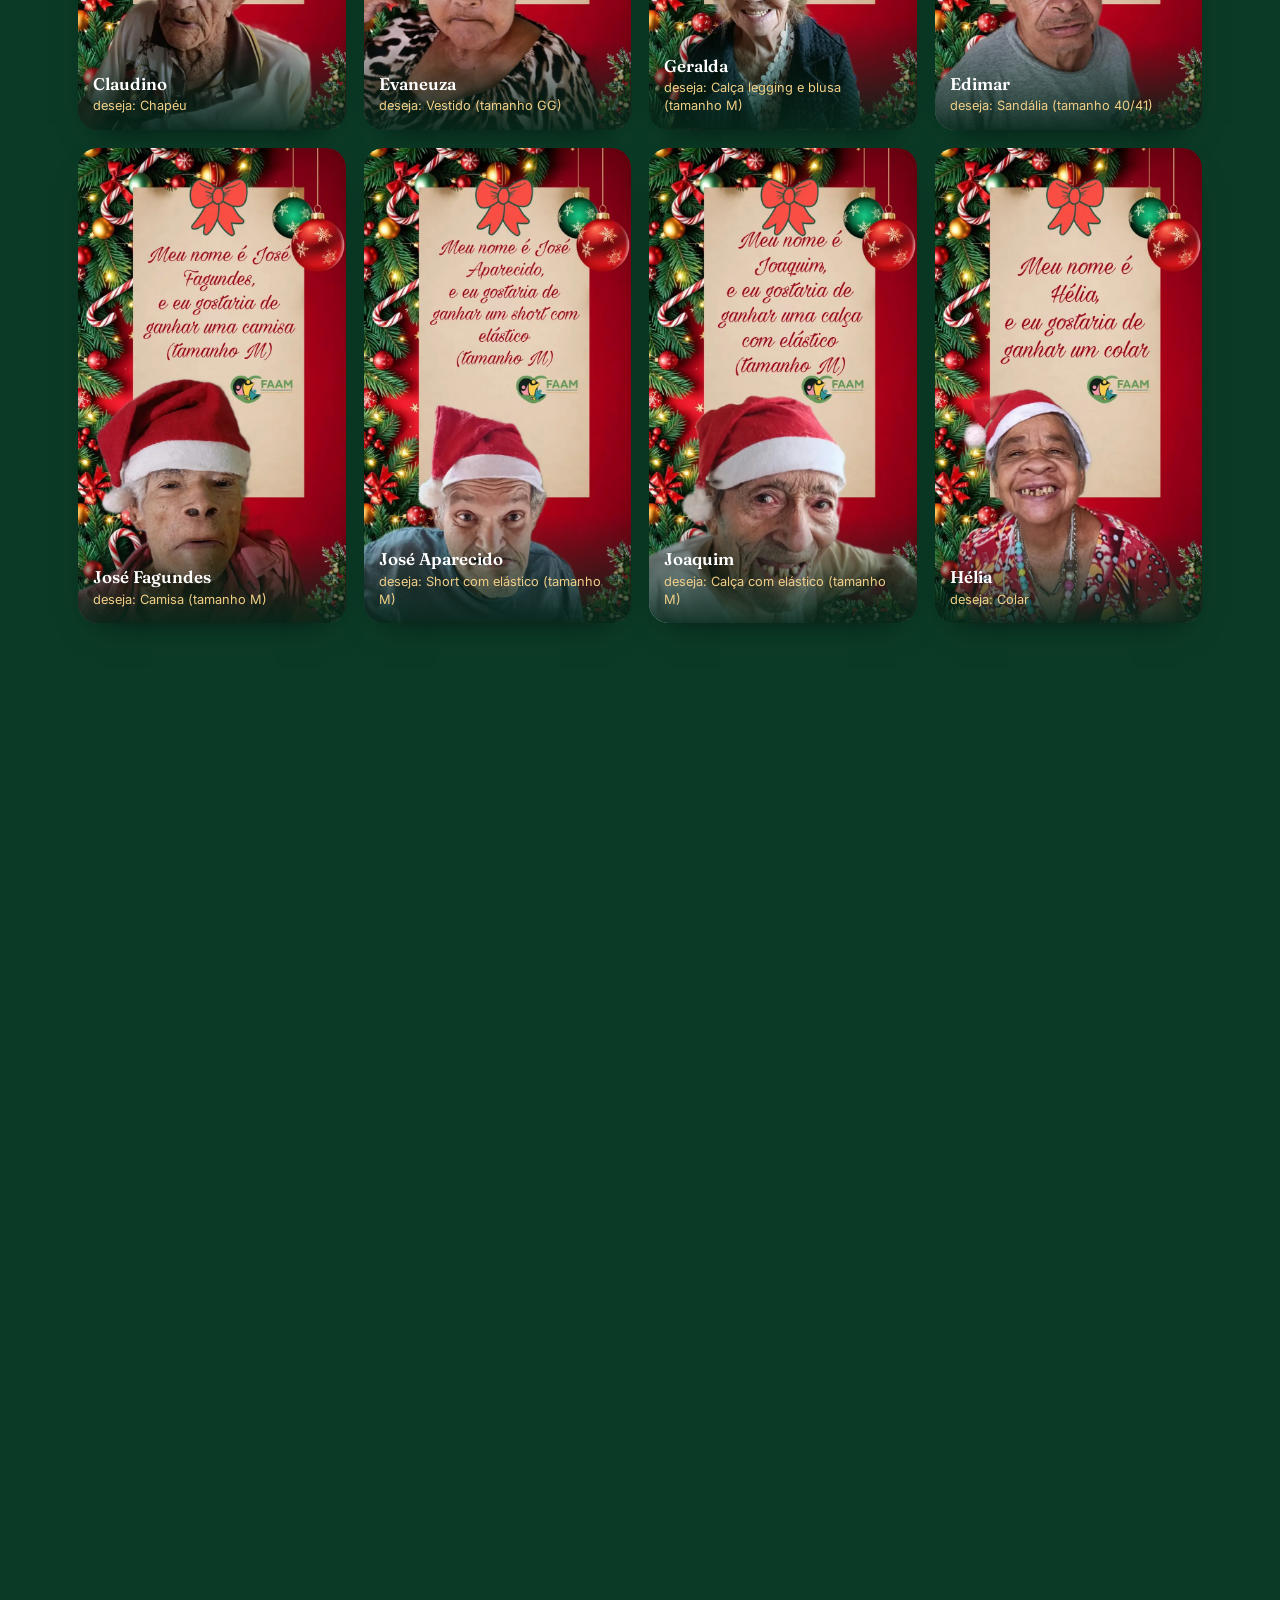
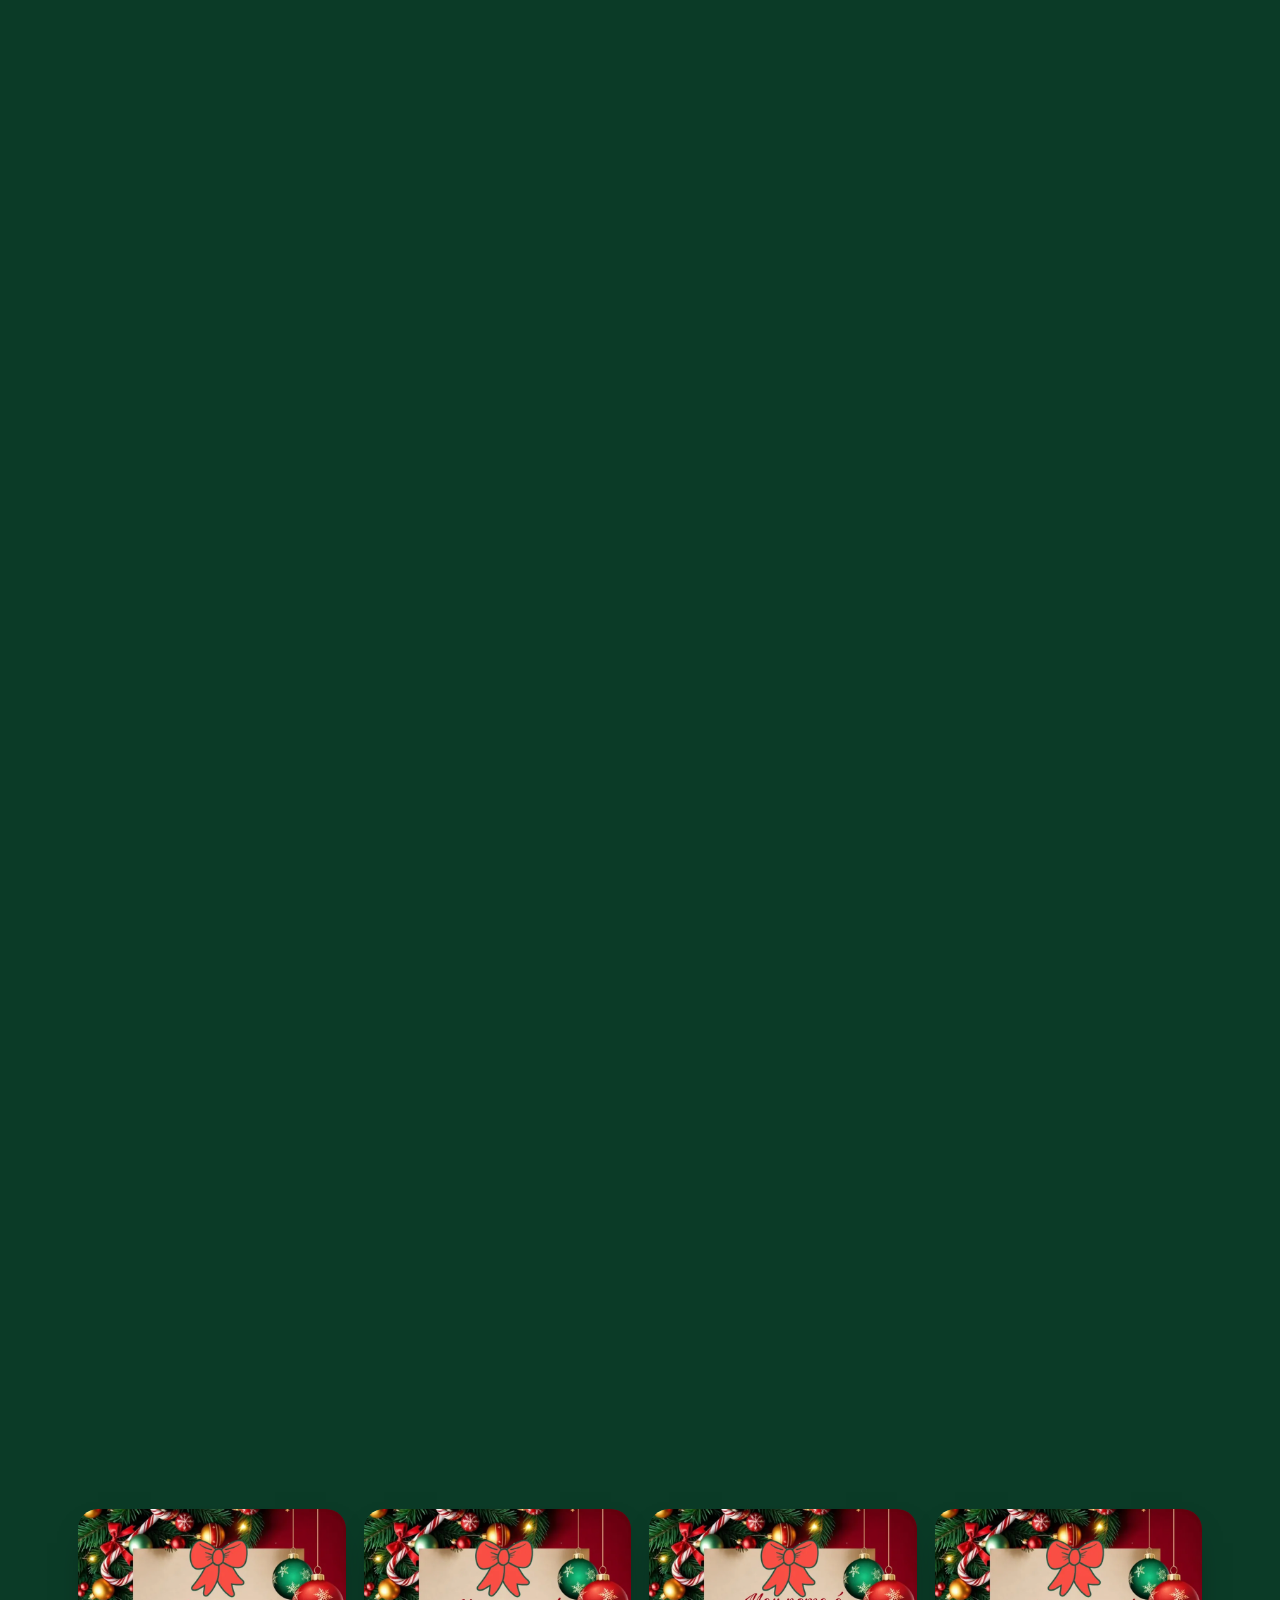
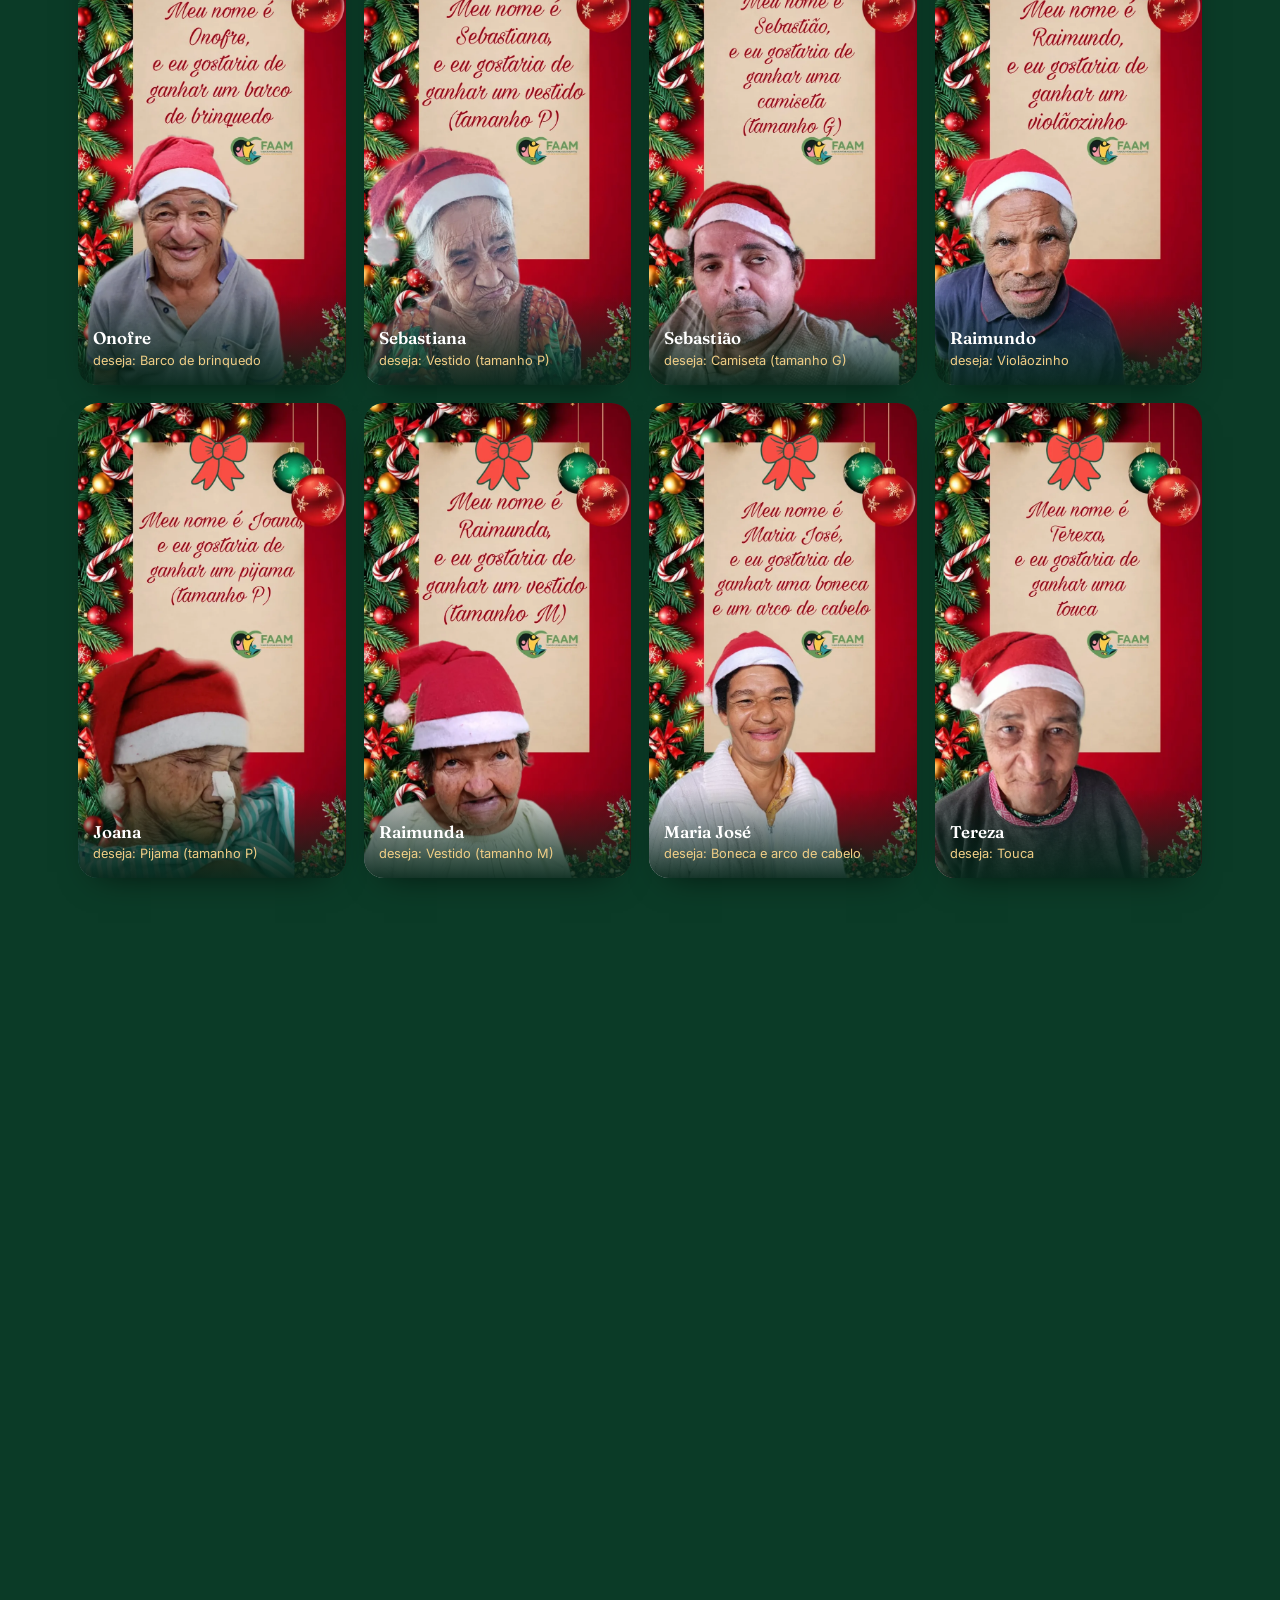
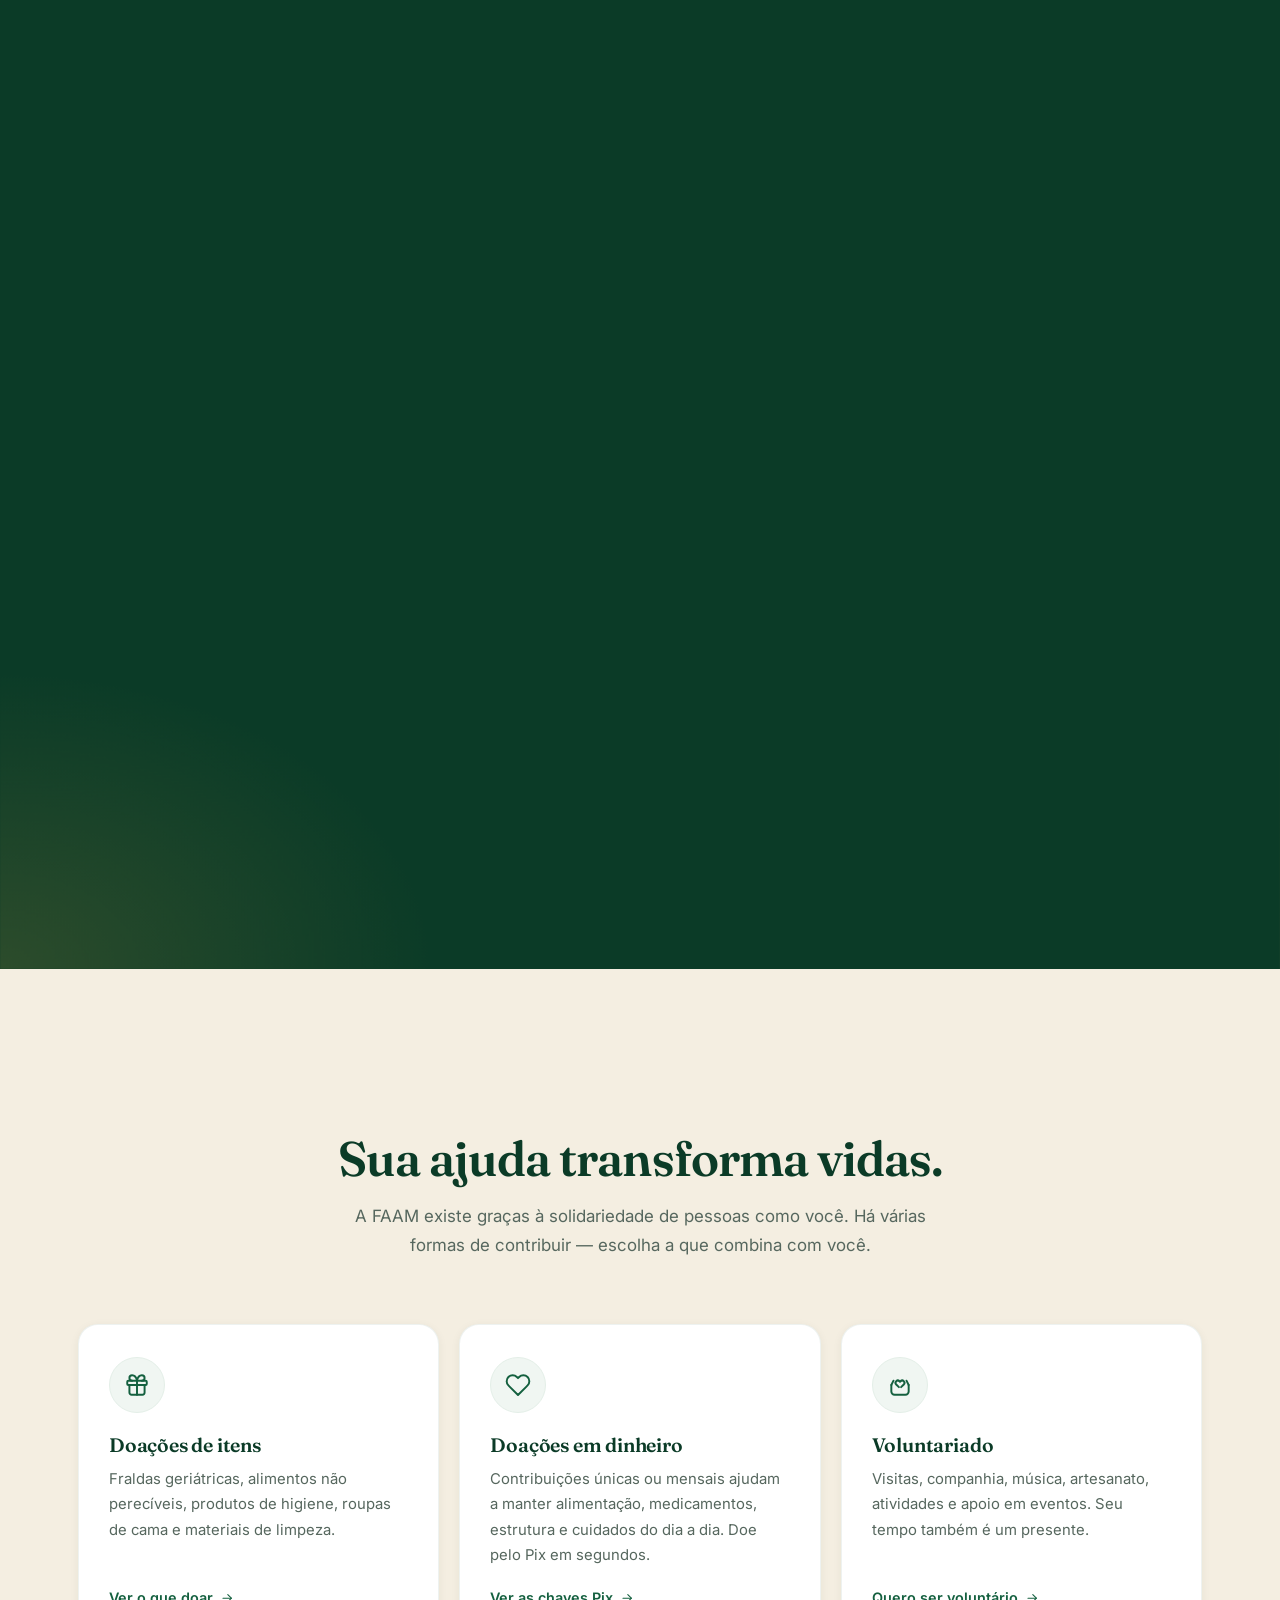
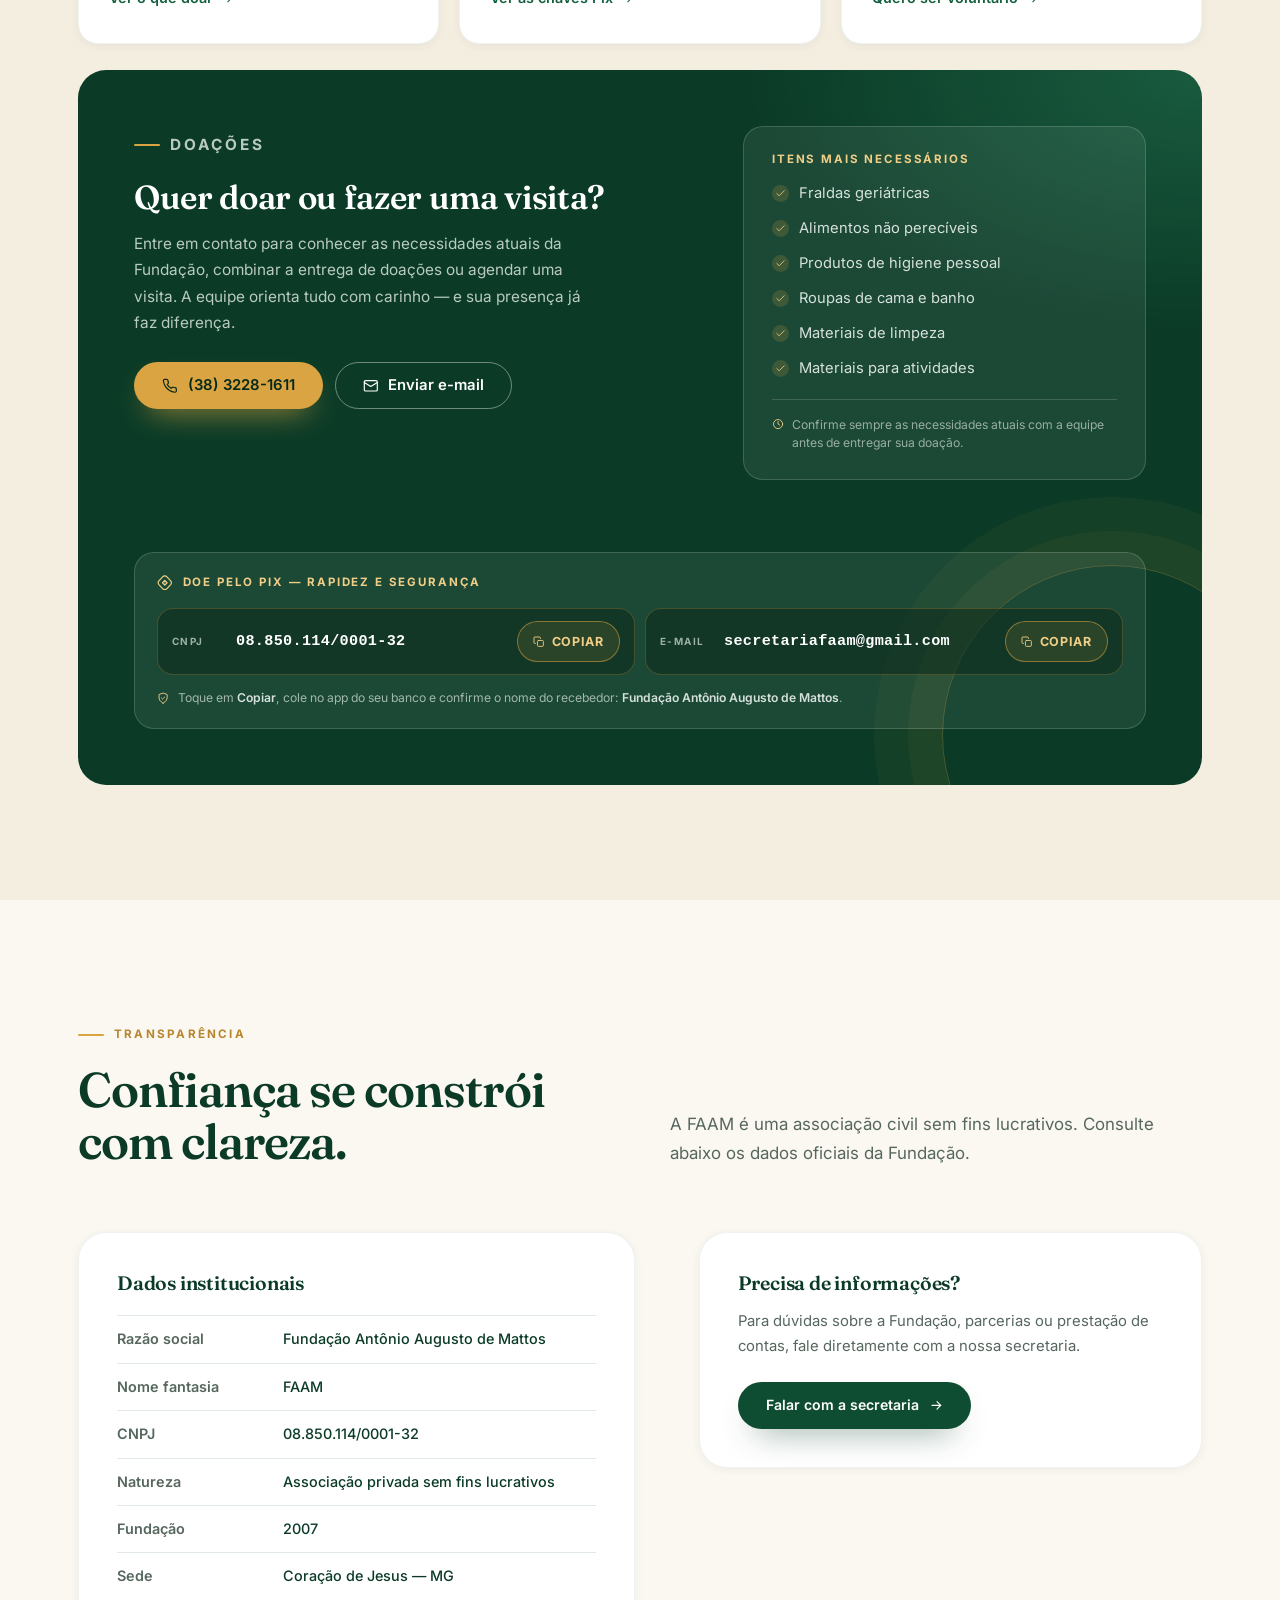
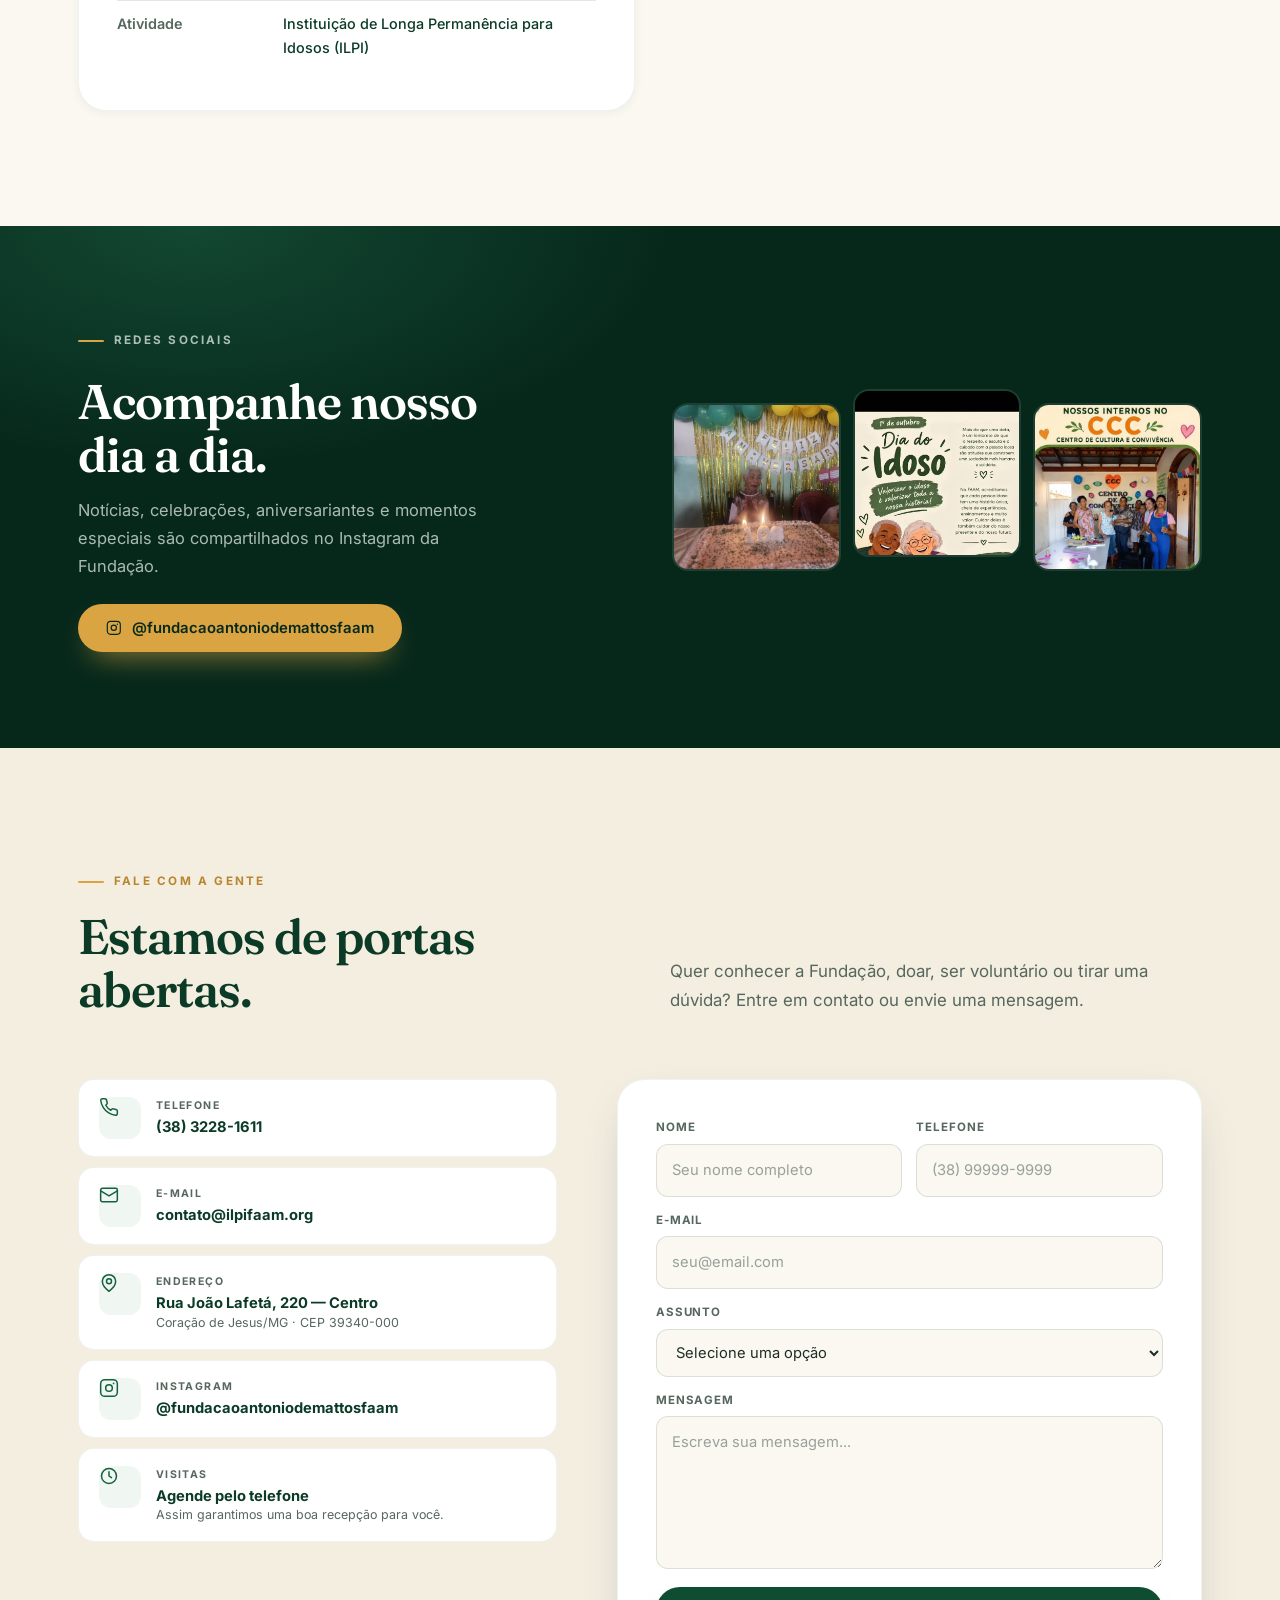
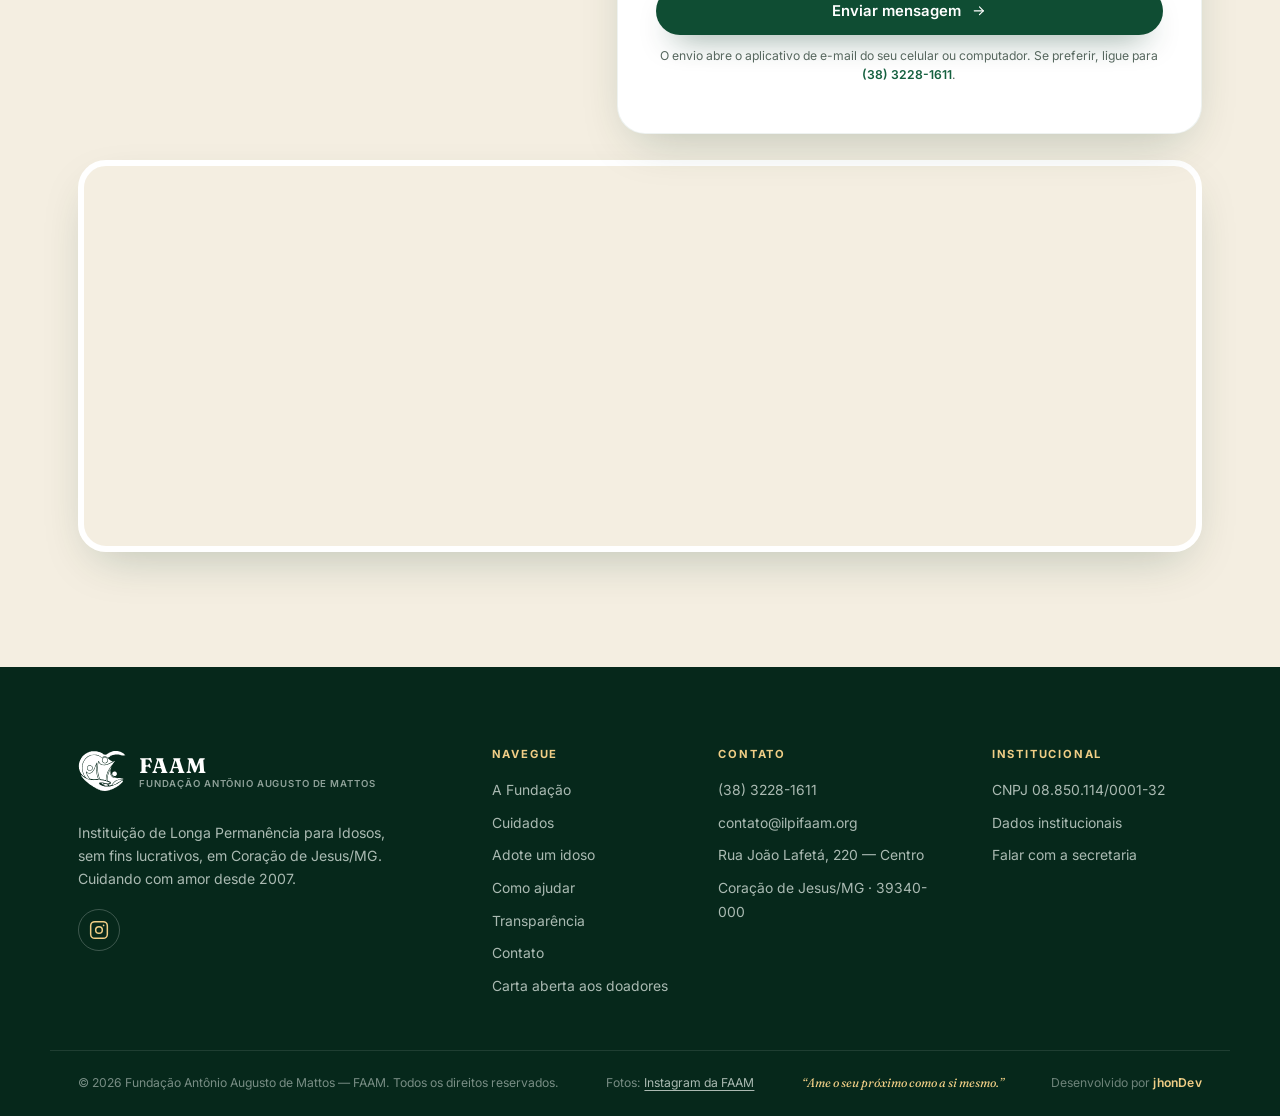
==== commit dd887679: "Corrige nomes das 24 novas fotos da campanha e remove galeria duplicada - Nomeia cada morador confor" ====
--- a/index.html
+++ b/index.html
@@ -343,7 +343,9 @@
     </section>
 
     <!-- Galeria -->
-    <section class="section" id="galeria">
+    <!-- SEÇÃO DA GALERIA DESATIVADA por enquanto (campanha de Natal no lugar).
+         Para voltar: tirar o atributo hidden da linha abaixo. -->
+    <section class="section" id="galeria" hidden>
       <div class="container">
         <div class="section__head">
           <div>
@@ -460,258 +462,6 @@
             <picture>
               <source srcset="images/galeria/12-danca-e-alegria-no-arraia.webp" type="image/webp">
               <img src="images/galeria/12-danca-e-alegria-no-arraia.jpg" alt="Equipe e moradores dançando de chapéu no Arraiá da FAAM" loading="lazy" width="1000" height="2222">
-            </picture>
-            <span class="galeria__hover" aria-hidden="true">
-              <svg class="icon"><use href="#i-sparkle"></use></svg>
-            </span>
-          </button>
-          <button class="galeria__item reveal" type="button" data-index="12" data-caption="Nova foto 01 · 2026" aria-label="Ampliar foto: Nova foto 01" style="--d:.6s">
-            <picture>
-              <source srcset="images/galeria/13-nova-foto-01.webp" type="image/webp">
-              <img src="images/galeria/13-nova-foto-01.jpg" alt="Nova foto da FAAM" loading="lazy" width="1000" height="1000">
-            </picture>
-            <span class="galeria__hover" aria-hidden="true">
-              <svg class="icon"><use href="#i-sparkle"></use></svg>
-            </span>
-          </button>
-          <button class="galeria__item reveal" type="button" data-index="13" data-caption="Nova foto 02 · 2026" aria-label="Ampliar foto: Nova foto 02" style="--d:.65s">
-            <picture>
-              <source srcset="images/galeria/14-nova-foto-02.webp" type="image/webp">
-              <img src="images/galeria/14-nova-foto-02.jpg" alt="Nova foto da FAAM" loading="lazy" width="1000" height="1000">
-            </picture>
-            <span class="galeria__hover" aria-hidden="true">
-              <svg class="icon"><use href="#i-sparkle"></use></svg>
-            </span>
-          </button>
-          <button class="galeria__item reveal" type="button" data-index="14" data-caption="Nova foto 03 · 2026" aria-label="Ampliar foto: Nova foto 03" style="--d:.7s">
-            <picture>
-              <source srcset="images/galeria/15-nova-foto-03.webp" type="image/webp">
-              <img src="images/galeria/15-nova-foto-03.jpg" alt="Nova foto da FAAM" loading="lazy" width="1000" height="1000">
-            </picture>
-            <span class="galeria__hover" aria-hidden="true">
-              <svg class="icon"><use href="#i-sparkle"></use></svg>
-            </span>
-          </button>
-          <button class="galeria__item reveal" type="button" data-index="15" data-caption="Nova foto 04 · 2026" aria-label="Ampliar foto: Nova foto 04" style="--d:.75s">
-            <picture>
-              <source srcset="images/galeria/16-nova-foto-04.webp" type="image/webp">
-              <img src="images/galeria/16-nova-foto-04.jpg" alt="Nova foto da FAAM" loading="lazy" width="1000" height="1000">
-            </picture>
-            <span class="galeria__hover" aria-hidden="true">
-              <svg class="icon"><use href="#i-sparkle"></use></svg>
-            </span>
-          </button>
-          <button class="galeria__item reveal" type="button" data-index="16" data-caption="Nova foto 05 · 2026" aria-label="Ampliar foto: Nova foto 05" style="--d:.8s">
-            <picture>
-              <source srcset="images/galeria/17-nova-foto-05.webp" type="image/webp">
-              <img src="images/galeria/17-nova-foto-05.jpg" alt="Nova foto da FAAM" loading="lazy" width="1000" height="1000">
-            </picture>
-            <span class="galeria__hover" aria-hidden="true">
-              <svg class="icon"><use href="#i-sparkle"></use></svg>
-            </span>
-          </button>
-          <button class="galeria__item reveal" type="button" data-index="17" data-caption="Nova foto 06 · 2026" aria-label="Ampliar foto: Nova foto 06" style="--d:.85s">
-            <picture>
-              <source srcset="images/galeria/18-nova-foto-06.webp" type="image/webp">
-              <img src="images/galeria/18-nova-foto-06.jpg" alt="Nova foto da FAAM" loading="lazy" width="1000" height="1000">
-            </picture>
-            <span class="galeria__hover" aria-hidden="true">
-              <svg class="icon"><use href="#i-sparkle"></use></svg>
-            </span>
-          </button>
-          <button class="galeria__item reveal" type="button" data-index="18" data-caption="Nova foto 07 · 2026" aria-label="Ampliar foto: Nova foto 07" style="--d:.9s">
-            <picture>
-              <source srcset="images/galeria/19-nova-foto-07.webp" type="image/webp">
-              <img src="images/galeria/19-nova-foto-07.jpg" alt="Nova foto da FAAM" loading="lazy" width="1000" height="1000">
-            </picture>
-            <span class="galeria__hover" aria-hidden="true">
-              <svg class="icon"><use href="#i-sparkle"></use></svg>
-            </span>
-          </button>
-          <button class="galeria__item reveal" type="button" data-index="19" data-caption="Nova foto 08 · 2026" aria-label="Ampliar foto: Nova foto 08" style="--d:.95s">
-            <picture>
-              <source srcset="images/galeria/20-nova-foto-08.webp" type="image/webp">
-              <img src="images/galeria/20-nova-foto-08.jpg" alt="Nova foto da FAAM" loading="lazy" width="1000" height="1000">
-            </picture>
-            <span class="galeria__hover" aria-hidden="true">
-              <svg class="icon"><use href="#i-sparkle"></use></svg>
-            </span>
-          </button>
-          <button class="galeria__item reveal" type="button" data-index="20" data-caption="Nova foto 09 · 2026" aria-label="Ampliar foto: Nova foto 09" style="--d:1s">
-            <picture>
-              <source srcset="images/galeria/21-nova-foto-09.webp" type="image/webp">
-              <img src="images/galeria/21-nova-foto-09.jpg" alt="Nova foto da FAAM" loading="lazy" width="1000" height="1000">
-            </picture>
-            <span class="galeria__hover" aria-hidden="true">
-              <svg class="icon"><use href="#i-sparkle"></use></svg>
-            </span>
-          </button>
-          <button class="galeria__item reveal" type="button" data-index="21" data-caption="Nova foto 10 · 2026" aria-label="Ampliar foto: Nova foto 10" style="--d:1.05s">
-            <picture>
-              <source srcset="images/galeria/22-nova-foto-10.webp" type="image/webp">
-              <img src="images/galeria/22-nova-foto-10.jpg" alt="Nova foto da FAAM" loading="lazy" width="1000" height="1000">
-            </picture>
-            <span class="galeria__hover" aria-hidden="true">
-              <svg class="icon"><use href="#i-sparkle"></use></svg>
-            </span>
-          </button>
-          <button class="galeria__item reveal" type="button" data-index="22" data-caption="Nova foto 11 · 2026" aria-label="Ampliar foto: Nova foto 11" style="--d:1.1s">
-            <picture>
-              <source srcset="images/galeria/23-nova-foto-11.webp" type="image/webp">
-              <img src="images/galeria/23-nova-foto-11.jpg" alt="Nova foto da FAAM" loading="lazy" width="1000" height="1000">
-            </picture>
-            <span class="galeria__hover" aria-hidden="true">
-              <svg class="icon"><use href="#i-sparkle"></use></svg>
-            </span>
-          </button>
-          <button class="galeria__item reveal" type="button" data-index="23" data-caption="Nova foto 12 · 2026" aria-label="Ampliar foto: Nova foto 12" style="--d:1.15s">
-            <picture>
-              <source srcset="images/galeria/24-nova-foto-12.webp" type="image/webp">
-              <img src="images/galeria/24-nova-foto-12.jpg" alt="Nova foto da FAAM" loading="lazy" width="1000" height="1000">
-            </picture>
-            <span class="galeria__hover" aria-hidden="true">
-              <svg class="icon"><use href="#i-sparkle"></use></svg>
-            </span>
-          </button>
-          <button class="galeria__item reveal" type="button" data-index="24" data-caption="Nova foto 13 · 2026" aria-label="Ampliar foto: Nova foto 13" style="--d:1.2s">
-            <picture>
-              <source srcset="images/galeria/25-nova-foto-13.webp" type="image/webp">
-              <img src="images/galeria/25-nova-foto-13.jpg" alt="Nova foto da FAAM" loading="lazy" width="1000" height="1000">
-            </picture>
-            <span class="galeria__hover" aria-hidden="true">
-              <svg class="icon"><use href="#i-sparkle"></use></svg>
-            </span>
-          </button>
-          <button class="galeria__item reveal" type="button" data-index="25" data-caption="Nova foto 14 · 2026" aria-label="Ampliar foto: Nova foto 14" style="--d:1.25s">
-            <picture>
-              <source srcset="images/galeria/26-nova-foto-14.webp" type="image/webp">
-              <img src="images/galeria/26-nova-foto-14.jpg" alt="Nova foto da FAAM" loading="lazy" width="1000" height="1000">
-            </picture>
-            <span class="galeria__hover" aria-hidden="true">
-              <svg class="icon"><use href="#i-sparkle"></use></svg>
-            </span>
-          </button>
-          <button class="galeria__item reveal" type="button" data-index="26" data-caption="Nova foto 15 · 2026" aria-label="Ampliar foto: Nova foto 15" style="--d:1.3s">
-            <picture>
-              <source srcset="images/galeria/27-nova-foto-15.webp" type="image/webp">
-              <img src="images/galeria/27-nova-foto-15.jpg" alt="Nova foto da FAAM" loading="lazy" width="1000" height="1000">
-            </picture>
-            <span class="galeria__hover" aria-hidden="true">
-              <svg class="icon"><use href="#i-sparkle"></use></svg>
-            </span>
-          </button>
-          <button class="galeria__item reveal" type="button" data-index="27" data-caption="Nova foto 16 · 2026" aria-label="Ampliar foto: Nova foto 16" style="--d:1.35s">
-            <picture>
-              <source srcset="images/galeria/28-nova-foto-16.webp" type="image/webp">
-              <img src="images/galeria/28-nova-foto-16.jpg" alt="Nova foto da FAAM" loading="lazy" width="1000" height="1000">
-            </picture>
-            <span class="galeria__hover" aria-hidden="true">
-              <svg class="icon"><use href="#i-sparkle"></use></svg>
-            </span>
-          </button>
-          <button class="galeria__item reveal" type="button" data-index="28" data-caption="Nova foto 17 · 2026" aria-label="Ampliar foto: Nova foto 17" style="--d:1.4s">
-            <picture>
-              <source srcset="images/galeria/29-nova-foto-17.webp" type="image/webp">
-              <img src="images/galeria/29-nova-foto-17.jpg" alt="Nova foto da FAAM" loading="lazy" width="1000" height="1000">
-            </picture>
-            <span class="galeria__hover" aria-hidden="true">
-              <svg class="icon"><use href="#i-sparkle"></use></svg>
-            </span>
-          </button>
-          <button class="galeria__item reveal" type="button" data-index="29" data-caption="Nova foto 18 · 2026" aria-label="Ampliar foto: Nova foto 18" style="--d:1.45s">
-            <picture>
-              <source srcset="images/galeria/30-nova-foto-18.webp" type="image/webp">
-              <img src="images/galeria/30-nova-foto-18.jpg" alt="Nova foto da FAAM" loading="lazy" width="1000" height="1000">
-            </picture>
-            <span class="galeria__hover" aria-hidden="true">
-              <svg class="icon"><use href="#i-sparkle"></use></svg>
-            </span>
-          </button>
-          <button class="galeria__item reveal" type="button" data-index="30" data-caption="Nova foto 19 · 2026" aria-label="Ampliar foto: Nova foto 19" style="--d:1.5s">
-            <picture>
-              <source srcset="images/galeria/31-nova-foto-19.webp" type="image/webp">
-              <img src="images/galeria/31-nova-foto-19.jpg" alt="Nova foto da FAAM" loading="lazy" width="1000" height="1000">
-            </picture>
-            <span class="galeria__hover" aria-hidden="true">
-              <svg class="icon"><use href="#i-sparkle"></use></svg>
-            </span>
-          </button>
-          <button class="galeria__item reveal" type="button" data-index="31" data-caption="Nova foto 20 · 2026" aria-label="Ampliar foto: Nova foto 20" style="--d:1.55s">
-            <picture>
-              <source srcset="images/galeria/32-nova-foto-20.webp" type="image/webp">
-              <img src="images/galeria/32-nova-foto-20.jpg" alt="Nova foto da FAAM" loading="lazy" width="1000" height="1000">
-            </picture>
-            <span class="galeria__hover" aria-hidden="true">
-              <svg class="icon"><use href="#i-sparkle"></use></svg>
-            </span>
-          </button>
-          <button class="galeria__item reveal" type="button" data-index="32" data-caption="Nova foto 21 · 2026" aria-label="Ampliar foto: Nova foto 21" style="--d:1.6s">
-            <picture>
-              <source srcset="images/galeria/33-nova-foto-21.webp" type="image/webp">
-              <img src="images/galeria/33-nova-foto-21.jpg" alt="Nova foto da FAAM" loading="lazy" width="1000" height="1000">
-            </picture>
-            <span class="galeria__hover" aria-hidden="true">
-              <svg class="icon"><use href="#i-sparkle"></use></svg>
-            </span>
-          </button>
-          <button class="galeria__item reveal" type="button" data-index="33" data-caption="Nova foto 22 · 2026" aria-label="Ampliar foto: Nova foto 22" style="--d:1.65s">
-            <picture>
-              <source srcset="images/galeria/34-nova-foto-22.webp" type="image/webp">
-              <img src="images/galeria/34-nova-foto-22.jpg" alt="Nova foto da FAAM" loading="lazy" width="1000" height="1000">
-            </picture>
-            <span class="galeria__hover" aria-hidden="true">
-              <svg class="icon"><use href="#i-sparkle"></use></svg>
-            </span>
-          </button>
-          <button class="galeria__item reveal" type="button" data-index="34" data-caption="Nova foto 23 · 2026" aria-label="Ampliar foto: Nova foto 23" style="--d:1.7s">
-            <picture>
-              <source srcset="images/galeria/35-nova-foto-23.webp" type="image/webp">
-              <img src="images/galeria/35-nova-foto-23.jpg" alt="Nova foto da FAAM" loading="lazy" width="1000" height="1000">
-            </picture>
-            <span class="galeria__hover" aria-hidden="true">
-              <svg class="icon"><use href="#i-sparkle"></use></svg>
-            </span>
-          </button>
-          <button class="galeria__item reveal" type="button" data-index="35" data-caption="Nova foto 24 · 2026" aria-label="Ampliar foto: Nova foto 24" style="--d:1.75s">
-            <picture>
-              <source srcset="images/galeria/36-nova-foto-24.webp" type="image/webp">
-              <img src="images/galeria/36-nova-foto-24.jpg" alt="Nova foto da FAAM" loading="lazy" width="1000" height="1000">
-            </picture>
-            <span class="galeria__hover" aria-hidden="true">
-              <svg class="icon"><use href="#i-sparkle"></use></svg>
-            </span>
-          </button>
-          <button class="galeria__item reveal" type="button" data-index="36" data-caption="Nova foto 25 · 2026" aria-label="Ampliar foto: Nova foto 25" style="--d:1.8s">
-            <picture>
-              <source srcset="images/galeria/37-nova-foto-25.webp" type="image/webp">
-              <img src="images/galeria/37-nova-foto-25.jpg" alt="Nova foto da FAAM" loading="lazy" width="1000" height="1000">
-            </picture>
-            <span class="galeria__hover" aria-hidden="true">
-              <svg class="icon"><use href="#i-sparkle"></use></svg>
-            </span>
-          </button>
-          <button class="galeria__item reveal" type="button" data-index="37" data-caption="Nova foto 26 · 2026" aria-label="Ampliar foto: Nova foto 26" style="--d:1.85s">
-            <picture>
-              <source srcset="images/galeria/38-nova-foto-26.webp" type="image/webp">
-              <img src="images/galeria/38-nova-foto-26.jpg" alt="Nova foto da FAAM" loading="lazy" width="1000" height="1000">
-            </picture>
-            <span class="galeria__hover" aria-hidden="true">
-              <svg class="icon"><use href="#i-sparkle"></use></svg>
-            </span>
-          </button>
-          <button class="galeria__item reveal" type="button" data-index="38" data-caption="Nova foto 27 · 2026" aria-label="Ampliar foto: Nova foto 27" style="--d:1.9s">
-            <picture>
-              <source srcset="images/galeria/39-nova-foto-27.webp" type="image/webp">
-              <img src="images/galeria/39-nova-foto-27.jpg" alt="Nova foto da FAAM" loading="lazy" width="1000" height="1000">
-            </picture>
-            <span class="galeria__hover" aria-hidden="true">
-              <svg class="icon"><use href="#i-sparkle"></use></svg>
-            </span>
-          </button>
-          <button class="galeria__item reveal" type="button" data-index="39" data-caption="Nova foto 28 · 2026" aria-label="Ampliar foto: Nova foto 28" style="--d:1.95s">
-            <picture>
-              <source srcset="images/galeria/40-nova-foto-28.webp" type="image/webp">
-              <img src="images/galeria/40-nova-foto-28.jpg" alt="Nova foto da FAAM" loading="lazy" width="1000" height="1000">
             </picture>
             <span class="galeria__hover" aria-hidden="true">
               <svg class="icon"><use href="#i-sparkle"></use></svg>
@@ -945,6 +695,174 @@
               <img src="images/natal/29-madalena.jpg" alt="Madalena, morador(a) da FAAM, deseja ganhar perfume neste Natal" loading="lazy" width="760" height="1351">
             </picture>
             <span class="natal__card-info"><strong>Madalena</strong><span>deseja: Perfume</span></span>
+          </button>
+          <button class="natal__card reveal" type="button" data-index="42" data-caption="Manoel Afonso deseja: Chapéu" aria-label="Ampliar foto: Manoel Afonso" style="--d:0.44s">
+            <picture>
+              <source srcset="images/natal/31-manoel-afonso.webp" type="image/webp">
+              <img src="images/natal/31-manoel-afonso.jpg" alt="Manoel Afonso, morador(a) da FAAM, deseja ganhar chapéu neste Natal" loading="lazy" width="760" height="1351">
+            </picture>
+            <span class="natal__card-info"><strong>Manoel Afonso</strong><span>deseja: Chapéu</span></span>
+          </button>
+          <button class="natal__card reveal" type="button" data-index="43" data-caption="Maria Isabel deseja: Lenço da Misericórdia / imagem de São José ou de Nossa Senhora de Guadalupe" aria-label="Ampliar foto: Maria Isabel" style="--d:0.48s">
+            <picture>
+              <source srcset="images/natal/32-maria-isabel.webp" type="image/webp">
+              <img src="images/natal/32-maria-isabel.jpg" alt="Maria Isabel, morador(a) da FAAM, deseja ganhar lenço da misericórdia / imagem de são josé ou de nossa senhora de guadalupe neste Natal" loading="lazy" width="760" height="1351">
+            </picture>
+            <span class="natal__card-info"><strong>Maria Isabel</strong><span>deseja: Lenço da Misericórdia / imagem de São José ou de Nossa Senhora de Guadalupe</span></span>
+          </button>
+          <button class="natal__card reveal" type="button" data-index="44" data-caption="Expedito deseja: Boné" aria-label="Ampliar foto: Expedito" style="--d:0.52s">
+            <picture>
+              <source srcset="images/natal/33-expedito.webp" type="image/webp">
+              <img src="images/natal/33-expedito.jpg" alt="Expedito, morador(a) da FAAM, deseja ganhar boné neste Natal" loading="lazy" width="760" height="1351">
+            </picture>
+            <span class="natal__card-info"><strong>Expedito</strong><span>deseja: Boné</span></span>
+          </button>
+          <button class="natal__card reveal" type="button" data-index="45" data-caption="Margarida deseja: Perfume" aria-label="Ampliar foto: Margarida" style="--d:0.56s">
+            <picture>
+              <source srcset="images/natal/34-margarida.webp" type="image/webp">
+              <img src="images/natal/34-margarida.jpg" alt="Margarida, morador(a) da FAAM, deseja ganhar perfume neste Natal" loading="lazy" width="760" height="1351">
+            </picture>
+            <span class="natal__card-info"><strong>Margarida</strong><span>deseja: Perfume</span></span>
+          </button>
+          <button class="natal__card reveal" type="button" data-index="46" data-caption="Valdenice deseja: Perfume" aria-label="Ampliar foto: Valdenice" style="--d:0.6s">
+            <picture>
+              <source srcset="images/natal/35-valdenice.webp" type="image/webp">
+              <img src="images/natal/35-valdenice.jpg" alt="Valdenice, morador(a) da FAAM, deseja ganhar perfume neste Natal" loading="lazy" width="760" height="1351">
+            </picture>
+            <span class="natal__card-info"><strong>Valdenice</strong><span>deseja: Perfume</span></span>
+          </button>
+          <button class="natal__card reveal" type="button" data-index="47" data-caption="Zenilda deseja: Perfume" aria-label="Ampliar foto: Zenilda" style="--d:0.64s">
+            <picture>
+              <source srcset="images/natal/36-zenilda.webp" type="image/webp">
+              <img src="images/natal/36-zenilda.jpg" alt="Zenilda, morador(a) da FAAM, deseja ganhar perfume neste Natal" loading="lazy" width="760" height="1351">
+            </picture>
+            <span class="natal__card-info"><strong>Zenilda</strong><span>deseja: Perfume</span></span>
+          </button>
+          <button class="natal__card reveal" type="button" data-index="48" data-caption="Natalina deseja: Vestido verde ou vermelho (tamanho P)" aria-label="Ampliar foto: Natalina" style="--d:0.68s">
+            <picture>
+              <source srcset="images/natal/37-natalina.webp" type="image/webp">
+              <img src="images/natal/37-natalina.jpg" alt="Natalina, morador(a) da FAAM, deseja ganhar vestido verde ou vermelho (tamanho p) neste Natal" loading="lazy" width="760" height="1351">
+            </picture>
+            <span class="natal__card-info"><strong>Natalina</strong><span>deseja: Vestido verde ou vermelho (tamanho P)</span></span>
+          </button>
+          <button class="natal__card reveal" type="button" data-index="49" data-caption="Onofre deseja: Barco de brinquedo" aria-label="Ampliar foto: Onofre" style="--d:0.72s">
+            <picture>
+              <source srcset="images/natal/38-onofre.webp" type="image/webp">
+              <img src="images/natal/38-onofre.jpg" alt="Onofre, morador(a) da FAAM, deseja ganhar barco de brinquedo neste Natal" loading="lazy" width="760" height="1351">
+            </picture>
+            <span class="natal__card-info"><strong>Onofre</strong><span>deseja: Barco de brinquedo</span></span>
+          </button>
+          <button class="natal__card reveal" type="button" data-index="50" data-caption="Sebastiana deseja: Vestido (tamanho P)" aria-label="Ampliar foto: Sebastiana" style="--d:0.76s">
+            <picture>
+              <source srcset="images/natal/39-sebastiana.webp" type="image/webp">
+              <img src="images/natal/39-sebastiana.jpg" alt="Sebastiana, morador(a) da FAAM, deseja ganhar vestido (tamanho p) neste Natal" loading="lazy" width="760" height="1351">
+            </picture>
+            <span class="natal__card-info"><strong>Sebastiana</strong><span>deseja: Vestido (tamanho P)</span></span>
+          </button>
+          <button class="natal__card reveal" type="button" data-index="51" data-caption="Sebastião deseja: Camiseta (tamanho G)" aria-label="Ampliar foto: Sebastião" style="--d:0.8s">
+            <picture>
+              <source srcset="images/natal/40-sebastiao.webp" type="image/webp">
+              <img src="images/natal/40-sebastiao.jpg" alt="Sebastião, morador(a) da FAAM, deseja ganhar camiseta (tamanho g) neste Natal" loading="lazy" width="760" height="1351">
+            </picture>
+            <span class="natal__card-info"><strong>Sebastião</strong><span>deseja: Camiseta (tamanho G)</span></span>
+          </button>
+          <button class="natal__card reveal" type="button" data-index="52" data-caption="Raimundo deseja: Violãozinho" aria-label="Ampliar foto: Raimundo" style="--d:0.84s">
+            <picture>
+              <source srcset="images/natal/41-raimundo.webp" type="image/webp">
+              <img src="images/natal/41-raimundo.jpg" alt="Raimundo, morador(a) da FAAM, deseja ganhar violãozinho neste Natal" loading="lazy" width="760" height="1351">
+            </picture>
+            <span class="natal__card-info"><strong>Raimundo</strong><span>deseja: Violãozinho</span></span>
+          </button>
+          <button class="natal__card reveal" type="button" data-index="53" data-caption="Joana deseja: Pijama (tamanho P)" aria-label="Ampliar foto: Joana" style="--d:0.88s">
+            <picture>
+              <source srcset="images/natal/42-joana.webp" type="image/webp">
+              <img src="images/natal/42-joana.jpg" alt="Joana, morador(a) da FAAM, deseja ganhar pijama (tamanho p) neste Natal" loading="lazy" width="760" height="1351">
+            </picture>
+            <span class="natal__card-info"><strong>Joana</strong><span>deseja: Pijama (tamanho P)</span></span>
+          </button>
+          <button class="natal__card reveal" type="button" data-index="54" data-caption="Raimunda deseja: Vestido (tamanho M)" aria-label="Ampliar foto: Raimunda" style="--d:0.92s">
+            <picture>
+              <source srcset="images/natal/43-raimunda.webp" type="image/webp">
+              <img src="images/natal/43-raimunda.jpg" alt="Raimunda, morador(a) da FAAM, deseja ganhar vestido (tamanho m) neste Natal" loading="lazy" width="760" height="1351">
+            </picture>
+            <span class="natal__card-info"><strong>Raimunda</strong><span>deseja: Vestido (tamanho M)</span></span>
+          </button>
+          <button class="natal__card reveal" type="button" data-index="55" data-caption="Maria José deseja: Boneca e arco de cabelo" aria-label="Ampliar foto: Maria José" style="--d:0.96s">
+            <picture>
+              <source srcset="images/natal/44-maria-jose.webp" type="image/webp">
+              <img src="images/natal/44-maria-jose.jpg" alt="Maria José, morador(a) da FAAM, deseja ganhar boneca e arco de cabelo neste Natal" loading="lazy" width="760" height="1351">
+            </picture>
+            <span class="natal__card-info"><strong>Maria José</strong><span>deseja: Boneca e arco de cabelo</span></span>
+          </button>
+          <button class="natal__card reveal" type="button" data-index="56" data-caption="Tereza deseja: Touca" aria-label="Ampliar foto: Tereza" style="--d:1.0s">
+            <picture>
+              <source srcset="images/natal/45-tereza.webp" type="image/webp">
+              <img src="images/natal/45-tereza.jpg" alt="Tereza, morador(a) da FAAM, deseja ganhar touca neste Natal" loading="lazy" width="760" height="1351">
+            </picture>
+            <span class="natal__card-info"><strong>Tereza</strong><span>deseja: Touca</span></span>
+          </button>
+          <button class="natal__card reveal" type="button" data-index="57" data-caption="Lelita deseja: Boneca" aria-label="Ampliar foto: Lelita" style="--d:1.04s">
+            <picture>
+              <source srcset="images/natal/46-lelita.webp" type="image/webp">
+              <img src="images/natal/46-lelita.jpg" alt="Lelita, morador(a) da FAAM, deseja ganhar boneca neste Natal" loading="lazy" width="760" height="1351">
+            </picture>
+            <span class="natal__card-info"><strong>Lelita</strong><span>deseja: Boneca</span></span>
+          </button>
+          <button class="natal__card reveal" type="button" data-index="58" data-caption="Mudesto deseja: Sapato (39/40)" aria-label="Ampliar foto: Mudesto" style="--d:1.08s">
+            <picture>
+              <source srcset="images/natal/47-mudesto.webp" type="image/webp">
+              <img src="images/natal/47-mudesto.jpg" alt="Mudesto, morador(a) da FAAM, deseja ganhar sapato (39/40) neste Natal" loading="lazy" width="760" height="1351">
+            </picture>
+            <span class="natal__card-info"><strong>Mudesto</strong><span>deseja: Sapato (39/40)</span></span>
+          </button>
+          <button class="natal__card reveal" type="button" data-index="59" data-caption="Bento deseja: Perfume" aria-label="Ampliar foto: Bento" style="--d:1.12s">
+            <picture>
+              <source srcset="images/natal/48-bento.webp" type="image/webp">
+              <img src="images/natal/48-bento.jpg" alt="Bento, morador(a) da FAAM, deseja ganhar perfume neste Natal" loading="lazy" width="760" height="1351">
+            </picture>
+            <span class="natal__card-info"><strong>Bento</strong><span>deseja: Perfume</span></span>
+          </button>
+          <button class="natal__card reveal" type="button" data-index="60" data-caption="Matilde deseja: Vestido (tamanho P)" aria-label="Ampliar foto: Matilde" style="--d:1.16s">
+            <picture>
+              <source srcset="images/natal/49-matilde.webp" type="image/webp">
+              <img src="images/natal/49-matilde.jpg" alt="Matilde, morador(a) da FAAM, deseja ganhar vestido (tamanho p) neste Natal" loading="lazy" width="760" height="1351">
+            </picture>
+            <span class="natal__card-info"><strong>Matilde</strong><span>deseja: Vestido (tamanho P)</span></span>
+          </button>
+          <button class="natal__card reveal" type="button" data-index="61" data-caption="Vicente deseja: Camisa (tamanho M)" aria-label="Ampliar foto: Vicente" style="--d:1.2s">
+            <picture>
+              <source srcset="images/natal/50-vicente.webp" type="image/webp">
+              <img src="images/natal/50-vicente.jpg" alt="Vicente, morador(a) da FAAM, deseja ganhar camisa (tamanho m) neste Natal" loading="lazy" width="760" height="1351">
+            </picture>
+            <span class="natal__card-info"><strong>Vicente</strong><span>deseja: Camisa (tamanho M)</span></span>
+          </button>
+          <button class="natal__card reveal" type="button" data-index="62" data-caption="Maria Zita deseja: Sandália (35/36)" aria-label="Ampliar foto: Maria Zita" style="--d:1.24s">
+            <picture>
+              <source srcset="images/natal/51-maria-zita.webp" type="image/webp">
+              <img src="images/natal/51-maria-zita.jpg" alt="Maria Zita, morador(a) da FAAM, deseja ganhar sandália (35/36) neste Natal" loading="lazy" width="760" height="1351">
+            </picture>
+            <span class="natal__card-info"><strong>Maria Zita</strong><span>deseja: Sandália (35/36)</span></span>
+          </button>
+          <button class="natal__card reveal" type="button" data-index="63" data-caption="Maria Nilza deseja: Kit de sabonetes da Natura" aria-label="Ampliar foto: Maria Nilza" style="--d:1.28s">
+            <picture>
+              <source srcset="images/natal/52-maria-nilza.webp" type="image/webp">
+              <img src="images/natal/52-maria-nilza.jpg" alt="Maria Nilza, morador(a) da FAAM, deseja ganhar kit de sabonetes da natura neste Natal" loading="lazy" width="760" height="1351">
+            </picture>
+            <span class="natal__card-info"><strong>Maria Nilza</strong><span>deseja: Kit de sabonetes da Natura</span></span>
+          </button>
+          <button class="natal__card reveal" type="button" data-index="64" data-caption="Terezinha deseja: Vestido (tamanho P)" aria-label="Ampliar foto: Terezinha" style="--d:1.32s">
+            <picture>
+              <source srcset="images/natal/53-terezinha.webp" type="image/webp">
+              <img src="images/natal/53-terezinha.jpg" alt="Terezinha, morador(a) da FAAM, deseja ganhar vestido (tamanho p) neste Natal" loading="lazy" width="760" height="1351">
+            </picture>
+            <span class="natal__card-info"><strong>Terezinha</strong><span>deseja: Vestido (tamanho P)</span></span>
+          </button>
+          <button class="natal__card reveal" type="button" data-index="65" data-caption="Maria Menezes deseja: Vestido (tamanho G)" aria-label="Ampliar foto: Maria Menezes" style="--d:1.36s">
+            <picture>
+              <source srcset="images/natal/54-maria-menezes.webp" type="image/webp">
+              <img src="images/natal/54-maria-menezes.jpg" alt="Maria Menezes, morador(a) da FAAM, deseja ganhar vestido (tamanho g) neste Natal" loading="lazy" width="760" height="1351">
+            </picture>
+            <span class="natal__card-info"><strong>Maria Menezes</strong><span>deseja: Vestido (tamanho G)</span></span>
           </button>
         </div>
 
@@ -1354,13 +1272,13 @@
         <p class="kicker">Campanha de Natal da FAAM</p>
         <h2 id="natalPopupTitulo">Neste Natal, <em>espalhe amor</em>.</h2>
         <p>
-          Vinte e nove moradores escreveram à mão o que desejam ganhar este ano —
+          Cinquenta e três moradores escreveram à mão o que desejam ganhar este ano —
           um vestido, um boné, uma sandália, um perfume. Você pode realizar
           o desejo de alguém.
         </p>
         <ul class="natal-popup__lista">
-          <li><svg class="icon" aria-hidden="true"><use href="#i-heart"></use></svg> 29 desejos esperando por você</li>
           <li><svg class="icon" aria-hidden="true"><use href="#i-gift"></use></svg> Doações de roupas, calçados e mimos</li>
+          <li><svg class="icon" aria-hidden="true"><use href="#i-heart"></use></svg> 53 desejos esperando por você</li>
           <li><svg class="icon" aria-hidden="true"><use href="#i-pix"></use></svg> Ou contribua com a campanha via Pix</li>
         </ul>
         <div class="natal-popup__acoes">
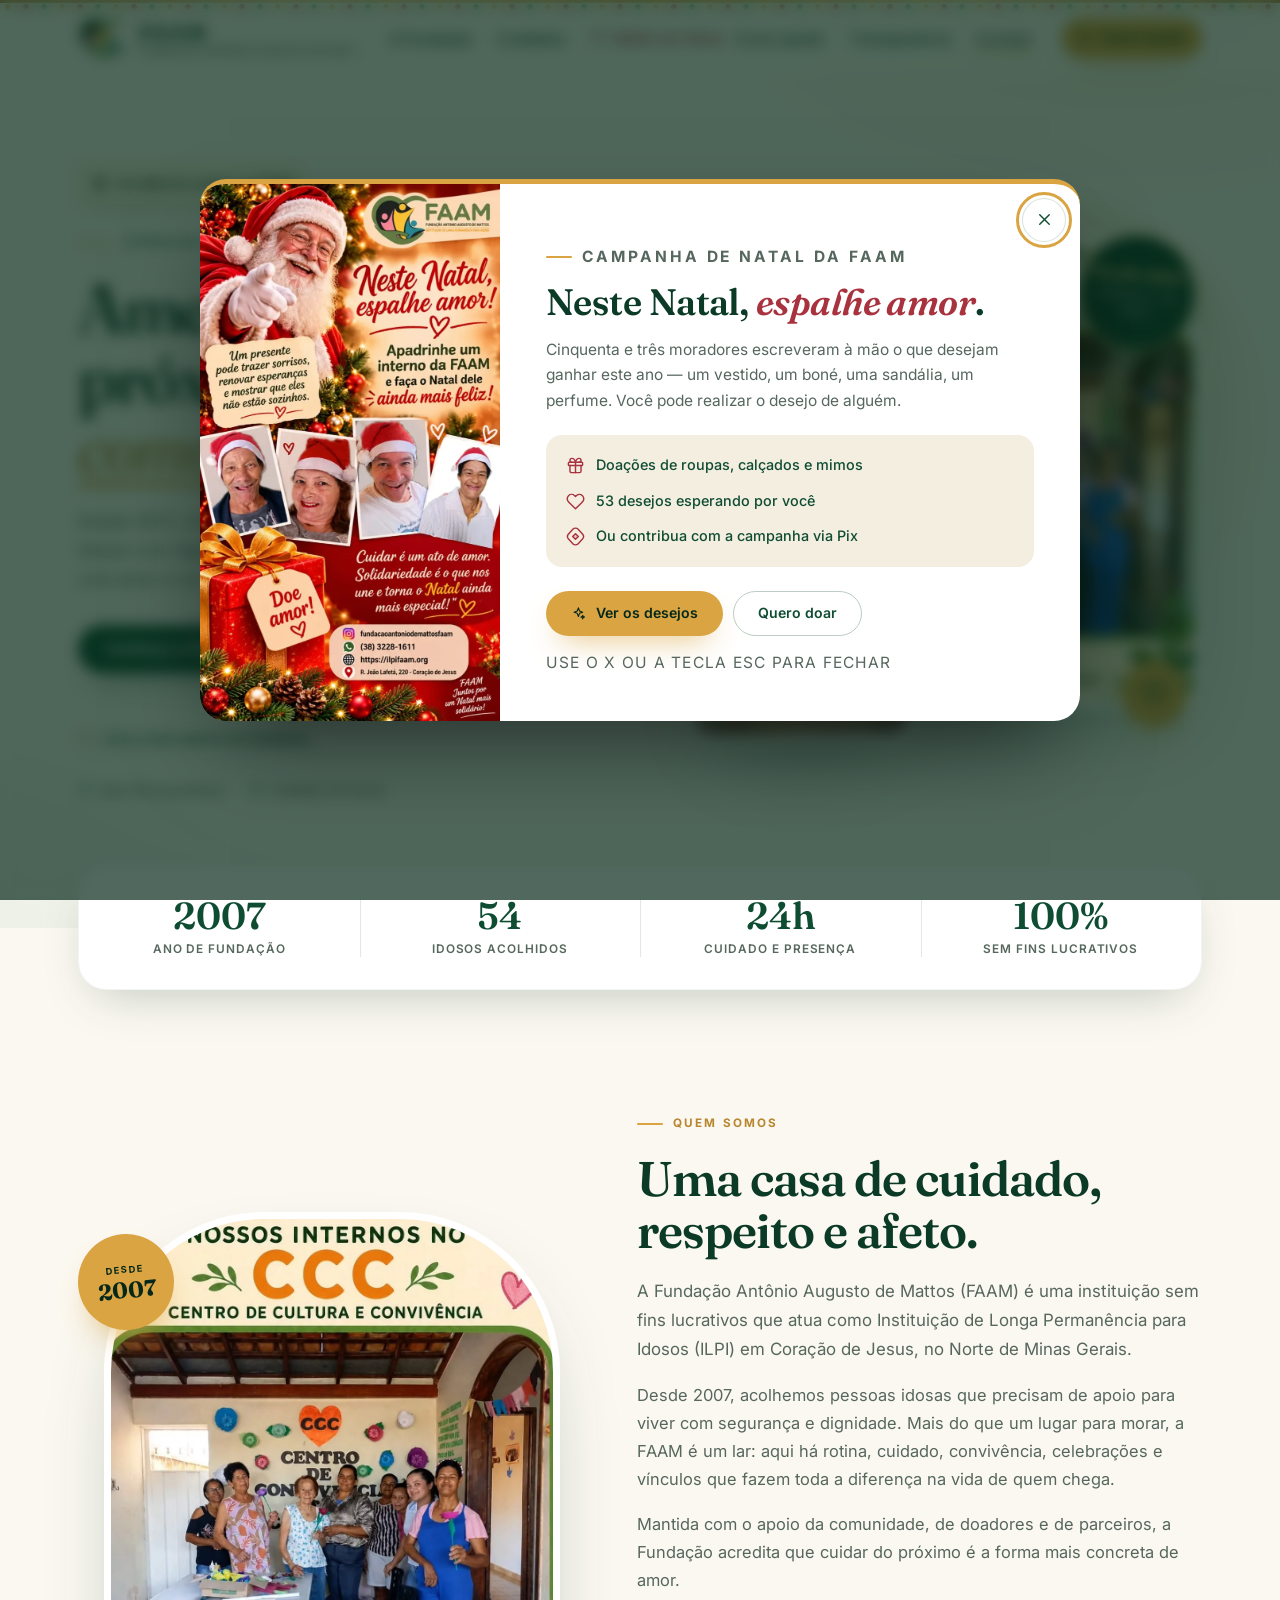
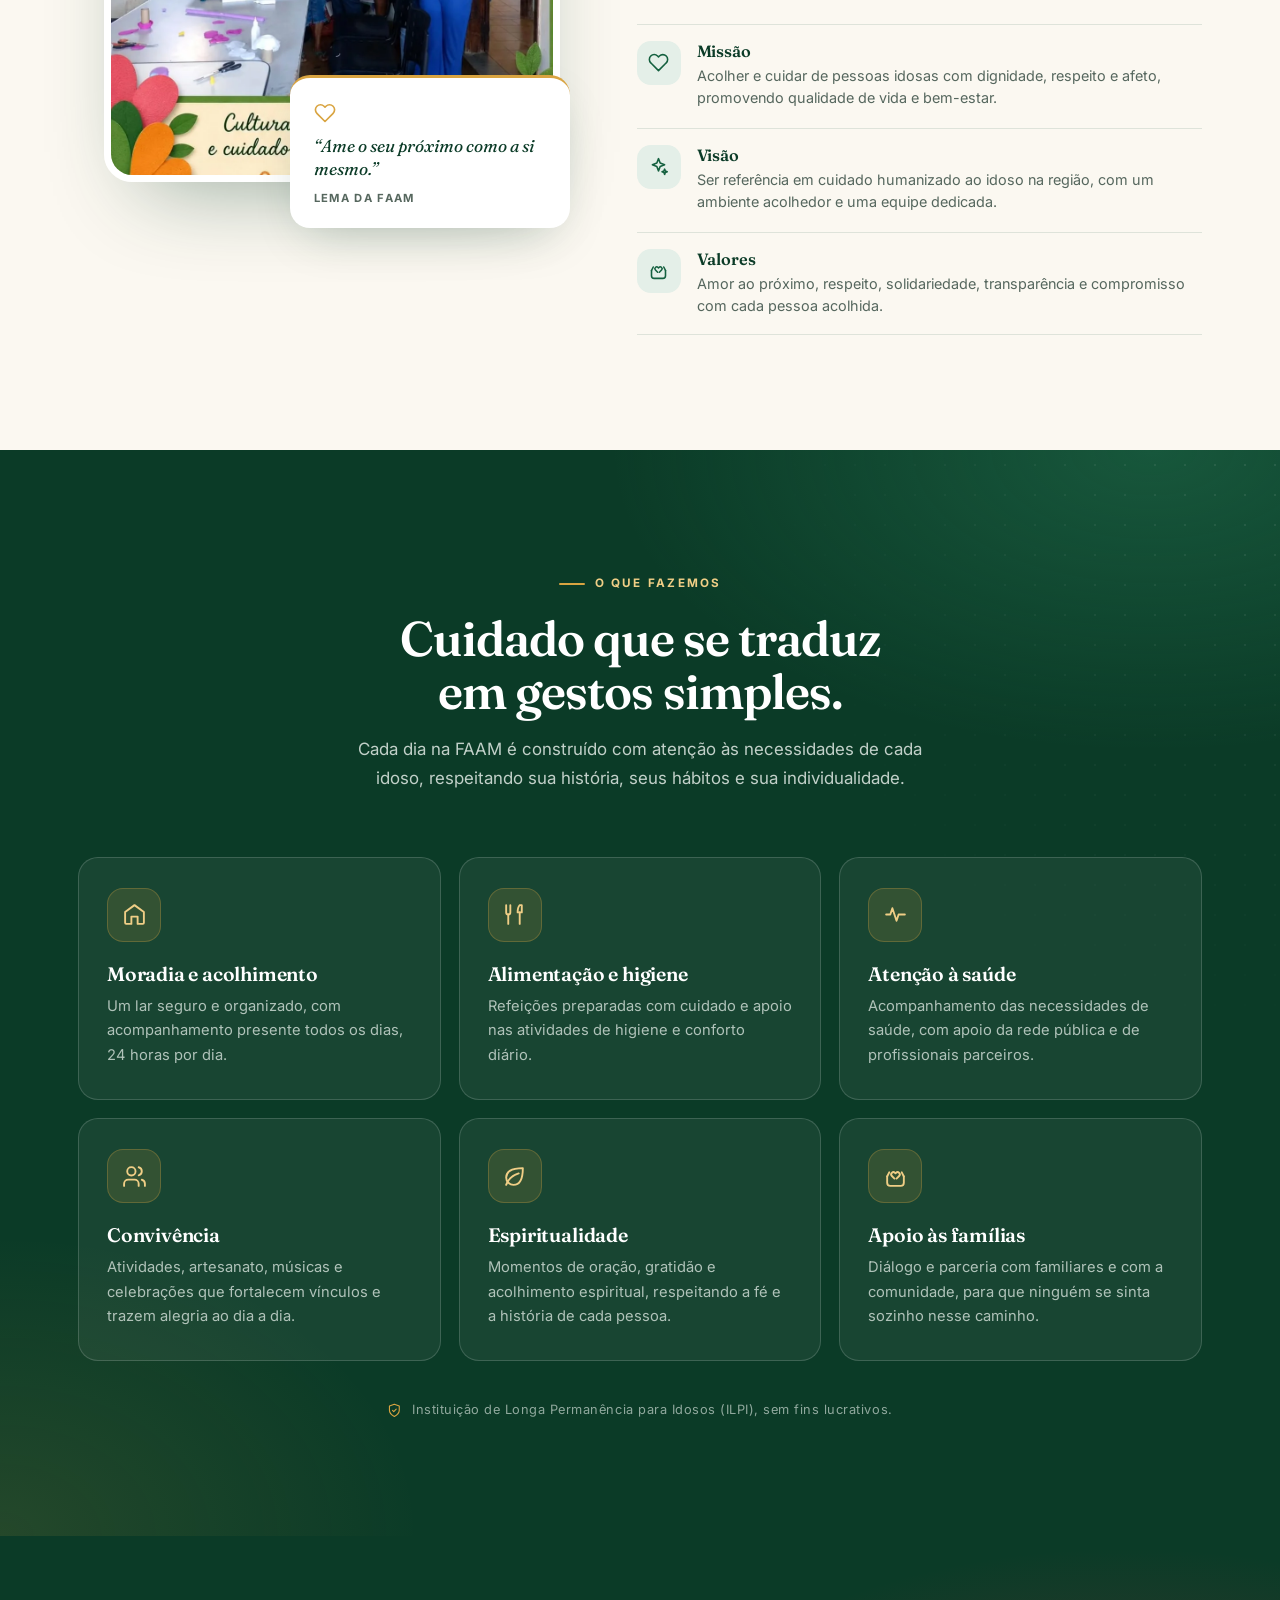
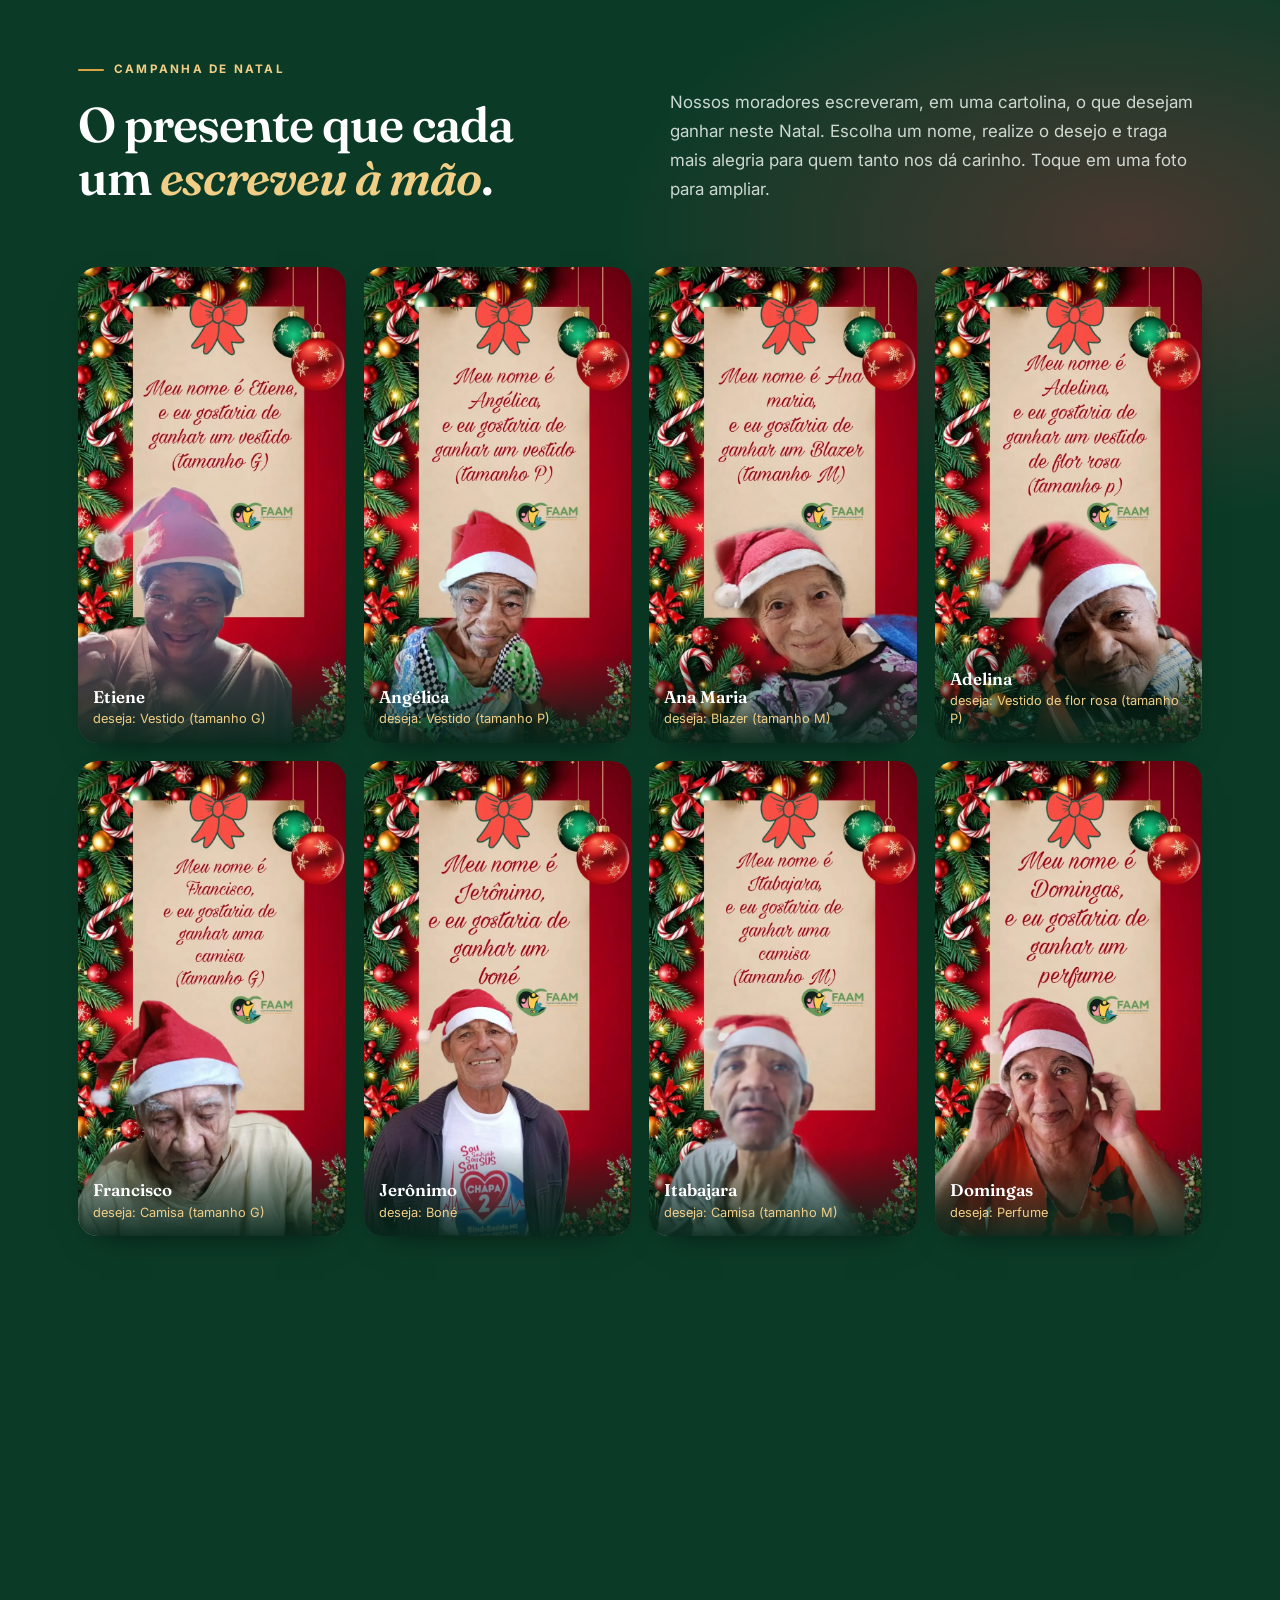
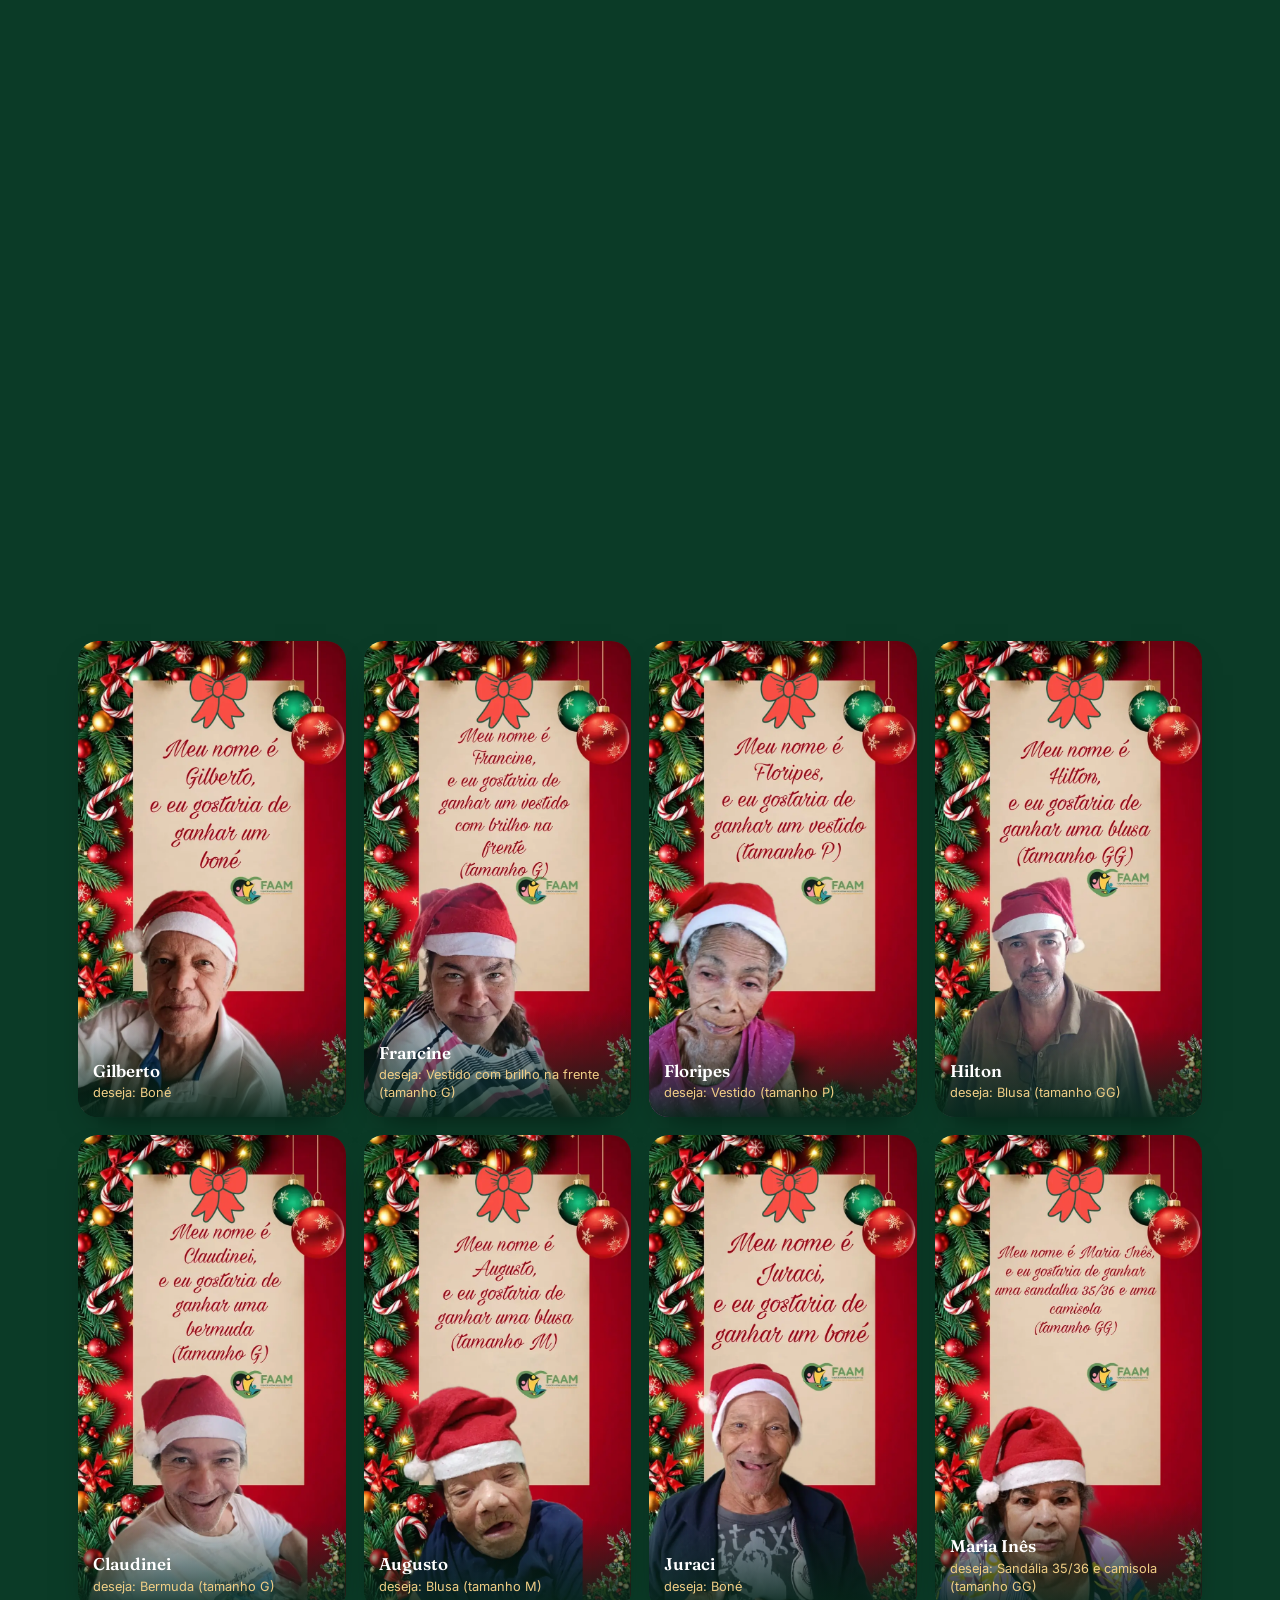
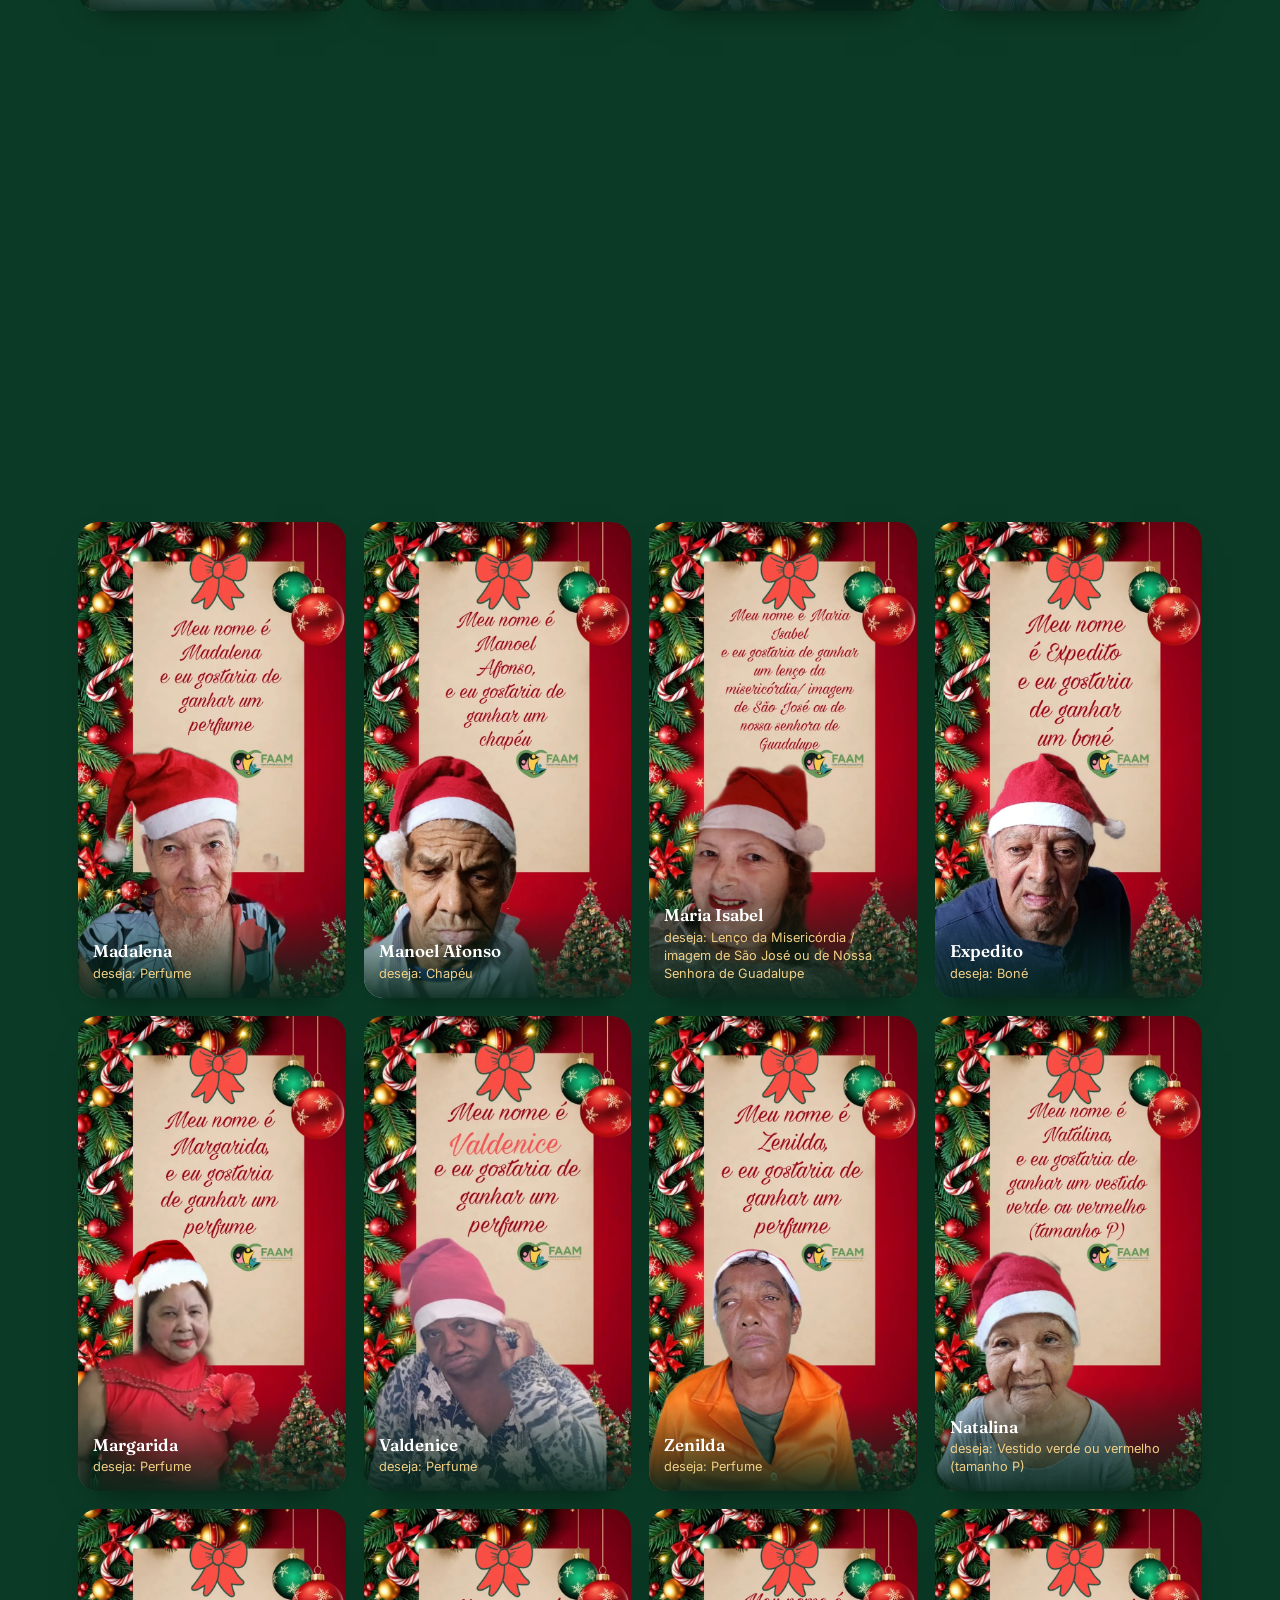
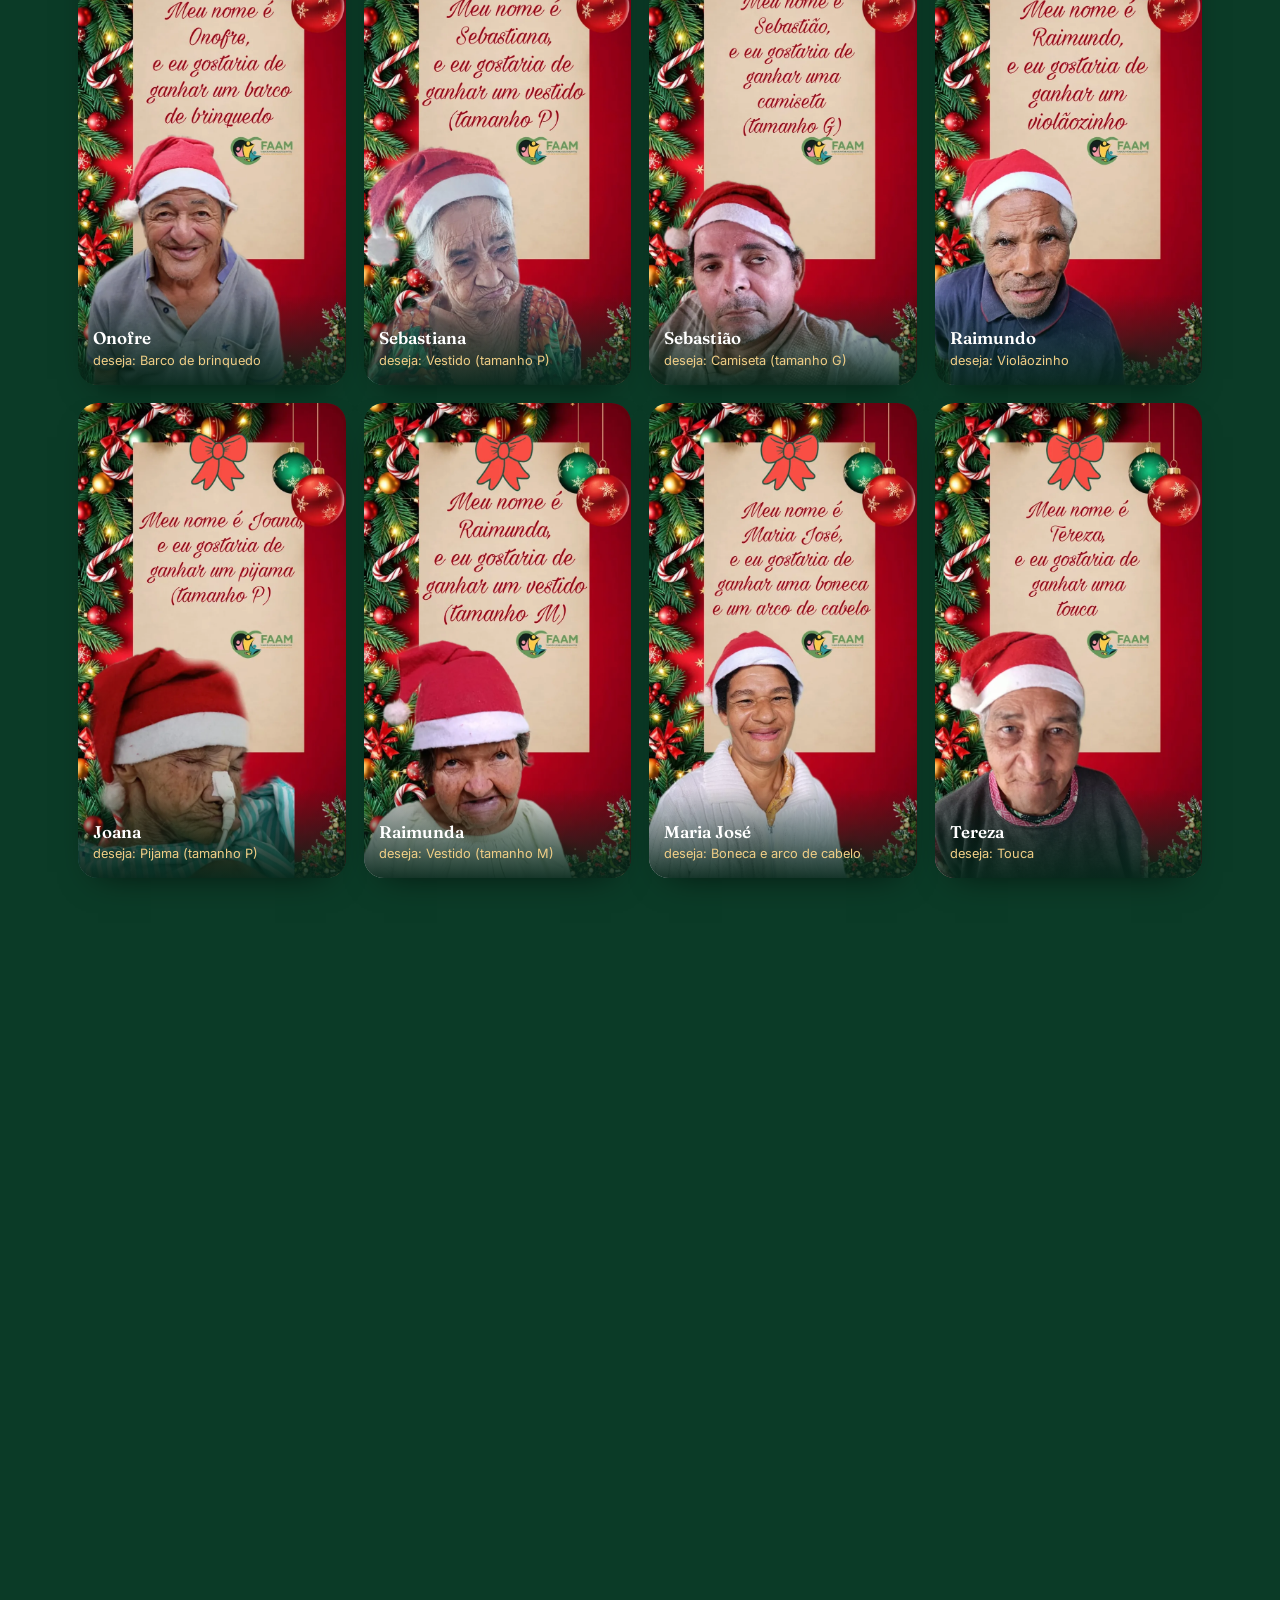
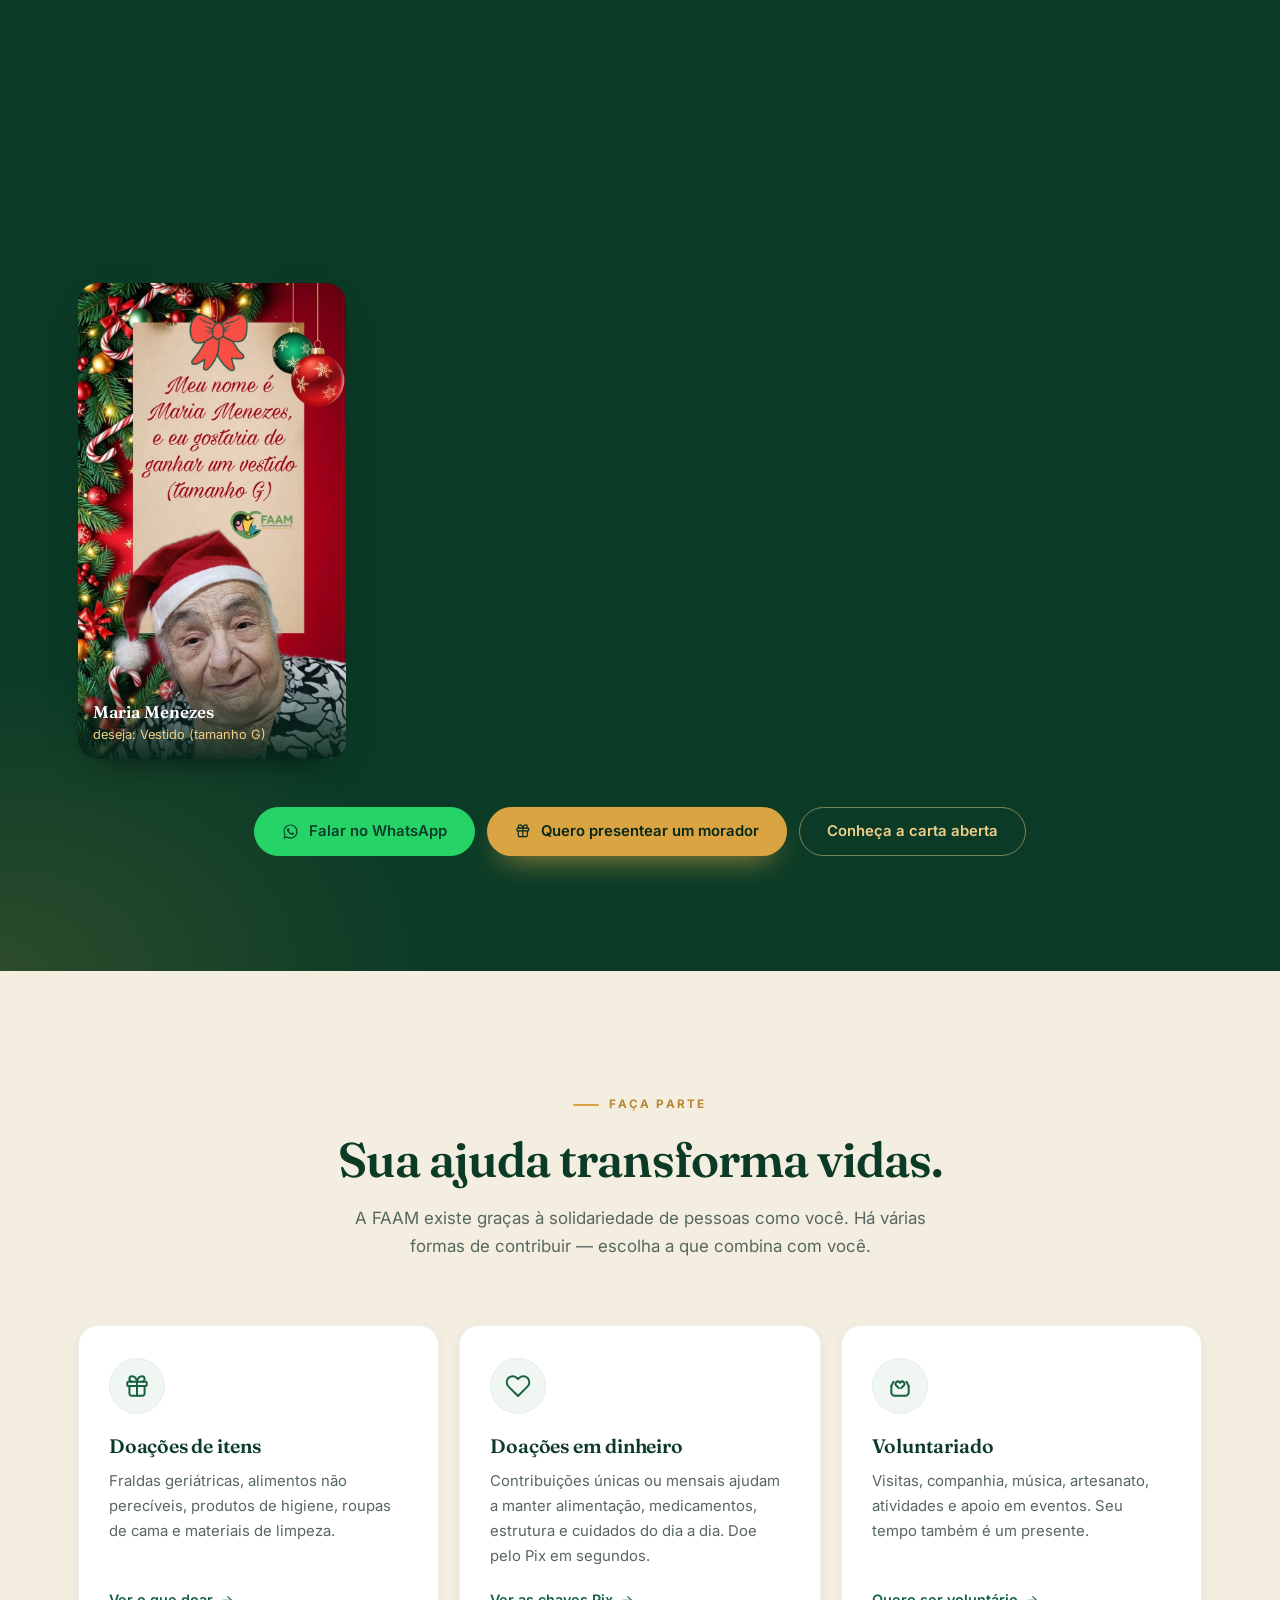
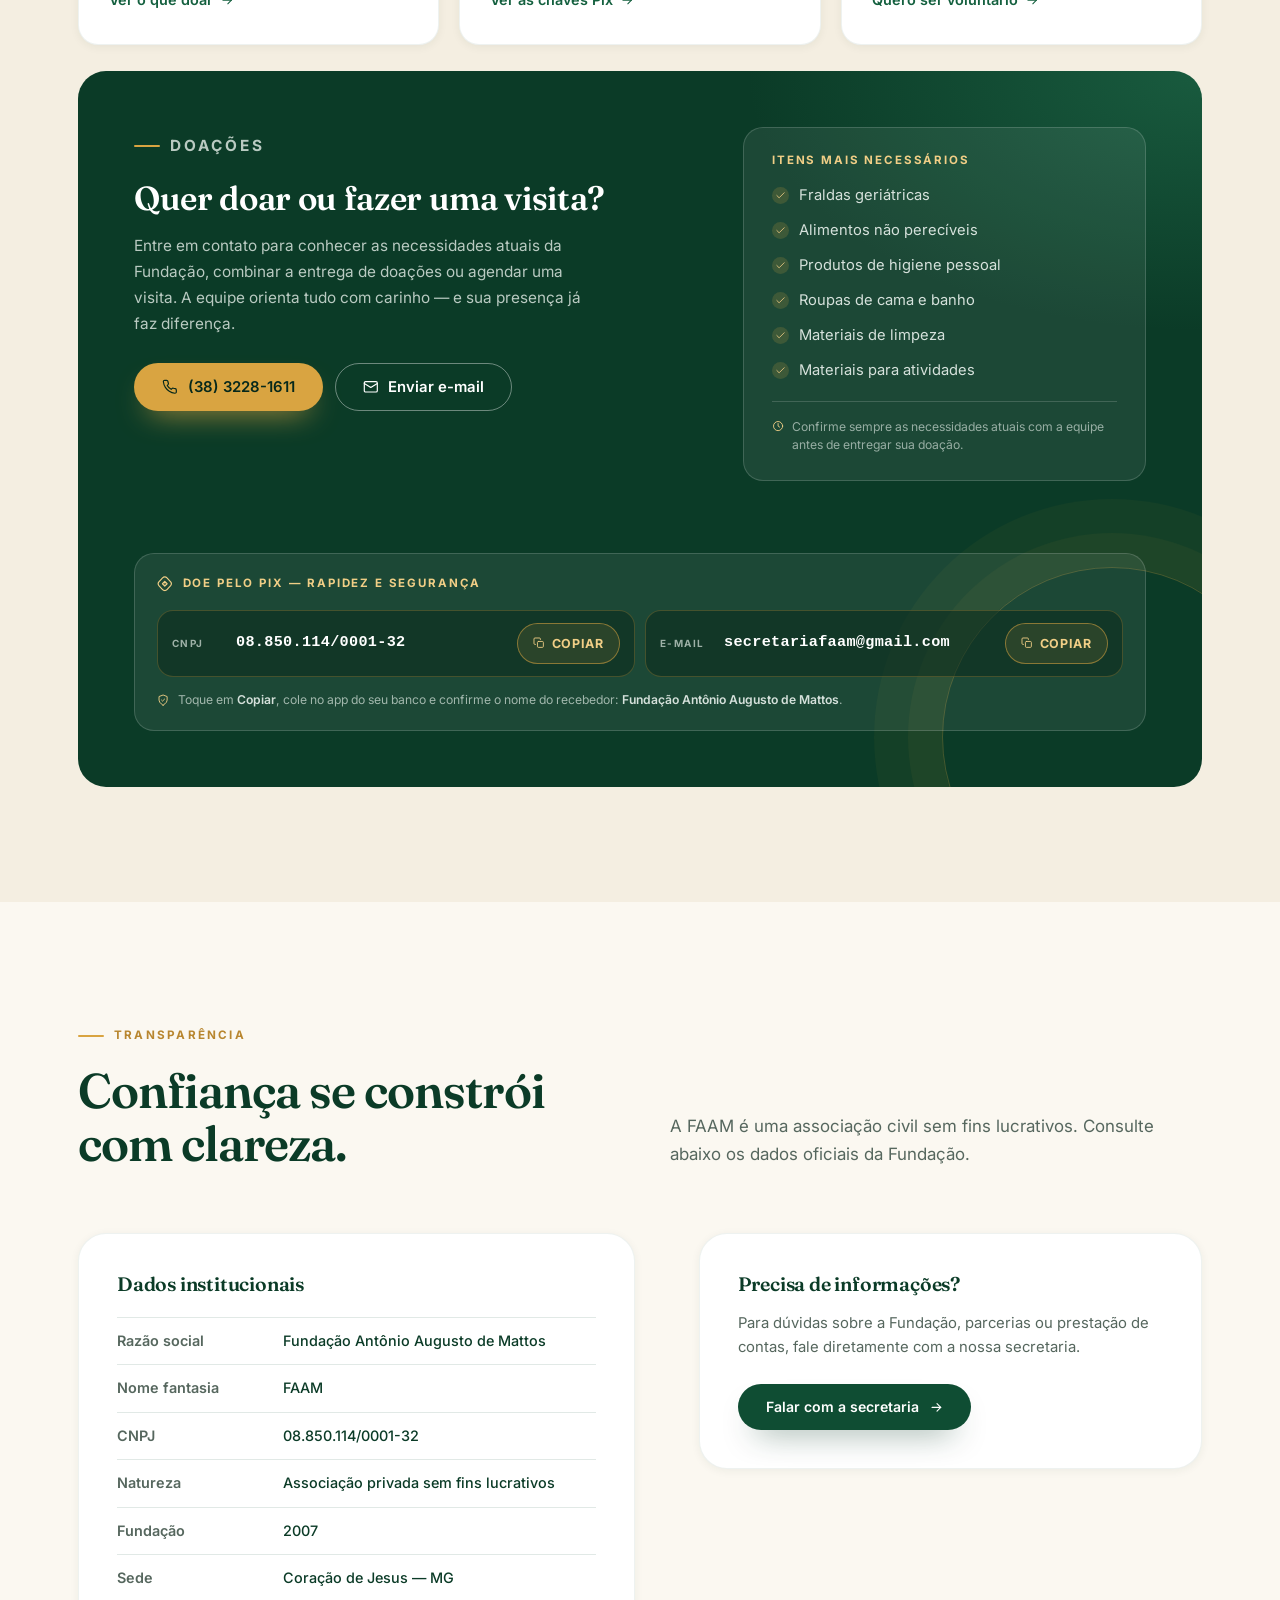
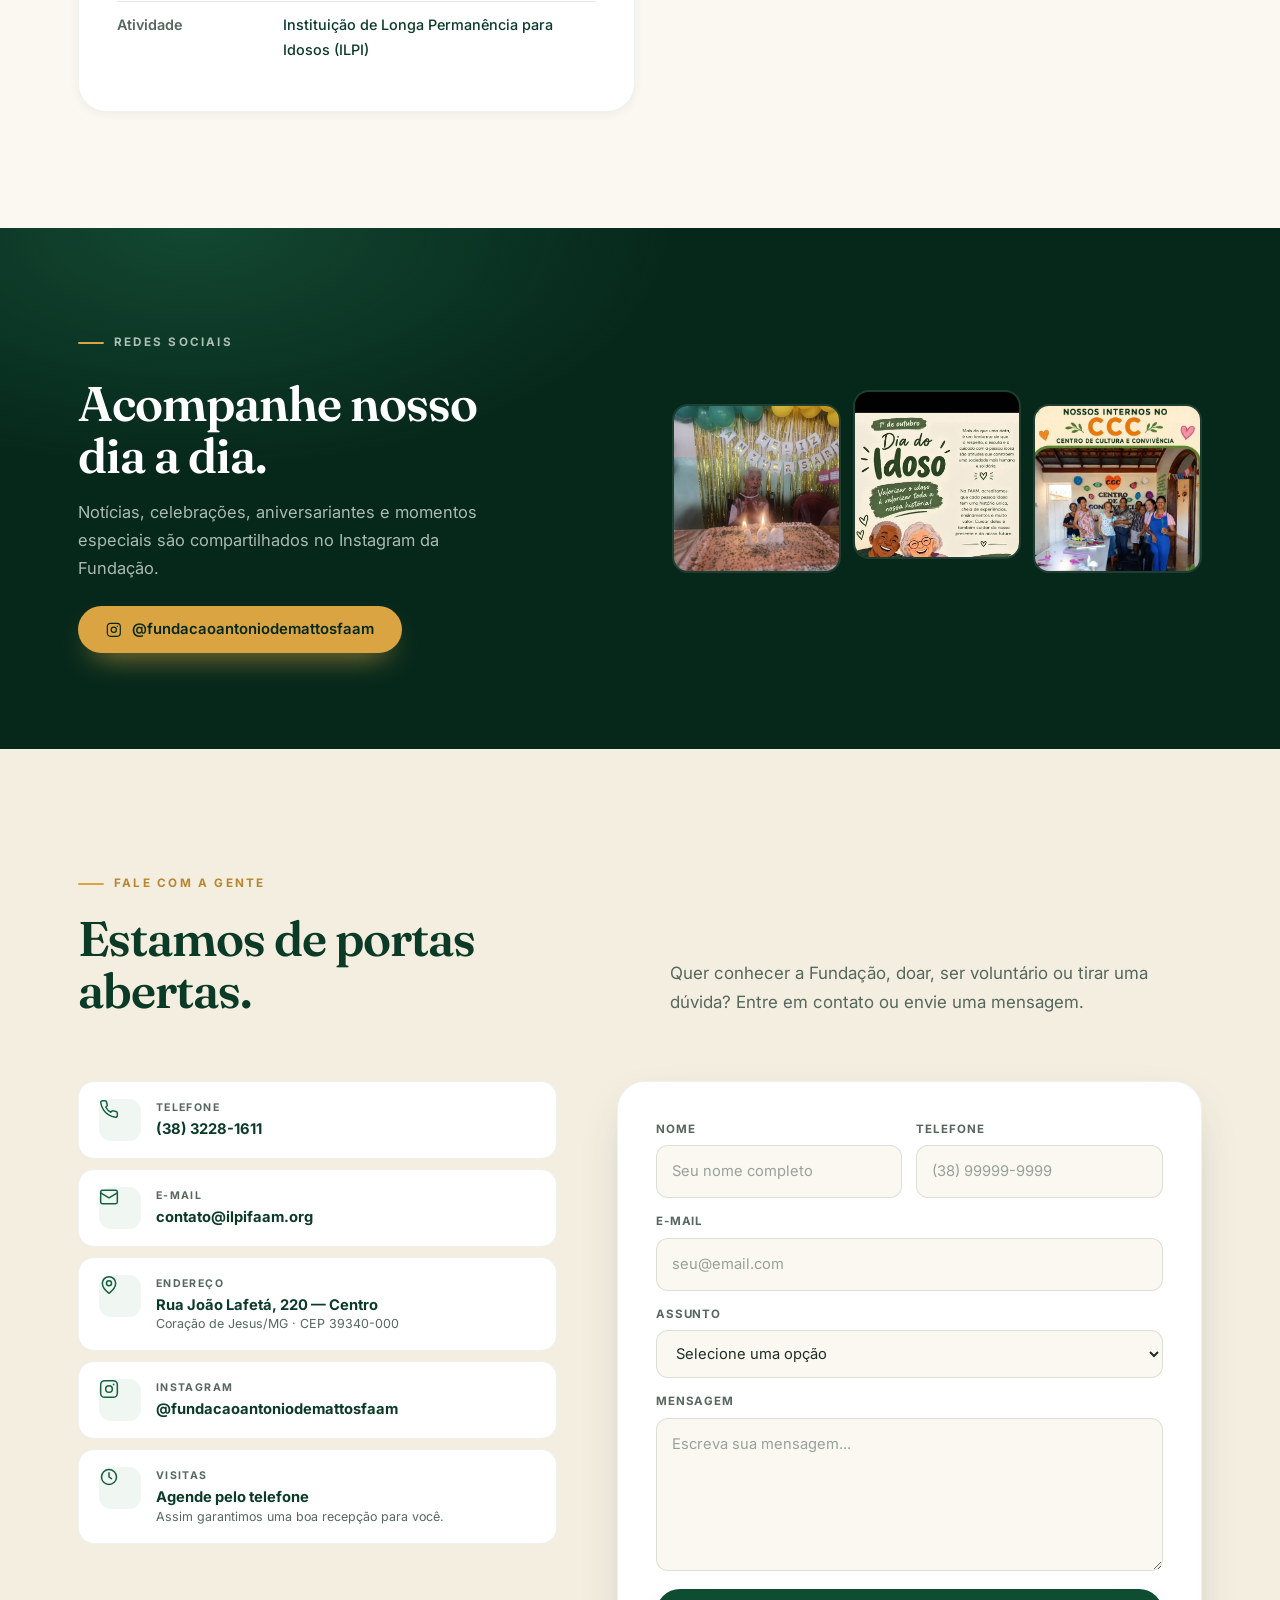
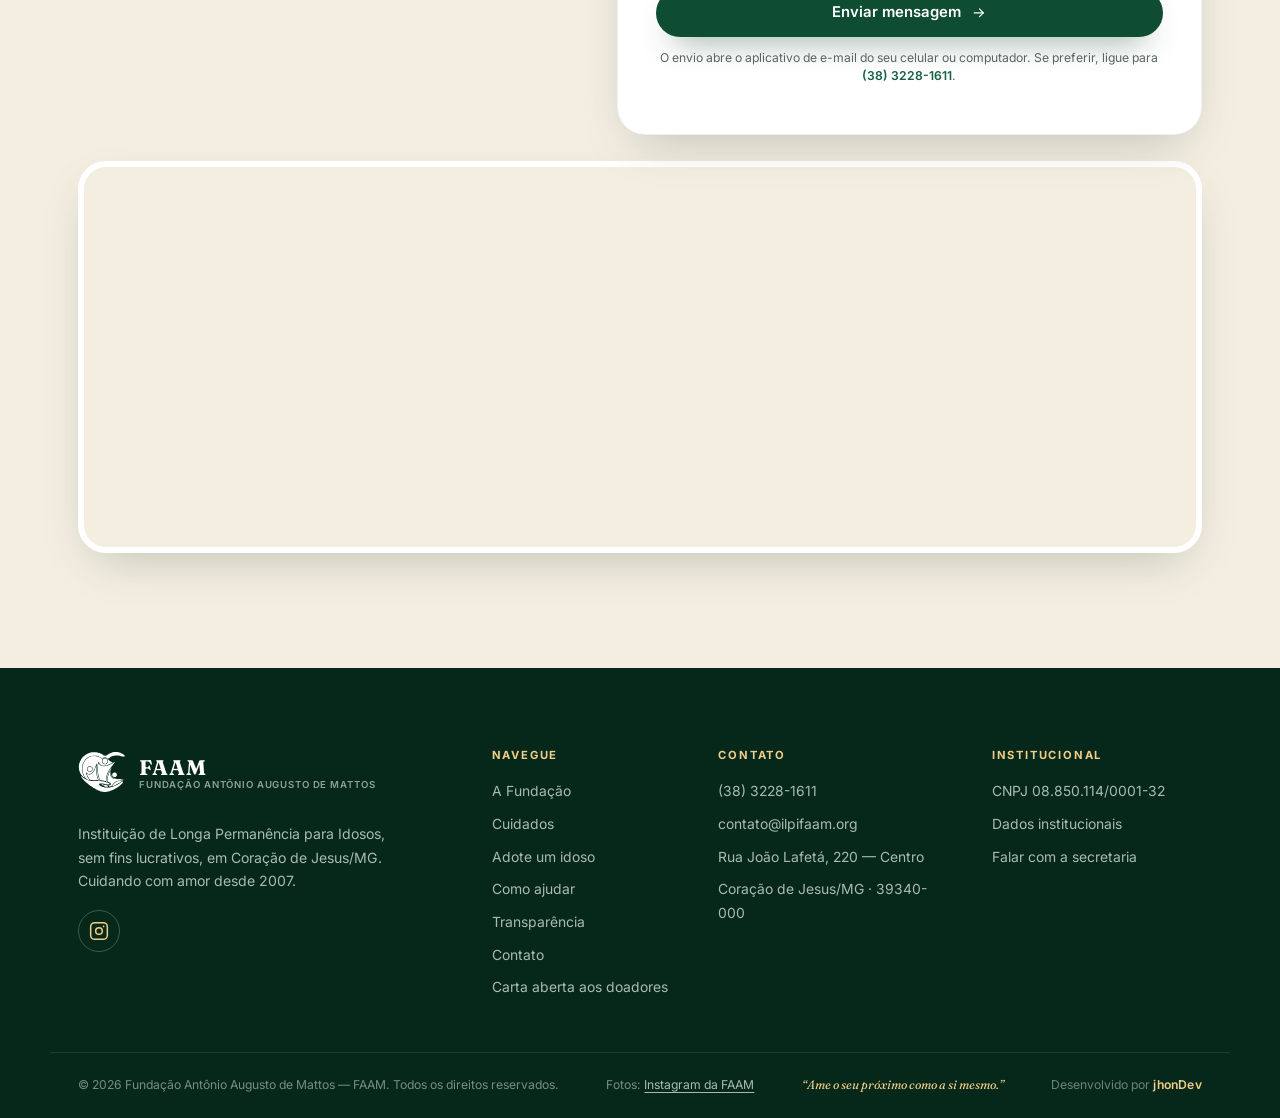
==== commit 2dc4dfd6: "Ajusta popup no celular e adiciona botao de WhatsApp na campanha - Popup: X vai para o canto superio" ====
--- a/index.html
+++ b/index.html
@@ -83,6 +83,7 @@
     <symbol id="i-mail" viewBox="0 0 24 24"><rect x="2" y="4" width="20" height="16" rx="2"/><path d="m22 7-10 6L2 7"/></symbol>
     <symbol id="i-pin" viewBox="0 0 24 24"><path d="M20 10c0 6-8 12-8 12S4 16 4 10a8 8 0 0 1 16 0z"/><circle cx="12" cy="10" r="3"/></symbol>
     <symbol id="i-instagram" viewBox="0 0 24 24"><rect x="2" y="2" width="20" height="20" rx="5"/><circle cx="12" cy="12" r="4"/><circle cx="17.5" cy="6.5" r="1" fill="currentColor" stroke="none"/></symbol>
+    <symbol id="i-whatsapp" viewBox="0 0 24 24"><path fill="currentColor" stroke="none" d="M12.04 2C6.58 2 2.13 6.45 2.13 11.91c0 1.75.46 3.45 1.32 4.95L2 22l5.25-1.38c1.45.79 3.08 1.21 4.79 1.21 5.46 0 9.91-4.45 9.91-9.91S17.5 2 12.04 2zm0 18.15c-1.53 0-3.03-.41-4.34-1.19l-.31-.18-3.12.82.83-3.04-.2-.32a8.2 8.2 0 0 1-1.26-4.33c0-4.54 3.7-8.24 8.25-8.24 2.2 0 4.27.86 5.82 2.42a8.18 8.18 0 0 1 2.41 5.83c0 4.54-3.7 8.23-8.08 8.23zm4.52-6.16c-.25-.12-1.47-.72-1.69-.81-.23-.08-.39-.12-.56.12-.16.25-.64.81-.79.97-.14.17-.29.19-.54.06-.25-.12-1.05-.39-2-1.23-.74-.66-1.24-1.47-1.38-1.72-.14-.25-.02-.38.11-.5.11-.11.25-.29.37-.43.12-.14.16-.25.25-.41.08-.17.04-.31-.02-.43-.06-.12-.56-1.34-.76-1.84-.2-.48-.41-.42-.56-.43h-.48c-.17 0-.43.06-.66.31-.23.25-.87.85-.87 2.07 0 1.22.89 2.4 1.01 2.56.12.17 1.75 2.67 4.23 3.74.59.26 1.05.41 1.41.52.59.19 1.13.16 1.56.1.48-.07 1.47-.6 1.68-1.18.21-.58.21-1.08.14-1.18-.06-.11-.22-.17-.47-.29z"/></symbol>
     <symbol id="i-clock" viewBox="0 0 24 24"><circle cx="12" cy="12" r="9"/><path d="M12 7v5l3 2"/></symbol>
     <symbol id="i-shield" viewBox="0 0 24 24"><path d="M12 22s8-4 8-10V5l-8-3-8 3v7c0 6 8 10 8 10z"/><path d="m9 12 2 2 4-4"/></symbol>
     <symbol id="i-arrow-right" viewBox="0 0 24 24"><path d="M5 12h14"/><path d="m13 6 6 6-6 6"/></symbol>
@@ -867,6 +868,10 @@
         </div>
 
         <div class="natal__acoes reveal">
+          <a href="https://wa.me/553832281611?text=Ol%C3%A1!%20Quero%20presentear%20um%20morador%20na%20Campanha%20de%20Natal%20da%20FAAM." class="btn btn--whatsapp" target="_blank" rel="noopener">
+            <svg class="icon" aria-hidden="true"><use href="#i-whatsapp"></use></svg>
+            Falar no WhatsApp
+          </a>
           <a href="#como-ajudar" class="btn btn--gold">
             <svg class="icon" aria-hidden="true"><use href="#i-gift"></use></svg>
             Quero presentear um morador
--- a/css/natal.css
+++ b/css/natal.css
@@ -109,6 +109,17 @@
   border-color: var(--dourado-claro);
   background: rgba(240, 206, 134, 0.12);
 }
+.btn--whatsapp {
+  background: #25d366;
+  border-color: #25d366;
+  color: #0b3d2a;
+}
+.btn--whatsapp .icon { width: 1.15em; height: 1.15em; }
+.btn--whatsapp:hover {
+  background: #1eb95a;
+  border-color: #1eb95a;
+  color: #06291c;
+}
 
 /* ---------- Popup da campanha ---------- */
 body.natal-aberto { overflow: hidden; }
@@ -290,10 +301,13 @@
     grid-template-columns: 1fr;
     max-height: 92svh;
     overflow-y: auto;
+    overscroll-behavior: contain;
     border-radius: 22px;
   }
-  .natal-popup__midia { max-height: 34svh; }
-  .natal-popup__midia img { object-position: center 22%; }
+  .natal-popup__midia { max-height: 26svh; }
+  .natal-popup__midia img { object-position: center 24%; }
+  /* X no canto superior esquerdo para não cobrir o logo da FAAM */
+  .natal-popup__fechar { top: 10px; left: 10px; right: auto; }
 }
 
 @media (max-width: 720px) {
@@ -302,9 +316,28 @@
   .natal__card-info strong { font-size: 0.97rem; }
   .natal__card-info span { font-size: 0.74rem; }
   .natal-popup { padding: 12px; }
-  .natal-popup__conteudo { padding: 26px 22px 30px; }
-  .natal-popup__acoes .btn { width: 100%; }
-  .natal-popup__fechar { top: 10px; right: 10px; width: 40px; height: 40px; }
+  .natal-popup__conteudo { padding: 22px 20px calc(24px + env(safe-area-inset-bottom)); }
+  .natal-popup__conteudo .kicker { font-size: 0.66rem; letter-spacing: 0.14em; margin-bottom: 10px; }
+  .natal-popup__conteudo h2 { font-size: 1.5rem; }
+  .natal-popup__conteudo > p { margin-top: 10px; font-size: 0.9rem; line-height: 1.55; }
+  .natal-popup__lista { margin-top: 16px; padding: 14px 16px; gap: 9px; }
+  .natal-popup__lista li { font-size: 0.84rem; }
+  .natal-popup__acoes { margin-top: 18px; gap: 8px; }
+  .natal-popup__acoes .btn { width: 100%; padding: 11px 16px; }
+  .natal-popup__fechar { width: 40px; height: 40px; }
+  .natal-popup__rodape { display: none; }
+}
+
+@media (max-width: 860px) and (max-height: 700px) {
+  .natal-popup__midia { max-height: 20svh; }
+  .natal-popup__acoes { display: grid; grid-template-columns: 1fr 1fr; }
+  .natal-popup__acoes .btn {
+    padding: 11px 8px;
+    font-size: 0.78rem;
+    white-space: normal;
+    line-height: 1.15;
+    text-align: center;
+  }
 }
 
 @media (prefers-reduced-motion: reduce) {
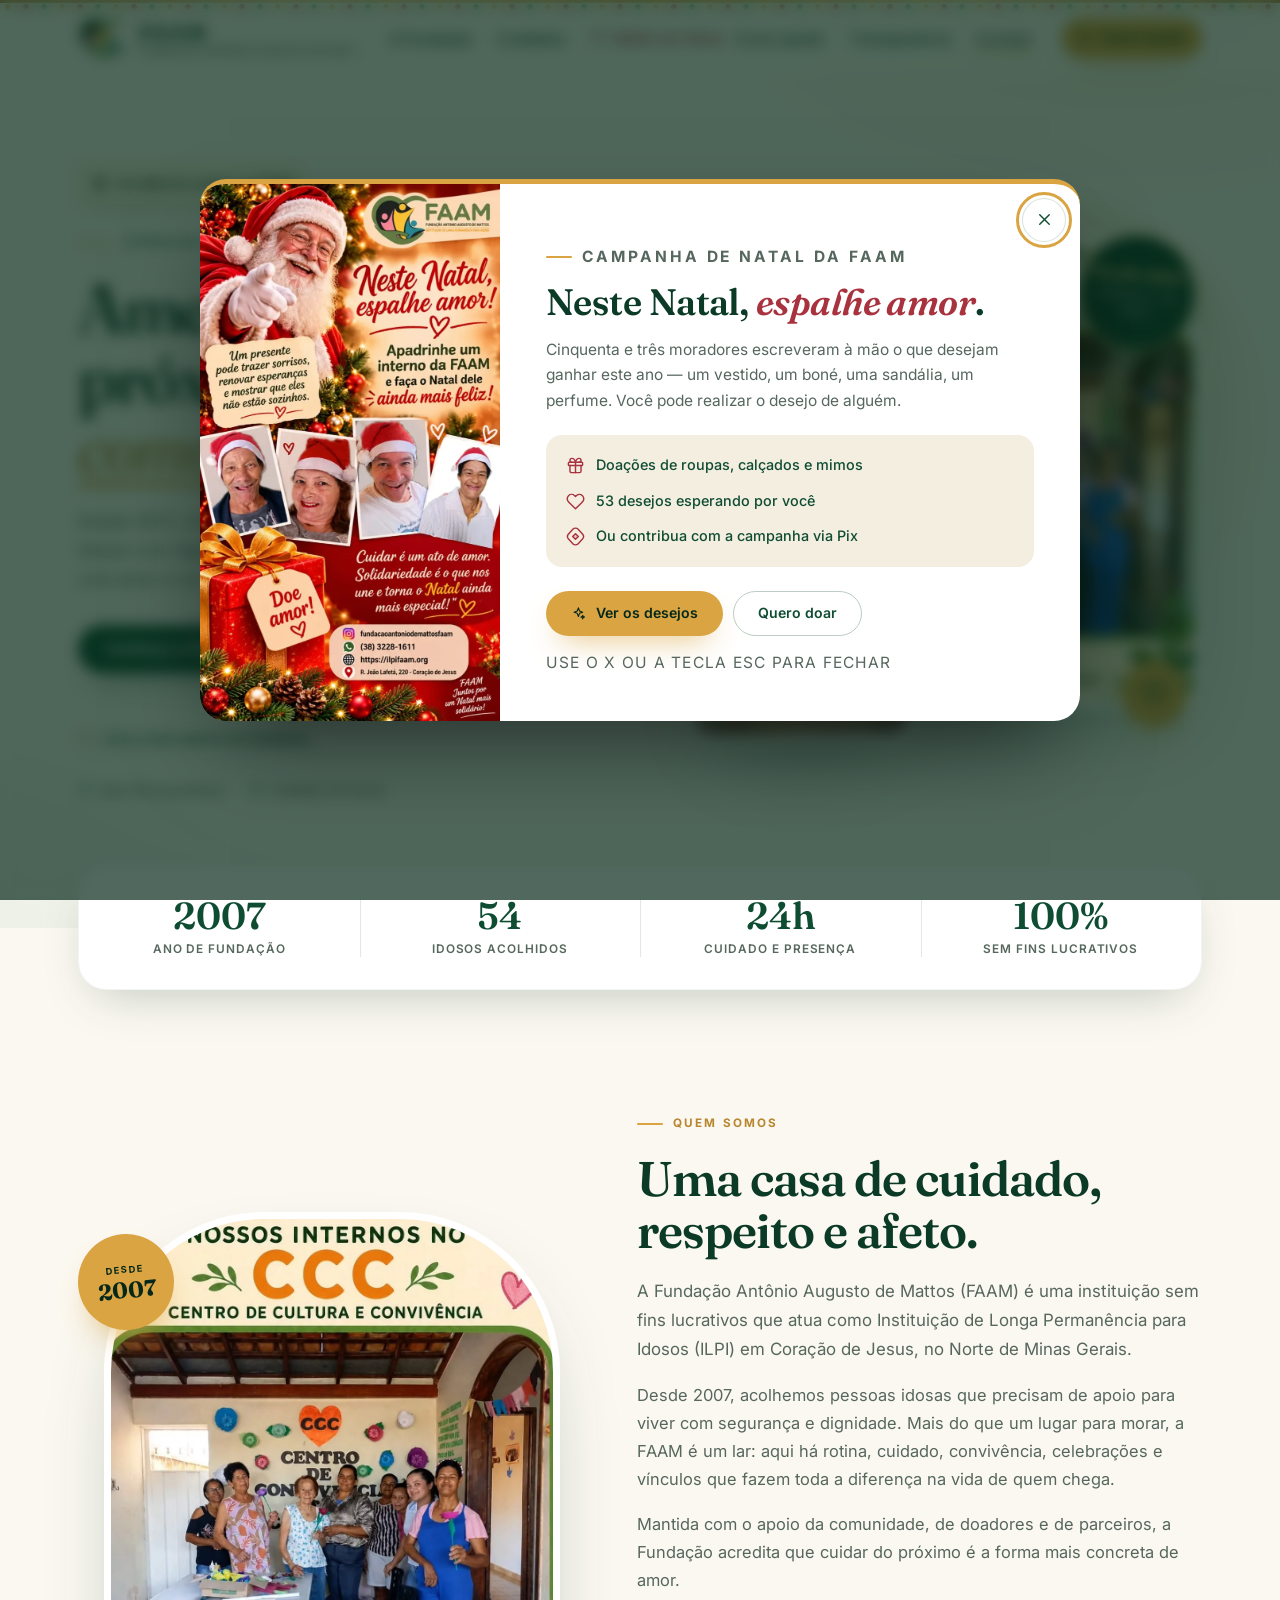
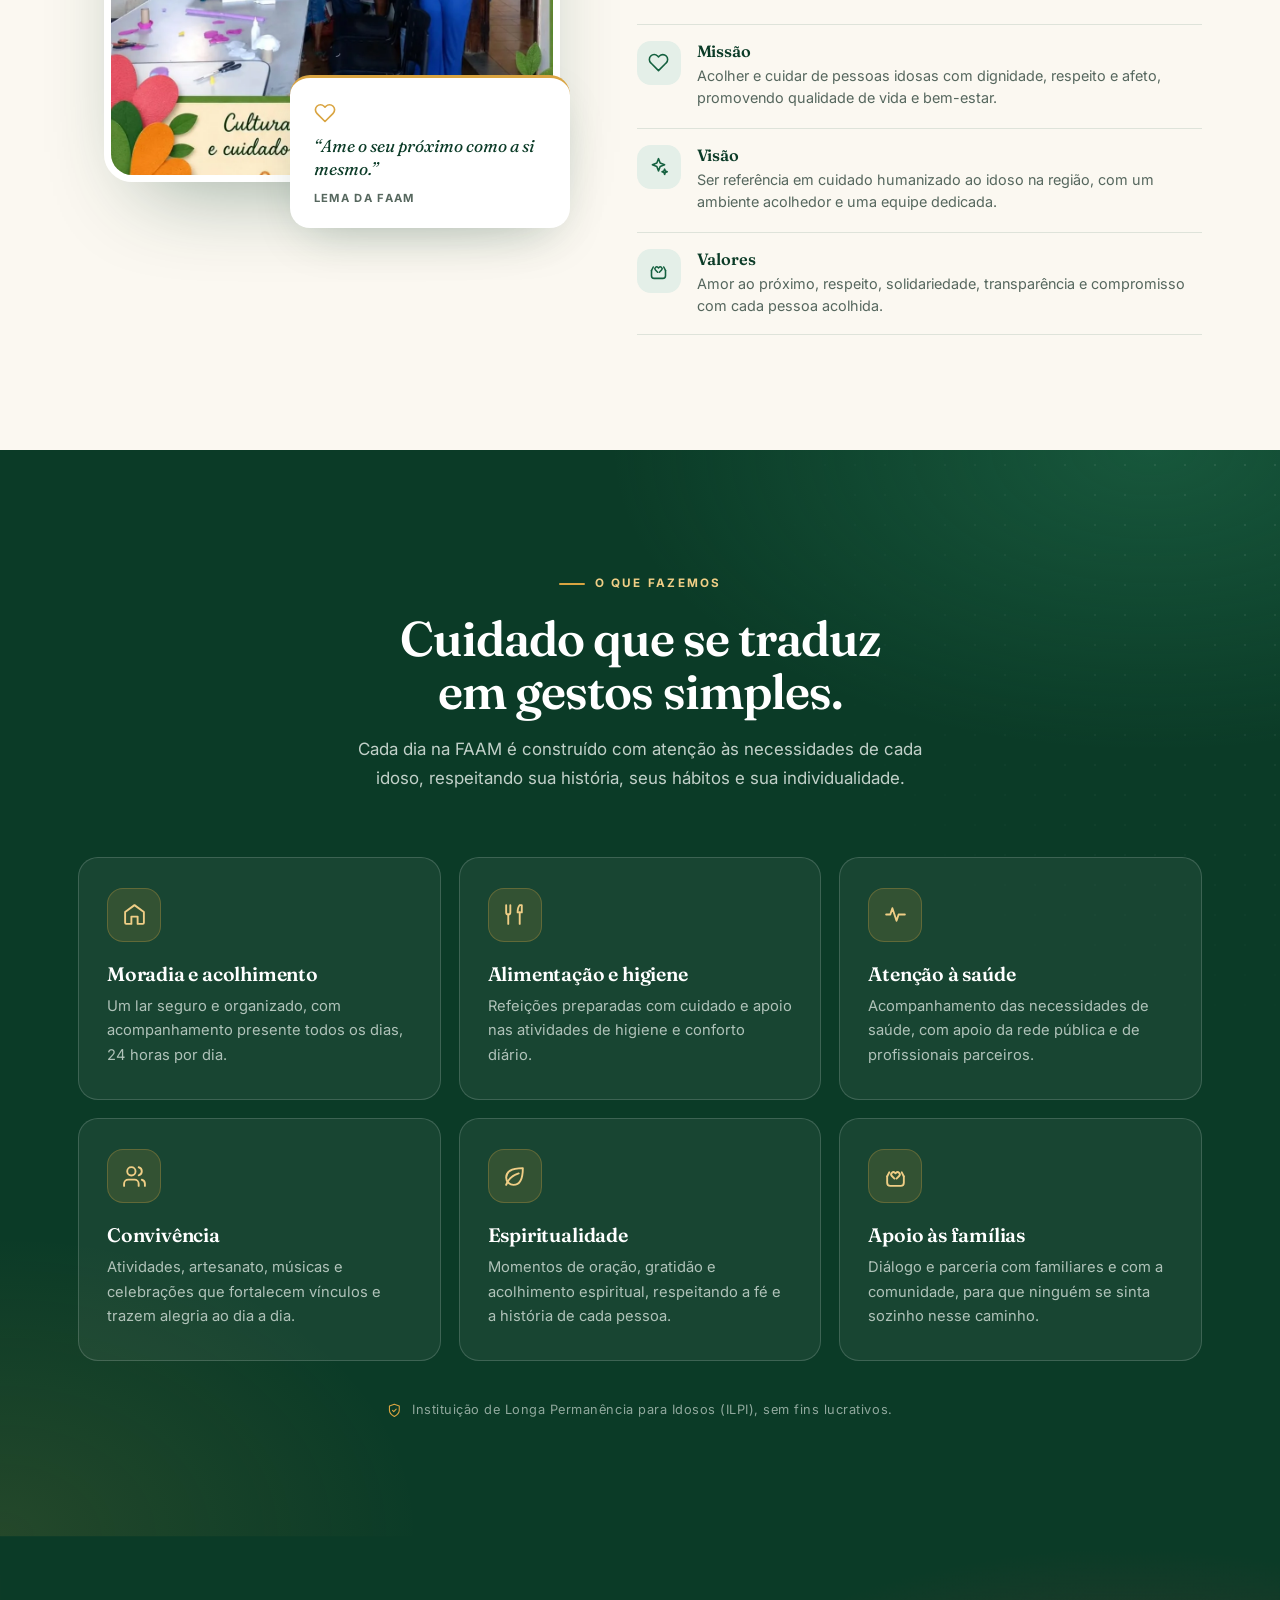
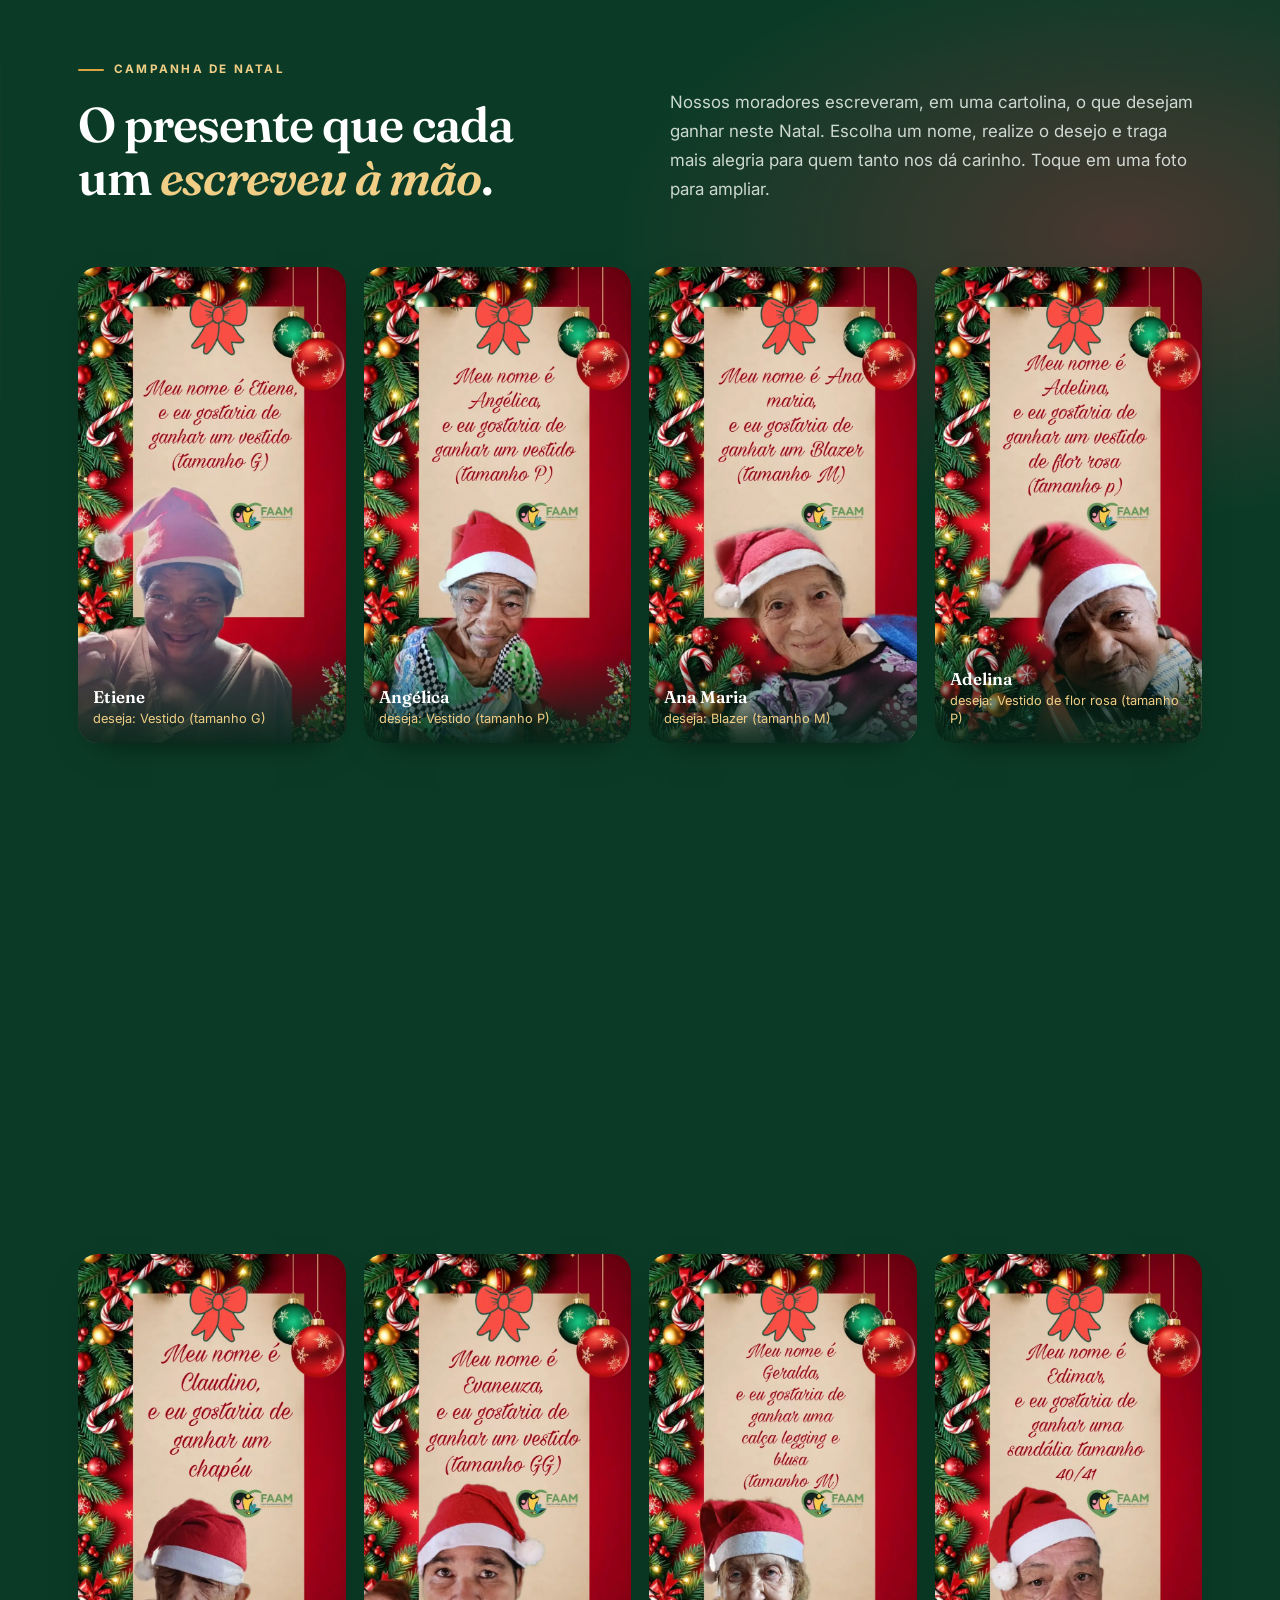
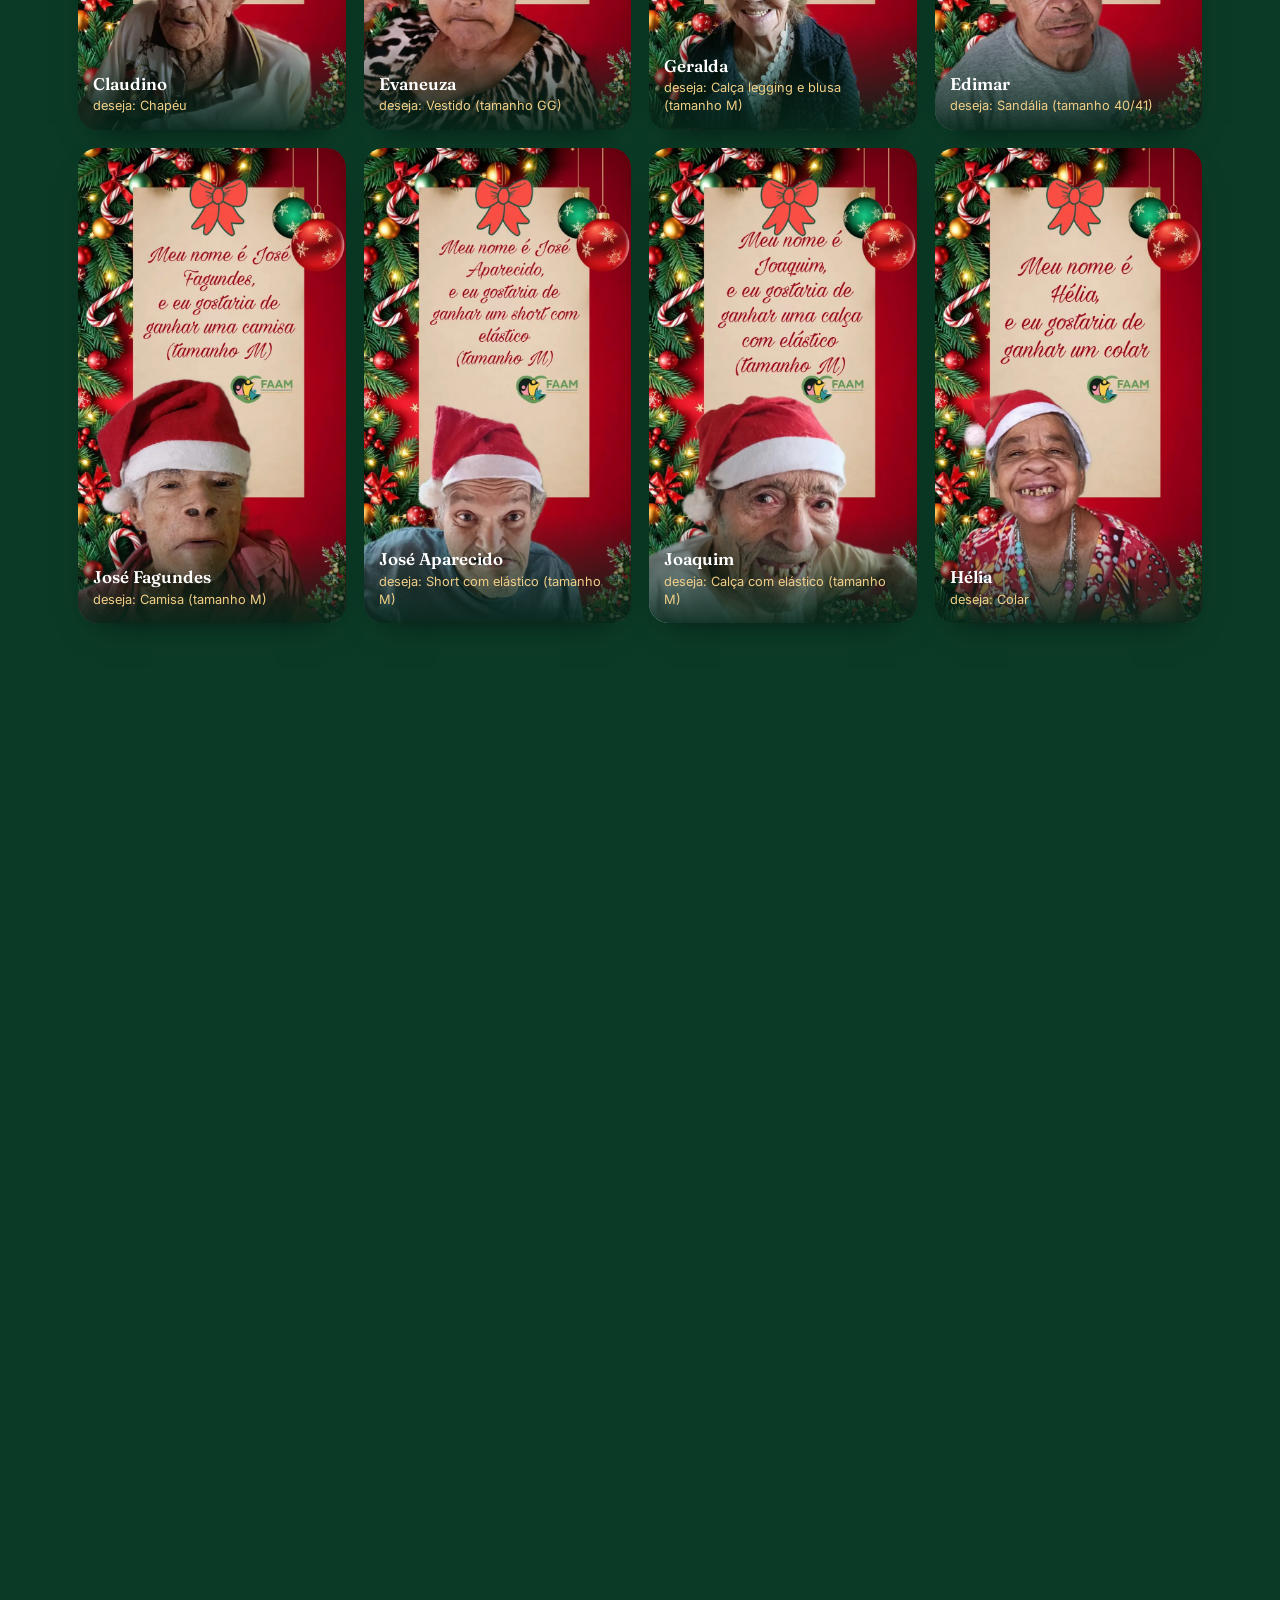
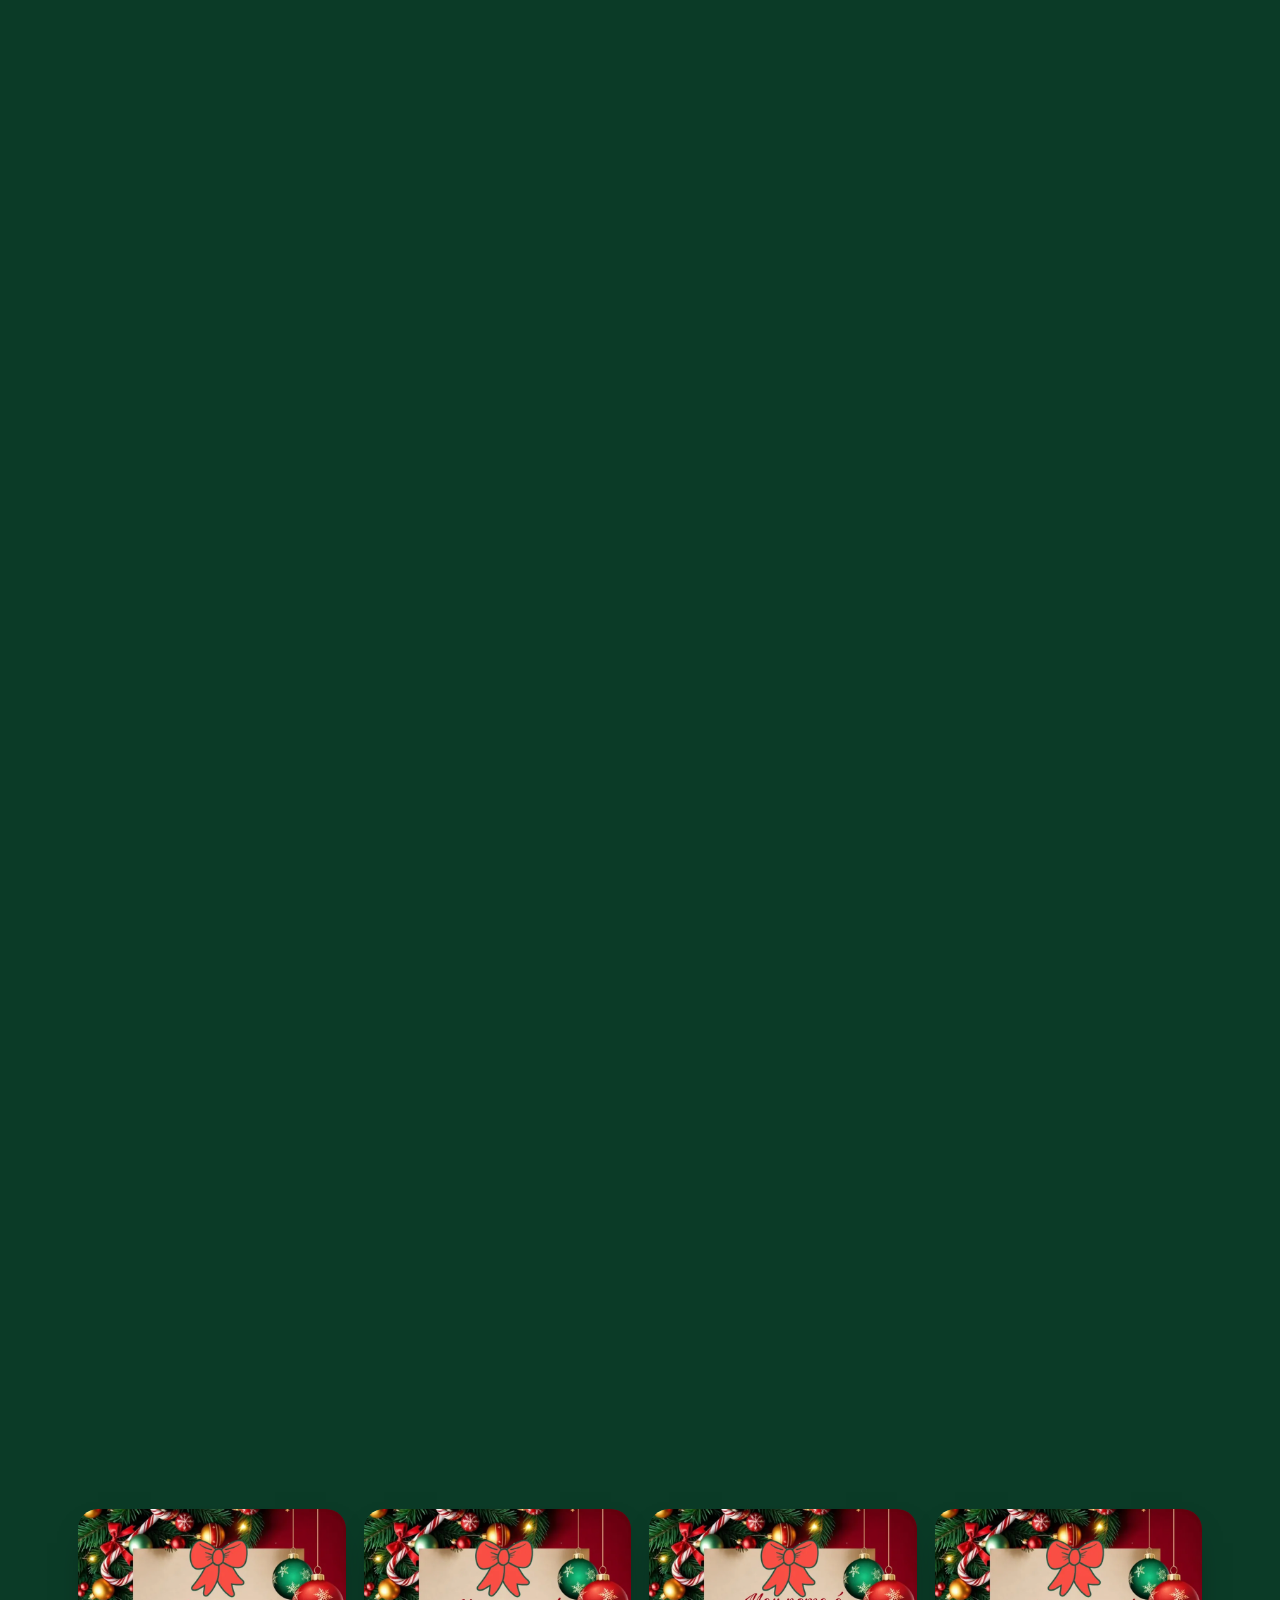
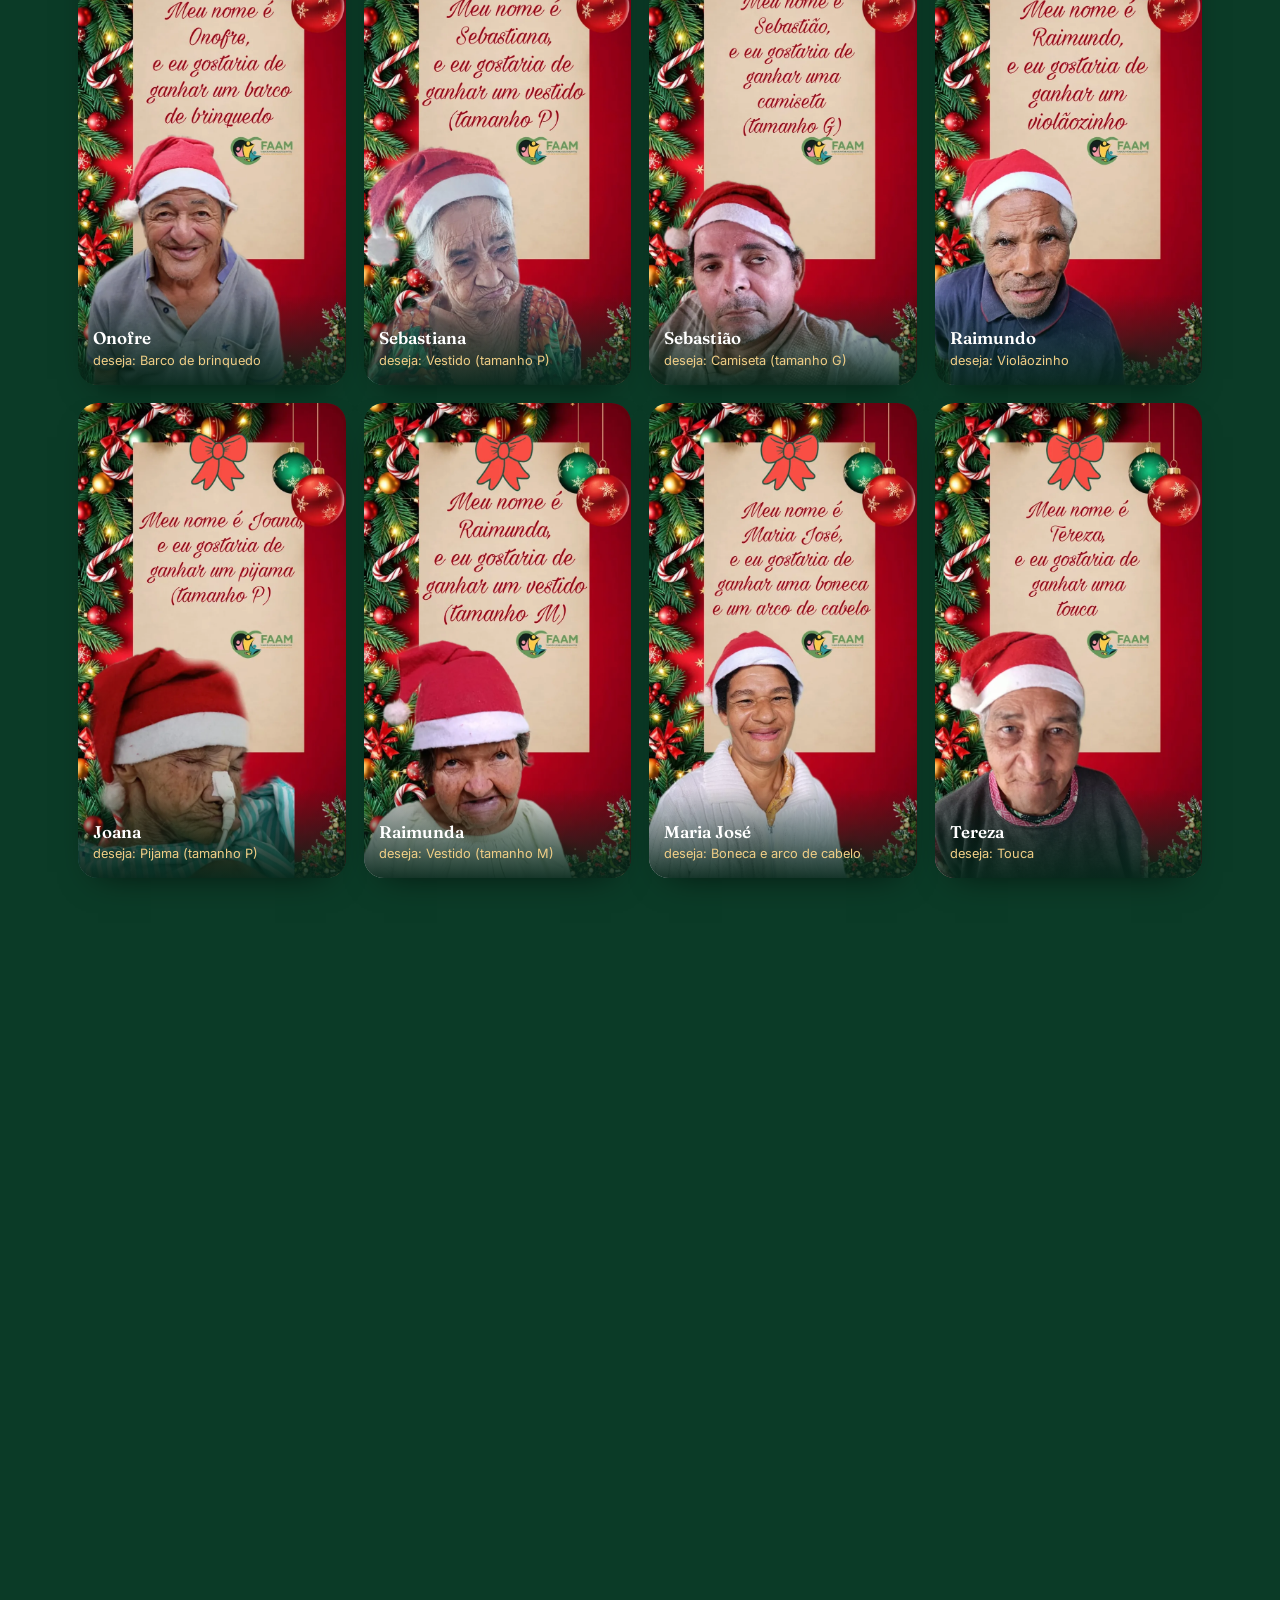
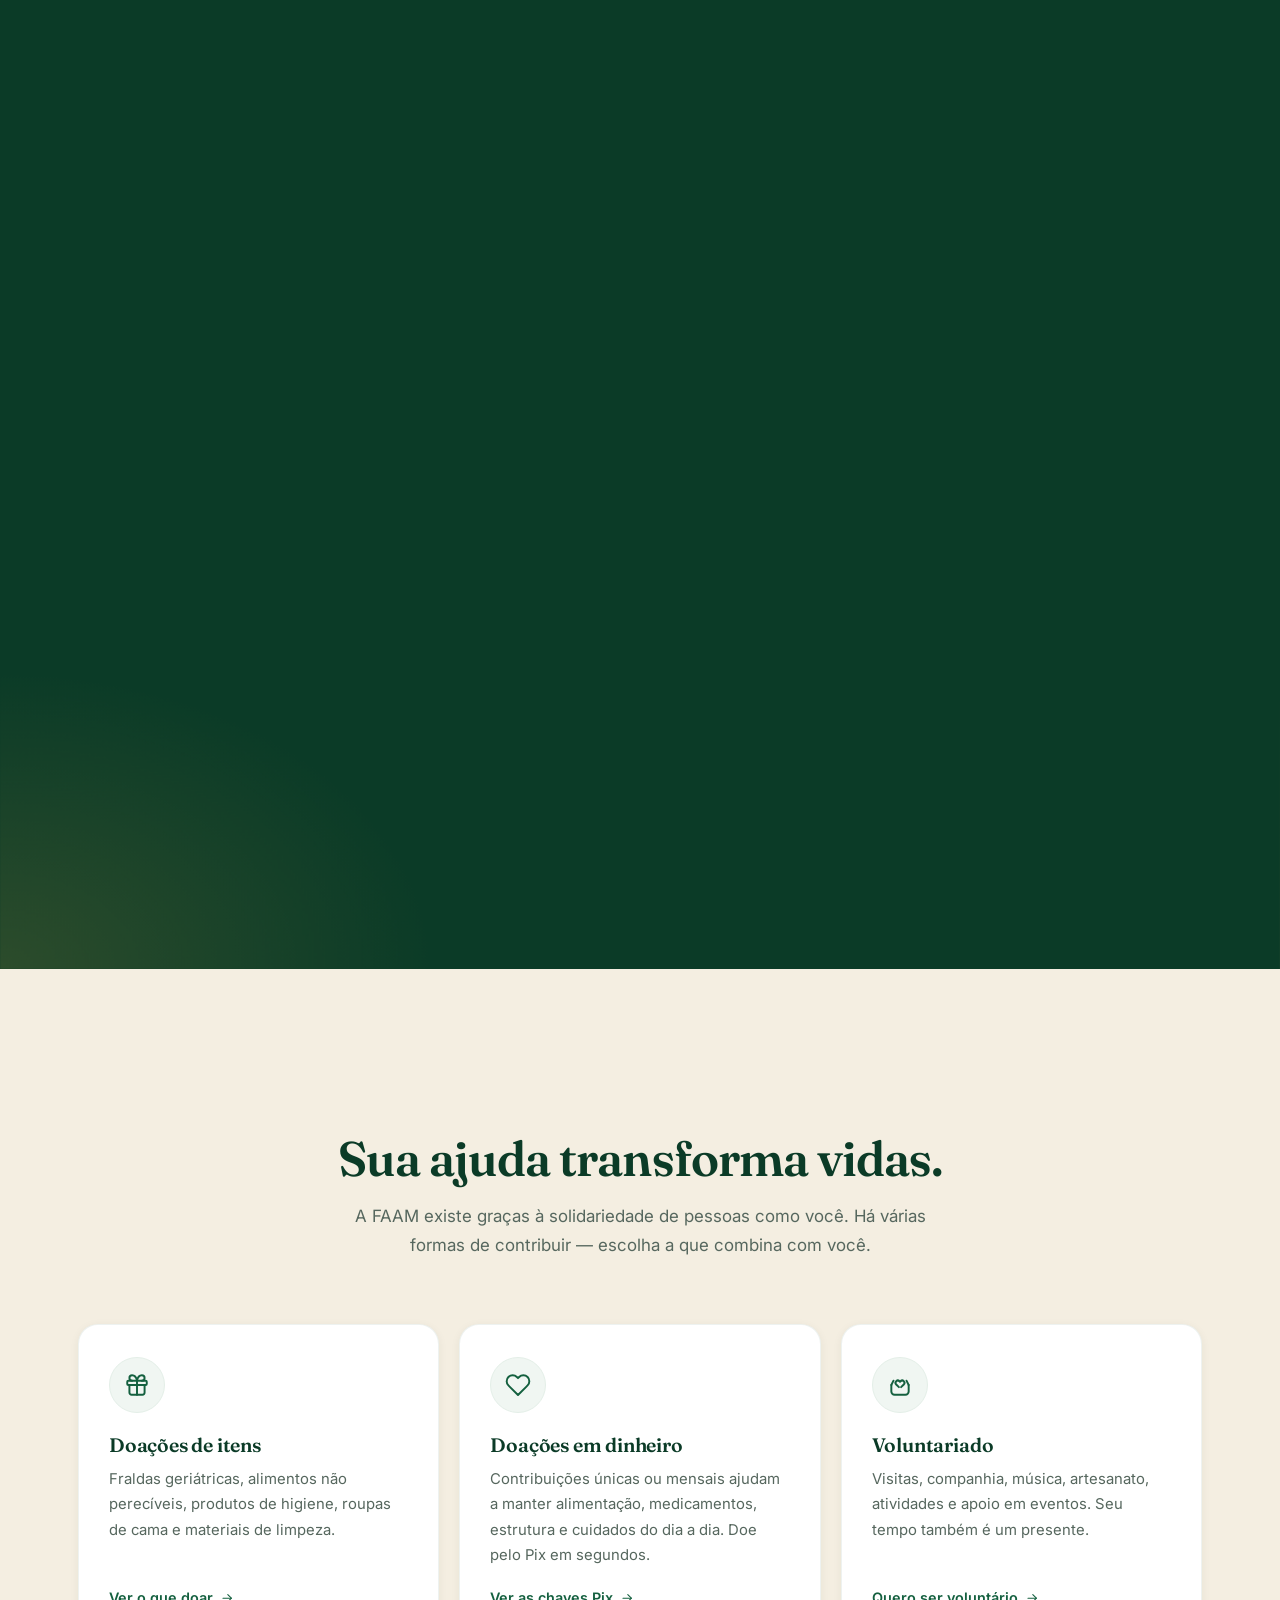
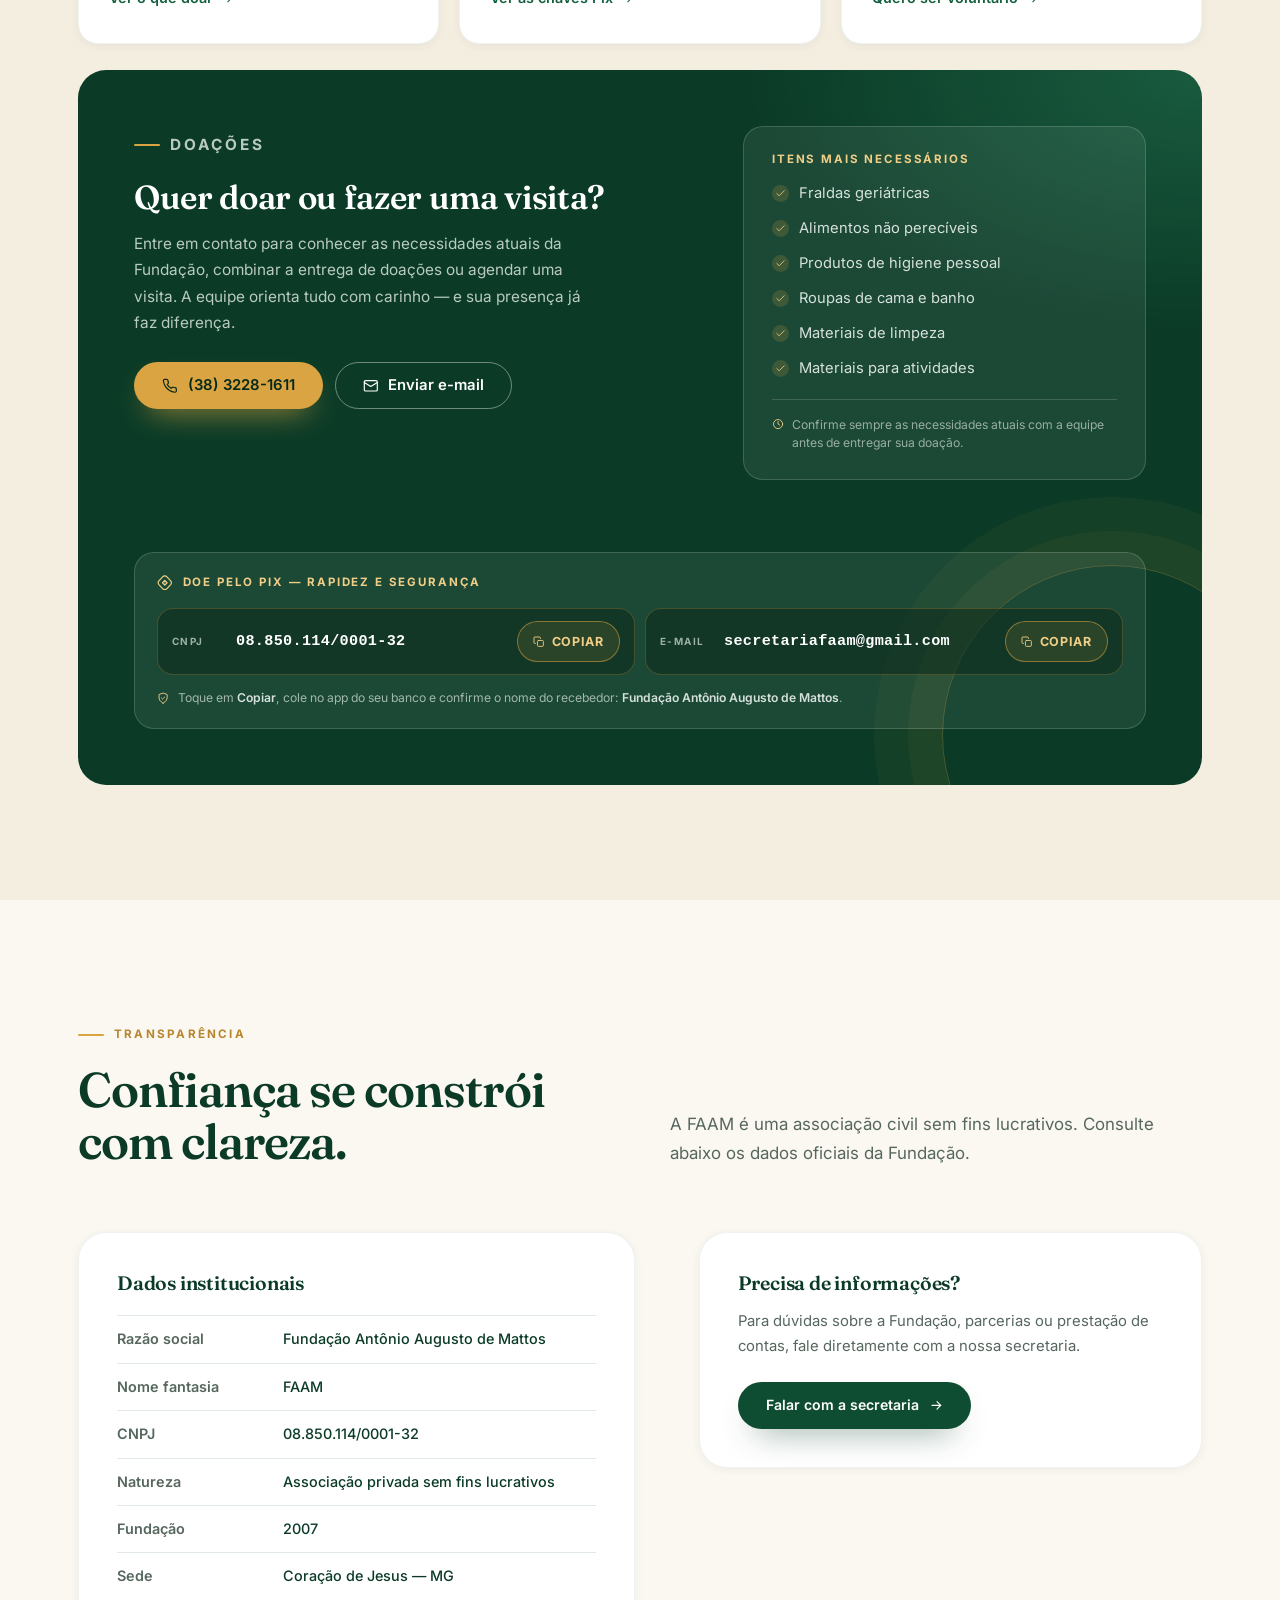
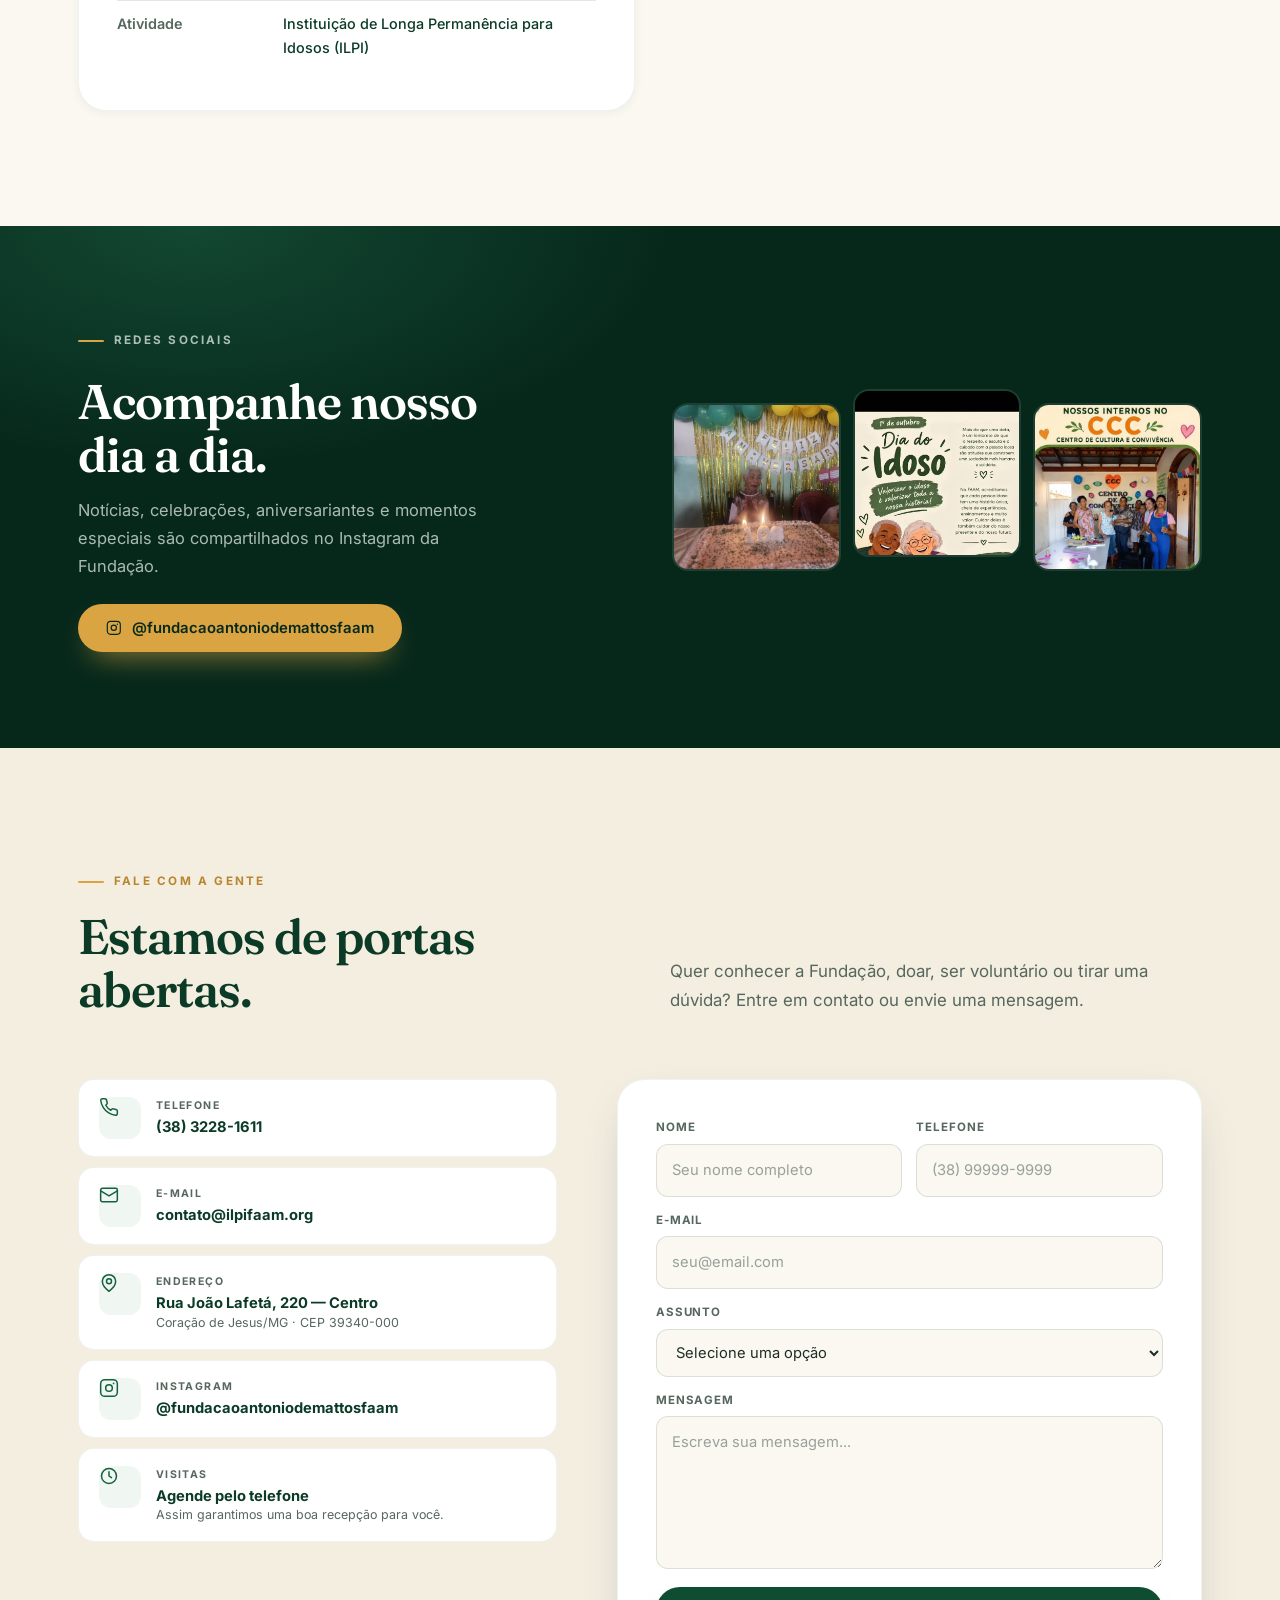
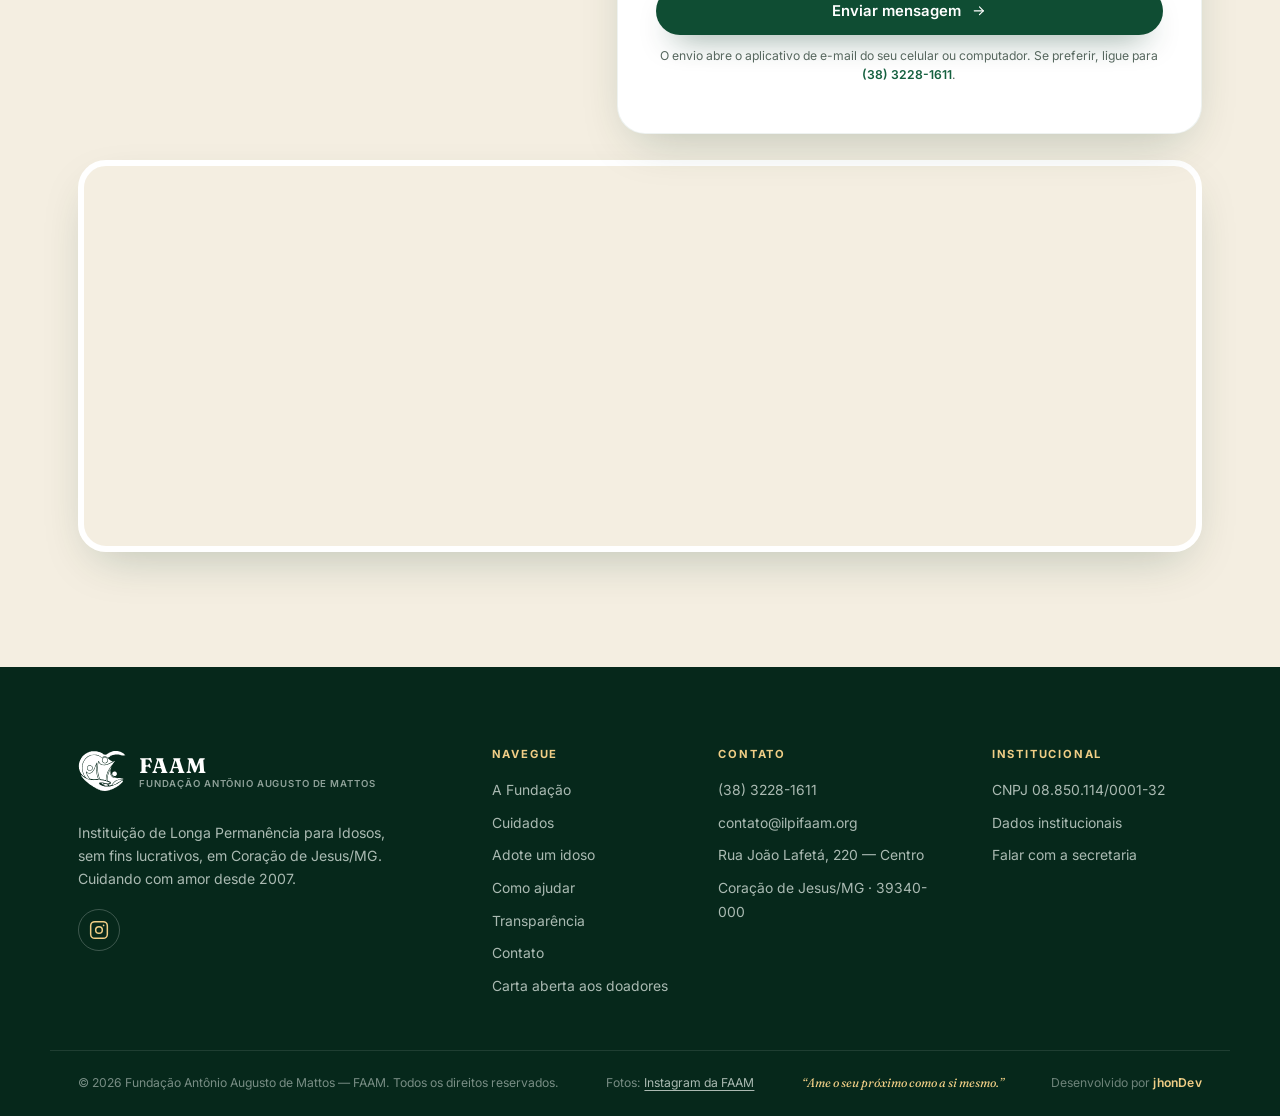
==== commit a7c22556: "Botao 'Quero presentear um morador' abre o WhatsApp com mensagem pronta" ====
--- a/index.html
+++ b/index.html
@@ -868,12 +868,8 @@
         </div>
 
         <div class="natal__acoes reveal">
-          <a href="https://wa.me/553832281611?text=Ol%C3%A1!%20Quero%20presentear%20um%20morador%20na%20Campanha%20de%20Natal%20da%20FAAM." class="btn btn--whatsapp" target="_blank" rel="noopener">
+          <a href="https://wa.me/553832281611?text=Ol%C3%A1!%20Quero%20presentear%20um%20morador%20na%20Campanha%20de%20Natal%20da%20FAAM." class="btn btn--gold" target="_blank" rel="noopener">
             <svg class="icon" aria-hidden="true"><use href="#i-whatsapp"></use></svg>
-            Falar no WhatsApp
-          </a>
-          <a href="#como-ajudar" class="btn btn--gold">
-            <svg class="icon" aria-hidden="true"><use href="#i-gift"></use></svg>
             Quero presentear um morador
           </a>
           <a href="carta.html" class="btn btn--outline">Conheça a carta aberta</a>
--- a/css/natal.css
+++ b/css/natal.css
@@ -108,17 +108,6 @@
 .natal .btn--outline:hover {
   border-color: var(--dourado-claro);
   background: rgba(240, 206, 134, 0.12);
-}
-.btn--whatsapp {
-  background: #25d366;
-  border-color: #25d366;
-  color: #0b3d2a;
-}
-.btn--whatsapp .icon { width: 1.15em; height: 1.15em; }
-.btn--whatsapp:hover {
-  background: #1eb95a;
-  border-color: #1eb95a;
-  color: #06291c;
 }
 
 /* ---------- Popup da campanha ---------- */
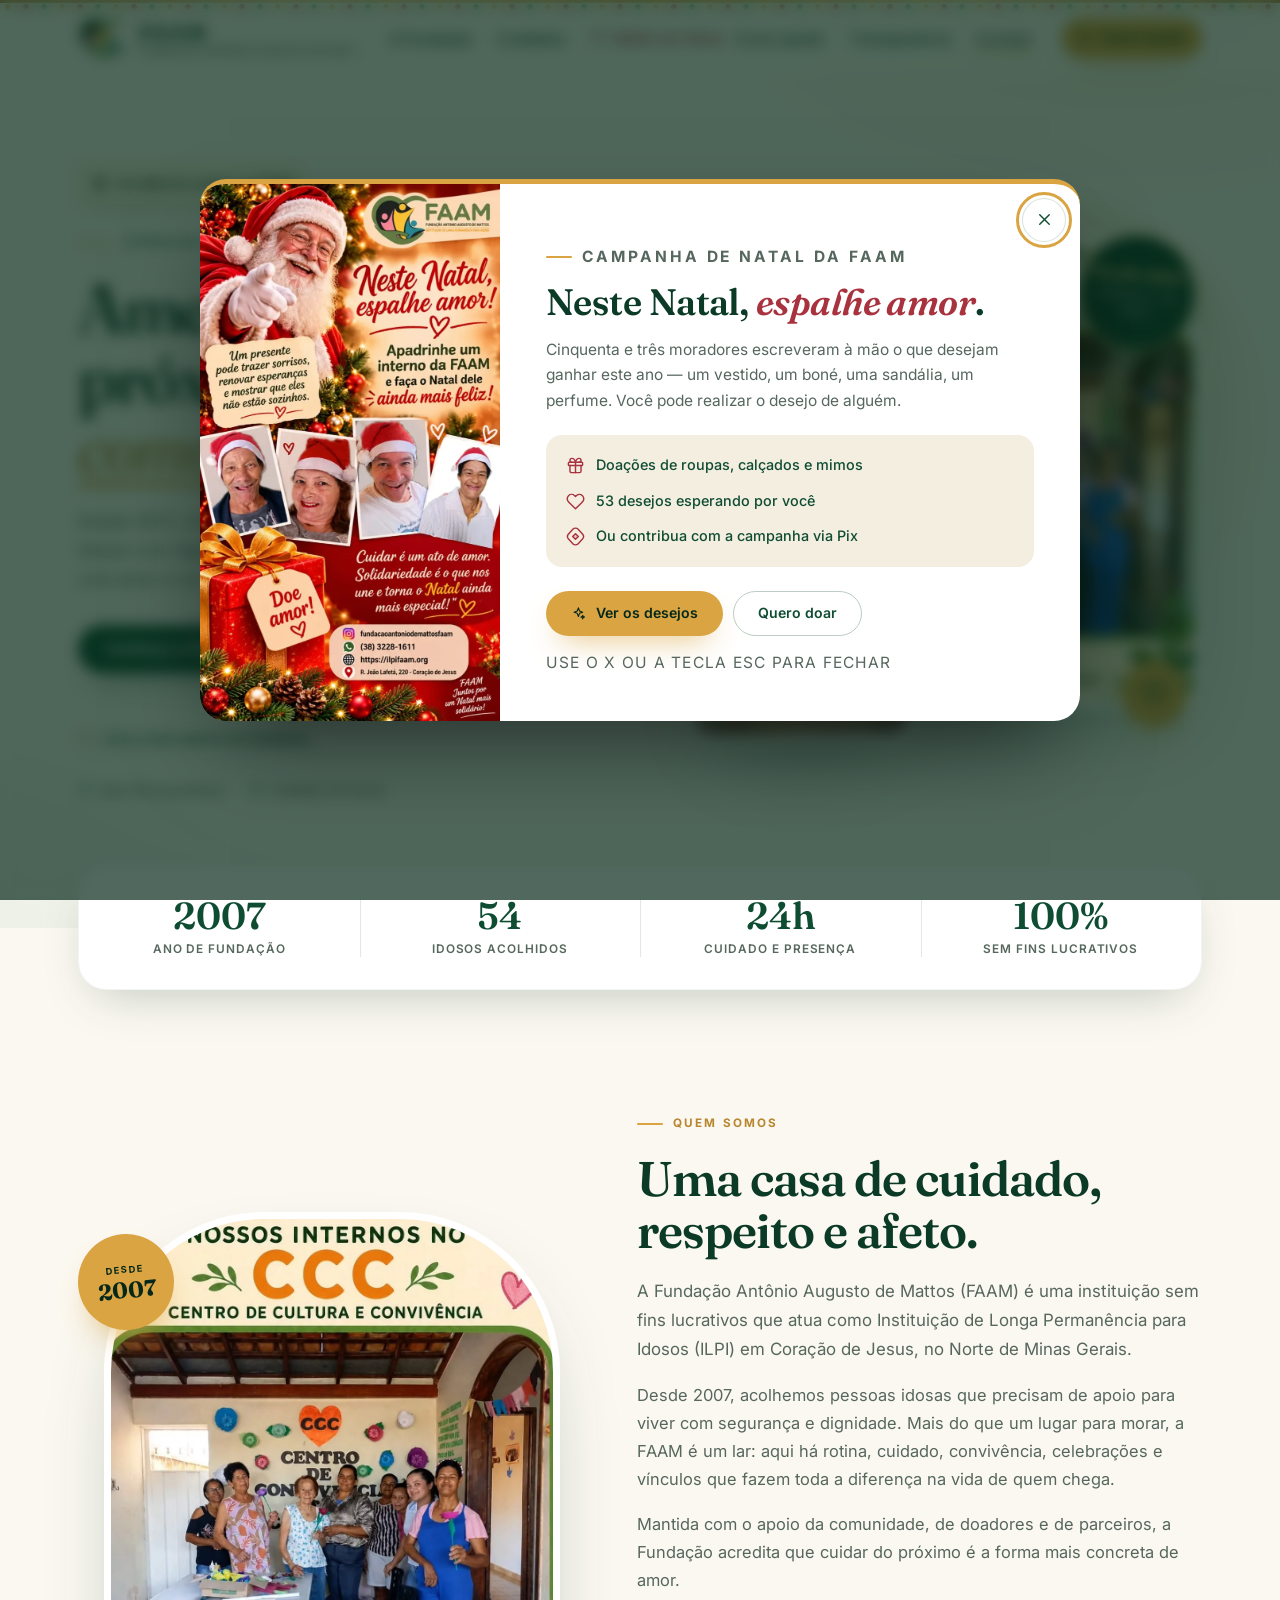
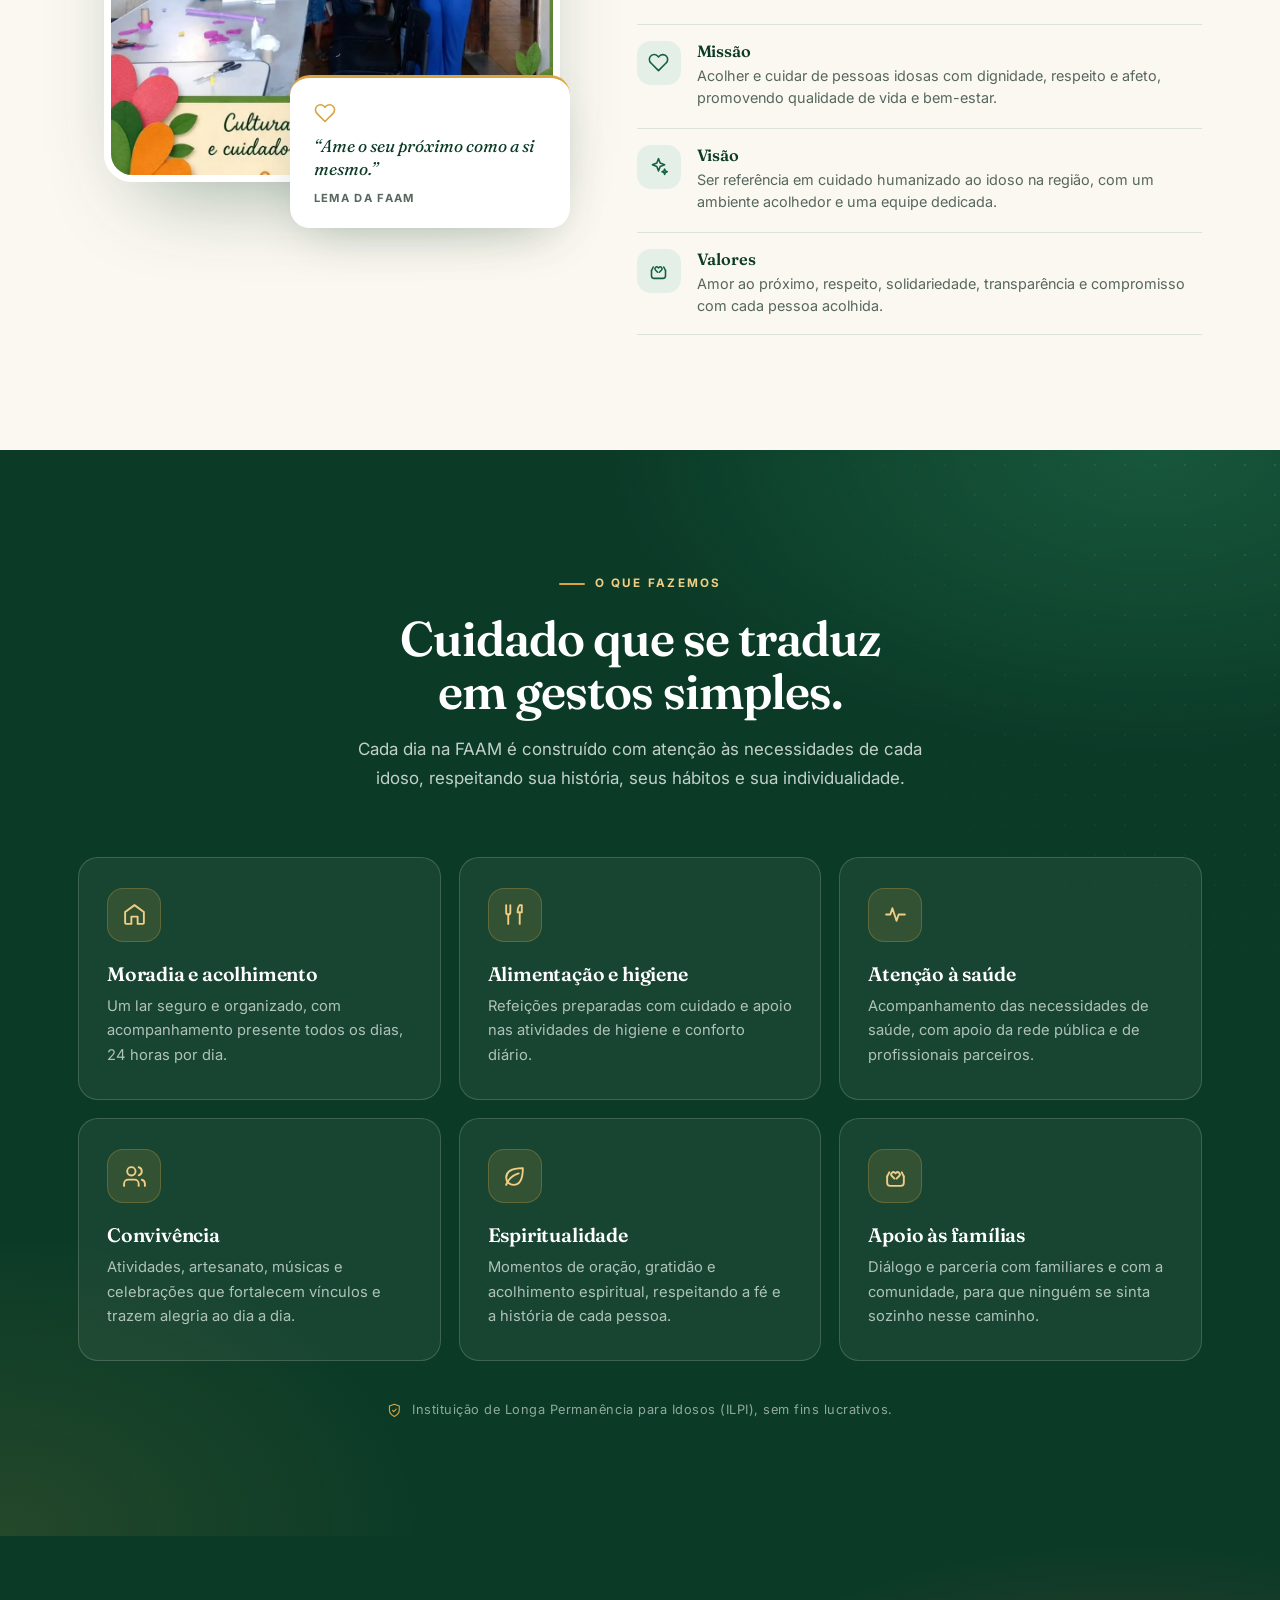
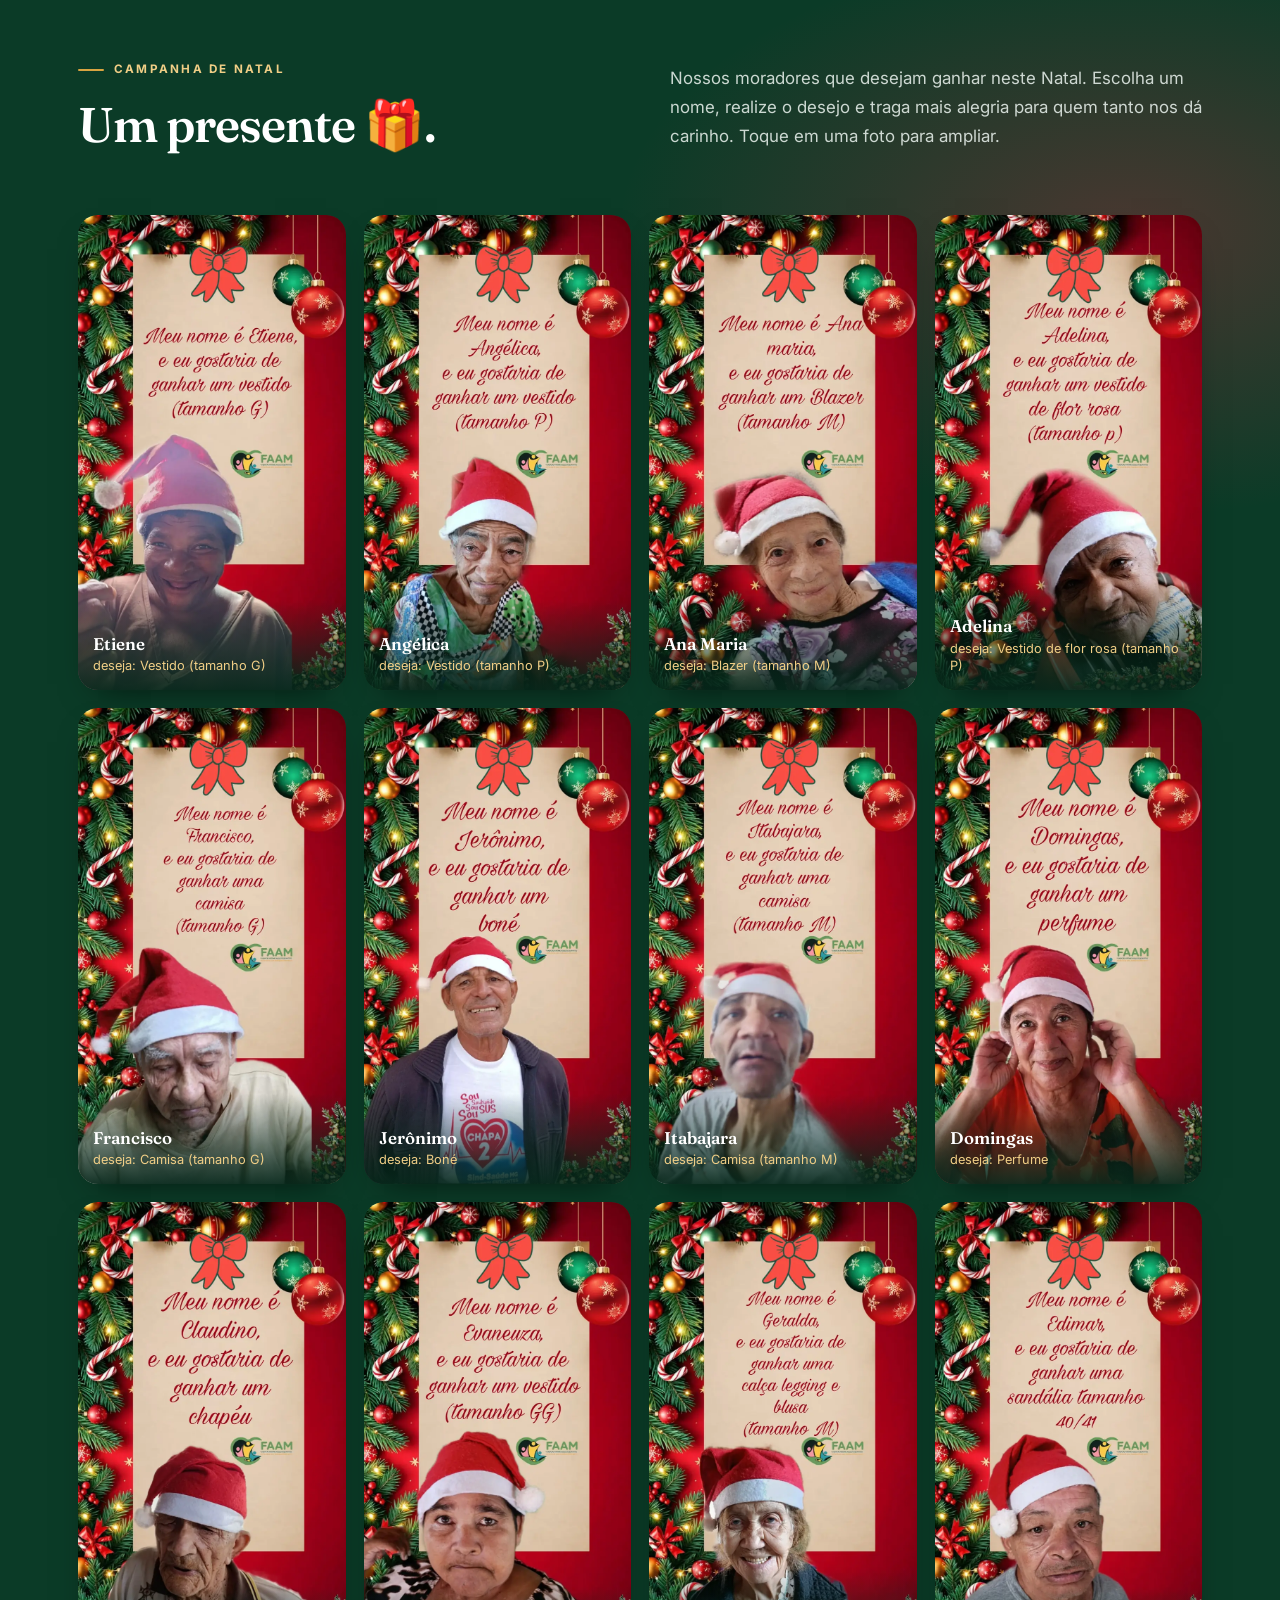
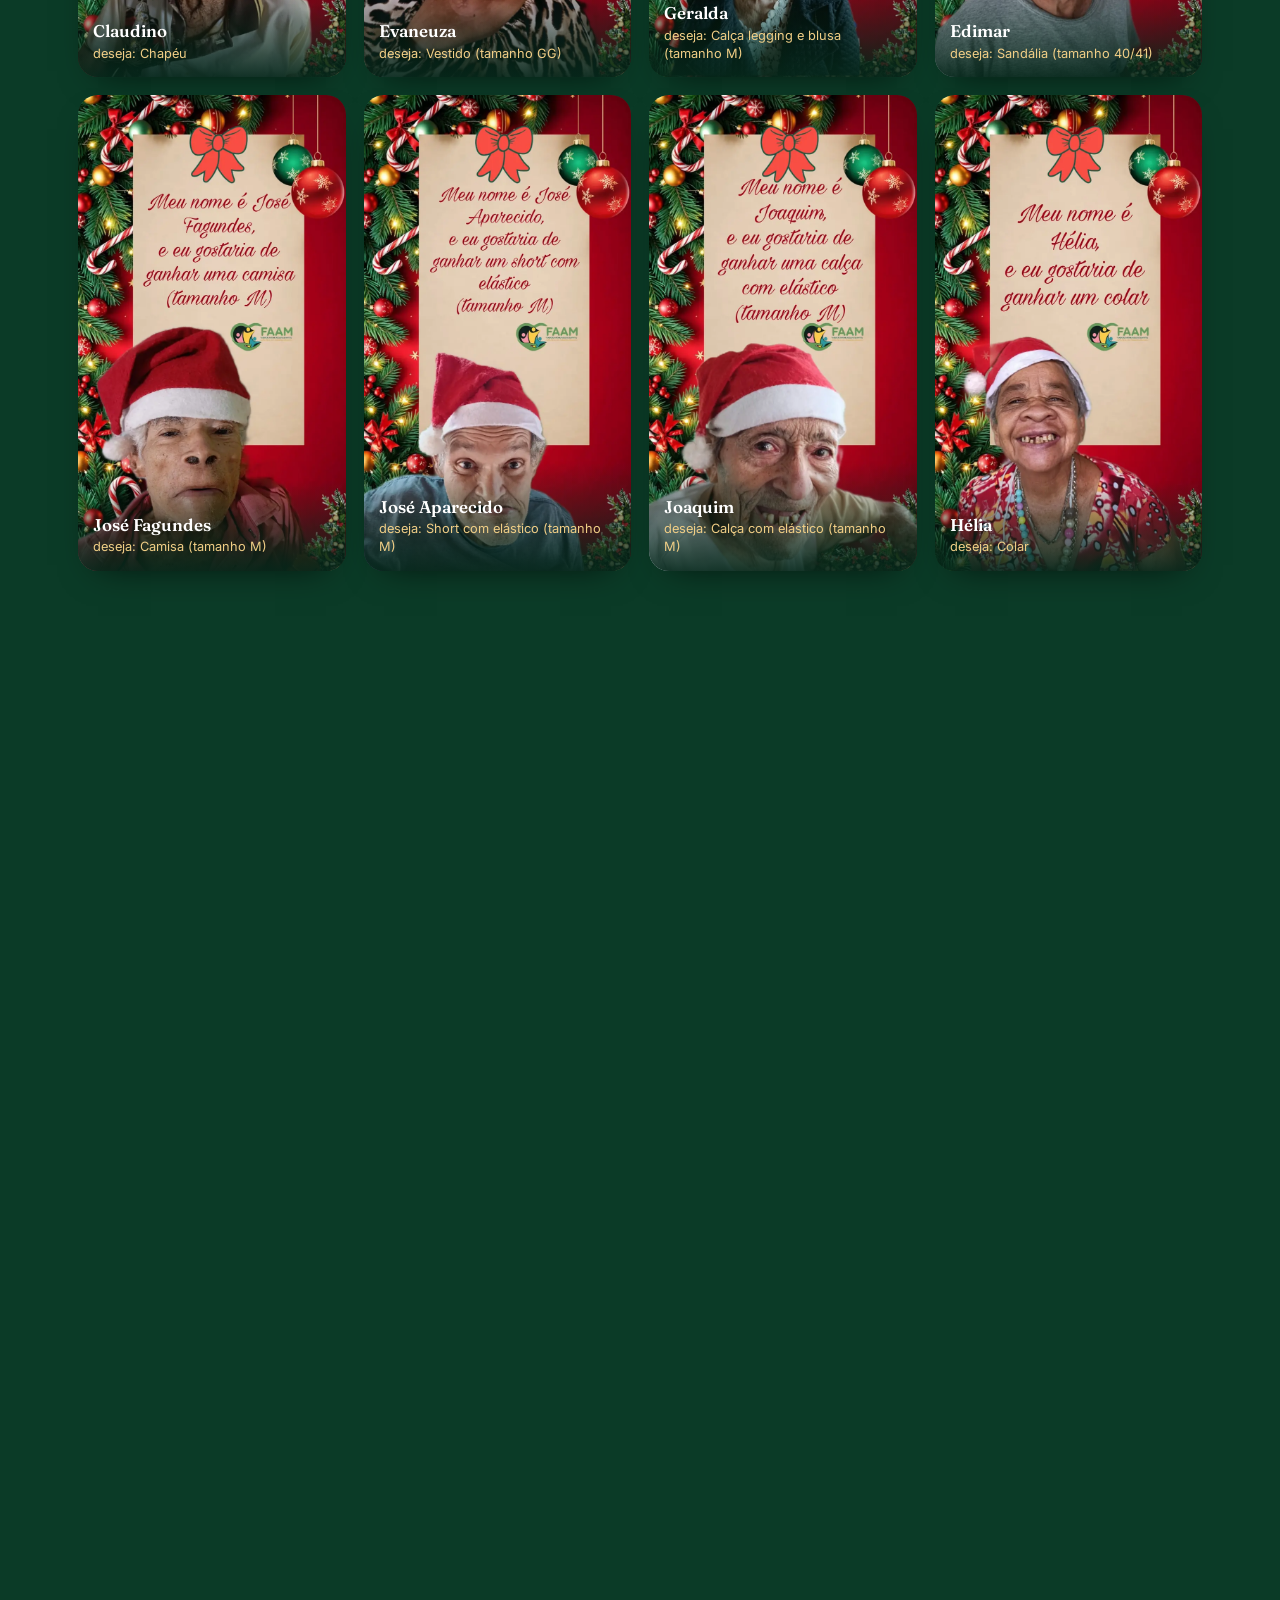
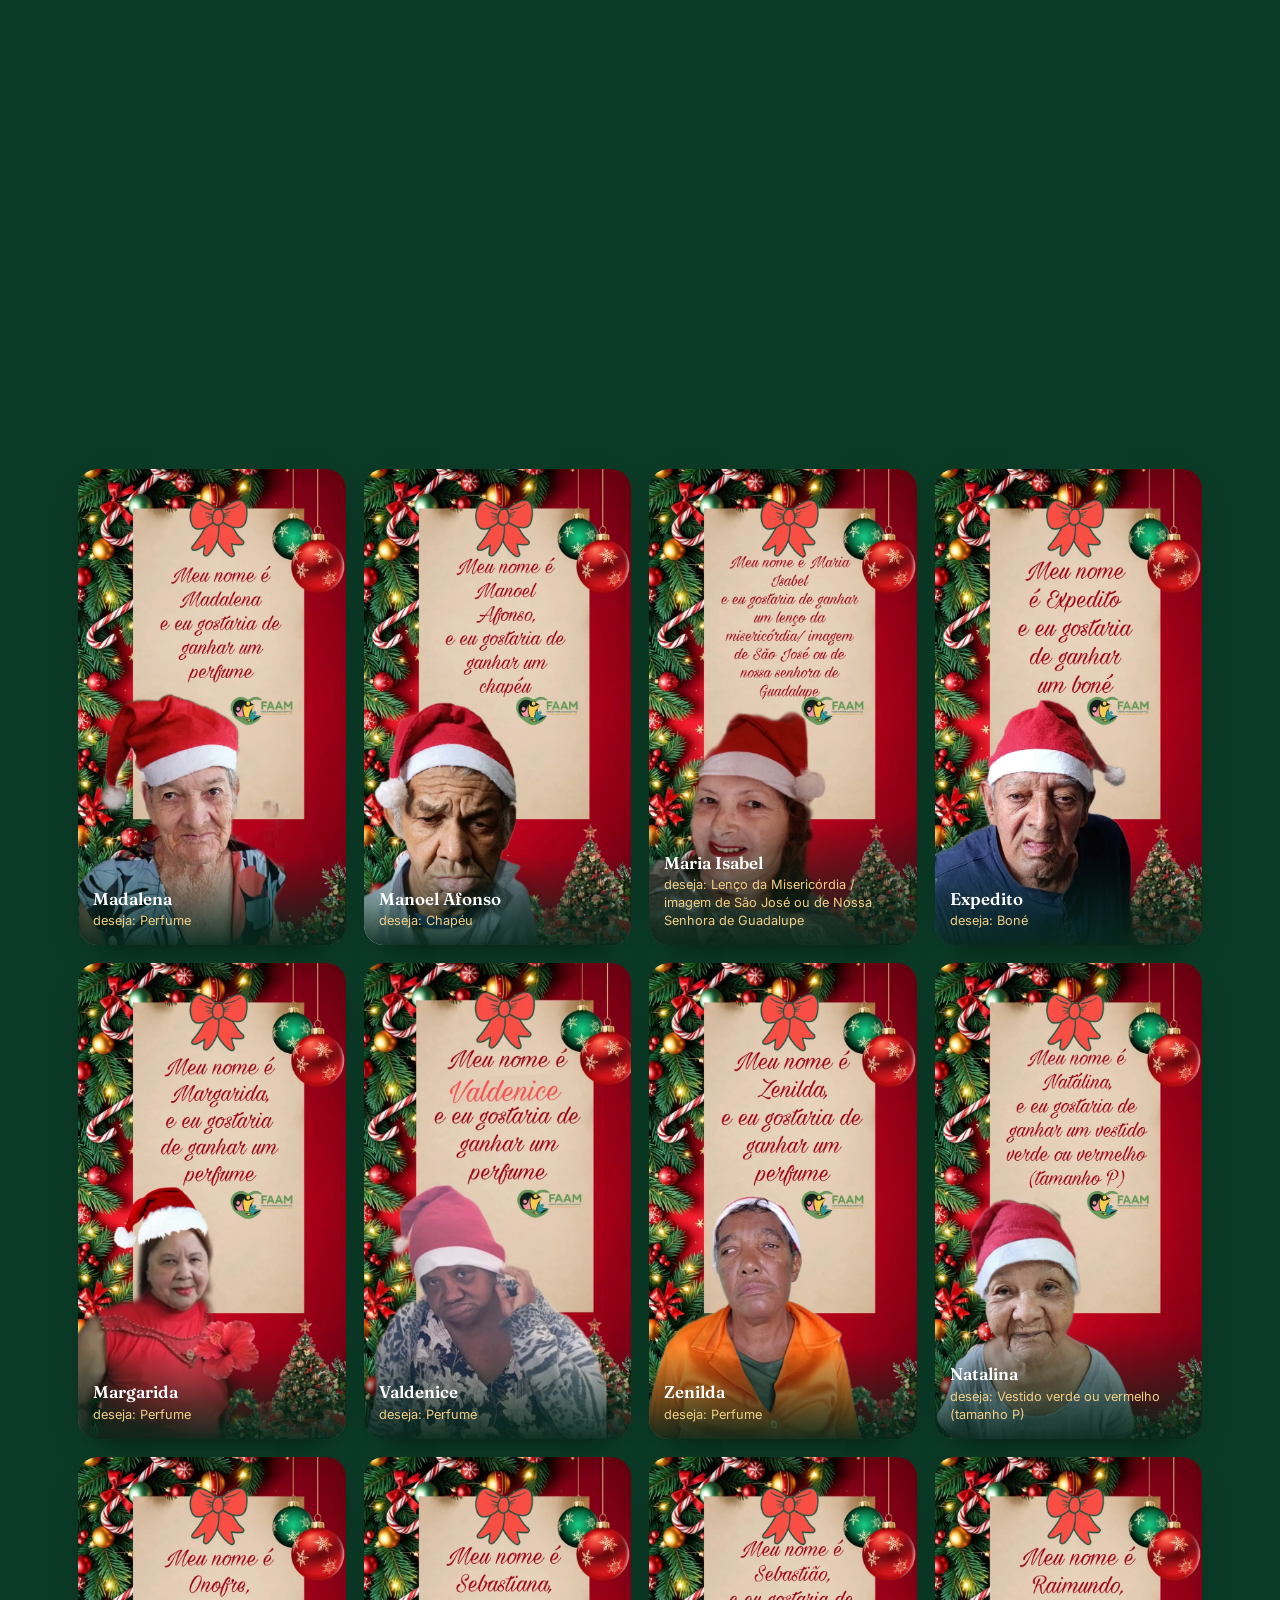
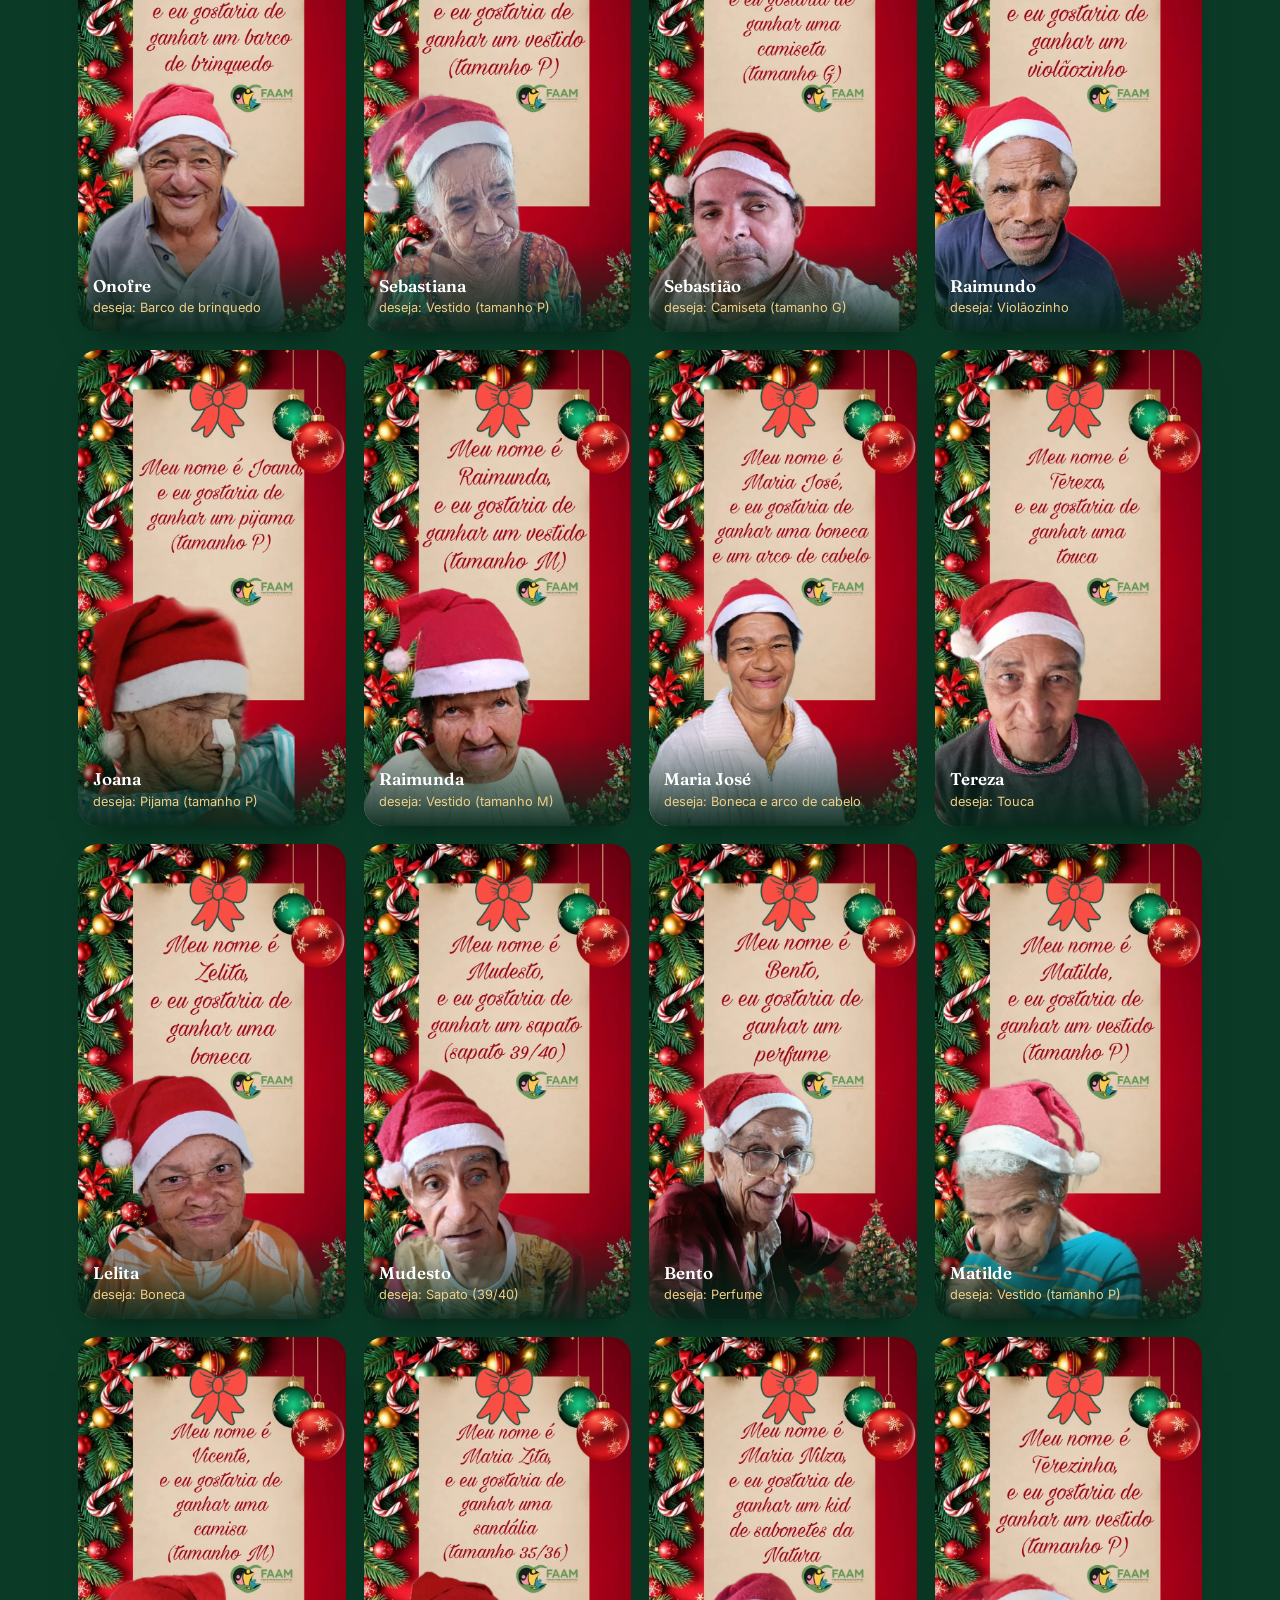
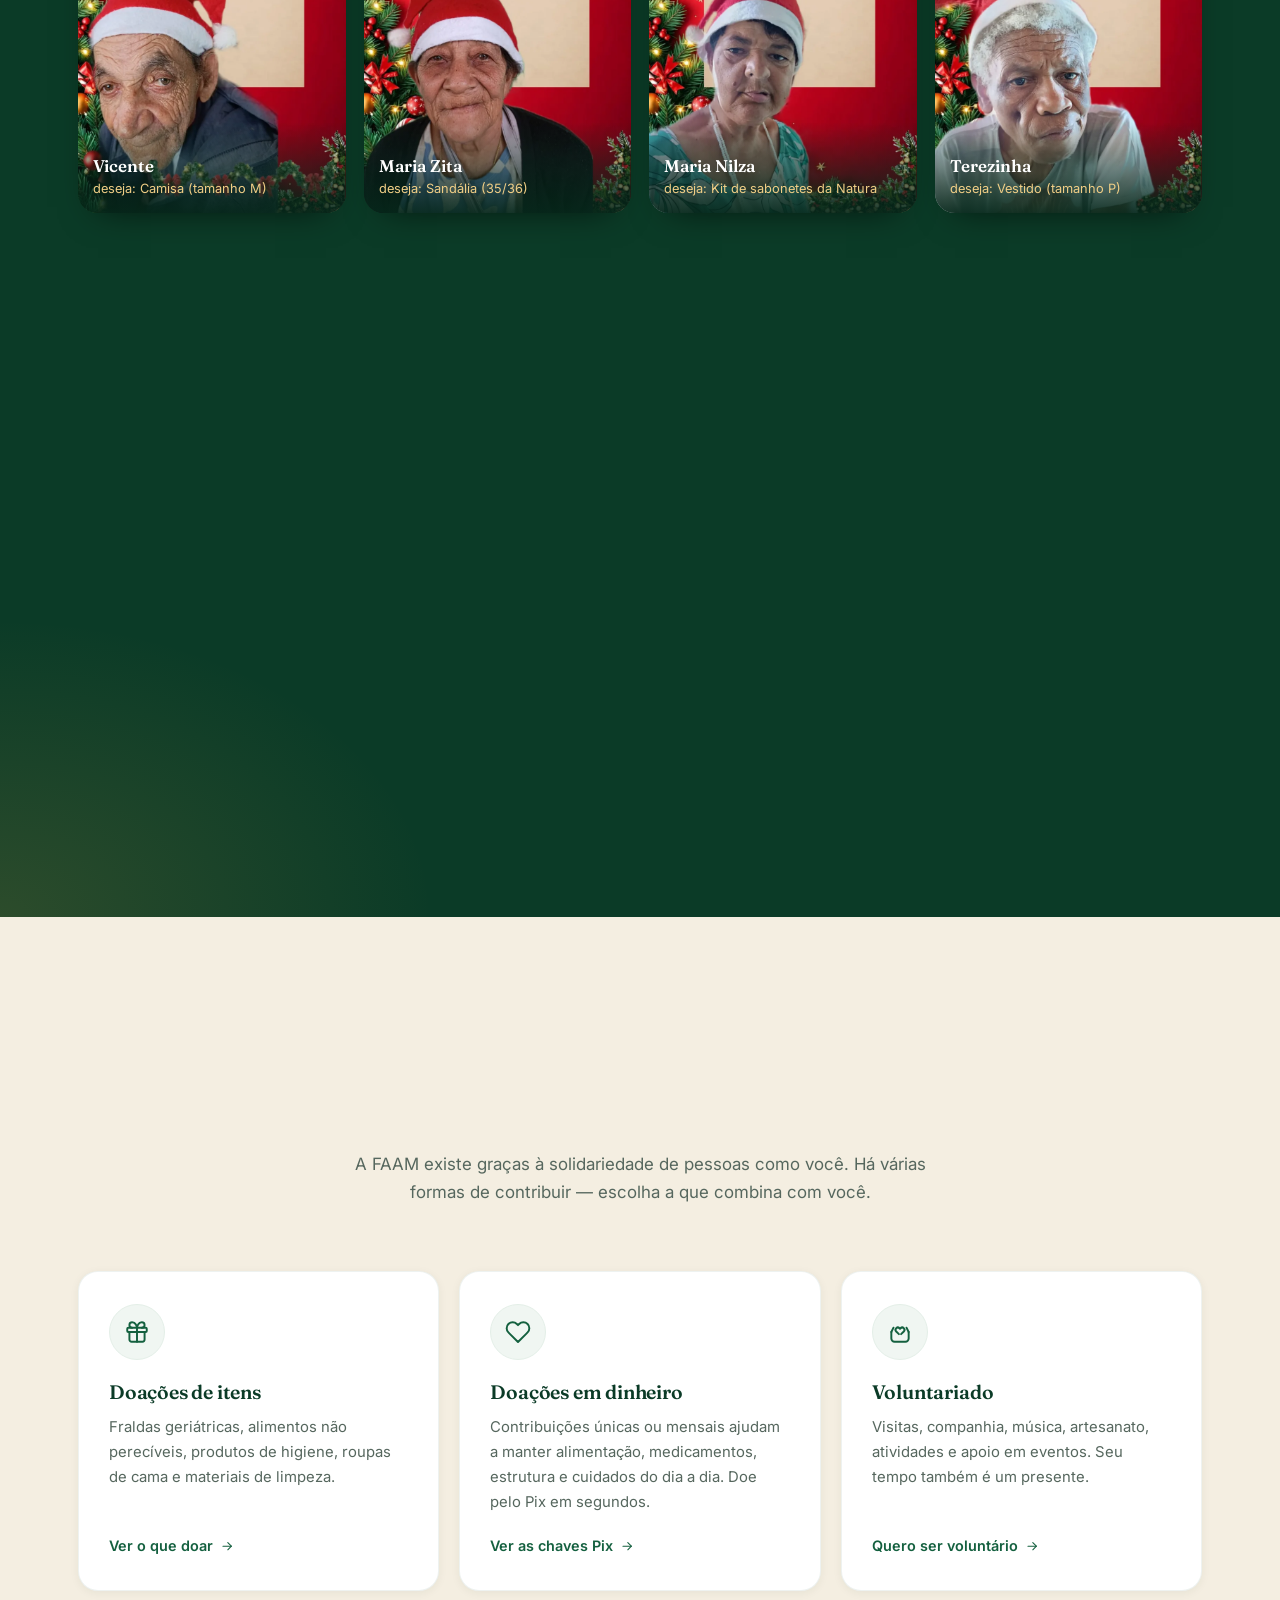
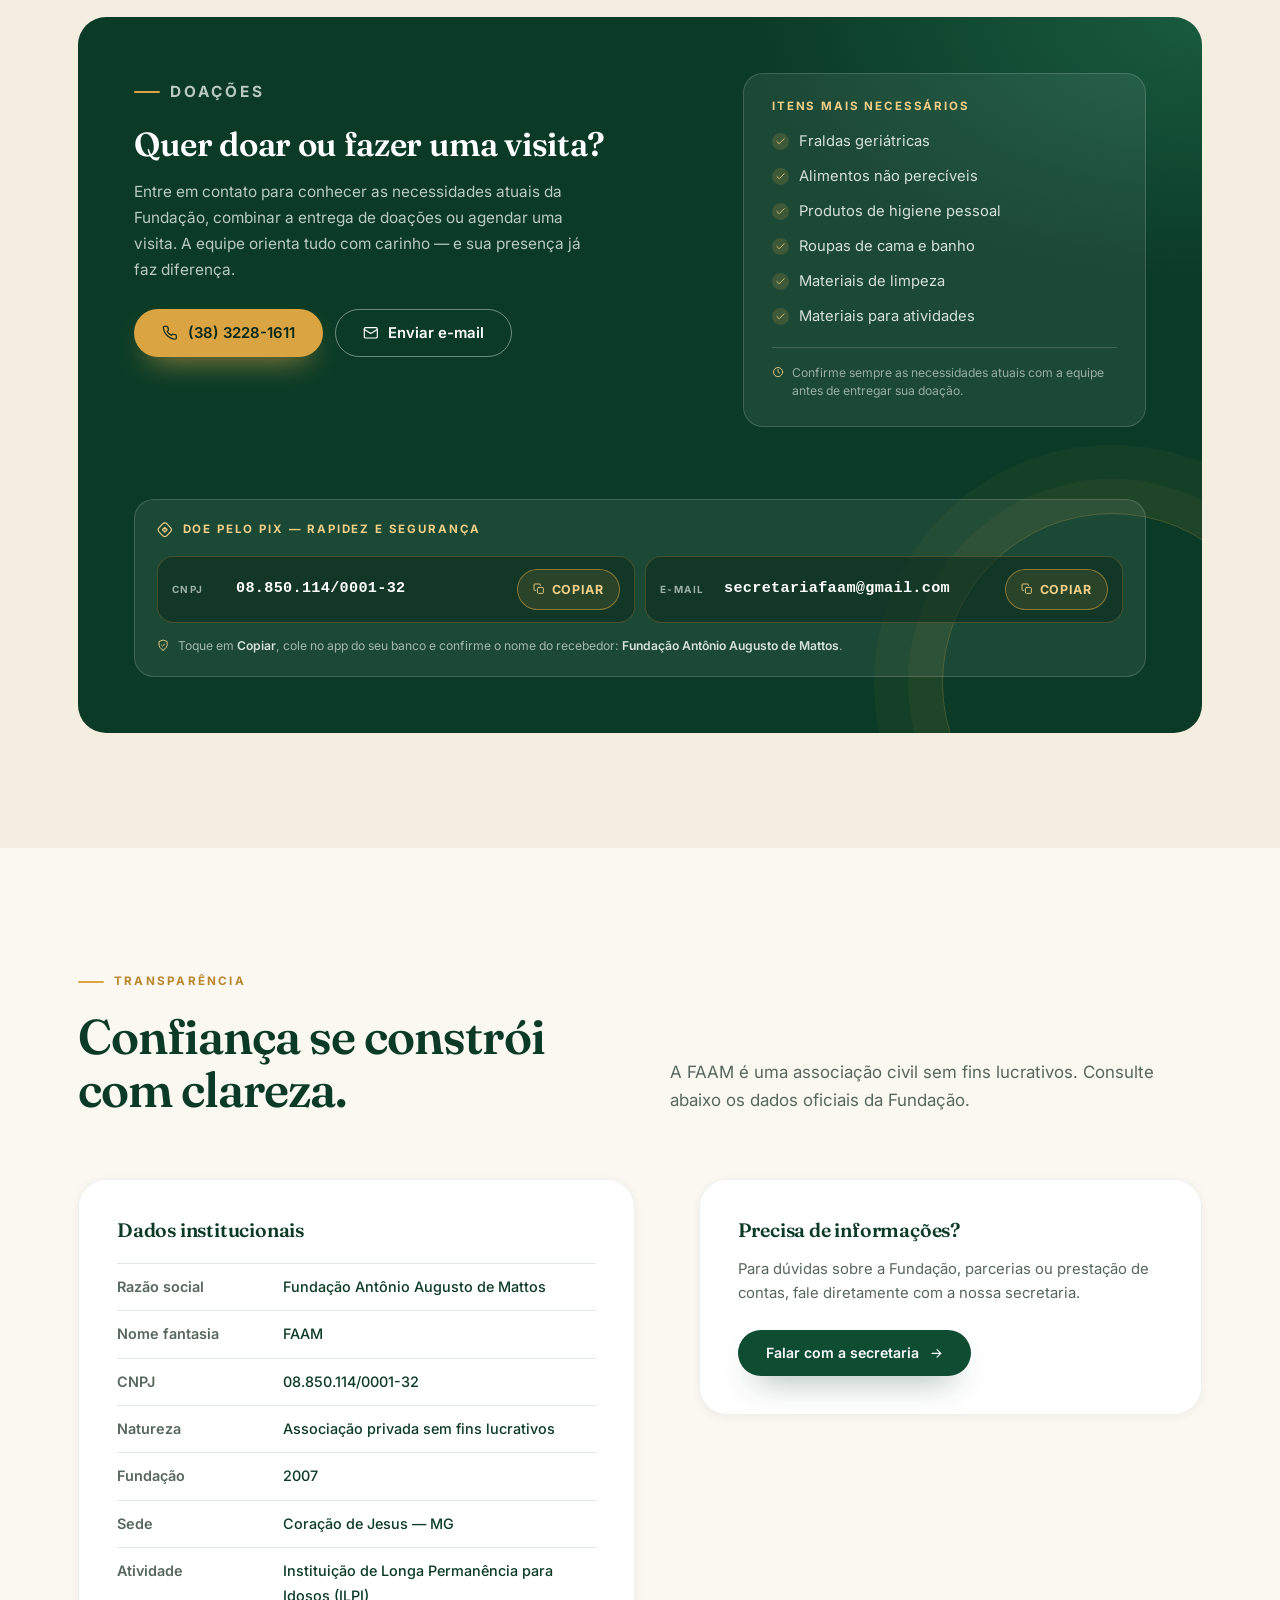
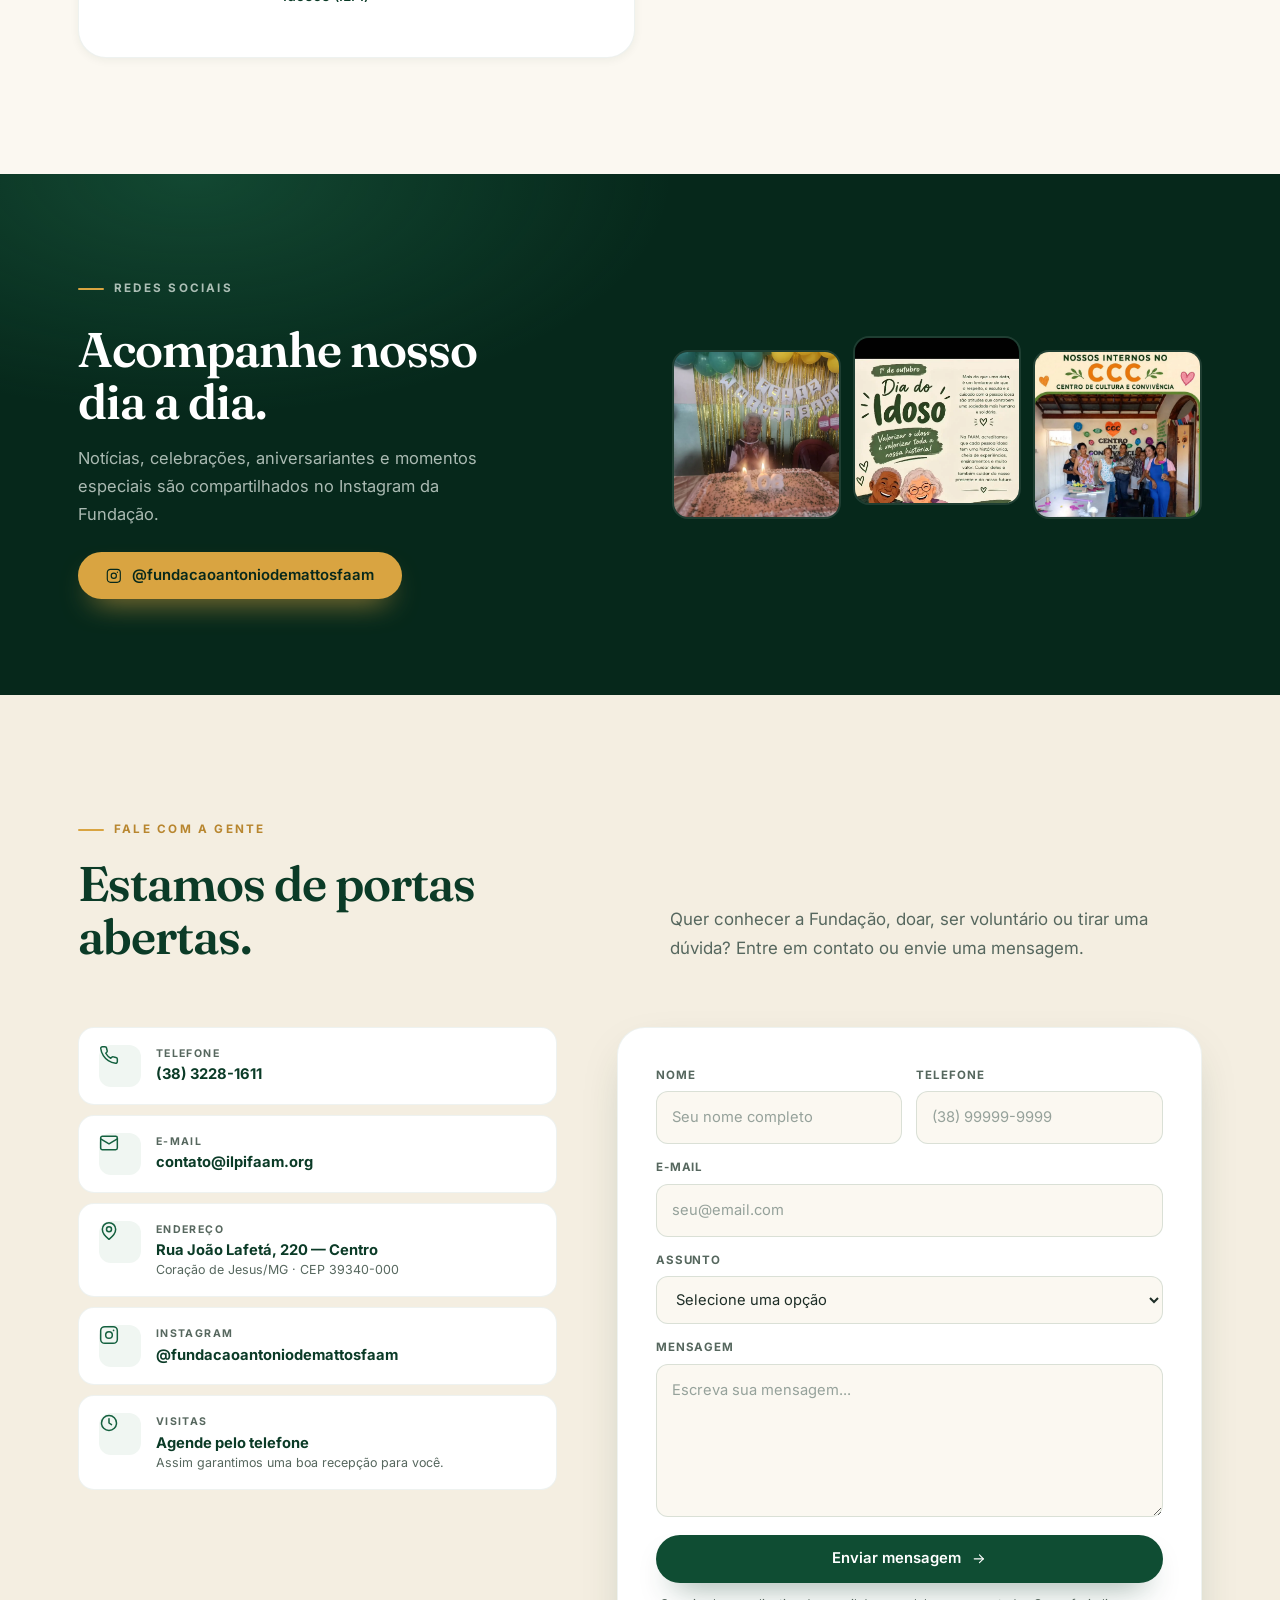
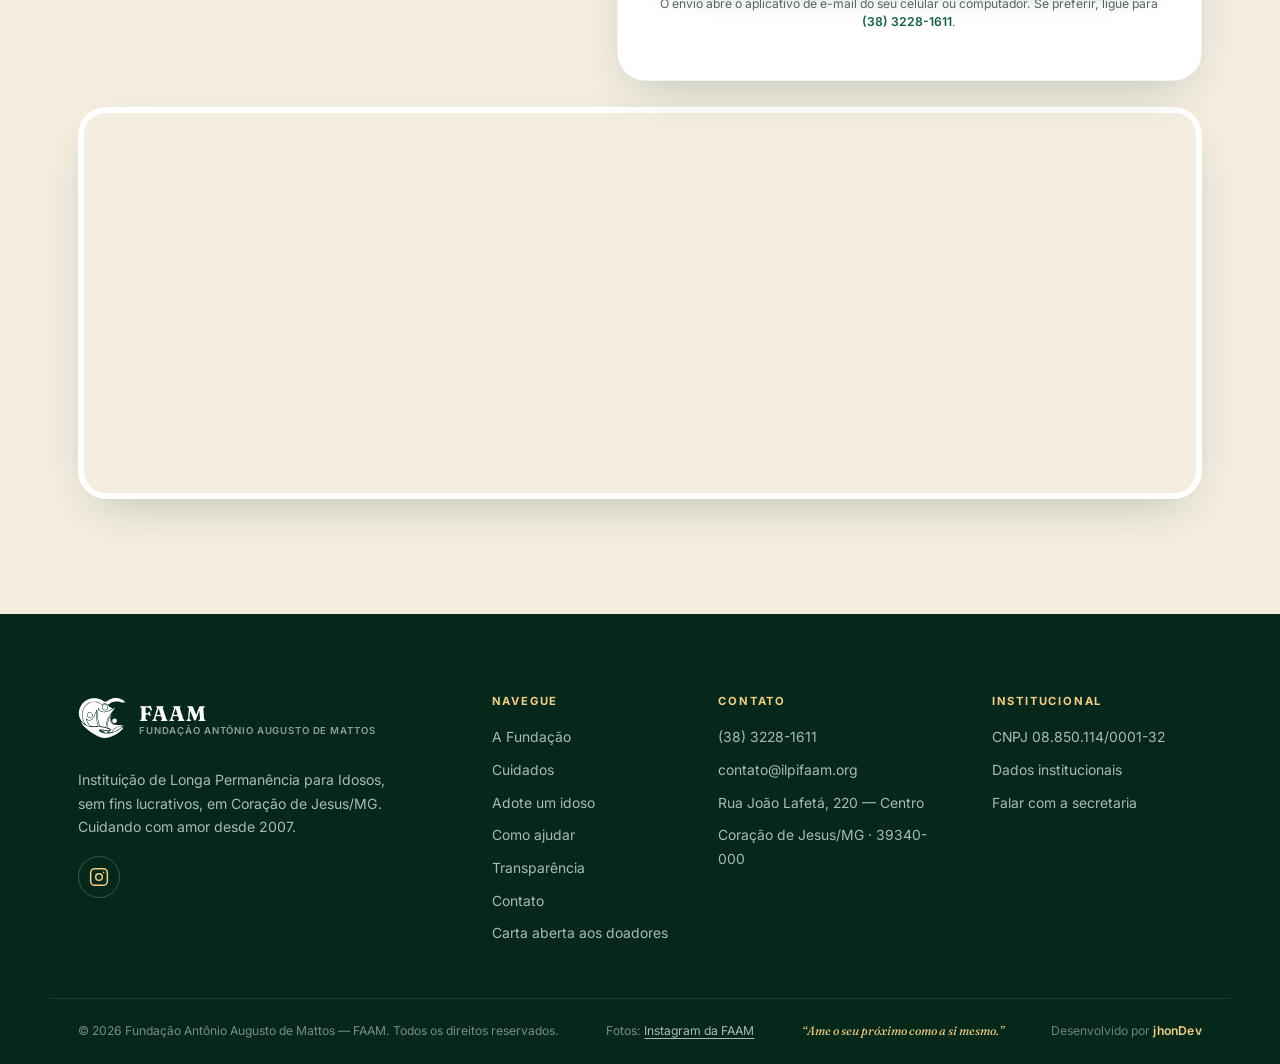
==== commit aef88a07: "Update Christmas campaign message in index.html" ====
--- a/index.html
+++ b/index.html
@@ -484,10 +484,10 @@
         <div class="section__head">
           <div>
             <p class="kicker reveal">Campanha de Natal</p>
-            <h2 class="reveal">O presente que cada um <em>escreveu à mão</em>.</h2>
+            <h2 class="reveal">Um presente 🎁<em></em>.</h2>
           </div>
           <p class="lead reveal">
-            Nossos moradores escreveram, em uma cartolina, o que desejam ganhar
+            Nossos moradores que desejam ganhar
             neste Natal. Escolha um nome, realize o desejo e traga mais alegria
             para quem tanto nos dá carinho. Toque em uma foto para ampliar.
           </p>
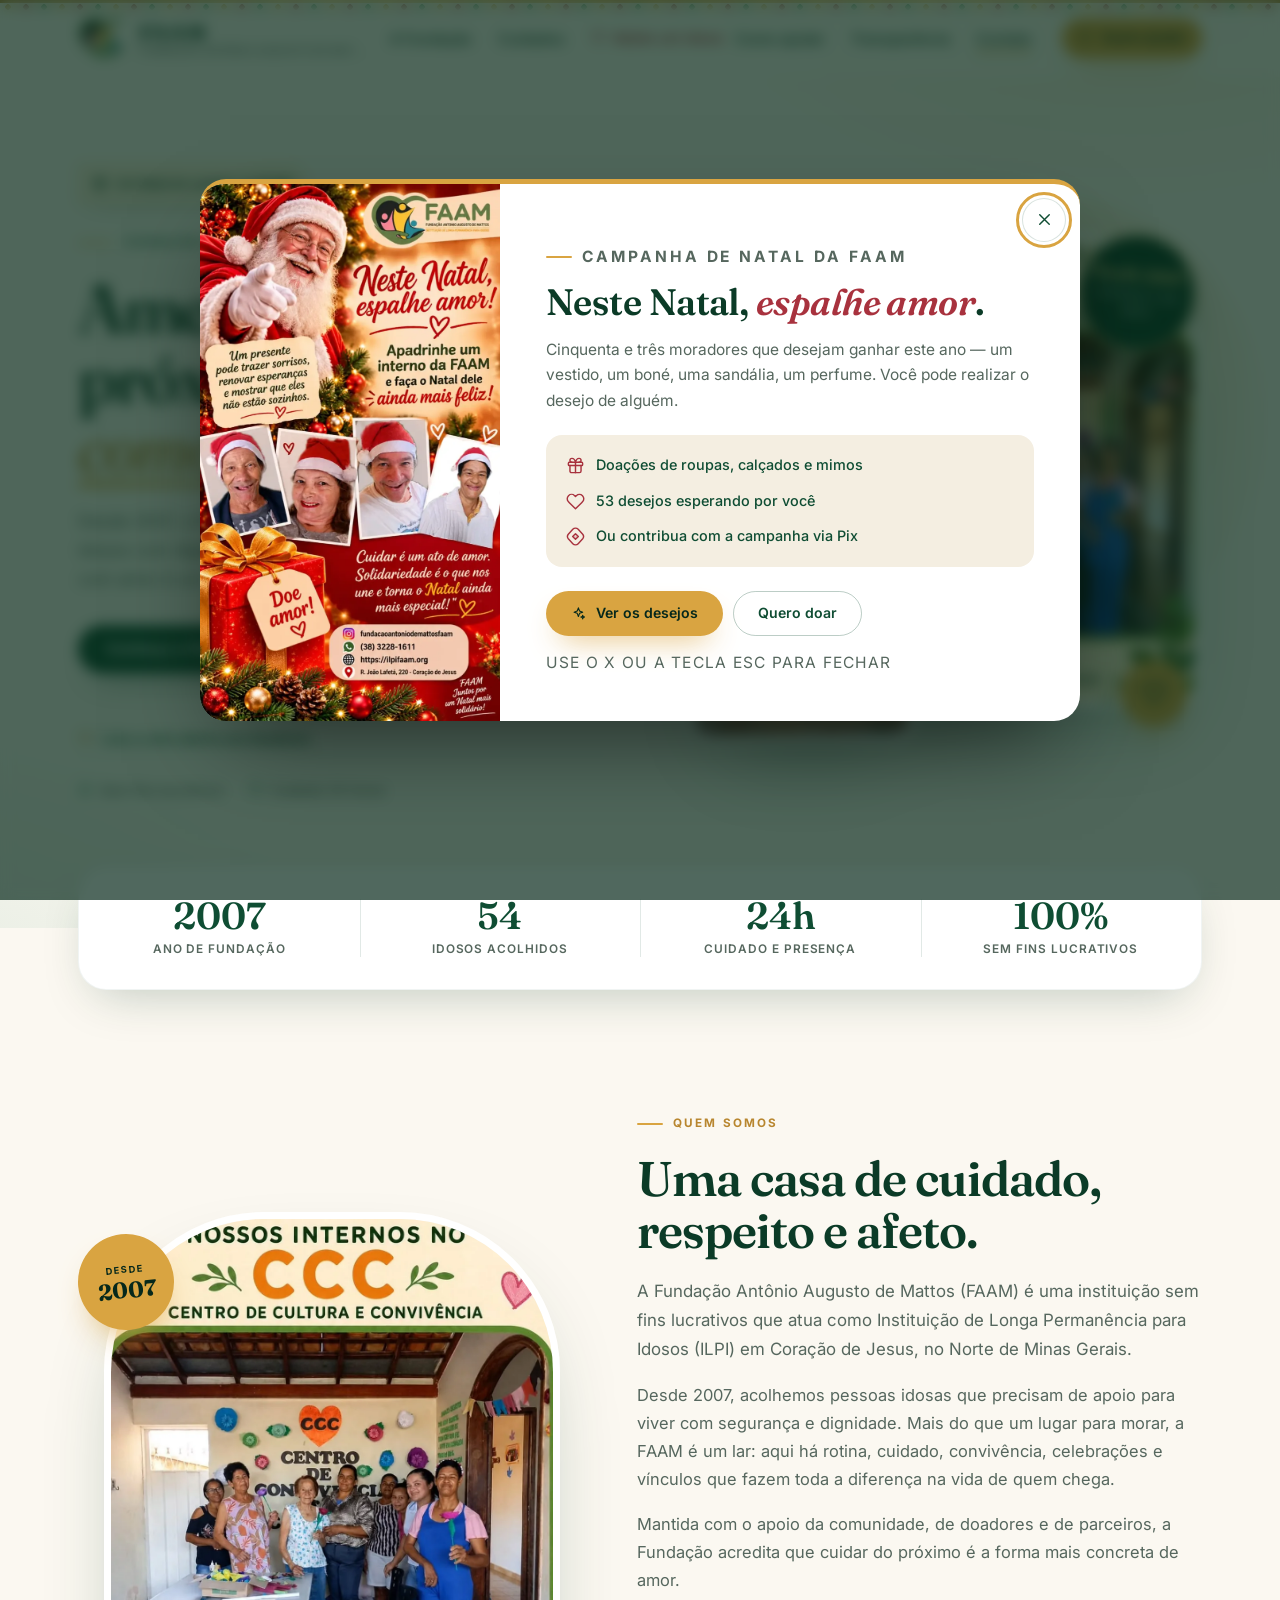
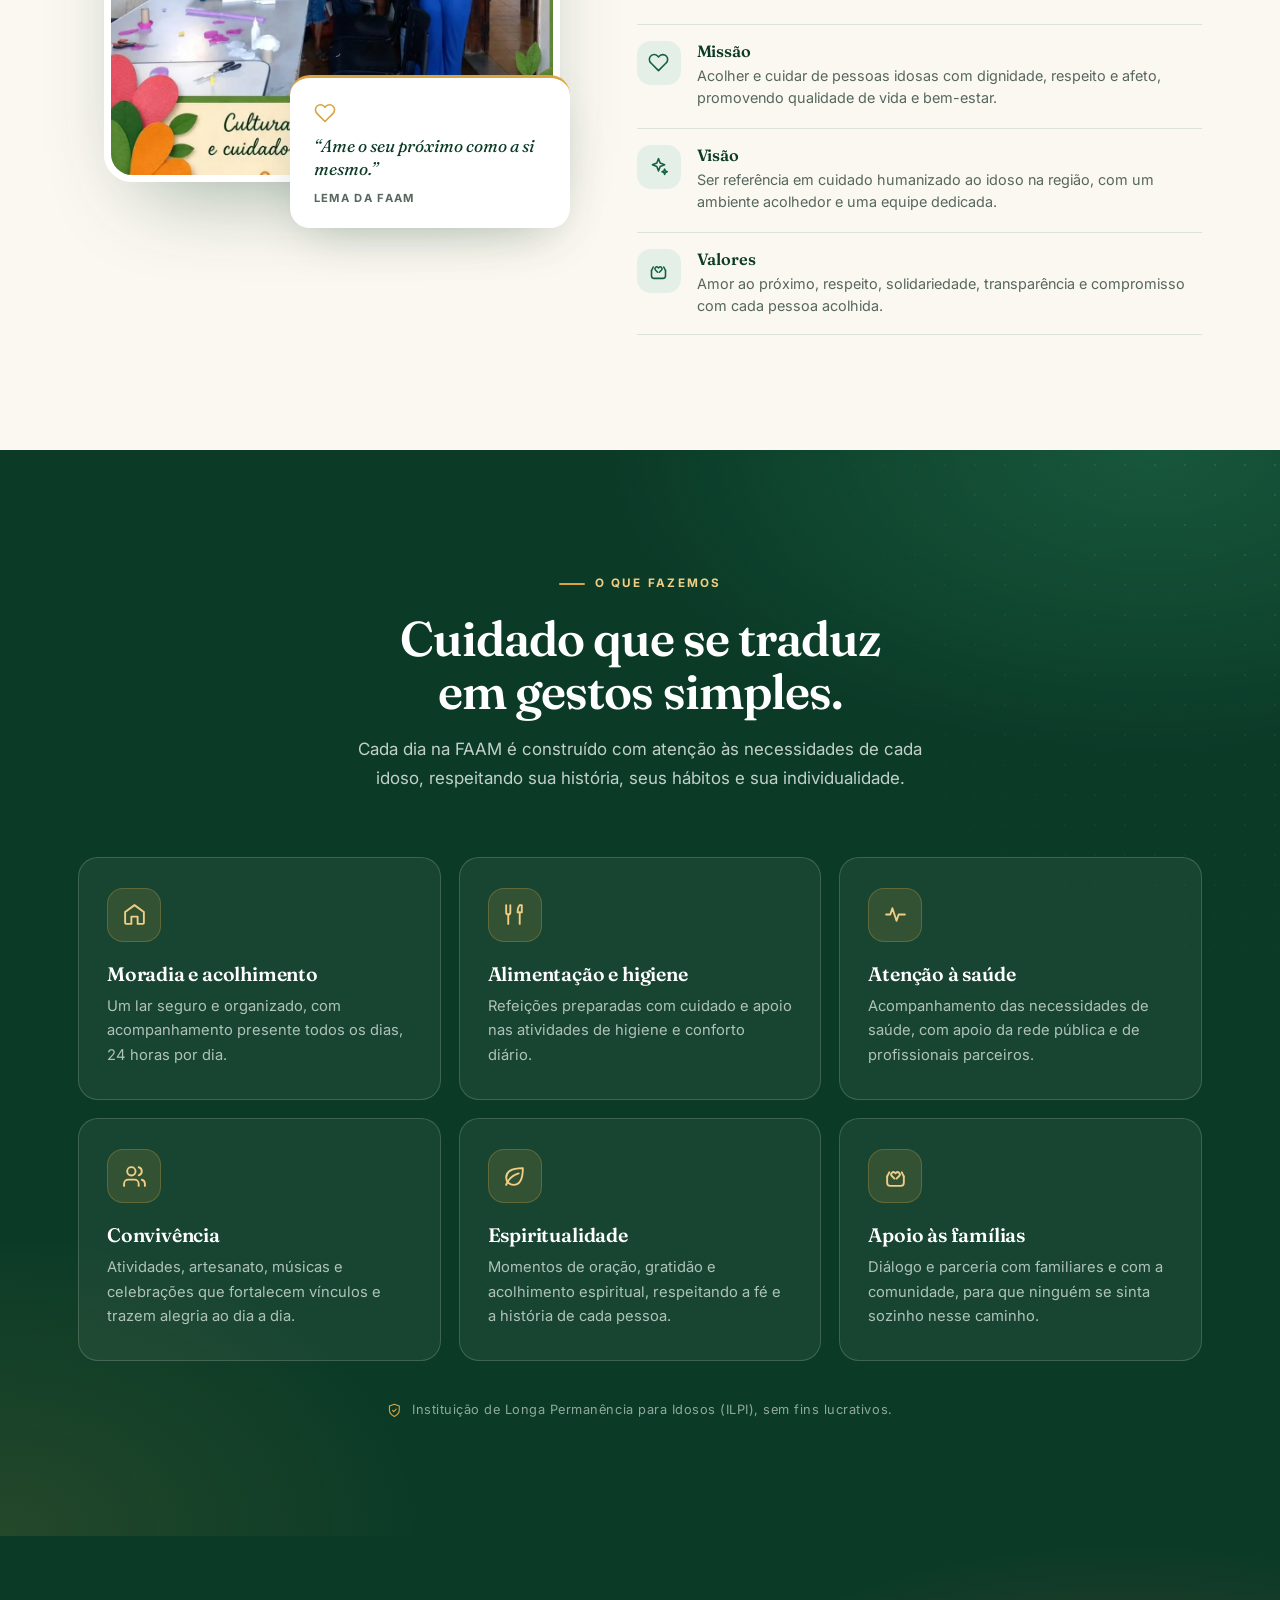
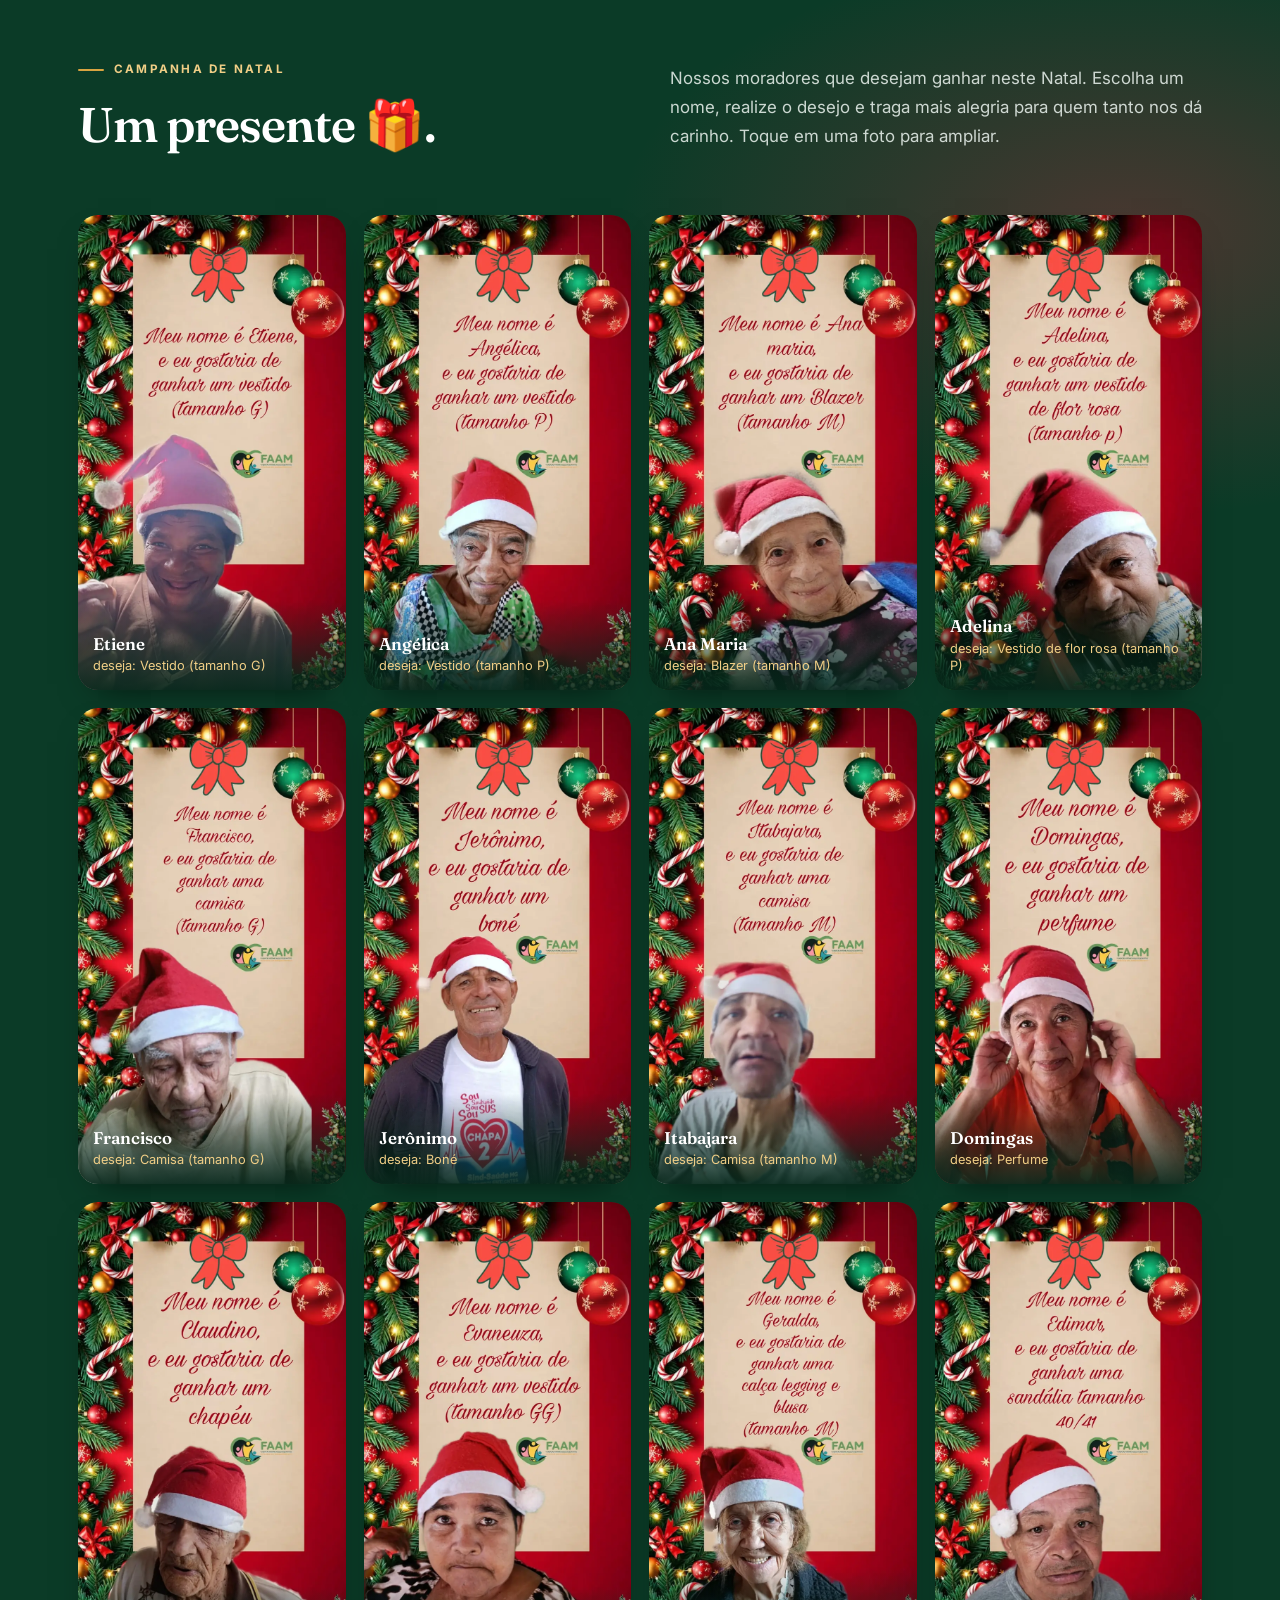
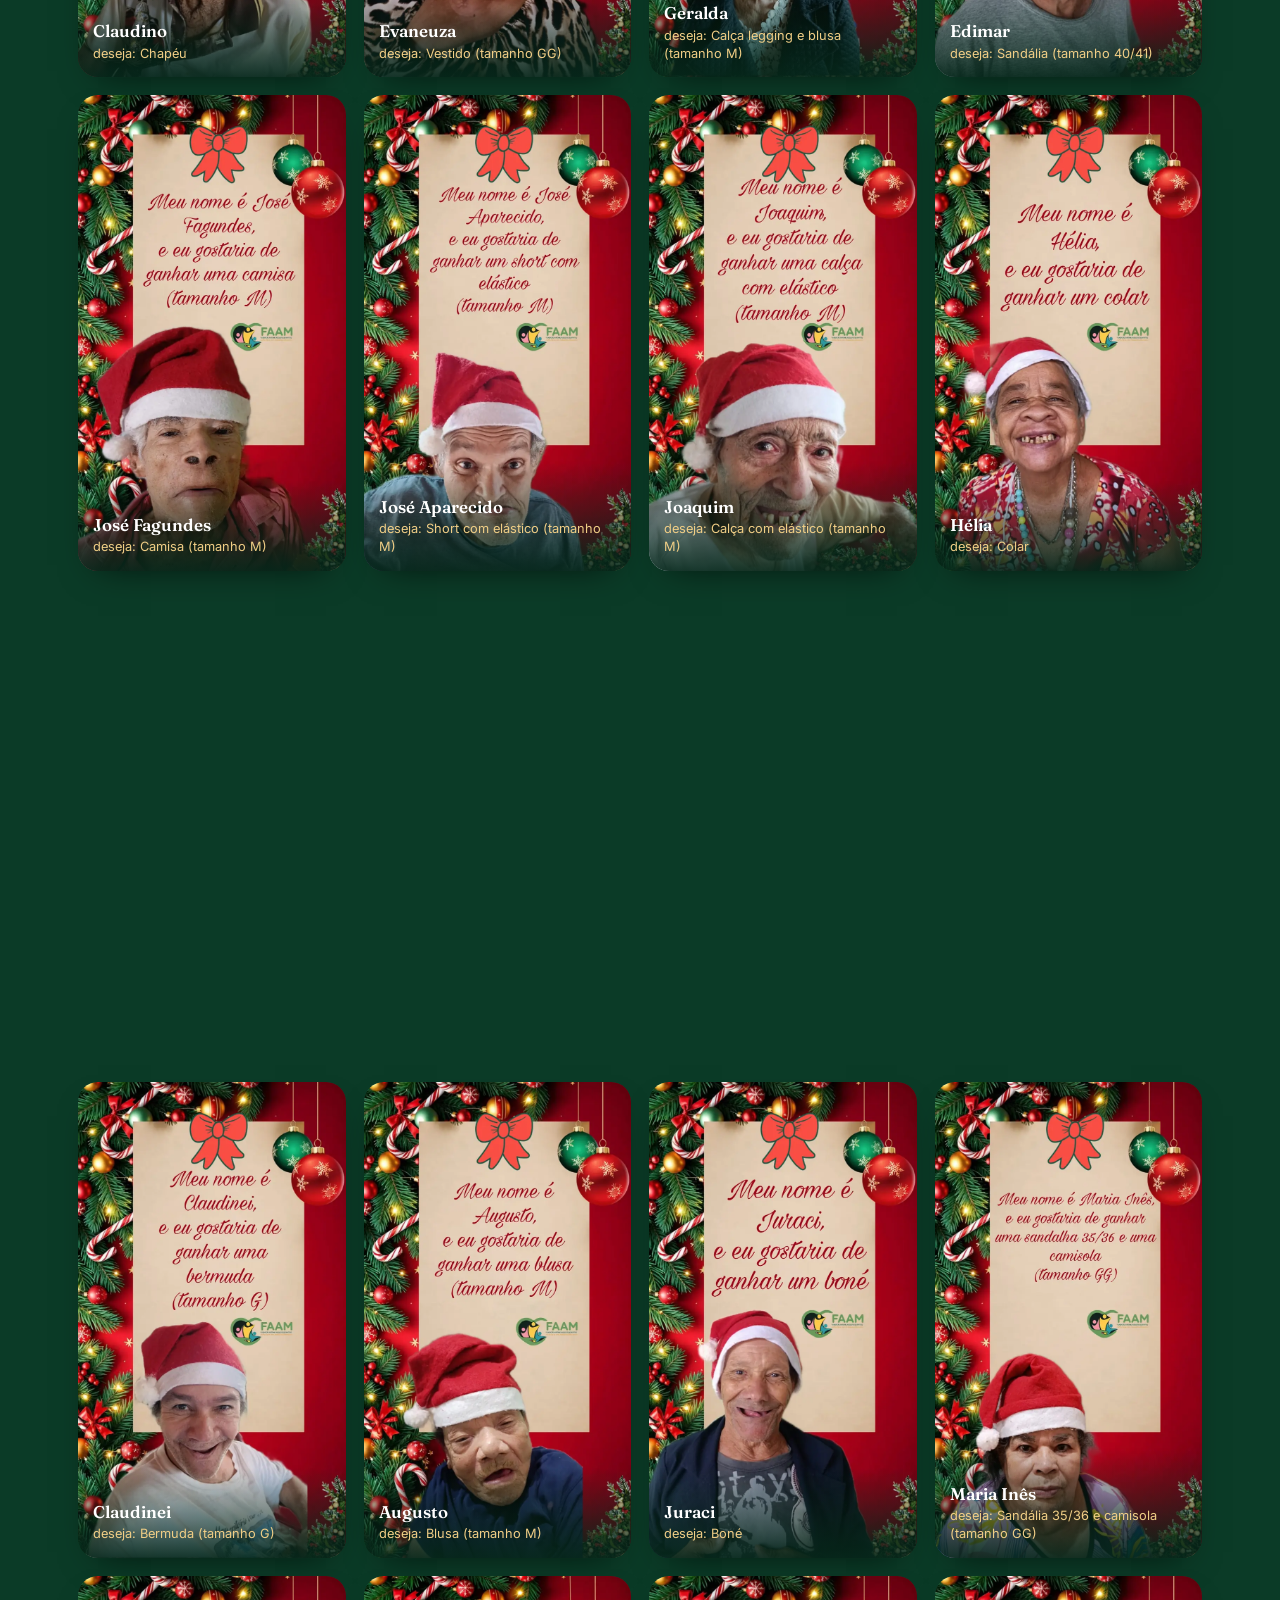
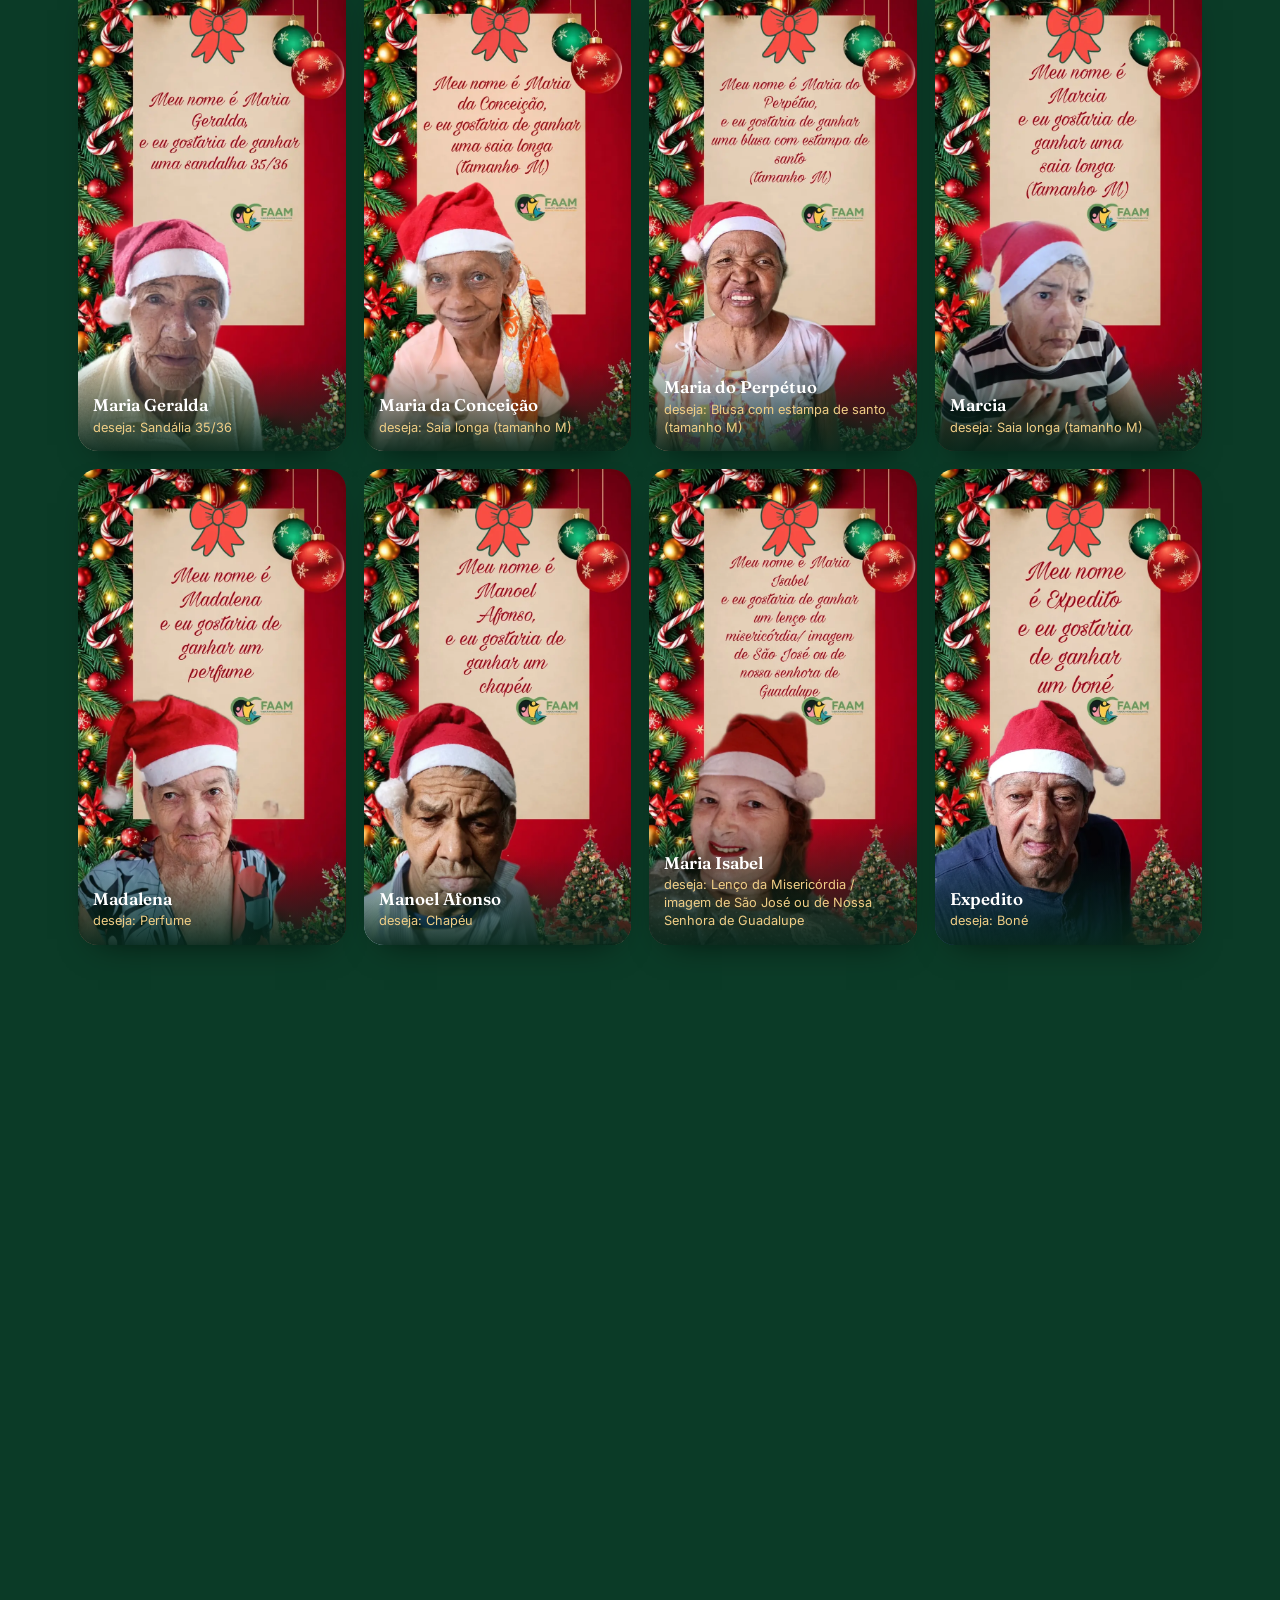
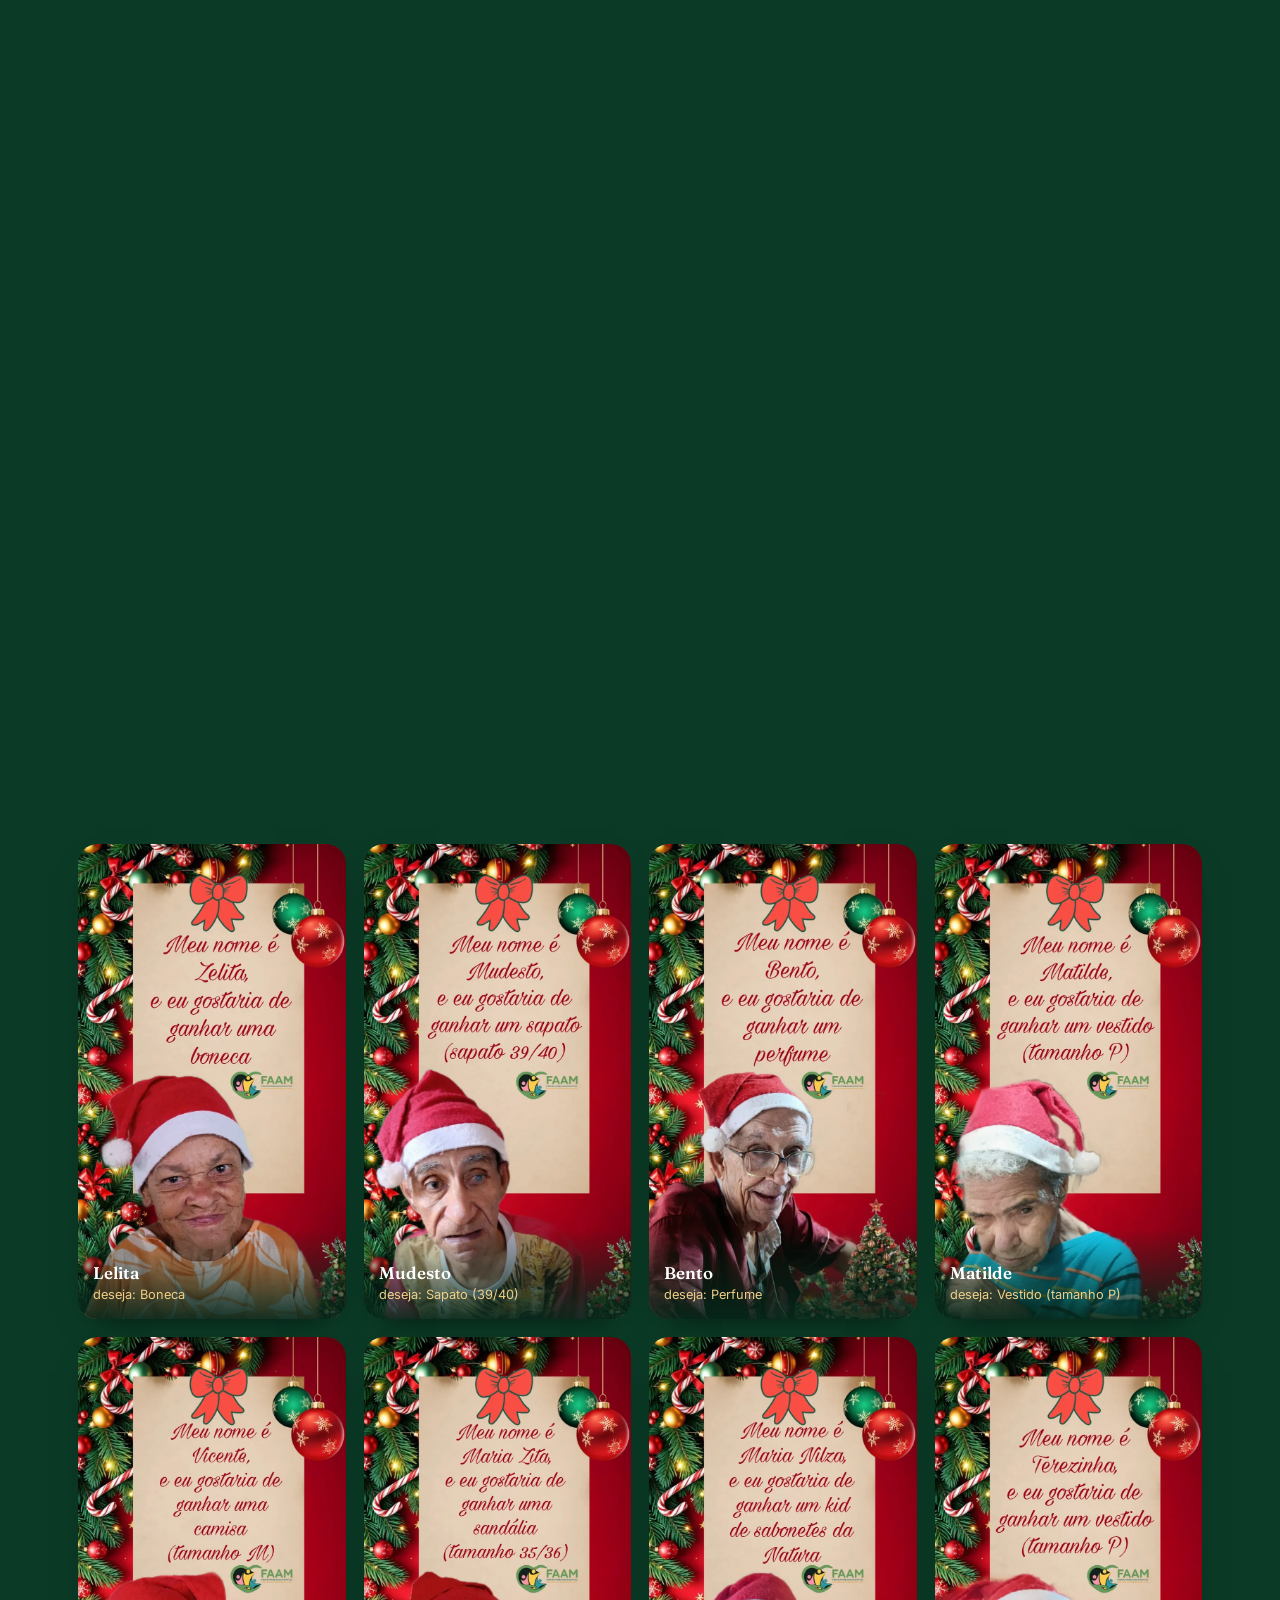
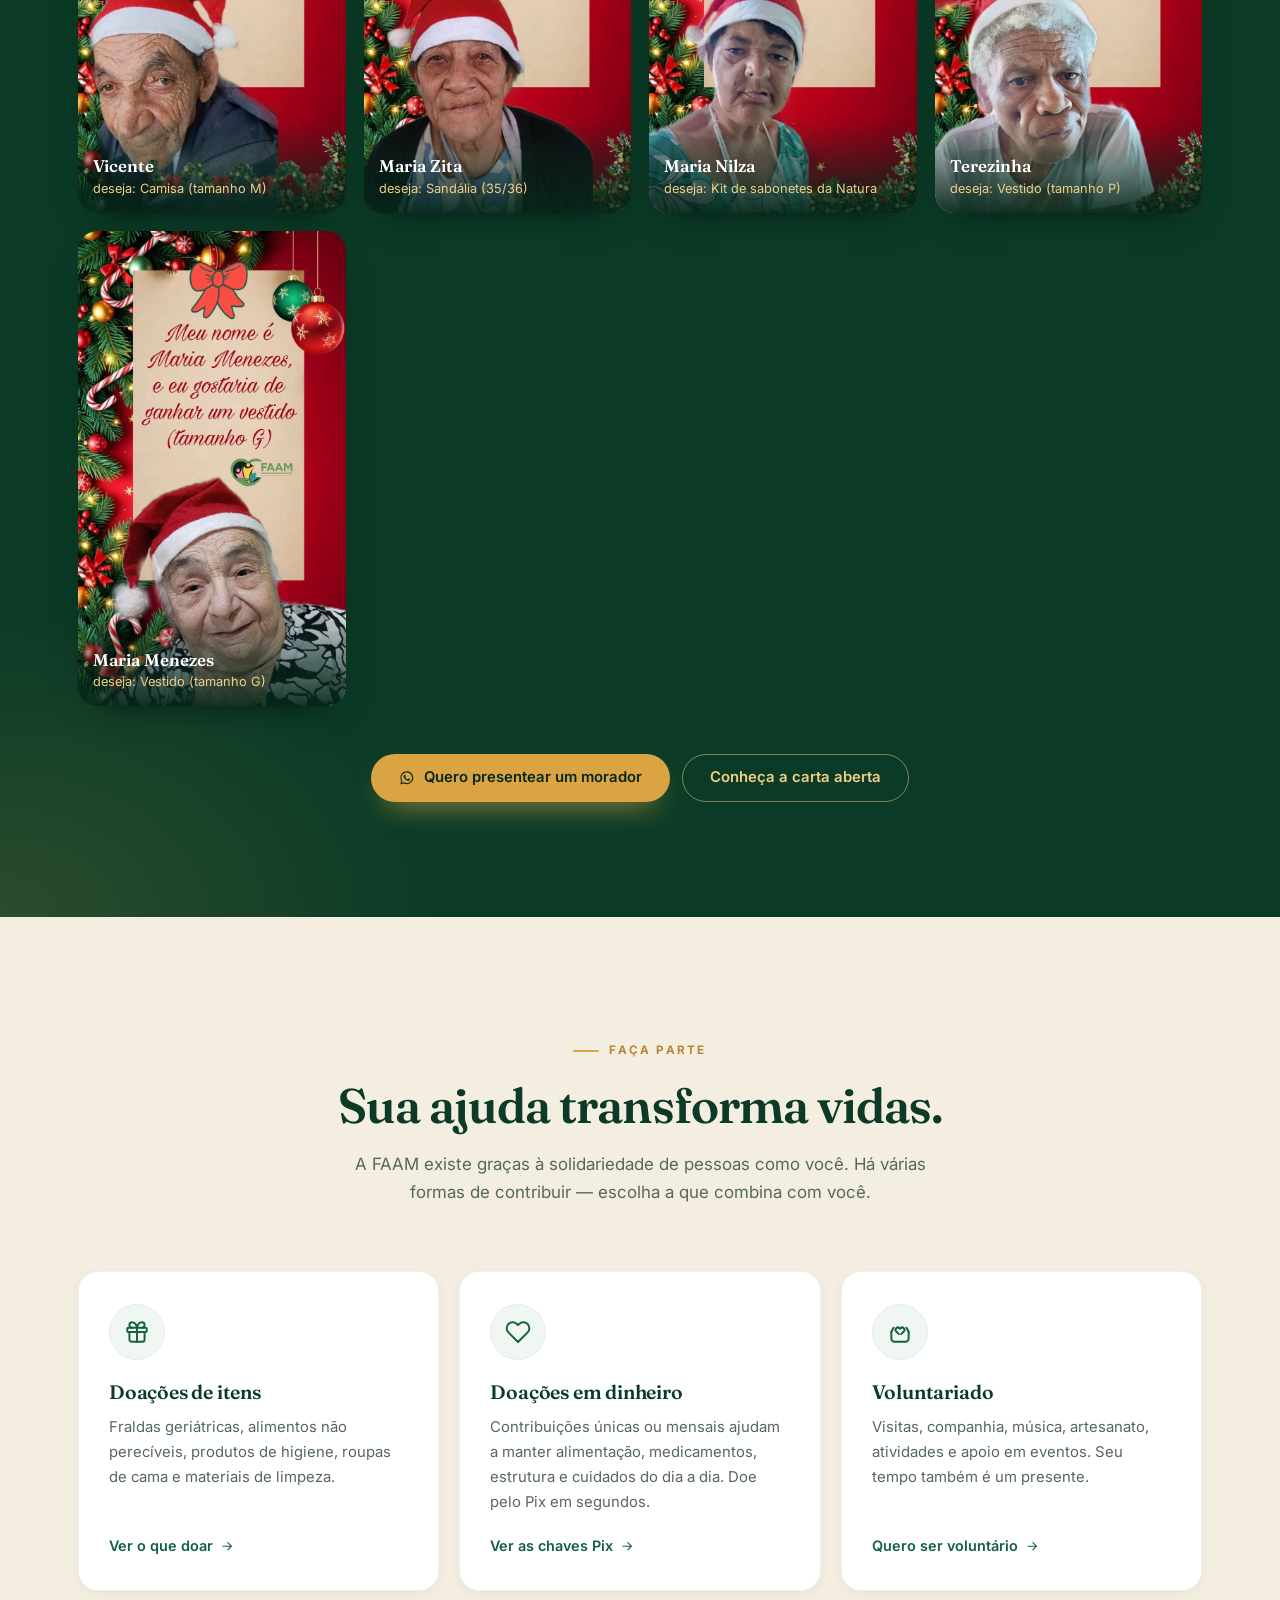
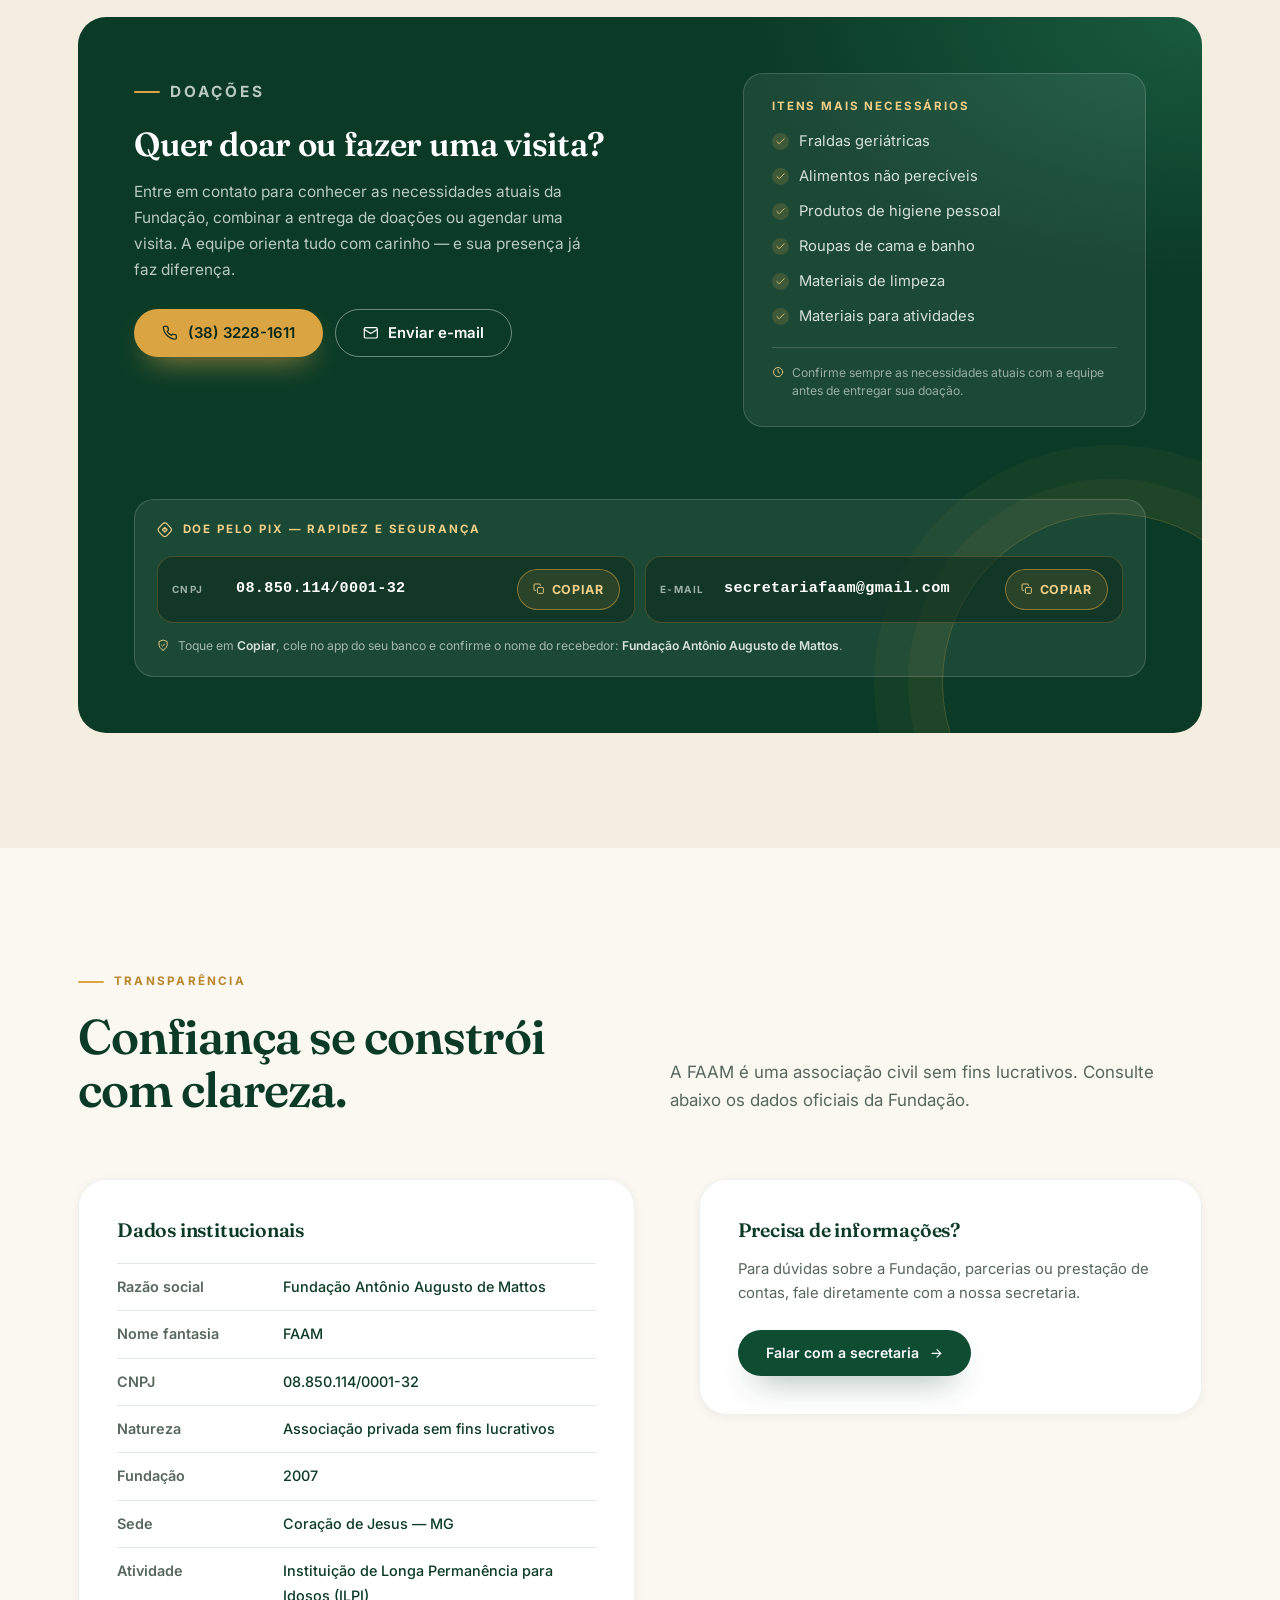
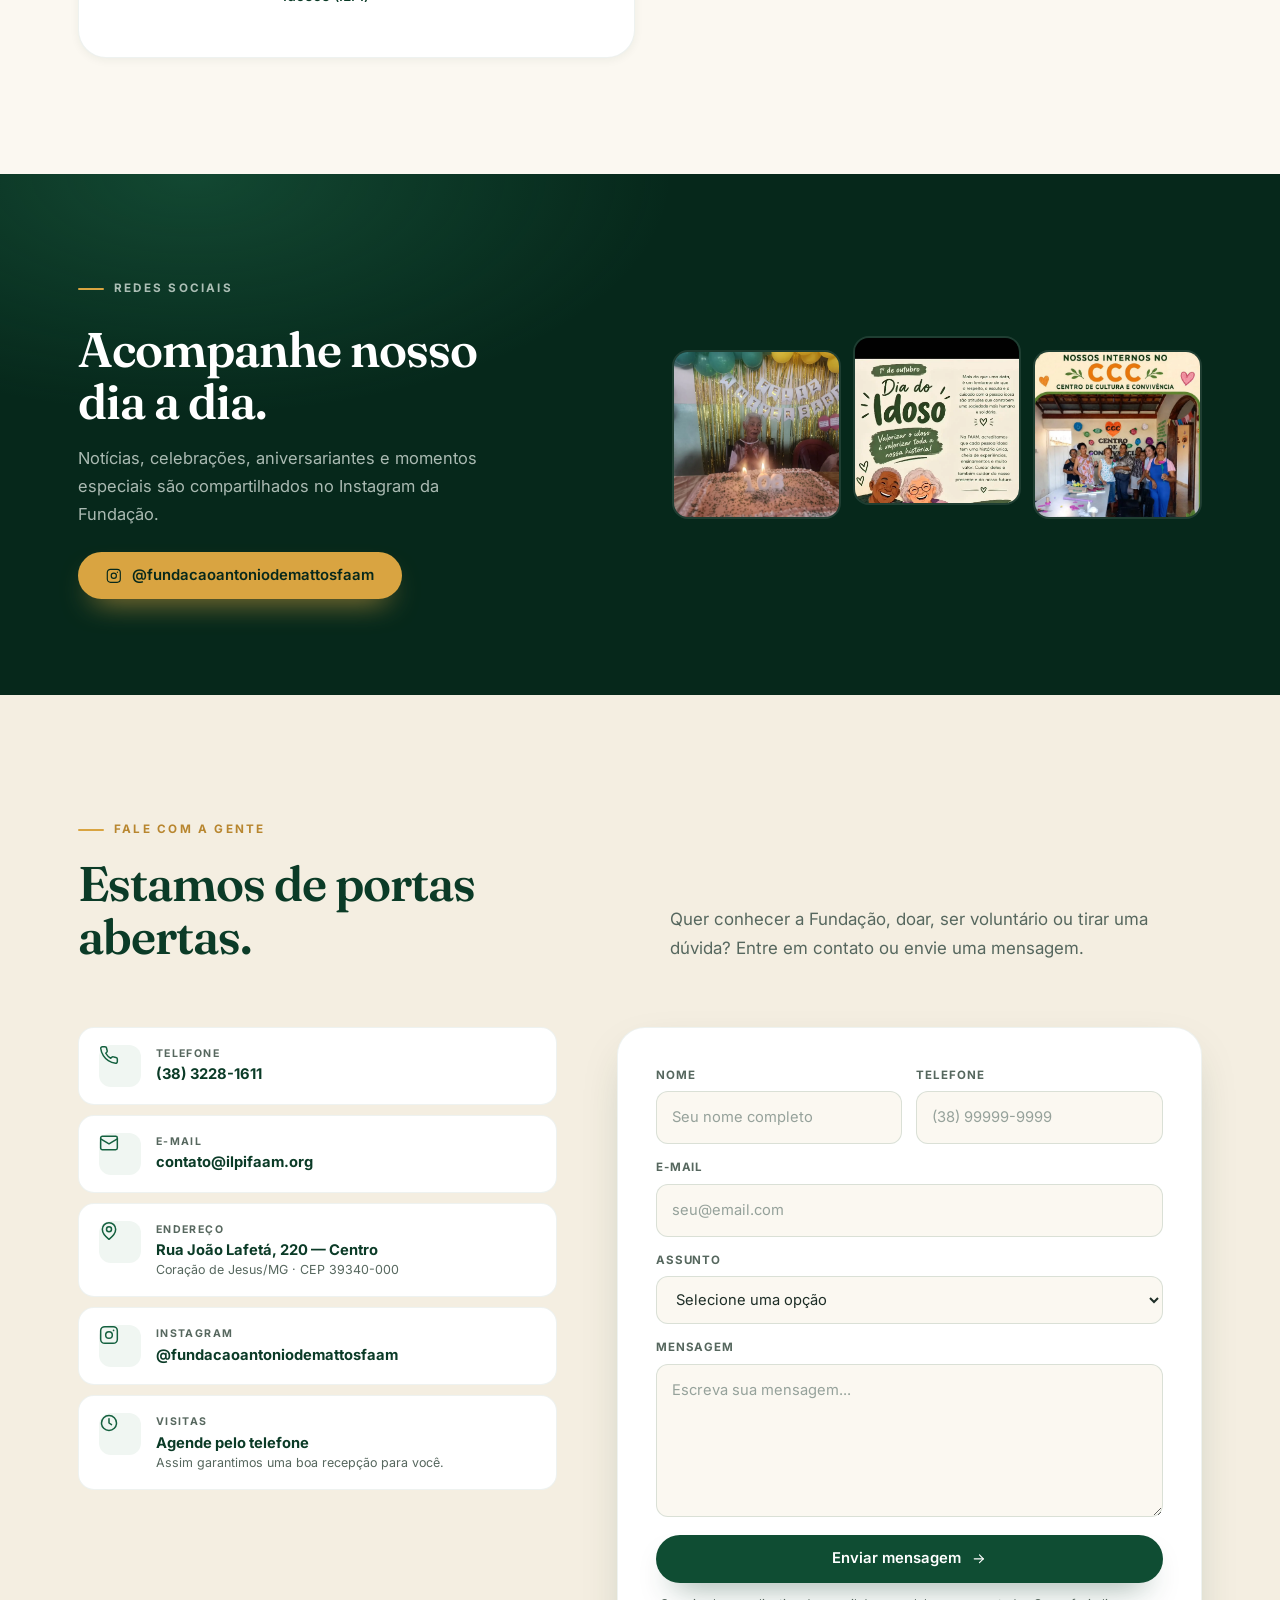
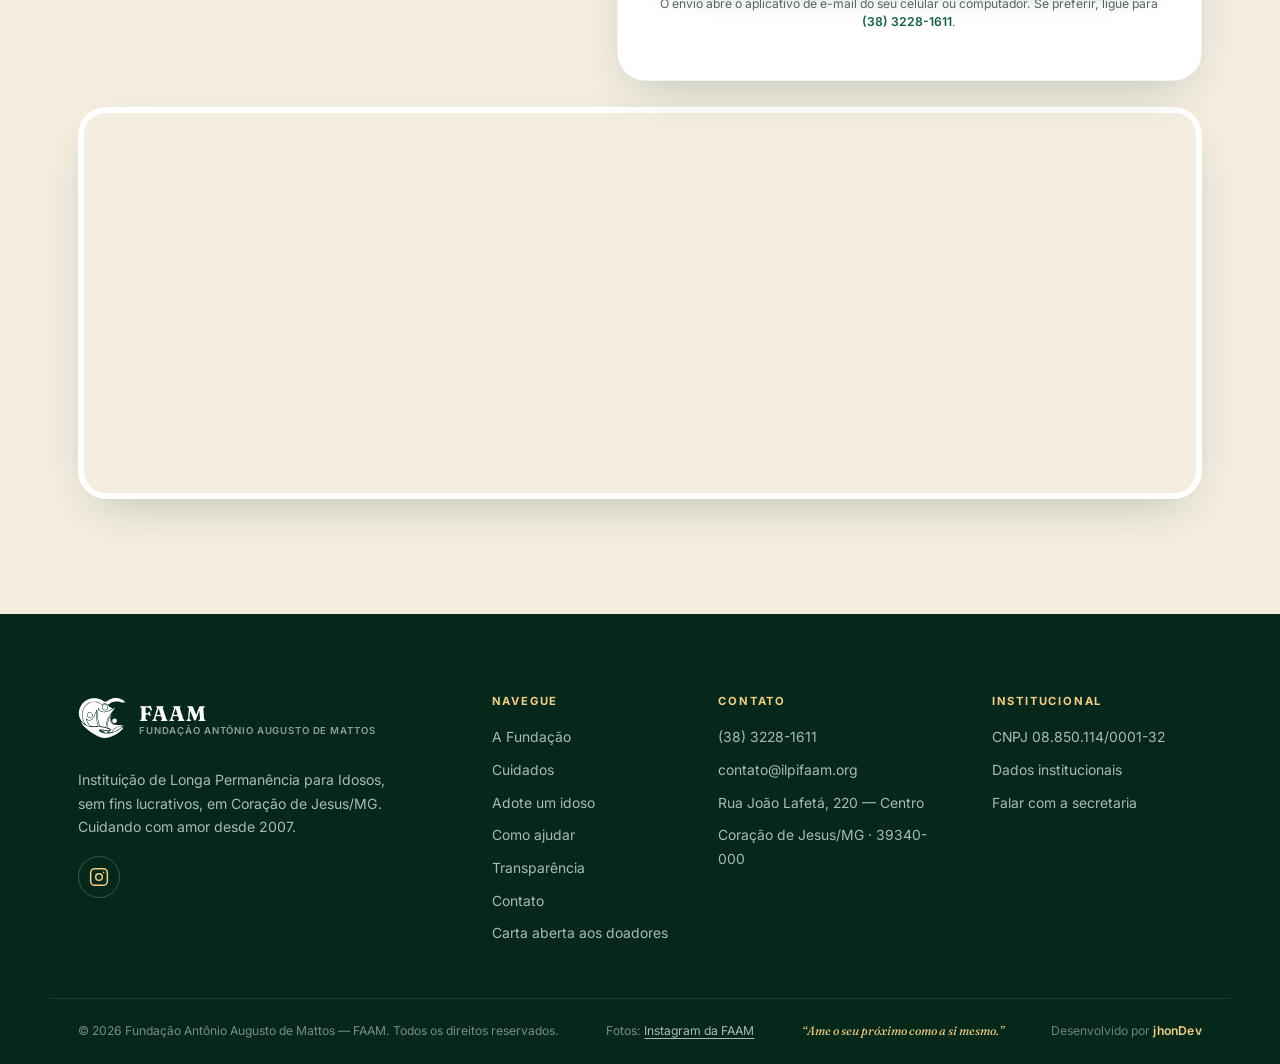
==== commit 6a6db4b4: "Update text in Christmas campaign popup" ====
--- a/index.html
+++ b/index.html
@@ -1273,7 +1273,7 @@
         <p class="kicker">Campanha de Natal da FAAM</p>
         <h2 id="natalPopupTitulo">Neste Natal, <em>espalhe amor</em>.</h2>
         <p>
-          Cinquenta e três moradores escreveram à mão o que desejam ganhar este ano —
+          Cinquenta e três moradores que desejam ganhar este ano —
           um vestido, um boné, uma sandália, um perfume. Você pode realizar
           o desejo de alguém.
         </p>
